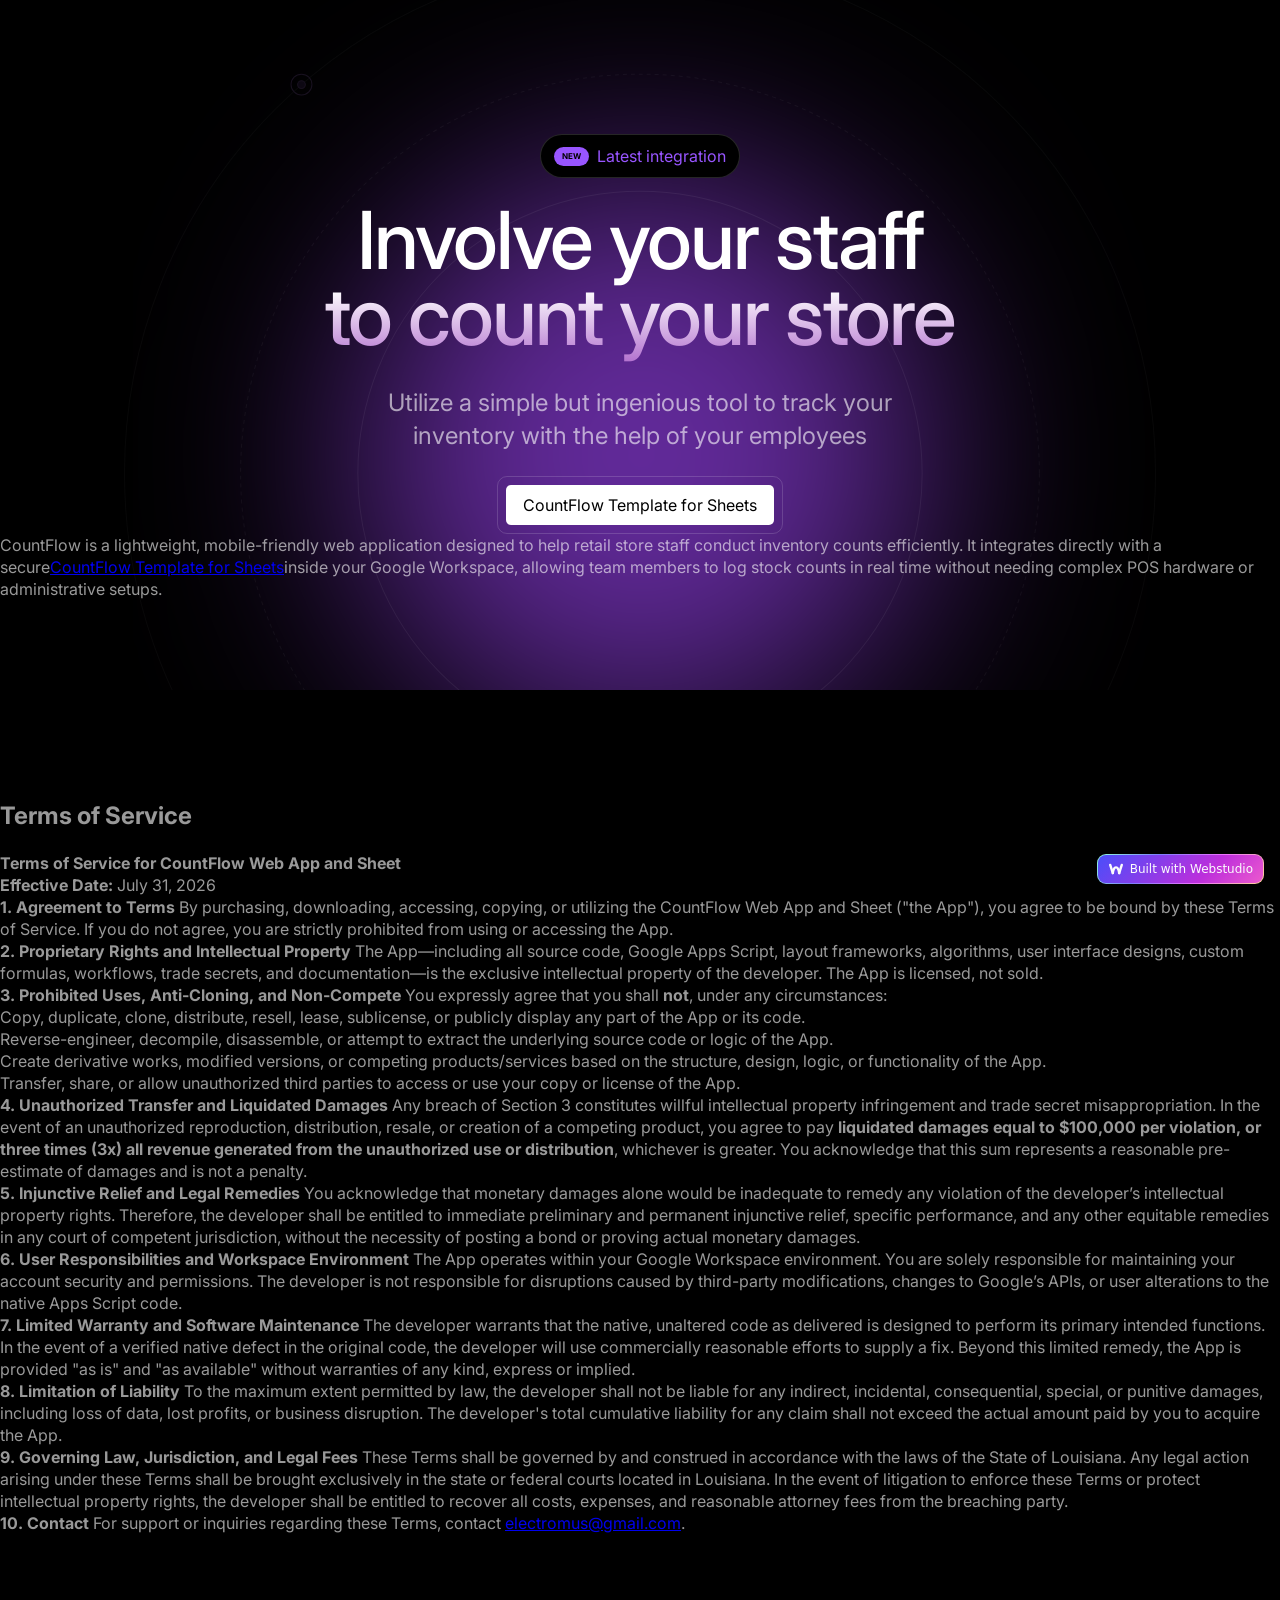
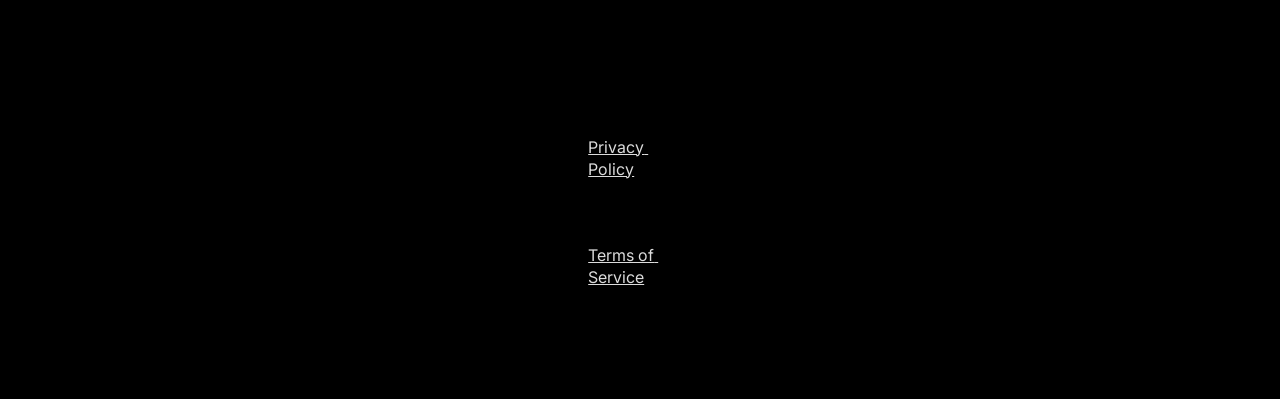
==== copy-1/index.html @ f2aaaed7 "Add files via upload" ====
<!DOCTYPE html>
<html lang="en" data-ws-project="5d672a60-8f89-48f3-bef6-e9e2d0ba86ee" data-ws-version="210" data-ws-last-published="2026-07-31T20:48:47.004Z"><head><link rel="stylesheet" type="text/css" href="/assets/static/app_generated_index-6937cd5a.Bva971PW.css"><meta charSet="UTF-8"/><meta name="viewport" content="width=device-width,initial-scale=1"/><link rel="icon" href="/assets/logo_r1qaJQiri6sK3rPyq-Sar.svg"/><link rel="preload" href="/assets/Inter-VariableFont_opsz_wght_5pWJ31-T_iPEwHdXmYt6P.ttf" as="font" crossorigin="anonymous"/><link rel="preload" href="/assets/Group_1_3Lze2enBpFNP3rVOtd0Yp.svg" as="image"/><link rel="preload" href="/assets/Pattern_79YdcihVRk2R5H0fuZxz7.svg" as="image"/><link rel="preload" href="/assets/App_Wide_2x_1_(1)_69MShZLi3pDA9oCPN794H.webp" as="image"/><link rel="preload" href="/assets/Group_1_(1)_WG8mUOjVoPgiB8j45YY9z.svg" as="image"/><meta property="og:url" content="https://url/copy-1/copy-1"/><meta property="og:title" content="Involve your team in counting your store"/><meta property="og:type" content="website"/><meta name="description" content="Assign your store to be counted by randomly generated uncounted bays, while the app seamlessly manages the status of all the bays in your store while creating a log of who counted what. Included is a leaderboard to track productive employees"/><meta property="og:description" content="Assign your store to be counted by randomly generated uncounted bays, while the app seamlessly manages the status of all the bays in your store while creating a log of who counted what. Included is a leaderboard to track productive employees"/><title>Involve your team in counting your store</title></head><body class="w-body"><div class="w-box"><div style="display:contents"><div style="display:contents"><div class="w-html-embed"><style>
  /* So we don't need to add a token to every paragraph to remove margin. */
  p {
    margin: 0;
  }

  /* * {
    /* Make links scroll to their sections smoothly. */
    scroll-behavior: smooth;
  } */
</style></div><div class="w-html-embed"><style>
:root {
  --ani-duration: var(--duration-default, .2s);
  --ani-delay: 0s;
  --ani-slide-offset: 20%;
  --ani-zoom-in-scale: 1;
  --ani-zoom-out-scale: .85;
  --ani-flip-rotate: 30deg;
  --ani-easing: var(--easing-default, ease);
  --ani-fill-mode: forwards;
}
[data-ani]:not([data-ani-children]),[data-ani-children]:not([data-ani-progress])>*{animation-duration:var(--ani-duration);animation-delay:var(--ani-delay);animation-timing-function:var(--ani-easing);animation-fill-mode:var(--ani-fill-mode);opacity:0}[data-ani-progress]:not([data-ani-children]),[data-ani-children]:not([data-ani])>*{transition-property:opacity,transform;transition-duration:var(--ani-duration);transition-timing-function:var(--ani-easing);opacity:0}
@keyframes fadeIn{from{opacity:0}
to{opacity:1}}
@keyframes fadeOut{from{opacity:1}
to{opacity:0}}[data-ani-children][data-ani='fade']>.in,[data-ani='fade']:where(.in:not([data-state]),[data-state$='open'],[data-state='active']){animation-name:fadeIn}[data-ani-children][data-ani='fade']>.out,[data-ani='fade']:where(.out:not([data-state]),[data-state='closed'],[data-state='inactive']){animation-name:fadeOut}
@keyframes slideIn{from{opacity:0;translate:var(--ani-slide-transform)}
to{opacity:1;translate:none}}
@keyframes slideOut{from{opacity:1;translate:none}
to{opacity:0;translate:var(--ani-slide-transform)}}[data-ani-children][data-ani|='slide']>.in,[data-ani|='slide']:where(.in:not([data-state]),[data-state$='open'],[data-state='active']){animation-name:slideIn}[data-ani-children][data-ani|='slide']>.out,[data-ani|='slide']:where(.out:not([data-state]),[data-state='closed'],[data-state='inactive']){animation-name:slideOut}[data-ani='slide-up']{--ani-slide-transform:0 var(--ani-slide-offset)}[data-ani='slide-down']{--ani-slide-transform:0 calc(-1*var(--ani-slide-offset))}[data-ani='slide-left']{--ani-slide-transform:var(--ani-slide-offset)}[data-ani='slide-right']{--ani-slide-transform:calc(-1*var(--ani-slide-offset))}
@keyframes zoomIn{from{opacity:0;scale:var(--ani-zoom-out-scale)}
to{opacity:1;scale:1}}
@keyframes zoomOut{from{opacity:1;scale:1}
to{opacity:0;scale:var(--ani-zoom-in-scale)}}[data-ani-children][data-ani='zoom']>.in,[data-ani|='zoom']:where(.in:not([data-state]),[data-state$='open'],[data-state='active']){animation-name:zoomIn}[data-ani-children][data-ani='zoom']>.out,[data-ani|='zoom']:where(.out:not([data-state]),[data-state='closed'],[data-state='inactive']){animation-name:zoomOut}[data-ani-children][data-ani-progress='zoom']>*,[data-ani-progress='zoom']:not([data-ani-children]){transform:scale(var(--ani-zoom-out-scale))}
@keyframes flipInY{from{rotate:y var(--ani-flip-rotate);perspective:2000px;opacity:0}
to{rotate:y 0;opacity:1}}
@keyframes flipOutY{from{rotate:y 0;opacity:1}
to{perspective:2000px;rotate:y var(--ani-flip-rotate);opacity:0}}
@keyframes flipInX{from{perspective:2000px;rotate:x var(--ani-flip-rotate);opacity:0}
to{rotate:x 0;opacity:1}}
@keyframes flipOutX{from{rotate:x 0;opacity:1}
to{perspective:2000px;rotate:x var(--ani-flip-rotate);opacity:0}}[data-ani-children][data-ani='flip-y']>.in,[data-ani='flip-y']:where(.in:not([data-state]),[data-state$='open'],[data-state='active']){animation-name:flipInY}[data-ani-children][data-ani='flip-x']>.in,[data-ani='flip-x']:where(.in:not([data-state]),[data-state$='open'],[data-state='active']){animation-name:flipInX}[data-ani-children][data-ani='flip-y']>.out,[data-ani='flip-y']:where(.out:not([data-state]),[data-state='closed'],[data-state='inactive']){animation-name:flipOutY}[data-ani-children][data-ani='flip-x']>.out,[data-ani='flip-x']:where(.out:not([data-state]),[data-state='closed'],[data-state='inactive']){animation-name:flipOutX}
@keyframes expandDown{from{height:0}
to{height:var(--newHeight)}}
@keyframes expandUp{from{height:var(--newHeight)}
to{height:0}}[data-ani='expand'],[data-ani='expand'][data-state='open'],[data-ani='expand'].in{--newHeight:var(--custom-height,var(--radix-accordion-content-height,var(--radix-collapsible-content-height,100%)));overflow:hidden;opacity:1}[data-ani-children][data-ani='expand']>.in,[data-ani='expand']:where(.in:not([data-state]),[data-state$='open'],[data-state='active']){animation:expandDown var(--ani-duration)var(--ani-easing)}[data-ani-children][data-ani='expand']>.out,[data-ani='expand']:where(.out:not([data-state]),[data-state='closed'],[data-state='inactive']){animation:expandUp var(--ani-duration)var(--ani-easing)}
@media(prefers-reduced-motion:reduce){[data-ani]:not([data-ani-children]),[data-ani-progress]:not([data-ani-children]),[data-ani-children]>*{opacity:1;transform:none;animation:none;rotate:none;scale:none;translate:none}}
</style></div></div></div><main class="w-box"><section class="w-box ch3bbj5 c1mzb2kd c1030opg c1cozyp5 crv1a4t cbrrmm8 cuo9dm5 c5egcmi cxz9xjl c1dz3al c1cl2zap c8qdjaz c1uc2zh c1l8rbde cq8dnu3 cth1c7d"><div class="w-box c1357293 c9jnjeu czr2pxy c155uc7w cry9bxc c1lfjoq7 c1778y6x c1wt8a7g ceu66s9 c12ae6v5 c1fd0kk1 c11gzs80"><div class="w-box cry9bxc c1lfjoq7 ct8c5y2 c10zkoym c1qyy4dh c1wt8a7g"><a class="w-link ceaxqcs csru8nn c1e9wxra c1c9nyn co9inq6 c18nx7en c13zjl4p c1md20bl c1e892th c1qyy4dh ct02u4h cxk6kow conc6us c108v1a0 c81fpui c1fce3gj c1nj04wn c1nitjp7 c195lvp6 c1hr6a6t c12sm2j2 c135vpv5 c1wayd1n cl60rel czukzo6 cho8smv" href="#"><div class="w-text cl7jefz c341xsy c11dowh9 c1nj04wn c1nitjp7 c195lvp6 c1hr6a6t c7vx2dq c1mgacbo cff1ay0 c14z73t1 c1hyd7qt c1clnlkm ckmcr2z">New</div><div class="w-text">Latest integration</div></a><h1 class="w-heading c11nr3ex cy1haag c32myit cwrra4i c4rpps8 c1d23h5a cnu4kgu c1yb3n9o cbrrmm8 cuo9dm5 c40zsbj c13cx24t c1my01bv c8itdy4 c74kosi c1qom380 c1357293 c9jnjeu c1dhz37v c1xzir7e">Involve your staff to count your store</h1><p class="w-paragraph c16xpvrq c1qom380 c3fmn7t c1357293 c9jnjeu czt9u4x c1dhz37v">Utilize a simple but ingenious tool to track your inventory with the help of your employees</p><div class="w-box c76ugon c1va7jp0 c18xibj9 ccn5ruk c5ehae6 cax3zcx c1le23sj c40yjke c1kzn7na c17q2jvf csugexd cciu1th co2lzyj cghs7z1 c18xchlu ckqzz7r"><a href="https://docs.google.com/spreadsheets/d/1K8tJkBP1QB2iLmN9M-AG_zc5sUXFjGqNvtH6yi6tLrI/template/preview#gid=1000" target="_blank" class="w-link c1clnlkm c13b531o c1my01bv c14z1eqr c1ktl1y1 cr8yqfm c1ufwdzl c5blvcv cml0h3f c135vpv5 csru8nn c1qyy4dh ct02u4h c1md20bl c1e892th c1qom380 c1xk5ui7 cdcs8wy c1m1praz c1mcu1jn c1d7r856 cd3iwfe c1yhcvvf cwc6hbl c11r52nx cblpe2z cy8zwmn cl60rel czukzo6 c1qvfg2v c1170qfo">CountFlow Template for Sheets</a></div></div></div><div class="w-element"></div><p class="w-element c13madgv">CountFlow is a lightweight, mobile-friendly web application designed to help retail store staff conduct inventory counts efficiently. It integrates directly with a secure<a class="w-element" href="#">CountFlow Template for Sheets</a>inside your Google Workspace, allowing team members to log stock counts in real time without needing complex POS hardware or administrative setups.</p></section><section class="w-box cna0hdz c1mzb2kd"><h1 class="w-element c13madgv">Terms of Service</h1><p class="w-element c13madgv"><b class="w-element">Terms of Service for CountFlow Web App and Sheet</b><br/><b class="w-element">Effective Date:</b> July 31, 2026<br/><b class="w-element">1. Agreement to Terms</b> By purchasing, downloading, accessing, copying, or utilizing the CountFlow Web App and Sheet (&quot;the App&quot;), you agree to be bound by these Terms of Service. If you do not agree, you are strictly prohibited from using or accessing the App.<br/><b class="w-element">2. Proprietary Rights and Intellectual Property</b> The App—including all source code, Google Apps Script, layout frameworks, algorithms, user interface designs, custom formulas, workflows, trade secrets, and documentation—is the exclusive intellectual property of the developer. The App is licensed, not sold.<br/><b class="w-element">3. Prohibited Uses, Anti-Cloning, and Non-Compete</b> You expressly agree that you shall <b class="w-element">not</b>, under any circumstances:<br/>Copy, duplicate, clone, distribute, resell, lease, sublicense, or publicly display any part of the App or its code.<br/>Reverse-engineer, decompile, disassemble, or attempt to extract the underlying source code or logic of the App.<br/>Create derivative works, modified versions, or competing products/services based on the structure, design, logic, or functionality of the App.<br/>Transfer, share, or allow unauthorized third parties to access or use your copy or license of the App.<br/><b class="w-element">4. Unauthorized Transfer and Liquidated Damages</b> Any breach of Section 3 constitutes willful intellectual property infringement and trade secret misappropriation. In the event of an unauthorized reproduction, distribution, resale, or creation of a competing product, you agree to pay <b class="w-element">liquidated damages equal to $100,000 per violation, or three times (3x) all revenue generated from the unauthorized use or distribution</b>, whichever is greater. You acknowledge that this sum represents a reasonable pre-estimate of damages and is not a penalty.<br/><b class="w-element">5. Injunctive Relief and Legal Remedies</b> You acknowledge that monetary damages alone would be inadequate to remedy any violation of the developer’s intellectual property rights. Therefore, the developer shall be entitled to immediate preliminary and permanent injunctive relief, specific performance, and any other equitable remedies in any court of competent jurisdiction, without the necessity of posting a bond or proving actual monetary damages.<br/><b class="w-element">6. User Responsibilities and Workspace Environment</b> The App operates within your Google Workspace environment. You are solely responsible for maintaining your account security and permissions. The developer is not responsible for disruptions caused by third-party modifications, changes to Google’s APIs, or user alterations to the native Apps Script code.<br/><b class="w-element">7. Limited Warranty and Software Maintenance</b> The developer warrants that the native, unaltered code as delivered is designed to perform its primary intended functions. In the event of a verified native defect in the original code, the developer will use commercially reasonable efforts to supply a fix. Beyond this limited remedy, the App is provided &quot;as is&quot; and &quot;as available&quot; without warranties of any kind, express or implied.<br/><b class="w-element">8. Limitation of Liability</b> To the maximum extent permitted by law, the developer shall not be liable for any indirect, incidental, consequential, special, or punitive damages, including loss of data, lost profits, or business disruption. The developer&#x27;s total cumulative liability for any claim shall not exceed the actual amount paid by you to acquire the App.<br/><b class="w-element">9. Governing Law, Jurisdiction, and Legal Fees</b> These Terms shall be governed by and construed in accordance with the laws of the State of Louisiana. Any legal action arising under these Terms shall be brought exclusively in the state or federal courts located in Louisiana. In the event of litigation to enforce these Terms or protect intellectual property rights, the developer shall be entitled to recover all costs, expenses, and reasonable attorney fees from the breaching party.<br/><b class="w-element">10. Contact</b> For support or inquiries regarding these Terms, contact <a class="w-element" href="#">electromus@gmail.com</a>.<br/><br/></p></section><section class="w-box c1357293 c9jnjeu czr2pxy c155uc7w cry9bxc c1lfjoq7 c1778y6x c1wt8a7g c1s46o9r cdczzub c1fd0kk1 c11gzs80 cc6wxoz cowwg1a ctgnupg c1i7z02k c5hqtns c4a9xim cqfle91"></section></main><div style="display:contents"><div style="display:contents"><footer class="w-box cna0hdz c1mzb2kd"><div class="w-box c1357293 c9jnjeu czr2pxy c155uc7w cry9bxc c1lfjoq7 c1qyy4dh ct02u4h c1s46o9r cdczzub c1fd0kk1 c11gzs80"><a target="_blank" class="w-element cauqto8 c41v4bx c13qqaub ccqaf6x cumxg3w" href="/copy-1">Privacy Policy</a><a target="_blank" aria-current="page" class="w-element cauqto8 c41v4bx c13qqaub ccqaf6x cumxg3w active" href="/copy-1/copy-1">Terms of Service<br/></a></div><a href="https://webstudio.is/?via=badge" target="_blank" class="w-element csru8nn c1mb8swa c1qqyhy5 c1qyy4dh ct02u4h cjqo3r0 co75lnx c7f1npl c10yh23j c1sjzfnm c1ngdwug csxsvt6 c393lej cmm8ti9 c17xbrdu cifio cy1haag c1nk3tgl c1tby39 c1wcb3xr cze564a c15plmkp c135vpv5 c119suh8 cujxabw c142603 c1o3pxpk c1qc49wt"><div class="w-html-embed cauqto8 cs09067 c10l6bx clv8gve"><svg xmlns="http://www.w3.org/2000/svg" fill="currentColor" viewBox="0 0 16 16" width="100%" height="100%" style="display: block;"><path fill-rule="evenodd" d="m12.32 12.416 2.62-8.085a1.205 1.205 0 1 0-2.292-.746l-2.62 8.084a1.205 1.205 0 1 0 2.292.747Z" clip-rule="evenodd"/><path fill-rule="evenodd" d="M8 7.624c.297 0 .517.175.704.394.207.243.373.545.514.866.634 1.44.753 3.241.753 3.241a1.206 1.206 0 0 0 1.285 1.122 1.207 1.207 0 0 0 1.12-1.287s-.16-2.25-.952-4.05C10.744 6.364 9.594 5.208 8 5.208c-1.594 0-2.744 1.156-3.424 2.7-.792 1.8-.951 4.05-.951 4.05a1.207 1.207 0 0 0 1.12 1.288 1.206 1.206 0 0 0 1.284-1.122s.119-1.8.753-3.24a3.52 3.52 0 0 1 .514-.867c.187-.22.406-.394.704-.394Z" clip-rule="evenodd"/><path fill-rule="evenodd" d="M5.973 11.669 3.352 3.585a1.205 1.205 0 1 0-2.293.746l2.622 8.084a1.205 1.205 0 1 0 2.292-.746Z" clip-rule="evenodd"/></svg></div><div class="w-element">Built with Webstudio</div></a></footer></div></div></div><script id="vike_pageContext" type="application/json">{"_urlRewrite":null,"pageId":"/pages/copy-1/copy-1","routeParams":{},"data":{"url":"https://url/copy-1/copy-1","system":{"params":{},"search":{},"origin":"https://url","pathname":"/copy-1/copy-1"},"resources":{},"pageMeta":{"title":"Involve your team in counting your store","description":"Assign your store to be counted by randomly generated uncounted bays, while the app seamlessly manages the status of all the bays in your store while creating a log of who counted what. Included is a leaderboard to track productive employees","excludePageFromSearch":false,"language":"!undefined","socialImageAssetName":"!undefined","socialImageUrl":"!undefined","status":"!undefined","redirect":"!undefined","content":"!undefined","custom":[]}}}</script><script id="vike_globalContext" type="application/json">{}</script><script src="/assets/entries/entry-server-routing.BSH9t_nD.js" type="module" async></script><link rel="modulepreload" href="/assets/entries/pages_copy-1_copy-1.BUzMC0vD.js" as="script" type="text/javascript"><link rel="modulepreload" href="/assets/chunks/chunk-D5DiX7_-.js" as="script" type="text/javascript"><link rel="modulepreload" href="/assets/chunks/chunk-tzmPzUyJ.js" as="script" type="text/javascript"></body></html>
---- assets/static/app_generated_index-6937cd5a.Bva971PW.css ----
@font-face{font-family:Inter;font-style:normal;font-weight:100 900;font-display:swap;src:url(/assets/Inter-VariableFont_opsz_wght_5pWJ31-T_iPEwHdXmYt6P.ttf) format("truetype")}@layer presets{:root{display:grid;min-height:100%;grid-template-rows:auto;grid-template-columns:1fr;font-family:Arial,Roboto,sans-serif;font-size:16px;line-height:1.2;white-space:pre-wrap;white-space-collapse:preserve}a.w-element{box-sizing:border-box}b.w-element{font-weight:700;box-sizing:border-box}div.w-element,h1.w-element,p.w-element{box-sizing:border-box}sub.w-element{font-size:75%;line-height:0;position:relative;vertical-align:baseline;box-sizing:border-box;bottom:-.25em}body.w-body{box-sizing:border-box;-webkit-font-smoothing:antialiased;-moz-osx-font-smoothing:grayscale;margin:0}div.w-box{box-sizing:border-box}footer.w-box{box-sizing:border-box}header.w-box{box-sizing:border-box}main.w-box{box-sizing:border-box}nav.w-box{box-sizing:border-box}section.w-box{box-sizing:border-box}div.w-html-embed{display:contents;white-space:normal;white-space-collapse:collapse}div.w-navigation-menu,div.w-menu-list,div.w-menu-item{box-sizing:border-box}button.w-button{font-family:inherit;font-size:100%;line-height:1.15;box-sizing:border-box;border-top-style:solid;border-right-style:solid;border-bottom-style:solid;border-left-style:solid;text-transform:none;margin:0}div.w-text{box-sizing:border-box;min-height:1em}div.w-menu-content,div.w-menu-viewport,div.w-dialog-overlay,div.w-dialog-content,h1.w-heading,h2.w-heading,h3.w-heading,p.w-paragraph{box-sizing:border-box}a.w-link{box-sizing:border-box;display:inline-block}button.w-close-button{background-color:transparent;background-image:none;font-family:inherit;font-size:100%;line-height:1.15;box-sizing:border-box;text-transform:none;border:0px solid rgb(226 232 240 / 1);margin:0;padding:0}img.w-image{box-sizing:border-box;max-width:100%;display:block;height:auto}ol.w-list{box-sizing:border-box;margin-top:0;margin-bottom:10px;padding-left:40px}li.w-list-item{box-sizing:border-box}a.w-rich-text-link{box-sizing:border-box;display:inline-block}code.w-code-text{font-family:ui-monospace,SFMono-Regular,Consolas,Liberation Mono,Menlo,monospace;font-size:1em;box-sizing:border-box;display:block;padding-left:.2em;padding-right:.2em;background-color:#eee;white-space:pre-wrap;white-space-collapse:preserve}span.w-text-1{box-sizing:border-box}blockquote.w-blockquote{margin:0 0 10px;padding:10px 20px;border-left:5px solid rgb(226 226 226 / 1)}hr.w-separator{height:1px;color:inherit;box-sizing:border-box;background-color:gray;border-top-style:none;border-right-style:none;border-left-style:none;border-bottom-style:none}div.w-accordion,div.w-item{box-sizing:border-box}h3.w-item-header{box-sizing:border-box;margin-top:0;margin-bottom:0}button.w-item-trigger{font-family:inherit;font-size:100%;line-height:1.15;box-sizing:border-box;text-transform:none;background-color:transparent;background-image:none;border:0px solid rgb(226 232 240 / 1);margin:0;padding:0}div.w-item-content,form.w-webhook-form,label.w-label{box-sizing:border-box}input.w-text-input{font-family:inherit;font-size:100%;line-height:1.15;box-sizing:border-box;border-top-style:solid;border-right-style:solid;border-bottom-style:solid;border-left-style:solid;display:block;margin:0}textarea.w-text-area{font-family:inherit;font-size:100%;line-height:1.15;box-sizing:border-box;border-top-style:solid;border-right-style:solid;border-bottom-style:solid;border-left-style:solid;resize:none;display:block;margin:0}}@media all{:root{--font-lineheight-00: .95;--font-lineheight-0: 1.1;--font-lineheight-1: 1.25;--font-lineheight-2: 1.375;--font-lineheight-3: 1.5;--font-lineheight-4: 1.75;--font-lineheight-5: 2;--font-letterspacing-0: -2px;--font-letterspacing-1: .025em;--font-letterspacing-2: .05em;--font-letterspacing-3: .075em;--font-letterspacing-4: .15em;--font-letterspacing-5: .5em;--font-letterspacing-6: .75em;--font-letterspacing-7: 1em;--font-size-00: .5rem;--font-size-0: .75rem;--font-size-1: 1rem;--font-size-2: 1.1rem;--font-size-3: 1.25rem;--font-size-4: 1.5rem;--font-size-5: 2rem;--font-size-6: 2.5rem;--font-size-7: 3rem;--font-size-8: 3.5rem;--font-size-fluid-0: clamp(.85rem,2vw,1.125rem);--font-size-fluid-1: clamp(1.25rem,4vw,1.5rem);--font-size-fluid-2: clamp(1.5rem,6vw,2.5rem);--font-size-fluid-3: clamp(2rem,9vw,5rem);--size-000: -.5rem;--size-00: -.25rem;--size-1: .25rem;--size-2: .5rem;--size-3: 1rem;--size-4: 1.25rem;--size-5: 1.5rem;--size-6: 1.75rem;--size-7: 2rem;--size-8: 3rem;--size-9: 4rem;--size-10: 5rem;--size-11: 7.5rem;--size-12: 10rem;--size-13: 15rem;--size-14: 20rem;--size-15: 30rem;--size-px-000: -8px;--size-px-00: -4px;--size-px-1: 4px;--size-px-2: 8px;--size-px-3: 16px;--size-px-4: 20px;--size-px-5: 24px;--size-px-6: 28px;--size-px-7: 32px;--size-px-8: 48px;--size-px-9: 64px;--size-px-10: 80px;--size-px-11: 120px;--size-px-12: 160px;--size-px-13: 240px;--size-px-14: 320px;--size-px-15: 480px;--size-fluid-1: clamp(.5rem,1vw,1rem);--size-fluid-2: clamp(1rem,2vw,1.5rem);--size-fluid-3: clamp(1.5rem,3vw,2rem);--size-fluid-4: clamp(2rem,4vw,3rem);--size-fluid-5: clamp(4rem,5vw,5rem);--size-fluid-6: clamp(5rem,7vw,7.5rem);--size-fluid-7: clamp(7.5rem,10vw,10rem);--size-fluid-8: clamp(10rem,20vw,15rem);--size-fluid-9: clamp(15rem,30vw,20rem);--size-fluid-10: clamp(20rem,40vw,30rem);--size-content-1: 20ch;--size-content-2: 45ch;--size-content-3: 60ch;--size-header-1: 20ch;--size-header-2: 25ch;--size-header-3: 35ch;--size-xxs: 240px;--size-xs: 360px;--size-sm: 480px;--size-md: 768px;--size-lg: 1100px;--size-xl: 1440px;--size-xxl: 1920px;--size-relative-000: -.5ch;--size-relative-00: -.25ch;--size-relative-1: .25ch;--size-relative-2: .5ch;--size-relative-3: 1ch;--size-relative-4: 1.25ch;--size-relative-5: 1.5ch;--size-relative-6: 1.75ch;--size-relative-7: 2ch;--size-relative-8: 3ch;--size-relative-9: 4ch;--size-relative-10: 5ch;--size-relative-11: 7.5ch;--size-relative-12: 10ch;--size-relative-13: 15ch;--size-relative-14: 20ch;--size-relative-15: 30ch;--ease-1: cubic-bezier(.25,0,.5,1);--ease-2: cubic-bezier(.25,0,.4,1);--ease-3: cubic-bezier(.25,0,.3,1);--ease-4: cubic-bezier(.25,0,.2,1);--ease-5: cubic-bezier(.25,0,.1,1);--ease-in-1: cubic-bezier(.25,0,1,1);--ease-in-2: cubic-bezier(.5,0,1,1);--ease-in-3: cubic-bezier(.7,0,1,1);--ease-in-4: cubic-bezier(.9,0,1,1);--ease-in-5: cubic-bezier(1,0,1,1);--ease-out-1: cubic-bezier(0,0,.75,1);--ease-out-2: cubic-bezier(0,0,.5,1);--ease-out-3: cubic-bezier(0,0,.3,1);--ease-out-4: cubic-bezier(0,0,.1,1);--ease-out-5: cubic-bezier(0,0,0,1);--ease-in-out-1: cubic-bezier(.1,0,.9,1);--ease-in-out-2: cubic-bezier(.3,0,.7,1);--ease-in-out-3: cubic-bezier(.5,0,.5,1);--ease-in-out-4: cubic-bezier(.7,0,.3,1);--ease-in-out-5: cubic-bezier(.9,0,.1,1);--ease-elastic-out-1: cubic-bezier(.5,.75,.75,1.25);--ease-elastic-out-2: cubic-bezier(.5,1,.75,1.25);--ease-elastic-out-3: cubic-bezier(.5,1.25,.75,1.25);--ease-elastic-out-4: cubic-bezier(.5,1.5,.75,1.25);--ease-elastic-out-5: cubic-bezier(.5,1.75,.75,1.25);--ease-elastic-in-1: cubic-bezier(.5,-.25,.75,1);--ease-elastic-in-2: cubic-bezier(.5,-.5,.75,1);--ease-elastic-in-3: cubic-bezier(.5,-.75,.75,1);--ease-elastic-in-4: cubic-bezier(.5,-1,.75,1);--ease-elastic-in-5: cubic-bezier(.5,-1.25,.75,1);--ease-elastic-in-out-1: cubic-bezier(.5,-.1,.1,1.5);--ease-elastic-in-out-2: cubic-bezier(.5,-.3,.1,1.5);--ease-elastic-in-out-3: cubic-bezier(.5,-.5,.1,1.5);--ease-elastic-in-out-4: cubic-bezier(.5,-.7,.1,1.5);--ease-elastic-in-out-5: cubic-bezier(.5,-.9,.1,1.5);--ease-step-1: steps(2);--ease-step-2: steps(3);--ease-step-3: steps(4);--ease-step-4: steps(7);--ease-step-5: steps(10);--ease-elastic-1: var(--ease-elastic-out-1);--ease-elastic-2: var(--ease-elastic-out-2);--ease-elastic-3: var(--ease-elastic-out-3);--ease-elastic-4: var(--ease-elastic-out-4);--ease-elastic-5: var(--ease-elastic-out-5);--ease-squish-1: var(--ease-elastic-in-out-1);--ease-squish-2: var(--ease-elastic-in-out-2);--ease-squish-3: var(--ease-elastic-in-out-3);--ease-squish-4: var(--ease-elastic-in-out-4);--ease-squish-5: var(--ease-elastic-in-out-5);--ease-spring-1: linear(0,.006,.025 2.8%,.101 6.1%,.539 18.9%,.721 25.3%,.849 31.5%,.937 38.1%,.968 41.8%,.991 45.7%,1.006 50.1%,1.015 55%,1.017 63.9%,1.001);--ease-spring-2: linear(0,.007,.029 2.2%,.118 4.7%,.625 14.4%,.826 19%,.902,.962,1.008 26.1%,1.041 28.7%,1.064 32.1%,1.07 36%,1.061 40.5%,1.015 53.4%,.999 61.6%,.995 71.2%,1);--ease-spring-3: linear(0,.009,.035 2.1%,.141 4.4%,.723 12.9%,.938 16.7%,1.017,1.077,1.121,1.149 24.3%,1.159,1.163,1.161,1.154 29.9%,1.129 32.8%,1.051 39.6%,1.017 43.1%,.991,.977 51%,.974 53.8%,.975 57.1%,.997 69.8%,1.003 76.9%,1);--ease-spring-4: linear(0,.009,.037 1.7%,.153 3.6%,.776 10.3%,1.001,1.142 16%,1.185,1.209 19%,1.215 19.9% 20.8%,1.199,1.165 25%,1.056 30.3%,1.008 33%,.973,.955 39.2%,.953 41.1%,.957 43.3%,.998 53.3%,1.009 59.1% 63.7%,.998 78.9%,1);--ease-spring-5: linear(0,.01,.04 1.6%,.161 3.3%,.816 9.4%,1.046,1.189 14.4%,1.231,1.254 17%,1.259,1.257 18.6%,1.236,1.194 22.3%,1.057 27%,.999 29.4%,.955 32.1%,.942,.935 34.9%,.933,.939 38.4%,1 47.3%,1.011,1.017 52.6%,1.016 56.4%,1 65.2%,.996 70.2%,1.001 87.2%,1);--ease-bounce-1: linear(0,.004,.016,.035,.063,.098,.141,.191,.25,.316,.391 36.8%,.563,.766,1 58.8%,.946,.908 69.1%,.895,.885,.879,.878,.879,.885,.895,.908 89.7%,.946,1);--ease-bounce-2: linear(0,.004,.016,.035,.063,.098,.141 15.1%,.25,.391,.562,.765,1,.892 45.2%,.849,.815,.788,.769,.757,.753,.757,.769,.788,.815,.85,.892 75.2%,1 80.2%,.973,.954,.943,.939,.943,.954,.973,1);--ease-bounce-3: linear(0,.004,.016,.035,.062,.098,.141 11.4%,.25,.39,.562,.764,1 30.3%,.847 34.8%,.787,.737,.699,.672,.655,.65,.656,.672,.699,.738,.787,.847 61.7%,1 66.2%,.946,.908,.885 74.2%,.879,.878,.879,.885 79.5%,.908,.946,1 87.4%,.981,.968,.96,.957,.96,.968,.981,1);--ease-bounce-4: linear(0,.004,.016 3%,.062,.141,.25,.391,.562 18.2%,1 24.3%,.81,.676 32.3%,.629,.595,.575,.568,.575,.595,.629,.676 48.2%,.811,1 56.2%,.918,.86,.825,.814,.825,.86,.918,1 77.2%,.94 80.6%,.925,.92,.925,.94 87.5%,1 90.9%,.974,.965,.974,1);--ease-bounce-5: linear(0,.004,.016 2.5%,.063,.141,.25 10.1%,.562,1 20.2%,.783,.627,.534 30.9%,.511,.503,.511,.534 38%,.627,.782,1 48.7%,.892,.815,.769 56.3%,.757,.753,.757,.769 61.3%,.815,.892,1 68.8%,.908 72.4%,.885,.878,.885,.908 79.4%,1 83%,.954 85.5%,.943,.939,.943,.954 90.5%,1 93%,.977,.97,.977,1);--layer-1: 1;--layer-2: 2;--layer-3: 3;--layer-4: 4;--layer-5: 5;--layer-important: 2147483647;--shadow-color: 220 3% 15%;--shadow-strength: 1%;--inner-shadow-highlight: inset 0-.5px 0 0#fff,inset 0 .5px 0 0 rgba(0,0,0,.067);--shadow-1: 0 1px 2px -1px hsl(var(--shadow-color)/calc(var(--shadow-strength) + 9%));--shadow-2: 0 3px 5px -2px hsl(var(--shadow-color)/calc(var(--shadow-strength) + 3%)),0 7px 14px -5px hsl(var(--shadow-color)/calc(var(--shadow-strength) + 5%));--shadow-3: 0 -1px 3px 0 hsl(var(--shadow-color)/calc(var(--shadow-strength) + 2%)),0 1px 2px -5px hsl(var(--shadow-color)/calc(var(--shadow-strength) + 2%)),0 2px 5px -5px hsl(var(--shadow-color)/calc(var(--shadow-strength) + 4%)),0 4px 12px -5px hsl(var(--shadow-color)/calc(var(--shadow-strength) + 5%)),0 12px 15px -5px hsl(var(--shadow-color)/calc(var(--shadow-strength) + 7%));--shadow-4: 0 -2px 5px 0 hsl(var(--shadow-color)/calc(var(--shadow-strength) + 2%)),0 1px 1px -2px hsl(var(--shadow-color)/calc(var(--shadow-strength) + 3%)),0 2px 2px -2px hsl(var(--shadow-color)/calc(var(--shadow-strength) + 3%)),0 5px 5px -2px hsl(var(--shadow-color)/calc(var(--shadow-strength) + 4%)),0 9px 9px -2px hsl(var(--shadow-color)/calc(var(--shadow-strength) + 5%)),0 16px 16px -2px hsl(var(--shadow-color)/calc(var(--shadow-strength) + 6%));--shadow-5: 0 -1px 2px 0 hsl(var(--shadow-color)/calc(var(--shadow-strength) + 2%)),0 2px 1px -2px hsl(var(--shadow-color)/calc(var(--shadow-strength) + 3%)),0 5px 5px -2px hsl(var(--shadow-color)/calc(var(--shadow-strength) + 3%)),0 10px 10px -2px hsl(var(--shadow-color)/calc(var(--shadow-strength) + 4%)),0 20px 20px -2px hsl(var(--shadow-color)/calc(var(--shadow-strength) + 5%)),0 40px 40px -2px hsl(var(--shadow-color)/calc(var(--shadow-strength) + 7%));--shadow-6: 0 -1px 2px 0 hsl(var(--shadow-color)/calc(var(--shadow-strength) + 2%)),0 3px 2px -2px hsl(var(--shadow-color)/calc(var(--shadow-strength) + 3%)),0 7px 5px -2px hsl(var(--shadow-color)/calc(var(--shadow-strength) + 3%)),0 12px 10px -2px hsl(var(--shadow-color)/calc(var(--shadow-strength) + 4%)),0 22px 18px -2px hsl(var(--shadow-color)/calc(var(--shadow-strength) + 5%)),0 41px 33px -2px hsl(var(--shadow-color)/calc(var(--shadow-strength) + 6%)),0 100px 80px -2px hsl(var(--shadow-color)/calc(var(--shadow-strength) + 7%));--inner-shadow-0: inset 0 0 0 1px hsl(var(--shadow-color)/calc(var(--shadow-strength) + 9%));--inner-shadow-1: inset 0 1px 2px 0 hsl(var(--shadow-color)/calc(var(--shadow-strength) + 9%)),var(--inner-shadow-highlight);--inner-shadow-2: inset 0 1px 4px 0 hsl(var(--shadow-color)/calc(var(--shadow-strength) + 9%)),var(--inner-shadow-highlight);--inner-shadow-3: inset 0 2px 8px 0 hsl(var(--shadow-color)/calc(var(--shadow-strength) + 9%)),var(--inner-shadow-highlight);--inner-shadow-4: inset 0 2px 14px 0 hsl(var(--shadow-color)/calc(var(--shadow-strength) + 9%)),var(--inner-shadow-highlight);--ratio-square: 1;--ratio-landscape: 4/3;--ratio-portrait: 3/4;--ratio-widescreen: 16/9;--ratio-ultrawide: 18/5;--ratio-golden: 1.618/1;--gray-0: rgb(255 255 255 / 1);--gray-1: unset;--gray-2: unset;--gray-3: rgb(217 217 217 / 1);--gray-4: unset;--gray-5: unset;--gray-6: unset;--gray-7: unset;--gray-8: unset;--gray-9: rgb(40 39 41 / 1);--gray-10: unset;--gray-11: unset;--gray-12: rgb(0 0 0 / 1);--stone-0: unset;--stone-1: unset;--stone-2: unset;--stone-3: unset;--stone-4: unset;--stone-5: unset;--stone-6: unset;--stone-7: unset;--stone-8: unset;--stone-9: unset;--stone-10: unset;--stone-11: unset;--stone-12: unset;--red-0: unset;--red-1: unset;--red-2: unset;--red-3: unset;--red-4: unset;--red-5: unset;--red-6: unset;--red-7: unset;--red-8: unset;--red-9: unset;--red-10: unset;--red-11: unset;--red-12: unset;--pink-0: unset;--pink-1: unset;--pink-2: unset;--pink-3: unset;--pink-4: unset;--pink-5: unset;--pink-6: unset;--pink-7: unset;--pink-8: unset;--pink-9: unset;--pink-10: unset;--pink-11: unset;--pink-12: unset;--purple-0: rgb(249 245 255 / 1);--purple-1: unset;--purple-2: unset;--purple-3: unset;--purple-4: unset;--purple-5: rgb(152 85 255 / 1);--purple-6: rgb(140 69 255 / 1);--purple-7: unset;--purple-8: rgb(101 59 148 / 1);--purple-9: unset;--purple-10: unset;--purple-11: rgb(42 25 60 / 1);--purple-12: rgb(2 1 3 / 1);--violet-0: unset;--violet-1: unset;--violet-2: unset;--violet-3: unset;--violet-4: unset;--violet-5: unset;--violet-6: unset;--violet-7: unset;--violet-8: unset;--violet-9: unset;--violet-10: unset;--violet-11: unset;--violet-12: unset;--indigo-0: unset;--indigo-1: unset;--indigo-2: unset;--indigo-3: unset;--indigo-4: unset;--indigo-5: unset;--indigo-6: unset;--indigo-7: unset;--indigo-8: unset;--indigo-9: unset;--indigo-10: unset;--indigo-11: unset;--indigo-12: unset;--blue-0: unset;--blue-1: unset;--blue-2: unset;--blue-3: unset;--blue-4: unset;--blue-5: unset;--blue-6: unset;--blue-7: unset;--blue-8: unset;--blue-9: unset;--blue-10: unset;--blue-11: unset;--blue-12: unset;--cyan-0: unset;--cyan-1: unset;--cyan-2: unset;--cyan-3: unset;--cyan-4: unset;--cyan-5: unset;--cyan-6: unset;--cyan-7: unset;--cyan-8: unset;--cyan-9: unset;--cyan-10: unset;--cyan-11: unset;--cyan-12: unset;--teal-0: unset;--teal-1: unset;--teal-2: unset;--teal-3: unset;--teal-4: unset;--teal-5: unset;--teal-6: unset;--teal-7: unset;--teal-8: unset;--teal-9: unset;--teal-10: unset;--teal-11: unset;--teal-12: unset;--green-0: unset;--green-1: unset;--green-2: unset;--green-3: unset;--green-4: unset;--green-5: unset;--green-6: unset;--green-7: unset;--green-8: unset;--green-9: unset;--green-10: unset;--green-11: unset;--green-12: unset;--lime-0: unset;--lime-1: unset;--lime-2: unset;--lime-3: unset;--lime-4: unset;--lime-5: unset;--lime-6: unset;--lime-7: unset;--lime-8: unset;--lime-9: unset;--lime-10: unset;--lime-11: unset;--lime-12: unset;--yellow-0: unset;--yellow-1: unset;--yellow-2: unset;--yellow-3: unset;--yellow-4: unset;--yellow-5: unset;--yellow-6: unset;--yellow-7: unset;--yellow-8: unset;--yellow-9: unset;--yellow-10: unset;--yellow-11: unset;--yellow-12: unset;--orange-0: unset;--orange-1: unset;--orange-2: unset;--orange-3: unset;--orange-4: unset;--orange-5: unset;--orange-6: unset;--orange-7: unset;--orange-8: unset;--orange-9: unset;--orange-10: unset;--orange-11: unset;--orange-12: unset;--choco-0: unset;--choco-1: unset;--choco-2: unset;--choco-3: unset;--choco-4: unset;--choco-5: unset;--choco-6: unset;--choco-7: unset;--choco-8: unset;--choco-9: unset;--choco-10: unset;--choco-11: unset;--choco-12: unset;--brown-0: unset;--brown-1: unset;--brown-2: unset;--brown-3: unset;--brown-4: unset;--brown-5: unset;--brown-6: unset;--brown-7: unset;--brown-8: unset;--brown-9: unset;--brown-10: unset;--brown-11: unset;--brown-12: unset;--sand-0: unset;--sand-1: unset;--sand-2: unset;--sand-3: unset;--sand-4: unset;--sand-5: unset;--sand-6: unset;--sand-7: unset;--sand-8: unset;--sand-9: unset;--sand-10: unset;--sand-11: unset;--sand-12: unset;--camo-0: unset;--camo-1: unset;--camo-2: unset;--camo-3: unset;--camo-4: unset;--camo-5: unset;--camo-6: unset;--camo-7: unset;--camo-8: unset;--camo-9: unset;--camo-10: unset;--camo-11: unset;--camo-12: unset;--jungle-0: unset;--jungle-1: unset;--jungle-2: unset;--jungle-3: unset;--jungle-4: unset;--jungle-5: unset;--jungle-6: unset;--jungle-7: unset;--jungle-8: unset;--jungle-9: unset;--jungle-10: unset;--jungle-11: unset;--jungle-12: unset;--gradient-1: linear-gradient(270deg,#0D0718 0%,rgba(15,8,27,0));--gradient-2: linear-gradient(180deg,#FFFFFF 54.17%,#B372CF 100%);--gradient-3: linear-gradient(180deg,rgba(0,0,0,0));--gradient-4: linear-gradient(180deg,transparent 0%,#371866 100%);--gradient-5: linear-gradient(179.77deg,rgba(3,1,6,0));--gradient-6: linear-gradient(107.08deg,#190D2E .54%,#020103 99.46%);--gradient-7: radial-gradient(circle,#56299D 0%,#020103 100%);--gradient-8: linear-gradient(180deg,#010002 0%,#361764 100%);--gradient-9: linear-gradient(180deg,#000000 29%,rgba(0,0,0,0));--gradient-10: linear-gradient(180.17deg,rgba(2,1,3,0));--gradient-11: linear-gradient(180deg,#000000 0%,#371866 100%);--gradient-12: unset;--gradient-13: unset;--gradient-14: unset;--gradient-15: unset;--gradient-16: unset;--gradient-17: unset;--gradient-18: unset;--gradient-19: unset;--gradient-20: unset;--gradient-21: unset;--gradient-22: unset;--gradient-23: unset;--gradient-24: unset;--gradient-25: unset;--gradient-26: unset;--gradient-27: unset;--gradient-28: unset;--gradient-29: unset;--gradient-30: unset;--noise-1: url("data:image/svg+xml;charset=utf-8,%3Csvg viewBox='0 0 200 200' xmlns='http://www.w3.org/2000/svg'%3E%3Cfilter id='a'%3E%3CfeTurbulence type='fractalNoise' baseFrequency='.005' numOctaves='2' stitchTiles='stitch'/%3E%3C/filter%3E%3Crect width='100%25' height='100%25' filter='url(%23a)'/%3E%3C/svg%3E");--noise-2: url("data:image/svg+xml;charset=utf-8,%3Csvg viewBox='0 0 300 300' xmlns='http://www.w3.org/2000/svg'%3E%3Cfilter id='a'%3E%3CfeTurbulence type='fractalNoise' baseFrequency='.05' stitchTiles='stitch'/%3E%3C/filter%3E%3Crect width='100%25' height='100%25' filter='url(%23a)'/%3E%3C/svg%3E");--noise-3: url("data:image/svg+xml;charset=utf-8,%3Csvg viewBox='0 0 1024 1024' xmlns='http://www.w3.org/2000/svg'%3E%3Cfilter id='a'%3E%3CfeTurbulence type='fractalNoise' baseFrequency='.25' stitchTiles='stitch'/%3E%3C/filter%3E%3Crect width='100%25' height='100%25' filter='url(%23a)'/%3E%3C/svg%3E");--noise-4: url("data:image/svg+xml;charset=utf-8,%3Csvg viewBox='0 0 2056 2056' xmlns='http://www.w3.org/2000/svg'%3E%3Cfilter id='a'%3E%3CfeTurbulence type='fractalNoise' baseFrequency='.5' stitchTiles='stitch'/%3E%3C/filter%3E%3Crect width='100%25' height='100%25' filter='url(%23a)'/%3E%3C/svg%3E");--noise-5: url("data:image/svg+xml;charset=utf-8,%3Csvg viewBox='0 0 2056 2056' xmlns='http://www.w3.org/2000/svg'%3E%3Cfilter id='a'%3E%3CfeTurbulence type='fractalNoise' baseFrequency='.75' stitchTiles='stitch'/%3E%3C/filter%3E%3Crect width='100%25' height='100%25' filter='url(%23a)'/%3E%3C/svg%3E");--noise-filter-1: contrast(300%) brightness(100%);--noise-filter-2: contrast(200%) brightness(150%);--noise-filter-3: contrast(200%) brightness(250%);--noise-filter-4: contrast(200%) brightness(500%);--noise-filter-5: contrast(200%) brightness(1000%);--border-size-1: 1px;--border-size-2: 2px;--border-size-3: 5px;--border-size-4: 10px;--border-size-5: 25px;--radius-1: 2px;--radius-2: 5px;--radius-3: 1rem;--radius-4: 2rem;--radius-5: 4rem;--radius-6: 8rem;--radius-round: 100000px;--radius-conditional-1: clamp(0px, calc(100vw - 100%) * 1e5,var(--radius-1));--radius-conditional-2: clamp(0px, calc(100vw - 100%) * 1e5,var(--radius-2));--radius-conditional-3: clamp(0px, calc(100vw - 100%) * 1e5,var(--radius-3));--radius-conditional-4: clamp(0px, calc(100vw - 100%) * 1e5,var(--radius-4));--radius-conditional-5: clamp(0px, calc(100vw - 100%) * 1e5,var(--radius-5));--radius-conditional-6: clamp(0px, calc(100vw - 100%) * 1e5,var(--radius-6));background-color:var(--background-primary, rgb(13 15 18 / 1));color:var(--foreground-muted, rgb(255 255 255 / .6));--focus-color: var(--foreground-accent, rgb(34 139 230 / 1));--focus-width: 1px;--focus-offset: 0;--duration-default: .2s;--easing-default: var(--ease-out-3);--gap-xs: var(--size-2);--gap-s: var(--size-fluid-2);--gap-m: var(--size-fluid-5);--gap-l: var(--size-fluid-7);--foreground-primary: var(--gray-0);--foreground-secondary: var(--gray-12);--foreground-accent: var(--purple-5);--foreground-muted: rgb(255 255 255 / .6);--foreground-border: rgb(255 255 255 / .15);--background-primary: var(--gray-12);--background-secondary: var(--gray-0);--background-accent: var(--purple-5);--background-card: var(--background-primary, rgb(0 0 0 / 1));font-family:Inter,sans-serif;--spacing-default: var(--size-fluid-3);font-size:16px;line-height:var(--font-lineheight-2, 1.375);--background-tertiary: var(--gray-9) }.c13b531o{padding-top:var(--size-2)}.c1my01bv{padding-bottom:var(--size-2)}.c1a8d7ts{padding-left:var(--size-4)}.c122t6uk{padding-right:var(--size-4)}.c1qom380{text-align:center}.c1dgwt71{background-color:var(--green-3)}.c10tv7lx{margin-top:var(--size-2)}.ceijzmy{margin-bottom:var(--size-2)}.cr8yqfm{border-top-left-radius:var(--radius-2)}.c1ufwdzl{border-top-right-radius:var(--radius-2)}.c5blvcv{border-bottom-left-radius:var(--radius-2)}.cml0h3f{border-bottom-right-radius:var(--radius-2)}.cry9bxc{display:flex}.c1qyy4dh{align-items:center}.ct02u4h{justify-content:center}.c1md20bl{column-gap:var(--gap-xs, .5rem)}.c1e892th{row-gap:var(--gap-xs, .5rem)}.c1357293{margin-right:auto}.c9jnjeu{margin-left:auto}.c1ea2p93{--demo-icon-opacity: 0 }.cvbguh1{--demo-icon-translate: 5px }.cxzbt5w{cursor:default}.c1cqu2xh{max-width:max-content}.c16o4em1{color:var(--green-12)}.c6wd8dp{border:var(--border-size-1) solid var(--green-7)}.cmkn8do:hover{--demo-icon-translate: 0px }.cohcyhg:hover{--demo-icon-opacity: 1 }.csru8nn{display:inline-flex}.cqmknsi{opacity:var(--demo-icon-opacity)}.c1187s2w{translate:0 var(--demo-icon-translate)}.cc50ri5{transition-property:translate,opacity}.cab2htk{transition-duration:.2s,.2s}.c1401ycp{transition-timing-function:cubic-bezier(.45,0,.55,1),ease}.cwc6hbl{transition-delay:0ms,0ms}.c11r52nx{transition-behavior:normal,normal}.cd3iwfe{transition-duration:var(--duration-default, .2s),var(--duration-default, .2s)}.c1yhcvvf{transition-timing-function:var(--easing-default, cubic-bezier(0,0,.3,1)),var(--easing-default, cubic-bezier(0,0,.3,1))}.c1e9wxra{transition-property:color}.c1ovbu2i{transition-duration:.2s}.c1hskipr{transition-timing-function:ease}.c18nx7en{transition-delay:0ms}.c13zjl4p{transition-behavior:normal}.cs65yuw:hover{color:var(--green-10)}.czr2pxy{width:100%}.c155uc7w{max-width:var(--size-lg, 1024px)}.c1lxiyww{flex-direction:row}.c1z0l37u{column-gap:var(--gap-s, clamp(1rem,2vw,1.5rem))}.c1ml0hr7{row-gap:var(--gap-s, clamp(1rem,2vw,1.5rem))}.c1fd0kk1{padding-right:var(--spacing-default, clamp(1.5rem,3vw,2rem))}.c11gzs80{padding-left:var(--spacing-default, clamp(1.5rem,3vw,2rem))}.c1sche0c{padding-top:var(--size-2, .5rem)}.c1l2989r{padding-bottom:var(--size-2, .5rem)}.cjqo3r0{position:fixed}.c1cvcmzo{top:0}.c3xzas1{left:0}.c1n6cdq4{right:0}.c1a5jpyh{z-index:var(--layer-3)}.c18j5d8w{background-color:#000000d4}.c1fysxfs{-webkit-backdrop-filter:blur(5px);backdrop-filter:blur(5px)}.cna0hdz{padding-top:var(--size-fluid-6)}.c1mzb2kd{padding-bottom:var(--size-fluid-6)}.c1lfjoq7{flex-direction:column}.c1s46o9r{column-gap:var(--gap-m)}.cdczzub{row-gap:var(--gap-m)}.c1778y6x{align-items:stretch}.c1wt8a7g{justify-content:start}.c11ykhog{column-gap:var(--size-fluid-6)}.c1kt5iwx{row-gap:var(--size-fluid-6)}.cbmc0x9{padding-top:var(--size-9)}.c11nr3ex{font-size:var(--font-size-fluid-3)}.cy1haag{font-weight:500}.c32myit{margin-top:0}.cwrra4i{margin-bottom:0}.c4rpps8{color:transparent}.c1d23h5a{background-image:var(--gradient-2)}.cnu4kgu{background-size:auto auto}.c1yb3n9o{background-repeat:repeat}.cbrrmm8{background-attachment:scroll}.cuo9dm5{background-origin:padding-box}.c40zsbj{-webkit-background-clip:text;background-clip:text}.c13cx24t{line-height:var(--font-lineheight-00)}.c8itdy4{letter-spacing:-2px}.c1dhz37v{text-wrap:balance}.c1xzir7e{background-position:0% 0%}.c1nkzcyu{font-size:var(--font-size-3)}.c91x88d{color:var(--foreground-muted, rgb(173 181 189 / 1))}.cz5g8eb{max-width:var(--size-content-3)}.ceaxqcs{color:var(--foreground-accent, rgb(152 85 255 / 1))}.cld4m44{display:inline}.c1c9nyn{transition-duration:var(--duration-default, .2s)}.co9inq6{transition-timing-function:var(--easing-default, cubic-bezier(0,0,.3,1))}.cl60rel:focus-visible{outline-offset:var(--focus-offset, 0)}.czukzo6:focus-visible{outline:var(--focus-width, 1px) solid var(--focus-color, rgb(51 154 240 / 1))}.cho8smv:hover{color:var(--foreground-muted, rgb(255 255 255 / .6))}.cdq89vd{column-gap:var(--size-fluid-3)}.c1tcoltv{row-gap:var(--size-fluid-3)}.c13hpgo3{background-color:#834df4}.cbvffy{padding-left:var(--size-1)}.can94pj{padding-right:var(--size-1)}.c1p3n7hw{color:var(--gray-0)}.c1pn4vw7{border-top-left-radius:3px}.cczo11{border-top-right-radius:3px}.c1tnvyeo{border-bottom-left-radius:3px}.c1pm51o8{border-bottom-right-radius:3px}.c18tatc1{width:fit-content}.c1dxq9cf{font-size:var(--font-size-fluid-2)}.c12y6bqh{color:var(--foreground-primary)}.c1mpwk4w{line-height:var(--font-lineheight-0)}.cuoke4w{font-size:var(--font-size-fluid-1)}.c11dowh9{font-weight:700}.c160atll{font-size:var(--font-size-fluid-0)}.c1kol985{font-size:var(--font-size-0)}.copqmak{display:grid}.c1f64byh{grid-template-columns:1fr 1fr}.c1w3ahi2{column-gap:var(--size-fluid-2)}.c3zdkj3{row-gap:var(--size-fluid-2)}.c2i0393{border-top-left-radius:var(--border-size-2, 2px)}.c19evryj{border-top-right-radius:var(--border-size-2, 2px)}.cntnubm{border-bottom-left-radius:var(--border-size-2, 2px)}.c16hrg7f{border-bottom-right-radius:var(--border-size-2, 2px)}.c12vy3a5{padding-left:var(--size-relative-2, .5ch)}.cuwcd3w{padding-right:var(--size-relative-2, .5ch)}.c182r5t9{background-color:var(--background-primary, rgb(13 15 18 / 1))}.c27bbqk{border:var(--border-size-1, 1px) solid var(--foreground-border, rgb(33 37 41 / 1))}.c1umvwl9{color:var(--foreground-primary, rgb(255 255 255 / 1))}.c1kne9qb{margin-left:0}.c1i27g6s{border-top:0px solid var(--foreground-accent, rgb(34 139 230 / 1))}.cmizqo3{border-right:0px solid var(--foreground-accent, rgb(34 139 230 / 1))}.c2dc58a{border-bottom:0px solid var(--foreground-accent, rgb(34 139 230 / 1))}.cn9j8i{border-left:var(--border-size-2, 2px) solid var(--foreground-accent, rgb(34 139 230 / 1))}.c15hexcm{padding:var(--spacing-default, clamp(1.5rem,3vw,2rem))}.cf3rdjf{background-color:var(--foreground-border, rgb(255 255 255 / .15))}.c12n5uks{border-top-left-radius:var(--radius-3)}.csb0ifw{border-top-right-radius:var(--radius-3)}.cg5j03k{border-bottom-left-radius:var(--radius-3)}.c8od1c4{border-bottom-right-radius:var(--radius-3)}.c2keyc8{padding-top:var(--size-fluid-4)}.cnkorcr{padding-bottom:var(--size-fluid-4)}.c1fhkm63{flex-grow:1}.clv8gve{flex-shrink:0}.c1qdn8k2{border:var(--border-size-1) dashed var(--foreground-border, rgb(33 37 41 / 1))}.c16xs6ny{align-items:start}.c133lpx4{column-gap:var(--size-3)}.c14u5o53{row-gap:var(--size-3)}.c1g7fxd7{padding:var(--size-fluid-4)}.c10zkoym{column-gap:var(--gap-s)}.ct8c5y2{row-gap:var(--gap-s)}.c15cml01{flex-wrap:wrap}.c14z1eqr{padding-left:var(--size-3)}.c1ktl1y1{padding-right:var(--size-3)}.c135vpv5{text-decoration-line:none}.cnf3mc6{background-color:#8c45ff66}.cbm6zv4{-webkit-backdrop-filter:blur(14px);backdrop-filter:blur(14px)}.ce8zlua{box-shadow:#ffffff40 0 0 6px 3px inset}.c1mcu1jn{align-self:stretch}.c1d7r856{transition-property:background-color,color}.cy8zwmn{border:var(--border-size-1) solid var(--foreground-border, rgb(40 39 41 / 1))}.c1muywj1:hover{background-color:var(--background-accent, rgb(152 85 255 / 1))}.c15dw1qs{color:var(--foreground-primary, rgb(241 243 245 / 1))}.c1ovihg3{background-color:#3d3d3d66}.ckz5c6u{border:var(--border-size-1) solid currentColor}.csvh39u:hover{background-color:var(--background-tertiary, rgb(40 39 41 / 1))}.c9sypx0{grid-template-columns:1fr}.c1vaudkt{padding-right:var(--size-fluid-4)}.cci8rp4{padding-left:var(--size-fluid-4)}.cll3pt2{column-gap:var(--size-fluid-2, clamp(1rem,2vw,1.5rem))}.c1gy5yet{row-gap:var(--size-fluid-2, clamp(1rem,2vw,1.5rem))}.c1rco612{max-width:var(--size-content-3, 60ch)}.c1vrexag{align-items:initial}.co2qwzx{justify-items:initial}.c7rvndl{grid-column-start:1}.c2w8hv4{grid-column-end:3}.c1umavhe{padding-top:var(--size-00)}.caipwxg{padding-bottom:var(--size-00)}.c1b1clqm{color:#fff}.cir85gx{display:inline-block}.c5m8ase{flex-grow:0}.c18v2pa2{justify-content:space-between}.co39b1z{min-width:max-content}.c1sl0nnp{z-index:var(--layer-2, 2)}.c47o47j{overflow-x:auto}.cw5izhw{overflow-y:auto}.c1oa4dlv{background-color:#e1f0ff}.cjid75y{color:#016ccc}.c16x0h2l{font-family:monospace,sans-serif}.cagnu3j{aspect-ratio:var(--ratio-square, 1)}.c1cx42qj{background-color:currentColor}.c1nj04wn{border-top-left-radius:var(--radius-round, 100000px)}.c1nitjp7{border-top-right-radius:var(--radius-round, 100000px)}.c195lvp6{border-bottom-left-radius:var(--radius-round, 100000px)}.c1hr6a6t{border-bottom-right-radius:var(--radius-round, 100000px)}.c1s9lq31{width:var(--size-12, 10rem)}.c6pvryr{border:var(--border-size-1) dashed currentColor}.c1bd9ep2{color:var(--foreground-secondary)}.cpp0nin{color:var(--foreground-accent)}.czt9u4x{color:var(--foreground-muted)}.cchda18{color:var(--foreground-border)}.cvgv9nf{color:var(--background-primary)}.c1llqm3g{color:var(--background-secondary)}.c1iv8y8b{color:var(--background-accent)}.cow0ixc{color:var(--background-card)}.c17o0p2u{color:var(--focus-color, )}.cf58xc1{padding:var(--size-relative-2, .5ch)}.cqeb86t{flex-shrink:1}.c1admj5d{flex-basis:0%}.cf64rkw{--accordion-trigger-icon-transform: 0deg }.cagnu3y{column-gap:var(--gap-m, clamp(4rem,5vw,5rem))}.cm8ogiu{row-gap:var(--gap-m, clamp(4rem,5vw,5rem))}.cizucda{color:var(--foreground-primary, rgb(222 226 230 / 1))}.cuj80l1{text-align:start}.c1mqkgmf{font-size:inherit}.c1gur2a0{line-height:inherit}.c1l0vha7{border-top-style:none}.csyy8v5{border-right-style:none}.c1bc2i7x{border-left-style:none}.c17r8x7j{border-bottom-style:none}.c1dkse89[data-state=open]{--accordion-trigger-icon-transform: 180deg }.cwdwelg{rotate:var(--accordion-trigger-icon-transform)}.cg4iiql{height:1em}.ch2prsz{width:1em}.c7cjz93{transition-property:rotate}.c15ucb9y{padding-top:var(--size-fluid-1, clamp(.5rem,1vw,1rem))}.c1b2tb9q{padding-top:var(--size-3)}.c1xm4ef6{padding-bottom:var(--size-3)}.ccfzz03{border-top-left-radius:var(--radius-2, 5px)}.cub2gss{border-top-right-radius:var(--radius-2, 5px)}.cgcvr98{border-bottom-left-radius:var(--radius-2, 5px)}.c1xjllne{border-bottom-right-radius:var(--radius-2, 5px)}.c1e7helk{background-color:transparent}.c17p6h4l{border:var(--border-size-1) solid var(--foreground-border, rgb(27 27 27 / 1))}.c1s09wur:focus-visible{outline:var(--focus-width, 5px) solid var(--focus-color, rgb(185 255 102 / 1))}.cxxkd1m::placeholder{color:var(--foreground-muted, rgb(173 181 189 / 1))}.cle73z7{padding-top:var(--size-3, 1rem)}.cv2gy63{border-top-left-radius:var(--radius-3, 1rem)}.cxn73lu{border-top-right-radius:var(--radius-3, 1rem)}.c5dy17i{border-bottom-left-radius:var(--radius-3, 1rem)}.c1hsfuam{border-bottom-right-radius:var(--radius-3, 1rem)}.c1af7urd{background-color:var(--background-card, rgb(52 58 64 / 1))}.cd8sgzj{border:var(--border-size-1, 1px) solid var(--foreground-border, rgb(73 80 87 / 1))}.cvblku1{padding-left:var(--size-8)}.c1xuq60h{padding-right:var(--size-8)}.c1p217py{border-top-left-radius:var(--radius-5)}.c193ydh7{border-top-right-radius:var(--radius-5)}.crglsme{border-bottom-left-radius:var(--radius-5)}.c14ip164{border-bottom-right-radius:var(--radius-5)}.c1bkqfhr{height:100%}.c13ldpkq{border:var(--border-size-1) solid var(--foreground-border)}.c34dwh1{list-style-type:none}.c3qzgd0{padding-right:0}.c1y6imu0{padding-left:0}.c1n13r54{margin:0}.c12j9tyh{color:var(--foreground-muted, rgb(255 255 255 / .6))}.ch11gwv{--navigation-menu-trigger-icon-transform: 0deg }.c1170qfo:hover{color:var(--foreground-primary, rgb(255 255 255 / 1))}.c12mjb61[data-state=open]{--navigation-menu-trigger-icon-transform: 180deg }.c7ewoh2{rotate:var(--navigation-menu-trigger-icon-transform)}.cdwd3jx{position:absolute}.c1117wcl{row-gap:var(--gap-xs)}.c1hne9jt{width:min-content}.c82q2z{padding:var(--size-3)}.c1lzcxwg{top:100%}.cdtylqg{overflow-x:hidden}.chmjof8{overflow-y:hidden}.cavd3zn{position:relative}.cpkqq5o{margin-top:var(--size-1, .25rem)}.cfugi66{height:var(--radix-navigation-menu-viewport-height)}.cbvt2h6{box-shadow:var(--shadow-3)}.c1fce3gj{background-color:var(--background-primary, rgb(0 0 0 / 1))}.cm26ajs{transition-property:width,height}.ceu30e1{width:var(--radix-navigation-menu-viewport-width)}.cwvpjlf{display:none}.c1xty5yn{width:var(--size-7, 2rem)}.c1g1x4wk{height:var(--size-7)}.c9x99qz{padding:var(--size-1, .25rem)}.corcrpm{grid-template-columns:repeat(5,1fr)}.cstj0zg{justify-items:center}.coejy3h{max-width:150px}.c1fhiulb{height:auto}.cn6056e{column-gap:var(--gap-xs)}.c1cn3fw9{margin-bottom:0}.c1622pe5{padding-left:var(--size-px-5)}.c7uk64{background-image:url(/assets/Icons_Zs8GOxaeJO22wgbZCoQDR.svg)}.cwlpv0j{background-size:1rem 1rem}.crv1a4t{background-repeat:no-repeat}.c5egcmi{-webkit-background-clip:border-box;background-clip:border-box}.c1vax25q{background-position:0% 50%}.ch3bbj5{padding-top:calc(var(--size-fluid-6) * 1.5)}.c1030opg{background-image:url(/assets/Group_1_3Lze2enBpFNP3rVOtd0Yp.svg)}.c1cozyp5{background-size:auto}.cxz9xjl{background-position:50% 50%}.ceu66s9{column-gap:0px}.c12ae6v5{row-gap:0px}.c74kosi{max-width:var(--size-header-3)}.c1clnlkm{color:var(--foreground-secondary, rgb(0 0 0 / 1))}.c1xk5ui7{background-color:var(--background-secondary, rgb(255 255 255 / 1))}.cdcs8wy{-webkit-backdrop-filter:;backdrop-filter:}.c1m1praz{box-shadow:none}.cblpe2z{width:auto}.c1qvfg2v:hover{background-color:var(--background-primary, rgb(0 0 0 / 1))}.c3pidkv{min-width:auto}.cxk6kow{padding-top:var(--size-relative-3, 1ch)}.conc6us{padding-bottom:var(--size-relative-3, 1ch)}.c108v1a0{padding-right:var(--size-relative-4, 1.25ch)}.c81fpui{padding-left:var(--size-relative-4, 1.25ch)}.c12sm2j2{align-self:center}.c1wayd1n{border:var(--border-size-1, 1px) solid var(--foreground-border, rgb(40 39 41 / 1))}.cl7jefz{text-transform:uppercase}.c341xsy{font-size:var(--font-size-00)}.c7vx2dq{padding-left:var(--size-2)}.c1mgacbo{padding-right:var(--size-2)}.cff1ay0{padding-top:var(--size-1, .25rem)}.c14z73t1{padding-bottom:var(--size-1, .25rem)}.c1hyd7qt{background-color:var(--background-accent, rgb(152 85 255 / 1))}.ckmcr2z{letter-spacing:var(--font-letterspacing-1)}.c16xpvrq{font-size:var(--font-size-fluid-1, clamp(1rem,4vw,1.5rem))}.c3fmn7t{max-width:var(--size-content-2)}.c76ugon{border-top-left-radius:var(--border-size-4, 10px)}.c1va7jp0{border-top-right-radius:var(--border-size-4, 10px)}.c18xibj9{border-bottom-left-radius:var(--border-size-4, 10px)}.ccn5ruk{border-bottom-right-radius:var(--border-size-4, 10px)}.c5ehae6{border:var(--border-size-1, 1px) solid var(--foreground-border, rgb(255 255 255 / .15))}.cax3zcx{padding:var(--size-2)}.cignq8x{grid-template-columns:1fr 5fr 1fr}.coe1sx2{max-width:44px}.ci3odkx{transition-property:color,border}.cp3rjlh{transition-duration:var(--duration-default, .2s),var(--duration-default)}.cay7lmp{transition-timing-function:var(--easing-default, cubic-bezier(0,0,.3,1)),var(--easing-default)}.c1hsxdv1{column-gap:var(--size-relative-4)}.cveinpz{row-gap:var(--size-relative-4)}.cz5x2lt{--link-icon-color: var(--foreground-primary) }.c11b1em2{--link-icon-border: var(--foreground-border) }.cgdd4q9{--link-icon-background: transparent }.ci33z0{width:max-content}.cqej0ws{min-width:250px}.codg43x{border:var(--border-size-1) solid transparent}.c7x5mt0:hover{-webkit-background-clip:border-box;background-clip:border-box}.c44vfqt:hover{border-top-color:var(--foreground-border)}.c1e8zdxj:hover{border-right-color:var(--foreground-border)}.c1xs0wst:hover{border-bottom-color:var(--foreground-border)}.c7s1hdt:hover{border-left-color:var(--foreground-border)}.cso8rzz:hover{background-image:var(--gradient-6)}.c10fha7n:hover{background-origin:border-box}.c1b7r3cd:hover{--link-icon-color: var(--foreground-accent) }.c1t3frhm{justify-content:end}.czx9unu{background-image:var(--gradient-4),url("/assets/App_Wide_2x_1_(1)_69MShZLi3pDA9oCPN794H.webp")}.cn1jd01{background-size:auto auto,cover}.c12hsjsj{background-repeat:repeat,no-repeat}.c1ru090q{background-attachment:scroll,scroll}.c1syziaj{background-origin:padding-box,padding-box}.c119suh8{-webkit-background-clip:padding-box,border-box;background-clip:padding-box,border-box}.cnqbj7z{background-blend-mode:normal,normal}.c1semaqr{transition-property:border}.c1kectvc{transition-timing-function:var(--easing-default)}.c422x95{transition-duration:var(--duration-default)}.c1h61a8n{max-width:var(--size-14)}.c1axwber{background-position:0% 0%,0% 0%}.c9p707e:hover{border-top-color:var(--foreground-accent)}.c4rln6h:hover{border-right-color:var(--foreground-accent)}.c11nocyb:hover{border-bottom-color:var(--foreground-accent)}.c58h60l:hover{border-left-color:var(--foreground-accent)}.ce4uoav:focus-visible{outline-offset:var(--focus-offset)}.c141dmt7:focus-visible{outline:var(--focus-width) solid var(--focus-color)}.c1u3r42f{width:var(--size-8)}.c1kzehto{height:var(--size-8)}.cf7kp5e{border-top-left-radius:var(--radius-1)}.c1kb883z{border-top-right-radius:var(--radius-1)}.cst7gfs{border-bottom-left-radius:var(--radius-1)}.c461xgp{border-bottom-right-radius:var(--radius-1)}.c3hwam5{background-color:var(--link-icon-background)}.c1642u22{color:var(--link-icon-color)}.c1lgfx2t{border:var(--border-size-1) solid var(--link-icon-border)}.c1mb8swa{row-gap:6px}.c1qqyhy5{column-gap:6px}.co75lnx{z-index:1000}.c7f1npl{padding-top:6px}.c10yh23j{padding-right:10px}.c1sjzfnm{padding-bottom:6px}.c1ngdwug{padding-left:10px}.csxsvt6{right:16px}.c393lej{bottom:16px}.cmm8ti9{color:#fbfcfd}.c17xbrdu{font-family:system-ui,sans-serif}.cifio{font-size:12px}.c1nk3tgl{line-height:1}.c1tby39{border-top-left-radius:9px}.c1wcb3xr{border-top-right-radius:9px}.cze564a{border-bottom-right-radius:9px}.c15plmkp{border-bottom-left-radius:9px}.cujxabw{background-origin:padding-box,border-box}.c142603{background-image:linear-gradient(135deg,#4a4efa,#bd2fdb 66%,#ec59ce),linear-gradient(135deg,#92fddc,#7d7ffb 31.94%,#ed72fe 64.24%,#fdd791)}.c1o3pxpk{border:1px solid transparent}.c1qc49wt{white-space:nowrap}.cauqto8{display:block}.cs09067{width:16px}.c10l6bx{height:16px}.c62q3t9{max-width:var(--size-header-3, 35ch)}.cori9ti{grid-template-columns:repeat(4,1fr)}.cc9xhl5{padding-left:var(--size-7)}.c1nvgabo{padding-right:var(--size-7)}.c1u0yu0y{padding-top:var(--size-5)}.c1i2rq6e{padding-bottom:var(--size-5)}.cejtdrx{grid-template-columns:repeat(3,1fr)}.cx97dnn{background-blend-mode:screen,normal}.c19wkfj2{grid-column-start:span 2}.colzpbp{grid-column-end:auto}.cyhujw8{background-position:0% 0%,50% 100%}.c28cf7m{background-image:var(--gradient-4),url("/assets/App_Wide_2x_1_(2)_yiI7phUrEJxtQAVSp0ZeL.png")}.c5zb6ju{background-size:auto auto,auto 100%}.cblbfaz{background-image:var(--gradient-6)}.c162t7yy{row-gap:var(--size-fluid-4, clamp(2rem,4vw,3rem))}.ceud8o{border:var(--border-size-1, 1px) none var(--foreground-border, rgb(73 80 87 / 1))}.c18knjwi{padding:0}.cevxs5e{grid-template-columns:repeat(2,1fr)}.c9scc{background-image:url(/assets/Property_1_Desktop_WC1IMy9iiJ9vL4er9JyJM.webp)}.c9grybw{background-size:cover}.c3hctjf{height:400px}.cpo5yh5{font-size:var(--font-size-4, 1.5rem)}.c6oj68y{max-width:var(--size-content-2, 45ch)}.c23h93x{margin-top:var(--size-000)}.ctm7uqk{column-gap:var(--size-1, .25rem)}.cdqkcyf{row-gap:var(--size-1, .25rem)}.c17vqhen{background-image:url(/assets/Pricing_NtpbcNgAxOEKqt33rNA--.svg)}.c17mmneu{background-position:50% 0%}.c16r2hhi{column-gap:var(--size-fluid-3, clamp(1.5rem,3vw,2rem))}.c1ozwq0i{row-gap:var(--size-fluid-3, clamp(1.5rem,3vw,2rem))}.c1lyhjp7{margin-top:auto}.c1yis186{background-image:var(--gradient-11),url(/assets/Pattern_79YdcihVRk2R5H0fuZxz7.svg)}.cdiyoxz{background-image:url("/assets/Group_1_(1)_WG8mUOjVoPgiB8j45YY9z.svg")}.cuan1vj{padding-right:var(--size-12, 10rem)}.c1gmh7up{right:var(--size-2, .5rem)}.cuf9c1i{top:50%}.cimc1rz{translate:0px -50% 0px}.cgbme5g{margin:0}.c41v4bx{color:#edededed}.c13qqaub{margin-left:0}.ccqaf6x{width:10%}}@media all and (max-width: 991px){.c1gw84sn{padding-left:0}.cjq768y{padding-right:0}.c1le23sj{border-top-style:none}.c40yjke{border-right-style:none}.c1kzn7na{border-left-style:none}.c17q2jvf{border-bottom-style:none}.csugexd{padding:0}.c1tbut6b{border-top-left-radius:var(--radius-3)}.c1tzxl2z{border-top-right-radius:var(--radius-3)}.c16n19h8{border-bottom-left-radius:var(--radius-3)}.cwqojdn{border-bottom-right-radius:var(--radius-3)}.c7klx50{display:flex}.c1qrxaqp{align-items:center}.cjkeggx{justify-content:space-between}.c8pi8fa{border:var(--border-size-1) solid var(--foreground-border)}.cow6lkx{padding:var(--size-2)}.cgtnddv{align-self:center}.ct49a6u{border-top-left-radius:0}.c102r6kr{border-top-right-radius:0}.c4sllhu{border-bottom-left-radius:0}.clmbo8f{border-bottom-right-radius:0}.c1565yj9{column-gap:var(--gap-xs)}.c1cpmdss{row-gap:var(--gap-xs)}.c155h8oe{grid-template-columns:repeat(3,1fr)}.c1w2ebm1{padding-right:var(--size-6)}.cscr3j6{padding-left:var(--size-6)}.c1380t7s{padding-top:var(--size-4)}.c1yvubyx{padding-bottom:var(--size-4)}.cumxg3w{width:fit-content}.c13madgv{text-align:center}.c1jiwe8b{border-top-width:0em}.c7ikyl9{border-right-width:0em}.c1euzrsc{border-left-width:0em}.cobrzbr{border-bottom-width:0em}}@media all and (max-width: 767px){.c1lcvbhc{grid-template-columns:1fr}.cx6c9kw{display:flex}.c174sw29{flex-direction:column}.c1482uel{width:100%}.c891fy0{align-self:center}.c1k6tqmo{background-color:transparent}.c1bxqinn{-webkit-backdrop-filter:;backdrop-filter:}.ckrlbpk{box-shadow:none}.c1oxjrsz{border-top-style:none}.csud216{border-right-style:none}.c1xiy5b1{border-left-style:none}.cq7d8me{border-bottom-style:none}.c149s0mc{display:inline-flex}.c1ycnvnd{padding:0}.c1n4ph0l{overflow-x:auto}.c12ysg9e{overflow-y:auto}.c12suyxz{position:fixed}.cfk9cie{top:0}.c1o373d6{right:0}.c1eb27oh{bottom:0}.c1dnch4g{left:0}.cnbxdw5{z-index:var(--layer-5, 5)}.c1d5jdd9{-webkit-backdrop-filter:blur(7px);backdrop-filter:blur(7px)}.ctopzly{background-color:var(--background-card)}.colc7hu{position:relative}.cmaksb1{column-gap:var(--gap-m)}.c1i9o1yp{row-gap:var(--gap-m)}.cktaign{background-image:url(/assets/Group_1_3Lze2enBpFNP3rVOtd0Yp.svg)}.chyzecn{background-size:auto auto}.ctgnupg{background-repeat:repeat}.c1i7z02k{background-attachment:scroll}.c5hqtns{background-origin:padding-box}.c4a9xim{-webkit-background-clip:border-box;background-clip:border-box}.coam49y{padding:var(--spacing-default)}.c15xw1g2{background-position:50% 50%}.c1av00hf{max-width:100px}.c1dz3al{background-image:none}.c1cl2zap{background-attachment:none}.c8qdjaz{-webkit-background-clip:none;background-clip:none}.c1uc2zh{background-origin:none}.c1l8rbde{background-repeat:none}.cq8dnu3{background-size:none}.cth1c7d{background-position:none}.cciu1th{border-top-style:solid}.co2lzyj{border-right-style:solid}.cghs7z1{border-left-style:solid}.c18xchlu{border-bottom-style:solid}.ckqzz7r{padding:var(--size-1)}.cc3dq2t{display:none}.c1nd8hlk{justify-content:space-between}.c4rd7b9{align-self:flex-end}.c3v2c40{font-size:var(--font-size-3)}.c1rstvfo{align-items:center}.c10x096o{justify-content:start}.cyicwm2{width:var(--size-px-8)}.coxb4hz{--foreground-muted: var(--foreground-primary) }.c1bulmrh{justify-content:center}.c12f3mdq{text-align:center}.c2ogfof{font-size:var(--font-size-4)}.c1l2ougi{min-height:400px}.cl5hb04{display:grid}.cas7ks9{grid-template-columns:repeat(2,1fr)}.cbxwzfl{padding-right:var(--size-3)}.ckdqtrq{padding-left:var(--size-3)}.c1qpskvc{padding-top:var(--size-4)}.c1qoie81{padding-bottom:var(--size-4)}.cowwg1a{background-size:cover}.c1noghwu{background-repeat:no-repeat}.cmoe9jo{column-gap:0px}.c1obig1w{row-gap:0px}.c17jj8qr{height:auto}.cf4s3xc{display:block}.cqtg27u{max-width:none}.cqe39x4{margin-top:0}.cc6wxoz{background-image:url("/assets/Group_1_(1)_WG8mUOjVoPgiB8j45YY9z.svg")}.cqfle91{background-position:50% 0%}}@media all and (max-width: 479px){.c1rqinhn{padding:var(--size-2)}.cji8cjn{max-width:80px}.cw7dtlx{row-gap:var(--gap-xs)}.czsotsp{column-gap:var(--gap-xs)}.c16euuik{display:flex}.c1e2b3ev{flex-direction:column}.c173sbc{position:static}.c1k8qtmf{translate:none}}
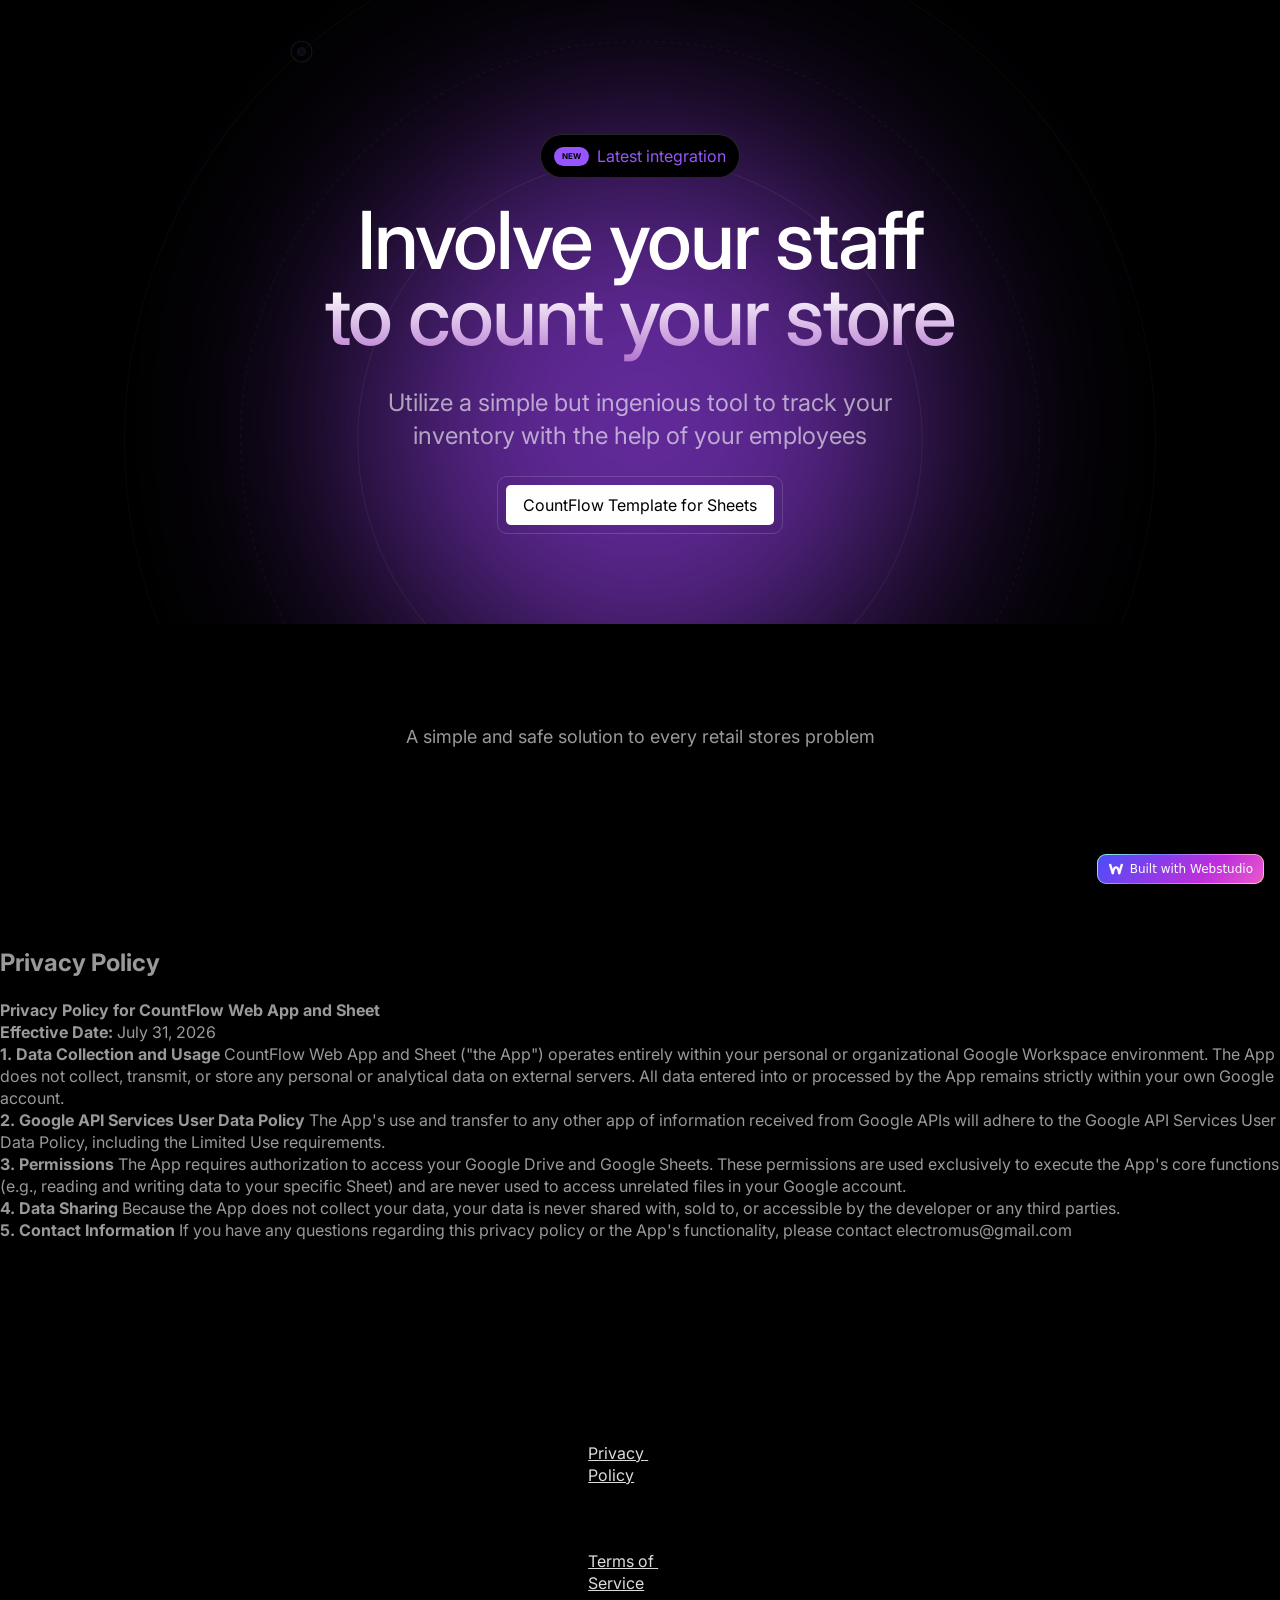
==== commit fefaec8d: "add site files" ====
--- a/copy-1/index.html
+++ b/copy-1/index.html
@@ -1,5 +1,5 @@
 <!DOCTYPE html>
-<html lang="en" data-ws-project="5d672a60-8f89-48f3-bef6-e9e2d0ba86ee" data-ws-version="210" data-ws-last-published="2026-07-31T20:48:47.004Z"><head><link rel="stylesheet" type="text/css" href="/assets/static/app_generated_index-6937cd5a.Bva971PW.css"><meta charSet="UTF-8"/><meta name="viewport" content="width=device-width,initial-scale=1"/><link rel="icon" href="/assets/logo_r1qaJQiri6sK3rPyq-Sar.svg"/><link rel="preload" href="/assets/Inter-VariableFont_opsz_wght_5pWJ31-T_iPEwHdXmYt6P.ttf" as="font" crossorigin="anonymous"/><link rel="preload" href="/assets/Group_1_3Lze2enBpFNP3rVOtd0Yp.svg" as="image"/><link rel="preload" href="/assets/Pattern_79YdcihVRk2R5H0fuZxz7.svg" as="image"/><link rel="preload" href="/assets/App_Wide_2x_1_(1)_69MShZLi3pDA9oCPN794H.webp" as="image"/><link rel="preload" href="/assets/Group_1_(1)_WG8mUOjVoPgiB8j45YY9z.svg" as="image"/><meta property="og:url" content="https://url/copy-1/copy-1"/><meta property="og:title" content="Involve your team in counting your store"/><meta property="og:type" content="website"/><meta name="description" content="Assign your store to be counted by randomly generated uncounted bays, while the app seamlessly manages the status of all the bays in your store while creating a log of who counted what. Included is a leaderboard to track productive employees"/><meta property="og:description" content="Assign your store to be counted by randomly generated uncounted bays, while the app seamlessly manages the status of all the bays in your store while creating a log of who counted what. Included is a leaderboard to track productive employees"/><title>Involve your team in counting your store</title></head><body class="w-body"><div class="w-box"><div style="display:contents"><div style="display:contents"><div class="w-html-embed"><style>
+<html lang="en" data-ws-project="5d672a60-8f89-48f3-bef6-e9e2d0ba86ee" data-ws-version="210" data-ws-last-published="2026-07-31T20:48:47.004Z"><head><link rel="stylesheet" type="text/css" href="/assets/static/app_generated_index-6937cd5a.Bva971PW.css"><meta charSet="UTF-8"/><meta name="viewport" content="width=device-width,initial-scale=1"/><link rel="icon" href="/assets/logo_r1qaJQiri6sK3rPyq-Sar.svg"/><link rel="preload" href="/assets/Inter-VariableFont_opsz_wght_5pWJ31-T_iPEwHdXmYt6P.ttf" as="font" crossorigin="anonymous"/><link rel="preload" href="/assets/Group_1_3Lze2enBpFNP3rVOtd0Yp.svg" as="image"/><link rel="preload" href="/assets/Pattern_79YdcihVRk2R5H0fuZxz7.svg" as="image"/><link rel="preload" href="/assets/App_Wide_2x_1_(1)_69MShZLi3pDA9oCPN794H.webp" as="image"/><meta property="og:url" content="https://url/copy-1"/><meta property="og:title" content="Involve your team in counting your store"/><meta property="og:type" content="website"/><meta name="description" content="Assign your store to be counted by randomly generated uncounted bays, while the app seamlessly manages the status of all the bays in your store while creating a log of who counted what. Included is a leaderboard to track productive employees"/><meta property="og:description" content="Assign your store to be counted by randomly generated uncounted bays, while the app seamlessly manages the status of all the bays in your store while creating a log of who counted what. Included is a leaderboard to track productive employees"/><meta property="og:image" content="/assets/1785475853497_-0AQm1ubM2TU1GLz2oxNb.png"/><meta property="twitter:card" content="summary_large_image"/><title>Involve your team in counting your store</title></head><body class="w-body"><div class="w-box"><div style="display:contents"><div style="display:contents"><div class="w-html-embed"><style>
   /* So we don't need to add a token to every paragraph to remove margin. */
   p {
     margin: 0;
@@ -46,4 +46,4 @@
 @keyframes expandUp{from{height:var(--newHeight)}
 to{height:0}}[data-ani='expand'],[data-ani='expand'][data-state='open'],[data-ani='expand'].in{--newHeight:var(--custom-height,var(--radix-accordion-content-height,var(--radix-collapsible-content-height,100%)));overflow:hidden;opacity:1}[data-ani-children][data-ani='expand']>.in,[data-ani='expand']:where(.in:not([data-state]),[data-state$='open'],[data-state='active']){animation:expandDown var(--ani-duration)var(--ani-easing)}[data-ani-children][data-ani='expand']>.out,[data-ani='expand']:where(.out:not([data-state]),[data-state='closed'],[data-state='inactive']){animation:expandUp var(--ani-duration)var(--ani-easing)}
 @media(prefers-reduced-motion:reduce){[data-ani]:not([data-ani-children]),[data-ani-progress]:not([data-ani-children]),[data-ani-children]>*{opacity:1;transform:none;animation:none;rotate:none;scale:none;translate:none}}
-</style></div></div></div><main class="w-box"><section class="w-box ch3bbj5 c1mzb2kd c1030opg c1cozyp5 crv1a4t cbrrmm8 cuo9dm5 c5egcmi cxz9xjl c1dz3al c1cl2zap c8qdjaz c1uc2zh c1l8rbde cq8dnu3 cth1c7d"><div class="w-box c1357293 c9jnjeu czr2pxy c155uc7w cry9bxc c1lfjoq7 c1778y6x c1wt8a7g ceu66s9 c12ae6v5 c1fd0kk1 c11gzs80"><div class="w-box cry9bxc c1lfjoq7 ct8c5y2 c10zkoym c1qyy4dh c1wt8a7g"><a class="w-link ceaxqcs csru8nn c1e9wxra c1c9nyn co9inq6 c18nx7en c13zjl4p c1md20bl c1e892th c1qyy4dh ct02u4h cxk6kow conc6us c108v1a0 c81fpui c1fce3gj c1nj04wn c1nitjp7 c195lvp6 c1hr6a6t c12sm2j2 c135vpv5 c1wayd1n cl60rel czukzo6 cho8smv" href="#"><div class="w-text cl7jefz c341xsy c11dowh9 c1nj04wn c1nitjp7 c195lvp6 c1hr6a6t c7vx2dq c1mgacbo cff1ay0 c14z73t1 c1hyd7qt c1clnlkm ckmcr2z">New</div><div class="w-text">Latest integration</div></a><h1 class="w-heading c11nr3ex cy1haag c32myit cwrra4i c4rpps8 c1d23h5a cnu4kgu c1yb3n9o cbrrmm8 cuo9dm5 c40zsbj c13cx24t c1my01bv c8itdy4 c74kosi c1qom380 c1357293 c9jnjeu c1dhz37v c1xzir7e">Involve your staff to count your store</h1><p class="w-paragraph c16xpvrq c1qom380 c3fmn7t c1357293 c9jnjeu czt9u4x c1dhz37v">Utilize a simple but ingenious tool to track your inventory with the help of your employees</p><div class="w-box c76ugon c1va7jp0 c18xibj9 ccn5ruk c5ehae6 cax3zcx c1le23sj c40yjke c1kzn7na c17q2jvf csugexd cciu1th co2lzyj cghs7z1 c18xchlu ckqzz7r"><a href="https://docs.google.com/spreadsheets/d/1K8tJkBP1QB2iLmN9M-AG_zc5sUXFjGqNvtH6yi6tLrI/template/preview#gid=1000" target="_blank" class="w-link c1clnlkm c13b531o c1my01bv c14z1eqr c1ktl1y1 cr8yqfm c1ufwdzl c5blvcv cml0h3f c135vpv5 csru8nn c1qyy4dh ct02u4h c1md20bl c1e892th c1qom380 c1xk5ui7 cdcs8wy c1m1praz c1mcu1jn c1d7r856 cd3iwfe c1yhcvvf cwc6hbl c11r52nx cblpe2z cy8zwmn cl60rel czukzo6 c1qvfg2v c1170qfo">CountFlow Template for Sheets</a></div></div></div><div class="w-element"></div><p class="w-element c13madgv">CountFlow is a lightweight, mobile-friendly web application designed to help retail store staff conduct inventory counts efficiently. It integrates directly with a secure<a class="w-element" href="#">CountFlow Template for Sheets</a>inside your Google Workspace, allowing team members to log stock counts in real time without needing complex POS hardware or administrative setups.</p></section><section class="w-box cna0hdz c1mzb2kd"><h1 class="w-element c13madgv">Terms of Service</h1><p class="w-element c13madgv"><b class="w-element">Terms of Service for CountFlow Web App and Sheet</b><br/><b class="w-element">Effective Date:</b> July 31, 2026<br/><b class="w-element">1. Agreement to Terms</b> By purchasing, downloading, accessing, copying, or utilizing the CountFlow Web App and Sheet (&quot;the App&quot;), you agree to be bound by these Terms of Service. If you do not agree, you are strictly prohibited from using or accessing the App.<br/><b class="w-element">2. Proprietary Rights and Intellectual Property</b> The App—including all source code, Google Apps Script, layout frameworks, algorithms, user interface designs, custom formulas, workflows, trade secrets, and documentation—is the exclusive intellectual property of the developer. The App is licensed, not sold.<br/><b class="w-element">3. Prohibited Uses, Anti-Cloning, and Non-Compete</b> You expressly agree that you shall <b class="w-element">not</b>, under any circumstances:<br/>Copy, duplicate, clone, distribute, resell, lease, sublicense, or publicly display any part of the App or its code.<br/>Reverse-engineer, decompile, disassemble, or attempt to extract the underlying source code or logic of the App.<br/>Create derivative works, modified versions, or competing products/services based on the structure, design, logic, or functionality of the App.<br/>Transfer, share, or allow unauthorized third parties to access or use your copy or license of the App.<br/><b class="w-element">4. Unauthorized Transfer and Liquidated Damages</b> Any breach of Section 3 constitutes willful intellectual property infringement and trade secret misappropriation. In the event of an unauthorized reproduction, distribution, resale, or creation of a competing product, you agree to pay <b class="w-element">liquidated damages equal to $100,000 per violation, or three times (3x) all revenue generated from the unauthorized use or distribution</b>, whichever is greater. You acknowledge that this sum represents a reasonable pre-estimate of damages and is not a penalty.<br/><b class="w-element">5. Injunctive Relief and Legal Remedies</b> You acknowledge that monetary damages alone would be inadequate to remedy any violation of the developer’s intellectual property rights. Therefore, the developer shall be entitled to immediate preliminary and permanent injunctive relief, specific performance, and any other equitable remedies in any court of competent jurisdiction, without the necessity of posting a bond or proving actual monetary damages.<br/><b class="w-element">6. User Responsibilities and Workspace Environment</b> The App operates within your Google Workspace environment. You are solely responsible for maintaining your account security and permissions. The developer is not responsible for disruptions caused by third-party modifications, changes to Google’s APIs, or user alterations to the native Apps Script code.<br/><b class="w-element">7. Limited Warranty and Software Maintenance</b> The developer warrants that the native, unaltered code as delivered is designed to perform its primary intended functions. In the event of a verified native defect in the original code, the developer will use commercially reasonable efforts to supply a fix. Beyond this limited remedy, the App is provided &quot;as is&quot; and &quot;as available&quot; without warranties of any kind, express or implied.<br/><b class="w-element">8. Limitation of Liability</b> To the maximum extent permitted by law, the developer shall not be liable for any indirect, incidental, consequential, special, or punitive damages, including loss of data, lost profits, or business disruption. The developer&#x27;s total cumulative liability for any claim shall not exceed the actual amount paid by you to acquire the App.<br/><b class="w-element">9. Governing Law, Jurisdiction, and Legal Fees</b> These Terms shall be governed by and construed in accordance with the laws of the State of Louisiana. Any legal action arising under these Terms shall be brought exclusively in the state or federal courts located in Louisiana. In the event of litigation to enforce these Terms or protect intellectual property rights, the developer shall be entitled to recover all costs, expenses, and reasonable attorney fees from the breaching party.<br/><b class="w-element">10. Contact</b> For support or inquiries regarding these Terms, contact <a class="w-element" href="#">electromus@gmail.com</a>.<br/><br/></p></section><section class="w-box c1357293 c9jnjeu czr2pxy c155uc7w cry9bxc c1lfjoq7 c1778y6x c1wt8a7g c1s46o9r cdczzub c1fd0kk1 c11gzs80 cc6wxoz cowwg1a ctgnupg c1i7z02k c5hqtns c4a9xim cqfle91"></section></main><div style="display:contents"><div style="display:contents"><footer class="w-box cna0hdz c1mzb2kd"><div class="w-box c1357293 c9jnjeu czr2pxy c155uc7w cry9bxc c1lfjoq7 c1qyy4dh ct02u4h c1s46o9r cdczzub c1fd0kk1 c11gzs80"><a target="_blank" class="w-element cauqto8 c41v4bx c13qqaub ccqaf6x cumxg3w" href="/copy-1">Privacy Policy</a><a target="_blank" aria-current="page" class="w-element cauqto8 c41v4bx c13qqaub ccqaf6x cumxg3w active" href="/copy-1/copy-1">Terms of Service<br/></a></div><a href="https://webstudio.is/?via=badge" target="_blank" class="w-element csru8nn c1mb8swa c1qqyhy5 c1qyy4dh ct02u4h cjqo3r0 co75lnx c7f1npl c10yh23j c1sjzfnm c1ngdwug csxsvt6 c393lej cmm8ti9 c17xbrdu cifio cy1haag c1nk3tgl c1tby39 c1wcb3xr cze564a c15plmkp c135vpv5 c119suh8 cujxabw c142603 c1o3pxpk c1qc49wt"><div class="w-html-embed cauqto8 cs09067 c10l6bx clv8gve"><svg xmlns="http://www.w3.org/2000/svg" fill="currentColor" viewBox="0 0 16 16" width="100%" height="100%" style="display: block;"><path fill-rule="evenodd" d="m12.32 12.416 2.62-8.085a1.205 1.205 0 1 0-2.292-.746l-2.62 8.084a1.205 1.205 0 1 0 2.292.747Z" clip-rule="evenodd"/><path fill-rule="evenodd" d="M8 7.624c.297 0 .517.175.704.394.207.243.373.545.514.866.634 1.44.753 3.241.753 3.241a1.206 1.206 0 0 0 1.285 1.122 1.207 1.207 0 0 0 1.12-1.287s-.16-2.25-.952-4.05C10.744 6.364 9.594 5.208 8 5.208c-1.594 0-2.744 1.156-3.424 2.7-.792 1.8-.951 4.05-.951 4.05a1.207 1.207 0 0 0 1.12 1.288 1.206 1.206 0 0 0 1.284-1.122s.119-1.8.753-3.24a3.52 3.52 0 0 1 .514-.867c.187-.22.406-.394.704-.394Z" clip-rule="evenodd"/><path fill-rule="evenodd" d="M5.973 11.669 3.352 3.585a1.205 1.205 0 1 0-2.293.746l2.622 8.084a1.205 1.205 0 1 0 2.292-.746Z" clip-rule="evenodd"/></svg></div><div class="w-element">Built with Webstudio</div></a></footer></div></div></div><script id="vike_pageContext" type="application/json">{"_urlRewrite":null,"pageId":"/pages/copy-1/copy-1","routeParams":{},"data":{"url":"https://url/copy-1/copy-1","system":{"params":{},"search":{},"origin":"https://url","pathname":"/copy-1/copy-1"},"resources":{},"pageMeta":{"title":"Involve your team in counting your store","description":"Assign your store to be counted by randomly generated uncounted bays, while the app seamlessly manages the status of all the bays in your store while creating a log of who counted what. Included is a leaderboard to track productive employees","excludePageFromSearch":false,"language":"!undefined","socialImageAssetName":"!undefined","socialImageUrl":"!undefined","status":"!undefined","redirect":"!undefined","content":"!undefined","custom":[]}}}</script><script id="vike_globalContext" type="application/json">{}</script><script src="/assets/entries/entry-server-routing.BSH9t_nD.js" type="module" async></script><link rel="modulepreload" href="/assets/entries/pages_copy-1_copy-1.BUzMC0vD.js" as="script" type="text/javascript"><link rel="modulepreload" href="/assets/chunks/chunk-D5DiX7_-.js" as="script" type="text/javascript"><link rel="modulepreload" href="/assets/chunks/chunk-tzmPzUyJ.js" as="script" type="text/javascript"></body></html>
+</style></div></div></div><main class="w-box"><section class="w-box ch3bbj5 c1mzb2kd c1030opg c1cozyp5 crv1a4t cbrrmm8 cuo9dm5 c5egcmi cxz9xjl c1dz3al c1cl2zap c8qdjaz c1uc2zh c1l8rbde cq8dnu3 cth1c7d"><div class="w-box c1357293 c9jnjeu czr2pxy c155uc7w cry9bxc c1lfjoq7 c1778y6x c1wt8a7g ceu66s9 c12ae6v5 c1fd0kk1 c11gzs80"><div class="w-box cry9bxc c1lfjoq7 ct8c5y2 c10zkoym c1qyy4dh c1wt8a7g"><a class="w-link ceaxqcs csru8nn c1e9wxra c1c9nyn co9inq6 c18nx7en c13zjl4p c1md20bl c1e892th c1qyy4dh ct02u4h cxk6kow conc6us c108v1a0 c81fpui c1fce3gj c1nj04wn c1nitjp7 c195lvp6 c1hr6a6t c12sm2j2 c135vpv5 c1wayd1n cl60rel czukzo6 cho8smv" href="#"><div class="w-text cl7jefz c341xsy c11dowh9 c1nj04wn c1nitjp7 c195lvp6 c1hr6a6t c7vx2dq c1mgacbo cff1ay0 c14z73t1 c1hyd7qt c1clnlkm ckmcr2z">New</div><div class="w-text">Latest integration</div></a><h1 class="w-heading c11nr3ex cy1haag c32myit cwrra4i c4rpps8 c1d23h5a cnu4kgu c1yb3n9o cbrrmm8 cuo9dm5 c40zsbj c13cx24t c1my01bv c8itdy4 c74kosi c1qom380 c1357293 c9jnjeu c1dhz37v c1xzir7e">Involve your staff to count your store</h1><p class="w-paragraph c16xpvrq c1qom380 c3fmn7t c1357293 c9jnjeu czt9u4x c1dhz37v">Utilize a simple but ingenious tool to track your inventory with the help of your employees</p><div class="w-box c76ugon c1va7jp0 c18xibj9 ccn5ruk c5ehae6 cax3zcx c1le23sj c40yjke c1kzn7na c17q2jvf csugexd cciu1th co2lzyj cghs7z1 c18xchlu ckqzz7r"><a href="https://docs.google.com/spreadsheets/d/1K8tJkBP1QB2iLmN9M-AG_zc5sUXFjGqNvtH6yi6tLrI/template/preview#gid=1000" target="_blank" class="w-link c1clnlkm c13b531o c1my01bv c14z1eqr c1ktl1y1 cr8yqfm c1ufwdzl c5blvcv cml0h3f c135vpv5 csru8nn c1qyy4dh ct02u4h c1md20bl c1e892th c1qom380 c1xk5ui7 cdcs8wy c1m1praz c1mcu1jn c1d7r856 cd3iwfe c1yhcvvf cwc6hbl c11r52nx cblpe2z cy8zwmn cl60rel czukzo6 c1qvfg2v c1170qfo">CountFlow Template for Sheets</a></div></div></div></section><section class="w-box cna0hdz c1mzb2kd"><div class="w-box c1357293 c9jnjeu czr2pxy c155uc7w cry9bxc c1lfjoq7 c1778y6x c1wt8a7g c1s46o9r cdczzub c1fd0kk1 c11gzs80"><p class="w-paragraph c16xpvrq c1qom380 c62q3t9 c1357293 c9jnjeu czt9u4x"><sub class="w-element">A simple and safe solution to every retail stores problem</sub></p></div></section><section class="w-box cna0hdz c1mzb2kd"><h1 class="w-element c13madgv">Privacy Policy</h1><p class="w-element c13madgv c1jiwe8b c7ikyl9 c1euzrsc cobrzbr cumxg3w"><b class="w-element">Privacy Policy for CountFlow Web App and Sheet</b><br/><b class="w-element">Effective Date:</b> July 31, 2026<br/><b class="w-element">1. Data Collection and Usage</b> CountFlow Web App and Sheet (&quot;the App&quot;) operates entirely within your personal or organizational Google Workspace environment. The App does not collect, transmit, or store any personal or analytical data on external servers. All data entered into or processed by the App remains strictly within your own Google account.<br/><b class="w-element">2. Google API Services User Data Policy</b> The App&#x27;s use and transfer to any other app of information received from Google APIs will adhere to the Google API Services User Data Policy, including the Limited Use requirements.<br/><b class="w-element">3. Permissions</b> The App requires authorization to access your Google Drive and Google Sheets. These permissions are used exclusively to execute the App&#x27;s core functions (e.g., reading and writing data to your specific Sheet) and are never used to access unrelated files in your Google account.<br/><b class="w-element">4. Data Sharing</b> Because the App does not collect your data, your data is never shared with, sold to, or accessible by the developer or any third parties.<br/><b class="w-element">5. Contact Information</b> If you have any questions regarding this privacy policy or the App&#x27;s functionality, please contact electromus@gmail.com<br/><br/></p></section></main><div style="display:contents"><div style="display:contents"><footer class="w-box cna0hdz c1mzb2kd"><div class="w-box c1357293 c9jnjeu czr2pxy c155uc7w cry9bxc c1lfjoq7 c1qyy4dh ct02u4h c1s46o9r cdczzub c1fd0kk1 c11gzs80"><a target="_blank" aria-current="page" class="w-element cauqto8 c41v4bx c13qqaub ccqaf6x cumxg3w active" href="/copy-1">Privacy Policy</a><a target="_blank" class="w-element cauqto8 c41v4bx c13qqaub ccqaf6x cumxg3w" href="/copy-1/copy-1">Terms of Service<br/></a></div><a href="https://webstudio.is/?via=badge" target="_blank" class="w-element csru8nn c1mb8swa c1qqyhy5 c1qyy4dh ct02u4h cjqo3r0 co75lnx c7f1npl c10yh23j c1sjzfnm c1ngdwug csxsvt6 c393lej cmm8ti9 c17xbrdu cifio cy1haag c1nk3tgl c1tby39 c1wcb3xr cze564a c15plmkp c135vpv5 c119suh8 cujxabw c142603 c1o3pxpk c1qc49wt"><div class="w-html-embed cauqto8 cs09067 c10l6bx clv8gve"><svg xmlns="http://www.w3.org/2000/svg" fill="currentColor" viewBox="0 0 16 16" width="100%" height="100%" style="display: block;"><path fill-rule="evenodd" d="m12.32 12.416 2.62-8.085a1.205 1.205 0 1 0-2.292-.746l-2.62 8.084a1.205 1.205 0 1 0 2.292.747Z" clip-rule="evenodd"/><path fill-rule="evenodd" d="M8 7.624c.297 0 .517.175.704.394.207.243.373.545.514.866.634 1.44.753 3.241.753 3.241a1.206 1.206 0 0 0 1.285 1.122 1.207 1.207 0 0 0 1.12-1.287s-.16-2.25-.952-4.05C10.744 6.364 9.594 5.208 8 5.208c-1.594 0-2.744 1.156-3.424 2.7-.792 1.8-.951 4.05-.951 4.05a1.207 1.207 0 0 0 1.12 1.288 1.206 1.206 0 0 0 1.284-1.122s.119-1.8.753-3.24a3.52 3.52 0 0 1 .514-.867c.187-.22.406-.394.704-.394Z" clip-rule="evenodd"/><path fill-rule="evenodd" d="M5.973 11.669 3.352 3.585a1.205 1.205 0 1 0-2.293.746l2.622 8.084a1.205 1.205 0 1 0 2.292-.746Z" clip-rule="evenodd"/></svg></div><div class="w-element">Built with Webstudio</div></a></footer></div></div></div><script id="vike_pageContext" type="application/json">{"_urlRewrite":null,"pageId":"/pages/copy-1","routeParams":{},"data":{"url":"https://url/copy-1","system":{"params":{},"search":{},"origin":"https://url","pathname":"/copy-1"},"resources":{},"pageMeta":{"title":"Involve your team in counting your store","description":"Assign your store to be counted by randomly generated uncounted bays, while the app seamlessly manages the status of all the bays in your store while creating a log of who counted what. Included is a leaderboard to track productive employees","excludePageFromSearch":false,"language":"!undefined","socialImageAssetName":"1785475853497_-0AQm1ubM2TU1GLz2oxNb.png","socialImageUrl":"!undefined","status":"!undefined","redirect":"!undefined","content":"!undefined","custom":[]}}}</script><script id="vike_globalContext" type="application/json">{}</script><script src="/assets/entries/entry-server-routing.BSH9t_nD.js" type="module" async></script><link rel="modulepreload" href="/assets/entries/pages_copy-1.KI8Km842.js" as="script" type="text/javascript"><link rel="modulepreload" href="/assets/chunks/chunk-D5DiX7_-.js" as="script" type="text/javascript"><link rel="modulepreload" href="/assets/chunks/chunk-tzmPzUyJ.js" as="script" type="text/javascript"></body></html>
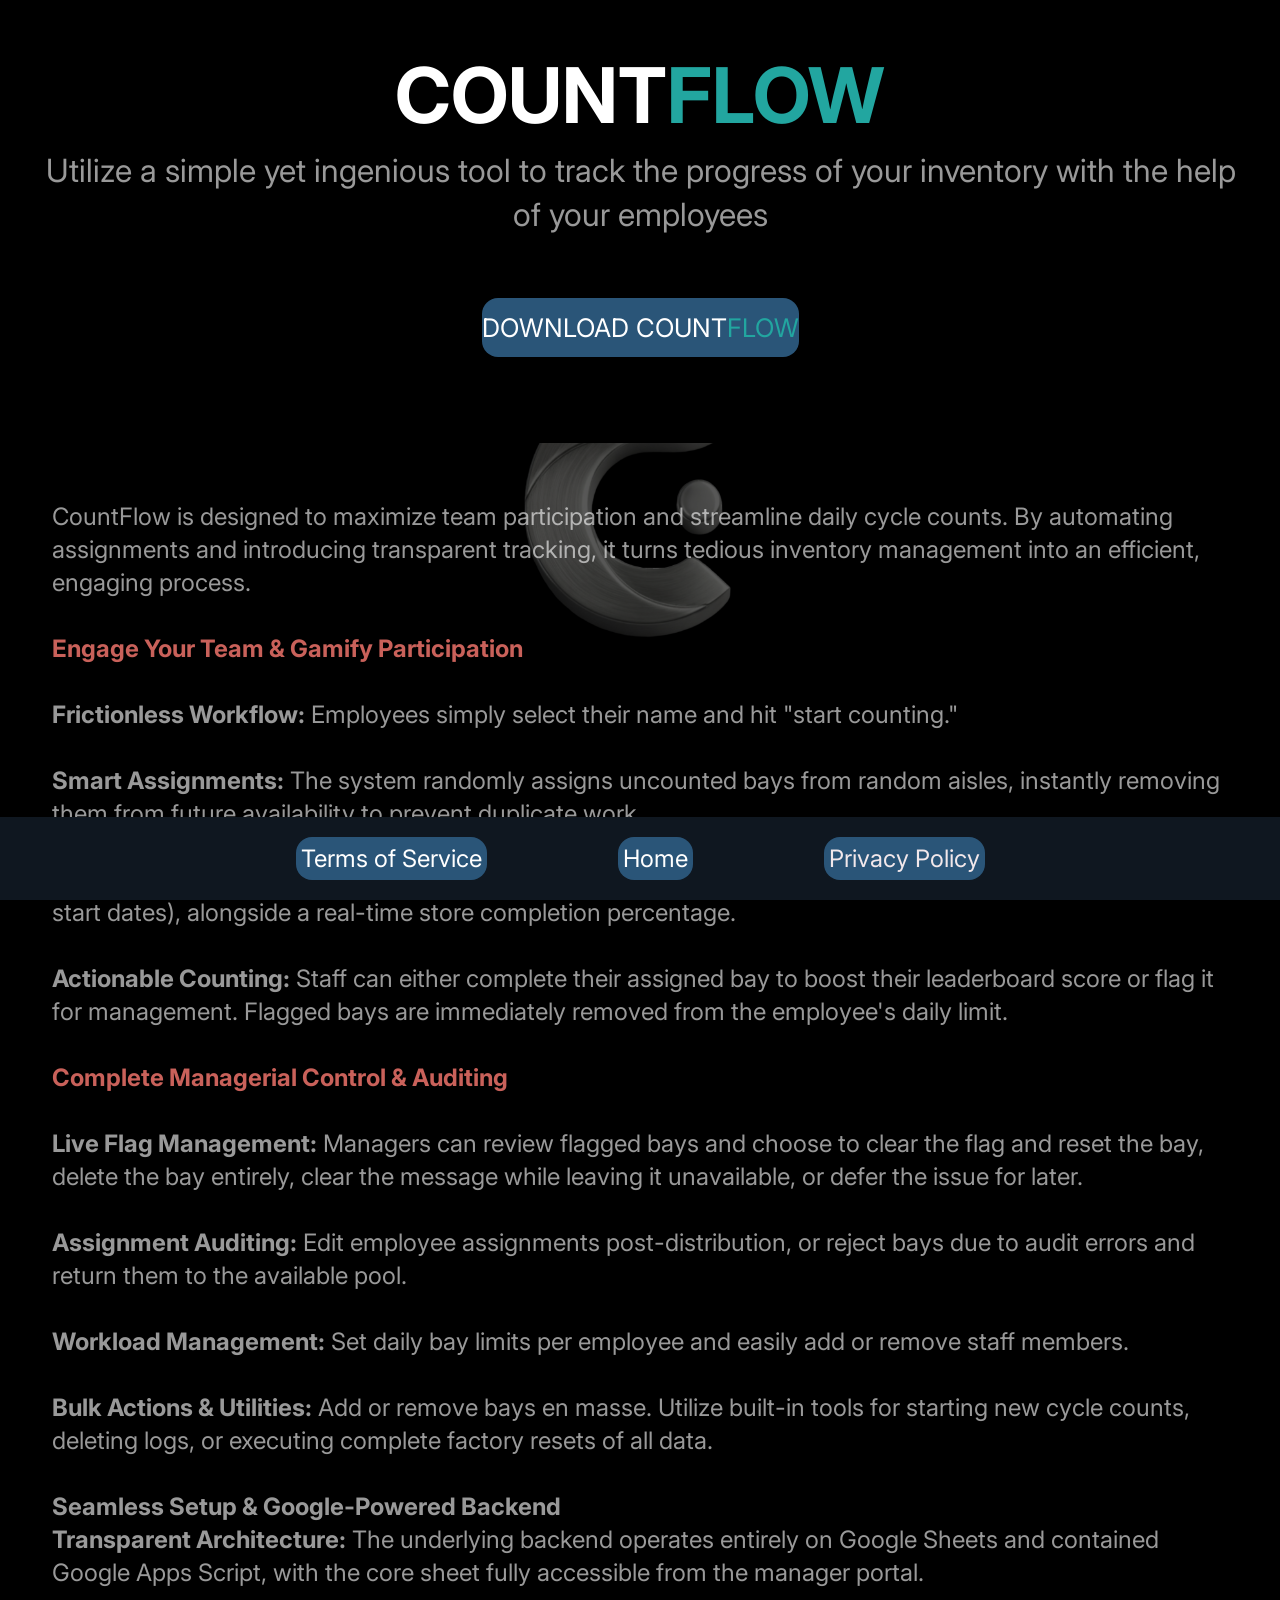
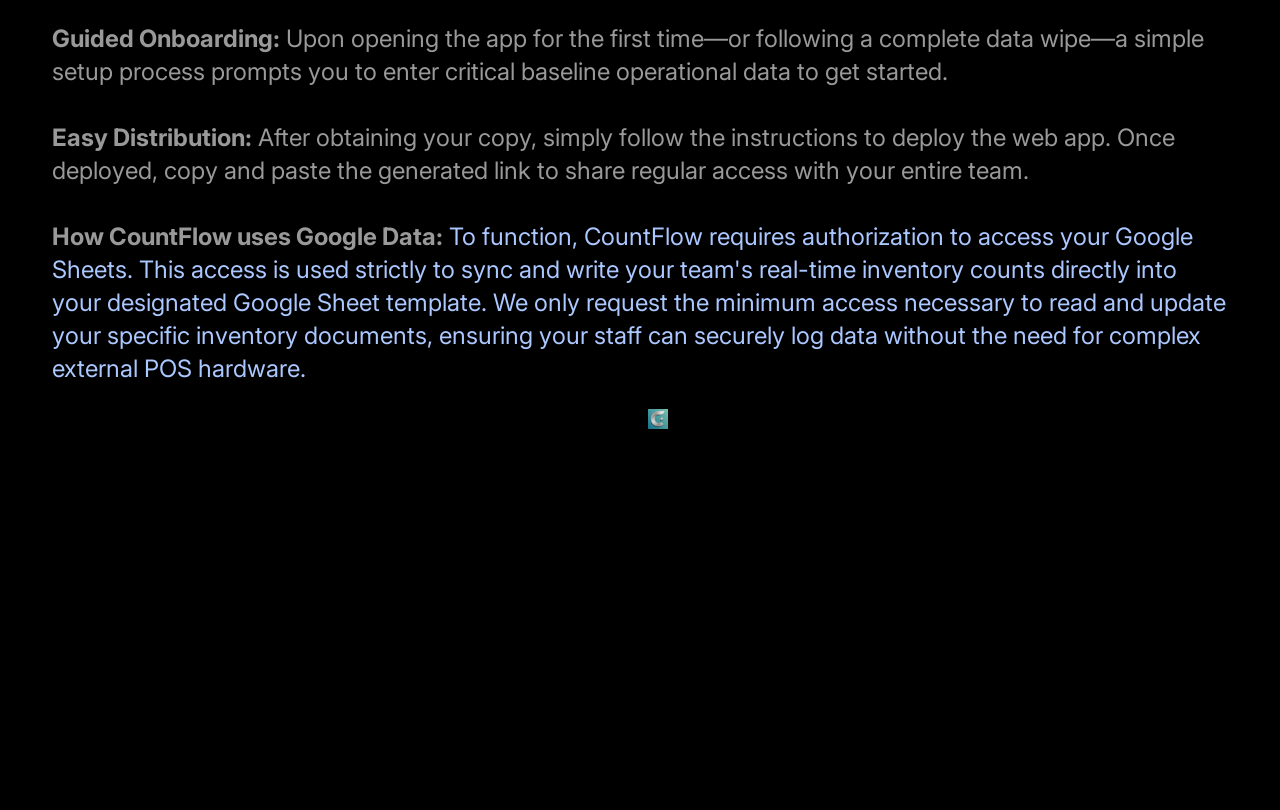
==== commit a804c4ab: "omg please work" ====
--- a/copy-1/index.html
+++ b/copy-1/index.html
@@ -1,49 +1,34 @@
-<!DOCTYPE html>
-<html lang="en" data-ws-project="5d672a60-8f89-48f3-bef6-e9e2d0ba86ee" data-ws-version="210" data-ws-last-published="2026-07-31T20:48:47.004Z"><head><link rel="stylesheet" type="text/css" href="/assets/static/app_generated_index-6937cd5a.Bva971PW.css"><meta charSet="UTF-8"/><meta name="viewport" content="width=device-width,initial-scale=1"/><link rel="icon" href="/assets/logo_r1qaJQiri6sK3rPyq-Sar.svg"/><link rel="preload" href="/assets/Inter-VariableFont_opsz_wght_5pWJ31-T_iPEwHdXmYt6P.ttf" as="font" crossorigin="anonymous"/><link rel="preload" href="/assets/Group_1_3Lze2enBpFNP3rVOtd0Yp.svg" as="image"/><link rel="preload" href="/assets/Pattern_79YdcihVRk2R5H0fuZxz7.svg" as="image"/><link rel="preload" href="/assets/App_Wide_2x_1_(1)_69MShZLi3pDA9oCPN794H.webp" as="image"/><meta property="og:url" content="https://url/copy-1"/><meta property="og:title" content="Involve your team in counting your store"/><meta property="og:type" content="website"/><meta name="description" content="Assign your store to be counted by randomly generated uncounted bays, while the app seamlessly manages the status of all the bays in your store while creating a log of who counted what. Included is a leaderboard to track productive employees"/><meta property="og:description" content="Assign your store to be counted by randomly generated uncounted bays, while the app seamlessly manages the status of all the bays in your store while creating a log of who counted what. Included is a leaderboard to track productive employees"/><meta property="og:image" content="/assets/1785475853497_-0AQm1ubM2TU1GLz2oxNb.png"/><meta property="twitter:card" content="summary_large_image"/><title>Involve your team in counting your store</title></head><body class="w-body"><div class="w-box"><div style="display:contents"><div style="display:contents"><div class="w-html-embed"><style>
-  /* So we don't need to add a token to every paragraph to remove margin. */
-  p {
-    margin: 0;
-  }
+<!DOCTYPE html><html lang="en" data-ws-project="5d672a60-8f89-48f3-bef6-e9e2d0ba86ee" data-ws-version="1286" data-ws-last-published="2026-08-06T21:41:07.242Z"><head><link rel="stylesheet" type="text/css" href="/assets/static/app_generated_index-6937cd5a.8vQQibd5.css"><meta charSet="UTF-8"/><meta name="viewport" content="width=device-width,initial-scale=1"/><link rel="icon" href="/assets/1785475853497_-0AQm1ubM2TU1GLz2oxNb.png"/><link rel="preload" href="/assets/Inter-VariableFont_opsz_wght_5pWJ31-T_iPEwHdXmYt6P.ttf" as="font" crossorigin="anonymous"/><link rel="manifest" href="/manifest.json"/><link rel="icon" type="image/png" sizes="192x192" href="https://p-5d672a60-8f89-48f3-bef6-e9e2d0ba86ee.apps.webstudio.is/cgi/image/icon-192.png_VJ63qLIj__D3CVLiKxcO4.png?format=raw"/><link rel="icon" type="image/png" sizes="512x512" href="https://p-5d672a60-8f89-48f3-bef6-e9e2d0ba86ee.apps.webstudio.is/cgi/image/icon-512.png_h0rJJuxB0zTOePPpW3JOp.png?format=raw"/><link rel="apple-touch-icon" href="https://p-5d672a60-8f89-48f3-bef6-e9e2d0ba86ee.apps.webstudio.is/cgi/image/apple-touch-icon.png_UUC1Fjp0uTHZXzWdrjru_.png?format=raw"/><meta property="og:url" content="https://url/copy-1"/><meta property="og:title" content="Count Your Store With Help"/><meta property="og:type" content="website"/><meta property="og:site_name" content="CountFlow"/><meta name="robots" content="noindex, nofollow"/><meta name="description" content="Elevate your team and inventory effortlessly with countflow, where overwhelming needs meet user-friendly assignment and managerment tools."/><meta property="og:description" content="Elevate your team and inventory effortlessly with countflow, where overwhelming needs meet user-friendly assignment and managerment tools."/><meta property="og:image" content="/assets/1785475853497_-0AQm1ubM2TU1GLz2oxNb.png"/><meta property="twitter:card" content="summary_large_image"/><title>Count Your Store With Help</title><script type="application/ld+json">{
+  "@context": "https://schema.org",
+  "@type": "WebSite",
+  "name": "CountFlow"
+}</script>
 
-  /* * {
-    /* Make links scroll to their sections smoothly. */
-    scroll-behavior: smooth;
-  } */
-</style></div><div class="w-html-embed"><style>
-:root {
-  --ani-duration: var(--duration-default, .2s);
-  --ani-delay: 0s;
-  --ani-slide-offset: 20%;
-  --ani-zoom-in-scale: 1;
-  --ani-zoom-out-scale: .85;
-  --ani-flip-rotate: 30deg;
-  --ani-easing: var(--easing-default, ease);
-  --ani-fill-mode: forwards;
-}
-[data-ani]:not([data-ani-children]),[data-ani-children]:not([data-ani-progress])>*{animation-duration:var(--ani-duration);animation-delay:var(--ani-delay);animation-timing-function:var(--ani-easing);animation-fill-mode:var(--ani-fill-mode);opacity:0}[data-ani-progress]:not([data-ani-children]),[data-ani-children]:not([data-ani])>*{transition-property:opacity,transform;transition-duration:var(--ani-duration);transition-timing-function:var(--ani-easing);opacity:0}
-@keyframes fadeIn{from{opacity:0}
-to{opacity:1}}
-@keyframes fadeOut{from{opacity:1}
-to{opacity:0}}[data-ani-children][data-ani='fade']>.in,[data-ani='fade']:where(.in:not([data-state]),[data-state$='open'],[data-state='active']){animation-name:fadeIn}[data-ani-children][data-ani='fade']>.out,[data-ani='fade']:where(.out:not([data-state]),[data-state='closed'],[data-state='inactive']){animation-name:fadeOut}
-@keyframes slideIn{from{opacity:0;translate:var(--ani-slide-transform)}
-to{opacity:1;translate:none}}
-@keyframes slideOut{from{opacity:1;translate:none}
-to{opacity:0;translate:var(--ani-slide-transform)}}[data-ani-children][data-ani|='slide']>.in,[data-ani|='slide']:where(.in:not([data-state]),[data-state$='open'],[data-state='active']){animation-name:slideIn}[data-ani-children][data-ani|='slide']>.out,[data-ani|='slide']:where(.out:not([data-state]),[data-state='closed'],[data-state='inactive']){animation-name:slideOut}[data-ani='slide-up']{--ani-slide-transform:0 var(--ani-slide-offset)}[data-ani='slide-down']{--ani-slide-transform:0 calc(-1*var(--ani-slide-offset))}[data-ani='slide-left']{--ani-slide-transform:var(--ani-slide-offset)}[data-ani='slide-right']{--ani-slide-transform:calc(-1*var(--ani-slide-offset))}
-@keyframes zoomIn{from{opacity:0;scale:var(--ani-zoom-out-scale)}
-to{opacity:1;scale:1}}
-@keyframes zoomOut{from{opacity:1;scale:1}
-to{opacity:0;scale:var(--ani-zoom-in-scale)}}[data-ani-children][data-ani='zoom']>.in,[data-ani|='zoom']:where(.in:not([data-state]),[data-state$='open'],[data-state='active']){animation-name:zoomIn}[data-ani-children][data-ani='zoom']>.out,[data-ani|='zoom']:where(.out:not([data-state]),[data-state='closed'],[data-state='inactive']){animation-name:zoomOut}[data-ani-children][data-ani-progress='zoom']>*,[data-ani-progress='zoom']:not([data-ani-children]){transform:scale(var(--ani-zoom-out-scale))}
-@keyframes flipInY{from{rotate:y var(--ani-flip-rotate);perspective:2000px;opacity:0}
-to{rotate:y 0;opacity:1}}
-@keyframes flipOutY{from{rotate:y 0;opacity:1}
-to{perspective:2000px;rotate:y var(--ani-flip-rotate);opacity:0}}
-@keyframes flipInX{from{perspective:2000px;rotate:x var(--ani-flip-rotate);opacity:0}
-to{rotate:x 0;opacity:1}}
-@keyframes flipOutX{from{rotate:x 0;opacity:1}
-to{perspective:2000px;rotate:x var(--ani-flip-rotate);opacity:0}}[data-ani-children][data-ani='flip-y']>.in,[data-ani='flip-y']:where(.in:not([data-state]),[data-state$='open'],[data-state='active']){animation-name:flipInY}[data-ani-children][data-ani='flip-x']>.in,[data-ani='flip-x']:where(.in:not([data-state]),[data-state$='open'],[data-state='active']){animation-name:flipInX}[data-ani-children][data-ani='flip-y']>.out,[data-ani='flip-y']:where(.out:not([data-state]),[data-state='closed'],[data-state='inactive']){animation-name:flipOutY}[data-ani-children][data-ani='flip-x']>.out,[data-ani='flip-x']:where(.out:not([data-state]),[data-state='closed'],[data-state='inactive']){animation-name:flipOutX}
-@keyframes expandDown{from{height:0}
-to{height:var(--newHeight)}}
-@keyframes expandUp{from{height:var(--newHeight)}
-to{height:0}}[data-ani='expand'],[data-ani='expand'][data-state='open'],[data-ani='expand'].in{--newHeight:var(--custom-height,var(--radix-accordion-content-height,var(--radix-collapsible-content-height,100%)));overflow:hidden;opacity:1}[data-ani-children][data-ani='expand']>.in,[data-ani='expand']:where(.in:not([data-state]),[data-state$='open'],[data-state='active']){animation:expandDown var(--ani-duration)var(--ani-easing)}[data-ani-children][data-ani='expand']>.out,[data-ani='expand']:where(.out:not([data-state]),[data-state='closed'],[data-state='inactive']){animation:expandUp var(--ani-duration)var(--ani-easing)}
-@media(prefers-reduced-motion:reduce){[data-ani]:not([data-ani-children]),[data-ani-progress]:not([data-ani-children]),[data-ani-children]>*{opacity:1;transform:none;animation:none;rotate:none;scale:none;translate:none}}
-</style></div></div></div><main class="w-box"><section class="w-box ch3bbj5 c1mzb2kd c1030opg c1cozyp5 crv1a4t cbrrmm8 cuo9dm5 c5egcmi cxz9xjl c1dz3al c1cl2zap c8qdjaz c1uc2zh c1l8rbde cq8dnu3 cth1c7d"><div class="w-box c1357293 c9jnjeu czr2pxy c155uc7w cry9bxc c1lfjoq7 c1778y6x c1wt8a7g ceu66s9 c12ae6v5 c1fd0kk1 c11gzs80"><div class="w-box cry9bxc c1lfjoq7 ct8c5y2 c10zkoym c1qyy4dh c1wt8a7g"><a class="w-link ceaxqcs csru8nn c1e9wxra c1c9nyn co9inq6 c18nx7en c13zjl4p c1md20bl c1e892th c1qyy4dh ct02u4h cxk6kow conc6us c108v1a0 c81fpui c1fce3gj c1nj04wn c1nitjp7 c195lvp6 c1hr6a6t c12sm2j2 c135vpv5 c1wayd1n cl60rel czukzo6 cho8smv" href="#"><div class="w-text cl7jefz c341xsy c11dowh9 c1nj04wn c1nitjp7 c195lvp6 c1hr6a6t c7vx2dq c1mgacbo cff1ay0 c14z73t1 c1hyd7qt c1clnlkm ckmcr2z">New</div><div class="w-text">Latest integration</div></a><h1 class="w-heading c11nr3ex cy1haag c32myit cwrra4i c4rpps8 c1d23h5a cnu4kgu c1yb3n9o cbrrmm8 cuo9dm5 c40zsbj c13cx24t c1my01bv c8itdy4 c74kosi c1qom380 c1357293 c9jnjeu c1dhz37v c1xzir7e">Involve your staff to count your store</h1><p class="w-paragraph c16xpvrq c1qom380 c3fmn7t c1357293 c9jnjeu czt9u4x c1dhz37v">Utilize a simple but ingenious tool to track your inventory with the help of your employees</p><div class="w-box c76ugon c1va7jp0 c18xibj9 ccn5ruk c5ehae6 cax3zcx c1le23sj c40yjke c1kzn7na c17q2jvf csugexd cciu1th co2lzyj cghs7z1 c18xchlu ckqzz7r"><a href="https://docs.google.com/spreadsheets/d/1K8tJkBP1QB2iLmN9M-AG_zc5sUXFjGqNvtH6yi6tLrI/template/preview#gid=1000" target="_blank" class="w-link c1clnlkm c13b531o c1my01bv c14z1eqr c1ktl1y1 cr8yqfm c1ufwdzl c5blvcv cml0h3f c135vpv5 csru8nn c1qyy4dh ct02u4h c1md20bl c1e892th c1qom380 c1xk5ui7 cdcs8wy c1m1praz c1mcu1jn c1d7r856 cd3iwfe c1yhcvvf cwc6hbl c11r52nx cblpe2z cy8zwmn cl60rel czukzo6 c1qvfg2v c1170qfo">CountFlow Template for Sheets</a></div></div></div></section><section class="w-box cna0hdz c1mzb2kd"><div class="w-box c1357293 c9jnjeu czr2pxy c155uc7w cry9bxc c1lfjoq7 c1778y6x c1wt8a7g c1s46o9r cdczzub c1fd0kk1 c11gzs80"><p class="w-paragraph c16xpvrq c1qom380 c62q3t9 c1357293 c9jnjeu czt9u4x"><sub class="w-element">A simple and safe solution to every retail stores problem</sub></p></div></section><section class="w-box cna0hdz c1mzb2kd"><h1 class="w-element c13madgv">Privacy Policy</h1><p class="w-element c13madgv c1jiwe8b c7ikyl9 c1euzrsc cobrzbr cumxg3w"><b class="w-element">Privacy Policy for CountFlow Web App and Sheet</b><br/><b class="w-element">Effective Date:</b> July 31, 2026<br/><b class="w-element">1. Data Collection and Usage</b> CountFlow Web App and Sheet (&quot;the App&quot;) operates entirely within your personal or organizational Google Workspace environment. The App does not collect, transmit, or store any personal or analytical data on external servers. All data entered into or processed by the App remains strictly within your own Google account.<br/><b class="w-element">2. Google API Services User Data Policy</b> The App&#x27;s use and transfer to any other app of information received from Google APIs will adhere to the Google API Services User Data Policy, including the Limited Use requirements.<br/><b class="w-element">3. Permissions</b> The App requires authorization to access your Google Drive and Google Sheets. These permissions are used exclusively to execute the App&#x27;s core functions (e.g., reading and writing data to your specific Sheet) and are never used to access unrelated files in your Google account.<br/><b class="w-element">4. Data Sharing</b> Because the App does not collect your data, your data is never shared with, sold to, or accessible by the developer or any third parties.<br/><b class="w-element">5. Contact Information</b> If you have any questions regarding this privacy policy or the App&#x27;s functionality, please contact electromus@gmail.com<br/><br/></p></section></main><div style="display:contents"><div style="display:contents"><footer class="w-box cna0hdz c1mzb2kd"><div class="w-box c1357293 c9jnjeu czr2pxy c155uc7w cry9bxc c1lfjoq7 c1qyy4dh ct02u4h c1s46o9r cdczzub c1fd0kk1 c11gzs80"><a target="_blank" aria-current="page" class="w-element cauqto8 c41v4bx c13qqaub ccqaf6x cumxg3w active" href="/copy-1">Privacy Policy</a><a target="_blank" class="w-element cauqto8 c41v4bx c13qqaub ccqaf6x cumxg3w" href="/copy-1/copy-1">Terms of Service<br/></a></div><a href="https://webstudio.is/?via=badge" target="_blank" class="w-element csru8nn c1mb8swa c1qqyhy5 c1qyy4dh ct02u4h cjqo3r0 co75lnx c7f1npl c10yh23j c1sjzfnm c1ngdwug csxsvt6 c393lej cmm8ti9 c17xbrdu cifio cy1haag c1nk3tgl c1tby39 c1wcb3xr cze564a c15plmkp c135vpv5 c119suh8 cujxabw c142603 c1o3pxpk c1qc49wt"><div class="w-html-embed cauqto8 cs09067 c10l6bx clv8gve"><svg xmlns="http://www.w3.org/2000/svg" fill="currentColor" viewBox="0 0 16 16" width="100%" height="100%" style="display: block;"><path fill-rule="evenodd" d="m12.32 12.416 2.62-8.085a1.205 1.205 0 1 0-2.292-.746l-2.62 8.084a1.205 1.205 0 1 0 2.292.747Z" clip-rule="evenodd"/><path fill-rule="evenodd" d="M8 7.624c.297 0 .517.175.704.394.207.243.373.545.514.866.634 1.44.753 3.241.753 3.241a1.206 1.206 0 0 0 1.285 1.122 1.207 1.207 0 0 0 1.12-1.287s-.16-2.25-.952-4.05C10.744 6.364 9.594 5.208 8 5.208c-1.594 0-2.744 1.156-3.424 2.7-.792 1.8-.951 4.05-.951 4.05a1.207 1.207 0 0 0 1.12 1.288 1.206 1.206 0 0 0 1.284-1.122s.119-1.8.753-3.24a3.52 3.52 0 0 1 .514-.867c.187-.22.406-.394.704-.394Z" clip-rule="evenodd"/><path fill-rule="evenodd" d="M5.973 11.669 3.352 3.585a1.205 1.205 0 1 0-2.293.746l2.622 8.084a1.205 1.205 0 1 0 2.292-.746Z" clip-rule="evenodd"/></svg></div><div class="w-element">Built with Webstudio</div></a></footer></div></div></div><script id="vike_pageContext" type="application/json">{"_urlRewrite":null,"pageId":"/pages/copy-1","routeParams":{},"data":{"url":"https://url/copy-1","system":{"params":{},"search":{},"origin":"https://url","pathname":"/copy-1"},"resources":{},"pageMeta":{"title":"Involve your team in counting your store","description":"Assign your store to be counted by randomly generated uncounted bays, while the app seamlessly manages the status of all the bays in your store while creating a log of who counted what. Included is a leaderboard to track productive employees","excludePageFromSearch":false,"language":"!undefined","socialImageAssetName":"1785475853497_-0AQm1ubM2TU1GLz2oxNb.png","socialImageUrl":"!undefined","status":"!undefined","redirect":"!undefined","content":"!undefined","custom":[]}}}</script><script id="vike_globalContext" type="application/json">{}</script><script src="/assets/entries/entry-server-routing.BSH9t_nD.js" type="module" async></script><link rel="modulepreload" href="/assets/entries/pages_copy-1.KI8Km842.js" as="script" type="text/javascript"><link rel="modulepreload" href="/assets/chunks/chunk-D5DiX7_-.js" as="script" type="text/javascript"><link rel="modulepreload" href="/assets/chunks/chunk-tzmPzUyJ.js" as="script" type="text/javascript"></body></html>
+<!-- -->
+
+</head><body class="w-element c32myit"><div style="display:contents"><div style="display:contents"><style>
+    
+
+    @keyframes ws-scroll-animation-_Rm_ {
+      from {
+        
+      }
+    }
+
+    @media (prefers-reduced-motion: no-preference) {
+      [data-ws-animate-id="_Rm_"] > :not(:is([data-ws-animate-id], [data-ws-no-initial-animation])), [data-ws-animate-id="_Rm_"] > [data-ws-animate-id] > :not(:is([data-ws-animate-id], [data-ws-no-initial-animation])), [data-ws-animate-id="_Rm_"] > [data-ws-animate-id] > [data-ws-animate-id] > :not(:is([data-ws-animate-id], [data-ws-no-initial-animation])), [data-ws-animate-id="_Rm_"] > [data-ws-animate-id] > [data-ws-animate-id] > [data-ws-animate-id] > :not(:is([data-ws-animate-id], [data-ws-no-initial-animation])), [data-ws-animate-id="_Rm_"] > [data-ws-animate-id] > [data-ws-animate-id] > [data-ws-animate-id] > [data-ws-animate-id] > :not(:is([data-ws-animate-id], [data-ws-no-initial-animation])) {
+        animation-name: ws-scroll-animation-_Rm_;
+        animation-fill-mode: backwards;
+        animation-play-state: paused;
+        animation-duration: 1ms;
+      }
+    }
+    </style><noscript><style>[data-ws-animate-id="_Rm_"] > :not(:is([data-ws-animate-id], [data-ws-no-initial-animation])), [data-ws-animate-id="_Rm_"] > [data-ws-animate-id] > :not(:is([data-ws-animate-id], [data-ws-no-initial-animation])), [data-ws-animate-id="_Rm_"] > [data-ws-animate-id] > [data-ws-animate-id] > :not(:is([data-ws-animate-id], [data-ws-no-initial-animation])), [data-ws-animate-id="_Rm_"] > [data-ws-animate-id] > [data-ws-animate-id] > [data-ws-animate-id] > :not(:is([data-ws-animate-id], [data-ws-no-initial-animation])), [data-ws-animate-id="_Rm_"] > [data-ws-animate-id] > [data-ws-animate-id] > [data-ws-animate-id] > [data-ws-animate-id] > :not(:is([data-ws-animate-id], [data-ws-no-initial-animation])) { animation: none; }</style></noscript><div data-ws-animate-id="_Rm_" style="display:contents"><div class="w-element c653p2c c1yajs6b ccz6azl c1cvcmzo c1yqyw6y cnrb9gd c1yvtbvz"><div class="w-element cry9bxc c1lfjoq7 ct02u4h c1qyy4dh ceu66s9 c12ae6v5 cnkxooo cblpe2z"><h1 class="w-element cpuutlo c1krrbdz c1tme1mb co8gpyk c1yu601v">COUNT<span class="w-element c1xav0q">FLOW</span></h1></div><div class="w-element cyllz0u"><p class="w-element c1h8j93l c1qom380 co8gpyk clqk72p c6ph2ub c1pvbo9l c1wxxfvv">Utilize a simple yet ingenious tool to track the progress of your inventory with the help of your employees</p></div><div class="w-element cry9bxc c1qyy4dh ct02u4h c1hlynyd"><a href="https://docs.google.com/spreadsheets/d/1K8tJkBP1QB2iLmN9M-AG_zc5sUXFjGqNvtH6yi6tLrI/template/preview#gid=1000" target="_blank" class="w-element co2dlcz coj9630 c1wc28z7 c155auzf cmw0roc c1b1clqm chhzvio cll7d9z c1h8nzll ceg3mc6 c135vpv5 c32myit c1yzp155 c14elrlg cu7dxy1 c1jbj29i c1qadm4i cacwiv1 c182nv5j c1eanikw">DOWNLOAD COUNT<span class="w-element c1xav0q">FLOW</span></a></div></div></div></div></div><div class="w-element cavd3zn cm4r943 cl4bapb c1cn3fw9 c1dfajq9 cckmzip c6ph2ub"><img alt="" src="/assets/wYR85-remove-bg-io_a29XoINtn2RuCWra576zn.png" class="w-image cjqo3r0 c1u3iqu9 c1405ror c1357293 cddrxfv c9jnjeu c1cvcmzo c1dj4rt4 c1n6cdq4 c3xzas1 c11exdyn c1o7df7i c1qpqiln cpms08m creozns" sizes="(min-width: 1280px) 50vw, 100vw" srcSet="/assets/wYR85-remove-bg-io_a29XoINtn2RuCWra576zn.png 384w, /assets/wYR85-remove-bg-io_a29XoINtn2RuCWra576zn.png 640w, /assets/wYR85-remove-bg-io_a29XoINtn2RuCWra576zn.png 750w, /assets/wYR85-remove-bg-io_a29XoINtn2RuCWra576zn.png 828w, /assets/wYR85-remove-bg-io_a29XoINtn2RuCWra576zn.png 1080w, /assets/wYR85-remove-bg-io_a29XoINtn2RuCWra576zn.png 1200w, /assets/wYR85-remove-bg-io_a29XoINtn2RuCWra576zn.png 1920w, /assets/wYR85-remove-bg-io_a29XoINtn2RuCWra576zn.png 2048w, /assets/wYR85-remove-bg-io_a29XoINtn2RuCWra576zn.png 3840w" decoding="async" loading="lazy"/><p class="w-element c1fsvple ch51qie c125plrs c11exdyn ck3af4j c1wxxfvv"><span class="w-element"><span class="w-element"><br/>CountFlow is designed to maximize team participation and streamline daily cycle counts. By automating assignments and introducing transparent tracking, it turns tedious inventory management into an efficient, engaging process.<br/><br/><span class="w-element c1e6e8f6"><span class="w-element"><b class="w-element c6tghhx ciajael cgi8teu c1bbrjni c1dntxvd">Engage Your Team &amp; Gamify Participation</b></span></span><br/><br/><b class="w-element">Frictionless Workflow:</b> Employees simply select their name and hit &quot;start counting.&quot;<br/><br/><b class="w-element">Smart Assignments:</b> The system randomly assigns uncounted bays from random aisles, instantly removing them from future availability to prevent duplicate work.<br/><br/><b class="w-element">Live Leaderboards:</b></span><span class="w-element"> A public leaderboard displays the top three counters for the current cycle (with editable start dates), alongside a real-time store completion percentage.<br/><br/><b class="w-element">Actionable Counting:</b> Staff can either complete their assigned bay to boost their leaderboard score or flag it for management. Flagged bays are immediately removed from the employee&#x27;s daily limit.<br/><br/><b class="w-element c1dntxvd">Complete Managerial Control &amp; Auditing</b><br/><br/><b class="w-element">Live Flag Management:</b> Managers can review flagged bays and choose to clear the flag and reset the bay, delete the bay entirely, clear the message while leaving it unavailable, or defer the issue for later.<br/><br/><b class="w-element">Assignment Auditing:</b> Edit employee assignments post-distribution, or reject bays due to audit errors and return them to the available pool.<br/><br/><b class="w-element">Workload Management:</b> Set daily bay limits per employee and easily add or remove staff members.<br/><br/><b class="w-element">Bulk Actions &amp; Utilities:</b> Add or remove bays en masse. Utilize built-in tools for starting new cycle counts, deleting logs, or executing complete factory resets of all data.<br/><br/><b class="w-element">Seamless Setup &amp; Google-Powered Backend</b><br/><b class="w-element">Transparent Architecture:</b> The underlying backend operates entirely on Google Sheets and contained Google Apps Script, with the core sheet fully accessible from the manager portal.<br/><br/><b class="w-element">Guided Onboarding:</b> Upon opening the app for the first time—or following a complete data wipe—a simple setup process prompts you to enter critical baseline operational data to get started.<br/><br/><b class="w-element">Easy Distribution:</b> After obtaining your copy, simply follow the instructions to deploy the web app. Once deployed, copy and paste the generated link to share regular access with your entire team.<br/><br/><span class="w-element"><b class="w-element">How CountFlow uses Google Data:</b></span><span class="w-element ch2uanm"> To function, CountFlow requires authorization to access your Google Sheets. This access is used strictly to sync and write your team&#x27;s real-time inventory counts directly into your designated Google Sheet template. We only request the minimum access necessary to read and update your specific inventory documents, ensuring your staff can securely log data without the need for complex external POS hardware.</span></span></span></p><img alt="" src="/assets/CountFlow_Logo_120x120_MmacXjF3qzFcMIl-ZIBAc.png" class="w-image cry9bxc c1qyy4dh ct02u4h c1lxiyww c9jnjeu c1357293 c1y4q9br" sizes="(min-width: 1280px) 50vw, 100vw" srcSet="/assets/CountFlow_Logo_120x120_MmacXjF3qzFcMIl-ZIBAc.png 384w, /assets/CountFlow_Logo_120x120_MmacXjF3qzFcMIl-ZIBAc.png 640w, /assets/CountFlow_Logo_120x120_MmacXjF3qzFcMIl-ZIBAc.png 750w, /assets/CountFlow_Logo_120x120_MmacXjF3qzFcMIl-ZIBAc.png 828w, /assets/CountFlow_Logo_120x120_MmacXjF3qzFcMIl-ZIBAc.png 1080w, /assets/CountFlow_Logo_120x120_MmacXjF3qzFcMIl-ZIBAc.png 1200w, /assets/CountFlow_Logo_120x120_MmacXjF3qzFcMIl-ZIBAc.png 1920w, /assets/CountFlow_Logo_120x120_MmacXjF3qzFcMIl-ZIBAc.png 2048w, /assets/CountFlow_Logo_120x120_MmacXjF3qzFcMIl-ZIBAc.png 3840w" decoding="async" loading="lazy"/></div><div style="display:contents"><div style="display:contents"><div class="w-element c7klx50 c1ur2mcm c1qrxaqp c2zcut6 c13xp6bn cdustl c1v6xmls ccwvyah c7lwdv2 c1fpvx8m c1obclj7 cry9bxc c1lxiyww c1qyy4dh ct02u4h c1cegu17 c44weh2 c1cn3fw9 cgplkea c1c15cox c133tqca c653p2c ccz6azl cm4r943 c3xzas1 c1dj4rt4 c1n6cdq4 cl4bapb c18fu4qo c11im8l6 c1di91x"><a class="w-element cu9bzh8 c1sulkph cu7dxy1 c1jbj29i c1qadm4i cacwiv1 c182nv5j c1fsvple cmw0roc chhzvio cll7d9z c1h8nzll ceg3mc6 c135vpv5 c1b1clqm c1frpvgv" href="/terms-of-service">Terms of Service</a><a class="w-element cu9bzh8 c1sulkph cu7dxy1 c1jbj29i c1qadm4i cacwiv1 c182nv5j c1fsvple cmw0roc chhzvio cll7d9z c1h8nzll ceg3mc6 c135vpv5 c1b1clqm c1frpvgv" href="/">Home</a><a class="w-element c1sulkph cu7dxy1 c1jbj29i c1qadm4i cacwiv1 c182nv5j c1fsvple chhzvio cll7d9z c1h8nzll ceg3mc6 c135vpv5 cmw0roc c1lr17kr c1frpvgv" href="/privacy-policy">Privacy Policy</a></div></div></div>
+      <script id="vike_pageContext" type="application/json">{"_urlRewrite":null,"pageId":"/pages/copy-1","routeParams":{},"data":{"url":"https://url/copy-1","system":{"params":{},"search":{},"origin":"https://url","pathname":"/copy-1"},"resources":{},"pageMeta":{"title":"Count Your Store With Help","description":"Elevate your team and inventory effortlessly with countflow, where overwhelming needs meet user-friendly assignment and managerment tools.","excludePageFromSearch":true,"language":"","socialImageAssetName":"1785475853497_-0AQm1ubM2TU1GLz2oxNb.png","socialImageUrl":"!undefined","status":"!undefined","redirect":"","content":"","custom":[]}}}</script>
+      <script id="vike_globalContext" type="application/json">{}</script>
+      <script src="/assets/entries/entry-server-routing.Cx6o1V1C.js" type="module" async></script>
+      <link rel="modulepreload" href="/assets/entries/pages_copy-1.IzDsmYgK.js" as="script" type="text/javascript">
+      <link rel="modulepreload" href="/assets/chunks/chunk-D0ttrLUr.js" as="script" type="text/javascript">
+      <link rel="modulepreload" href="/assets/chunks/chunk-ckwbz45p.js" as="script" type="text/javascript">
+      <link rel="modulepreload" href="/assets/chunks/chunk-DfP7IZ3A.js" as="script" type="text/javascript">
+    </body></html>
--- a/assets/static/app_generated_index-6937cd5a.8vQQibd5.css
+++ b/assets/static/app_generated_index-6937cd5a.8vQQibd5.css
@@ -0,0 +1 @@
+@font-face{font-family:Inter;font-style:normal;font-weight:100 900;font-display:swap;src:url(/assets/Inter-VariableFont_opsz_wght_5pWJ31-T_iPEwHdXmYt6P.ttf) format("truetype")}@layer presets{:root{display:grid;min-height:100%;grid-template-rows:auto;grid-template-columns:1fr;font-family:Arial,Roboto,sans-serif;font-size:16px;line-height:1.2;white-space:pre-wrap;white-space-collapse:preserve}a.w-element{box-sizing:border-box}b.w-element{font-weight:700;box-sizing:border-box}body.w-element{box-sizing:border-box;-webkit-font-smoothing:antialiased;-moz-osx-font-smoothing:grayscale;margin:0}div.w-element,h1.w-element,p.w-element,span.w-element{box-sizing:border-box}body.w-body{box-sizing:border-box;-webkit-font-smoothing:antialiased;-moz-osx-font-smoothing:grayscale;margin:0}div.w-box{box-sizing:border-box}header.w-box{box-sizing:border-box}main.w-box{box-sizing:border-box}nav.w-box{box-sizing:border-box}section.w-box{box-sizing:border-box}img.w-image{box-sizing:border-box;max-width:100%;display:block;height:auto}div.w-html-embed{display:contents;white-space:normal;white-space-collapse:collapse}div.w-navigation-menu,div.w-menu-list,div.w-menu-item{box-sizing:border-box}button.w-button{font-family:inherit;font-size:100%;line-height:1.15;box-sizing:border-box;border-top-style:solid;border-right-style:solid;border-bottom-style:solid;border-left-style:solid;text-transform:none;margin:0}div.w-text{box-sizing:border-box;min-height:1em}div.w-menu-content,div.w-menu-viewport,div.w-dialog-overlay,div.w-dialog-content{box-sizing:border-box}a.w-link{box-sizing:border-box;display:inline-block}button.w-close-button{background-color:transparent;background-image:none;font-family:inherit;font-size:100%;line-height:1.15;box-sizing:border-box;text-transform:none;border:0px solid rgb(226 232 240 / 1);margin:0;padding:0}ol.w-list{box-sizing:border-box;margin-top:0;margin-bottom:10px;padding-left:40px}li.w-list-item,p.w-paragraph{box-sizing:border-box}}@media all{:root{--font-lineheight-00: .95;--font-lineheight-0: 1.1;--font-lineheight-1: 1.25;--font-lineheight-2: 1.375;--font-lineheight-3: 1.5;--font-lineheight-4: 1.75;--font-lineheight-5: 2;--font-letterspacing-0: -2px;--font-letterspacing-1: .025em;--font-letterspacing-2: .05em;--font-letterspacing-3: .075em;--font-letterspacing-4: .15em;--font-letterspacing-5: .5em;--font-letterspacing-6: .75em;--font-letterspacing-7: 1em;--font-size-00: .5rem;--font-size-0: .75rem;--font-size-1: 1rem;--font-size-2: 1.1rem;--font-size-3: 1.25rem;--font-size-4: 1.5rem;--font-size-5: 2rem;--font-size-6: 2.5rem;--font-size-7: 3rem;--font-size-8: 3.5rem;--font-size-fluid-0: clamp(.85rem,2vw,1.125rem);--font-size-fluid-1: clamp(1.25rem,4vw,1.5rem);--font-size-fluid-2: clamp(1.5rem,6vw,2.5rem);--font-size-fluid-3: clamp(2rem,9vw,5rem);--size-000: -.5rem;--size-00: -.25rem;--size-1: .25rem;--size-2: .5rem;--size-3: 1rem;--size-4: 1.25rem;--size-5: 1.5rem;--size-6: 1.75rem;--size-7: 2rem;--size-8: 3rem;--size-9: 4rem;--size-10: 5rem;--size-11: 7.5rem;--size-12: 10rem;--size-13: 15rem;--size-14: 20rem;--size-15: 30rem;--size-px-000: -8px;--size-px-00: -4px;--size-px-1: 4px;--size-px-2: 8px;--size-px-3: 16px;--size-px-4: 20px;--size-px-5: 24px;--size-px-6: 28px;--size-px-7: 32px;--size-px-8: 48px;--size-px-9: 64px;--size-px-10: 80px;--size-px-11: 120px;--size-px-12: 160px;--size-px-13: 240px;--size-px-14: 320px;--size-px-15: 480px;--size-fluid-1: clamp(.5rem,1vw,1rem);--size-fluid-2: clamp(1rem,2vw,1.5rem);--size-fluid-3: clamp(1.5rem,3vw,2rem);--size-fluid-4: clamp(2rem,4vw,3rem);--size-fluid-5: clamp(4rem,5vw,5rem);--size-fluid-6: clamp(5rem,7vw,7.5rem);--size-fluid-7: clamp(7.5rem,10vw,10rem);--size-fluid-8: clamp(10rem,20vw,15rem);--size-fluid-9: clamp(15rem,30vw,20rem);--size-fluid-10: clamp(20rem,40vw,30rem);--size-content-1: 20ch;--size-content-2: 45ch;--size-content-3: 60ch;--size-header-1: 20ch;--size-header-2: 25ch;--size-header-3: 35ch;--size-xxs: 240px;--size-xs: 360px;--size-sm: 480px;--size-md: 768px;--size-lg: 1100px;--size-xl: 1440px;--size-xxl: 1920px;--size-relative-000: -.5ch;--size-relative-00: -.25ch;--size-relative-1: .25ch;--size-relative-2: .5ch;--size-relative-3: 1ch;--size-relative-4: 1.25ch;--size-relative-5: 1.5ch;--size-relative-6: 1.75ch;--size-relative-7: 2ch;--size-relative-8: 3ch;--size-relative-9: 4ch;--size-relative-10: 5ch;--size-relative-11: 7.5ch;--size-relative-12: 10ch;--size-relative-13: 15ch;--size-relative-14: 20ch;--size-relative-15: 30ch;--ease-1: cubic-bezier(.25,0,.5,1);--ease-2: cubic-bezier(.25,0,.4,1);--ease-3: cubic-bezier(.25,0,.3,1);--ease-4: cubic-bezier(.25,0,.2,1);--ease-5: cubic-bezier(.25,0,.1,1);--ease-in-1: cubic-bezier(.25,0,1,1);--ease-in-2: cubic-bezier(.5,0,1,1);--ease-in-3: cubic-bezier(.7,0,1,1);--ease-in-4: cubic-bezier(.9,0,1,1);--ease-in-5: cubic-bezier(1,0,1,1);--ease-out-1: cubic-bezier(0,0,.75,1);--ease-out-2: cubic-bezier(0,0,.5,1);--ease-out-3: cubic-bezier(0,0,.3,1);--ease-out-4: cubic-bezier(0,0,.1,1);--ease-out-5: cubic-bezier(0,0,0,1);--ease-in-out-1: cubic-bezier(.1,0,.9,1);--ease-in-out-2: cubic-bezier(.3,0,.7,1);--ease-in-out-3: cubic-bezier(.5,0,.5,1);--ease-in-out-4: cubic-bezier(.7,0,.3,1);--ease-in-out-5: cubic-bezier(.9,0,.1,1);--ease-elastic-out-1: cubic-bezier(.5,.75,.75,1.25);--ease-elastic-out-2: cubic-bezier(.5,1,.75,1.25);--ease-elastic-out-3: cubic-bezier(.5,1.25,.75,1.25);--ease-elastic-out-4: cubic-bezier(.5,1.5,.75,1.25);--ease-elastic-out-5: cubic-bezier(.5,1.75,.75,1.25);--ease-elastic-in-1: cubic-bezier(.5,-.25,.75,1);--ease-elastic-in-2: cubic-bezier(.5,-.5,.75,1);--ease-elastic-in-3: cubic-bezier(.5,-.75,.75,1);--ease-elastic-in-4: cubic-bezier(.5,-1,.75,1);--ease-elastic-in-5: cubic-bezier(.5,-1.25,.75,1);--ease-elastic-in-out-1: cubic-bezier(.5,-.1,.1,1.5);--ease-elastic-in-out-2: cubic-bezier(.5,-.3,.1,1.5);--ease-elastic-in-out-3: cubic-bezier(.5,-.5,.1,1.5);--ease-elastic-in-out-4: cubic-bezier(.5,-.7,.1,1.5);--ease-elastic-in-out-5: cubic-bezier(.5,-.9,.1,1.5);--ease-step-1: steps(2);--ease-step-2: steps(3);--ease-step-3: steps(4);--ease-step-4: steps(7);--ease-step-5: steps(10);--ease-elastic-1: var(--ease-elastic-out-1);--ease-elastic-2: var(--ease-elastic-out-2);--ease-elastic-3: var(--ease-elastic-out-3);--ease-elastic-4: var(--ease-elastic-out-4);--ease-elastic-5: var(--ease-elastic-out-5);--ease-squish-1: var(--ease-elastic-in-out-1);--ease-squish-2: var(--ease-elastic-in-out-2);--ease-squish-3: var(--ease-elastic-in-out-3);--ease-squish-4: var(--ease-elastic-in-out-4);--ease-squish-5: var(--ease-elastic-in-out-5);--ease-spring-1: linear(0,.006,.025 2.8%,.101 6.1%,.539 18.9%,.721 25.3%,.849 31.5%,.937 38.1%,.968 41.8%,.991 45.7%,1.006 50.1%,1.015 55%,1.017 63.9%,1.001);--ease-spring-2: linear(0,.007,.029 2.2%,.118 4.7%,.625 14.4%,.826 19%,.902,.962,1.008 26.1%,1.041 28.7%,1.064 32.1%,1.07 36%,1.061 40.5%,1.015 53.4%,.999 61.6%,.995 71.2%,1);--ease-spring-3: linear(0,.009,.035 2.1%,.141 4.4%,.723 12.9%,.938 16.7%,1.017,1.077,1.121,1.149 24.3%,1.159,1.163,1.161,1.154 29.9%,1.129 32.8%,1.051 39.6%,1.017 43.1%,.991,.977 51%,.974 53.8%,.975 57.1%,.997 69.8%,1.003 76.9%,1);--ease-spring-4: linear(0,.009,.037 1.7%,.153 3.6%,.776 10.3%,1.001,1.142 16%,1.185,1.209 19%,1.215 19.9% 20.8%,1.199,1.165 25%,1.056 30.3%,1.008 33%,.973,.955 39.2%,.953 41.1%,.957 43.3%,.998 53.3%,1.009 59.1% 63.7%,.998 78.9%,1);--ease-spring-5: linear(0,.01,.04 1.6%,.161 3.3%,.816 9.4%,1.046,1.189 14.4%,1.231,1.254 17%,1.259,1.257 18.6%,1.236,1.194 22.3%,1.057 27%,.999 29.4%,.955 32.1%,.942,.935 34.9%,.933,.939 38.4%,1 47.3%,1.011,1.017 52.6%,1.016 56.4%,1 65.2%,.996 70.2%,1.001 87.2%,1);--ease-bounce-1: linear(0,.004,.016,.035,.063,.098,.141,.191,.25,.316,.391 36.8%,.563,.766,1 58.8%,.946,.908 69.1%,.895,.885,.879,.878,.879,.885,.895,.908 89.7%,.946,1);--ease-bounce-2: linear(0,.004,.016,.035,.063,.098,.141 15.1%,.25,.391,.562,.765,1,.892 45.2%,.849,.815,.788,.769,.757,.753,.757,.769,.788,.815,.85,.892 75.2%,1 80.2%,.973,.954,.943,.939,.943,.954,.973,1);--ease-bounce-3: linear(0,.004,.016,.035,.062,.098,.141 11.4%,.25,.39,.562,.764,1 30.3%,.847 34.8%,.787,.737,.699,.672,.655,.65,.656,.672,.699,.738,.787,.847 61.7%,1 66.2%,.946,.908,.885 74.2%,.879,.878,.879,.885 79.5%,.908,.946,1 87.4%,.981,.968,.96,.957,.96,.968,.981,1);--ease-bounce-4: linear(0,.004,.016 3%,.062,.141,.25,.391,.562 18.2%,1 24.3%,.81,.676 32.3%,.629,.595,.575,.568,.575,.595,.629,.676 48.2%,.811,1 56.2%,.918,.86,.825,.814,.825,.86,.918,1 77.2%,.94 80.6%,.925,.92,.925,.94 87.5%,1 90.9%,.974,.965,.974,1);--ease-bounce-5: linear(0,.004,.016 2.5%,.063,.141,.25 10.1%,.562,1 20.2%,.783,.627,.534 30.9%,.511,.503,.511,.534 38%,.627,.782,1 48.7%,.892,.815,.769 56.3%,.757,.753,.757,.769 61.3%,.815,.892,1 68.8%,.908 72.4%,.885,.878,.885,.908 79.4%,1 83%,.954 85.5%,.943,.939,.943,.954 90.5%,1 93%,.977,.97,.977,1);--layer-1: 1;--layer-2: 2;--layer-3: 3;--layer-4: 4;--layer-5: 5;--layer-important: 2147483647;--shadow-color: 220 3% 15%;--shadow-strength: 1%;--inner-shadow-highlight: inset 0-.5px 0 0#fff,inset 0 .5px 0 0 rgba(0,0,0,.067);--shadow-1: 0 1px 2px -1px hsl(var(--shadow-color)/calc(var(--shadow-strength) + 9%));--shadow-2: 0 3px 5px -2px hsl(var(--shadow-color)/calc(var(--shadow-strength) + 3%)),0 7px 14px -5px hsl(var(--shadow-color)/calc(var(--shadow-strength) + 5%));--shadow-3: 0 -1px 3px 0 hsl(var(--shadow-color)/calc(var(--shadow-strength) + 2%)),0 1px 2px -5px hsl(var(--shadow-color)/calc(var(--shadow-strength) + 2%)),0 2px 5px -5px hsl(var(--shadow-color)/calc(var(--shadow-strength) + 4%)),0 4px 12px -5px hsl(var(--shadow-color)/calc(var(--shadow-strength) + 5%)),0 12px 15px -5px hsl(var(--shadow-color)/calc(var(--shadow-strength) + 7%));--shadow-4: 0 -2px 5px 0 hsl(var(--shadow-color)/calc(var(--shadow-strength) + 2%)),0 1px 1px -2px hsl(var(--shadow-color)/calc(var(--shadow-strength) + 3%)),0 2px 2px -2px hsl(var(--shadow-color)/calc(var(--shadow-strength) + 3%)),0 5px 5px -2px hsl(var(--shadow-color)/calc(var(--shadow-strength) + 4%)),0 9px 9px -2px hsl(var(--shadow-color)/calc(var(--shadow-strength) + 5%)),0 16px 16px -2px hsl(var(--shadow-color)/calc(var(--shadow-strength) + 6%));--shadow-5: 0 -1px 2px 0 hsl(var(--shadow-color)/calc(var(--shadow-strength) + 2%)),0 2px 1px -2px hsl(var(--shadow-color)/calc(var(--shadow-strength) + 3%)),0 5px 5px -2px hsl(var(--shadow-color)/calc(var(--shadow-strength) + 3%)),0 10px 10px -2px hsl(var(--shadow-color)/calc(var(--shadow-strength) + 4%)),0 20px 20px -2px hsl(var(--shadow-color)/calc(var(--shadow-strength) + 5%)),0 40px 40px -2px hsl(var(--shadow-color)/calc(var(--shadow-strength) + 7%));--shadow-6: 0 -1px 2px 0 hsl(var(--shadow-color)/calc(var(--shadow-strength) + 2%)),0 3px 2px -2px hsl(var(--shadow-color)/calc(var(--shadow-strength) + 3%)),0 7px 5px -2px hsl(var(--shadow-color)/calc(var(--shadow-strength) + 3%)),0 12px 10px -2px hsl(var(--shadow-color)/calc(var(--shadow-strength) + 4%)),0 22px 18px -2px hsl(var(--shadow-color)/calc(var(--shadow-strength) + 5%)),0 41px 33px -2px hsl(var(--shadow-color)/calc(var(--shadow-strength) + 6%)),0 100px 80px -2px hsl(var(--shadow-color)/calc(var(--shadow-strength) + 7%));--inner-shadow-0: inset 0 0 0 1px hsl(var(--shadow-color)/calc(var(--shadow-strength) + 9%));--inner-shadow-1: inset 0 1px 2px 0 hsl(var(--shadow-color)/calc(var(--shadow-strength) + 9%)),var(--inner-shadow-highlight);--inner-shadow-2: inset 0 1px 4px 0 hsl(var(--shadow-color)/calc(var(--shadow-strength) + 9%)),var(--inner-shadow-highlight);--inner-shadow-3: inset 0 2px 8px 0 hsl(var(--shadow-color)/calc(var(--shadow-strength) + 9%)),var(--inner-shadow-highlight);--inner-shadow-4: inset 0 2px 14px 0 hsl(var(--shadow-color)/calc(var(--shadow-strength) + 9%)),var(--inner-shadow-highlight);--ratio-square: 1;--ratio-landscape: 4/3;--ratio-portrait: 3/4;--ratio-widescreen: 16/9;--ratio-ultrawide: 18/5;--ratio-golden: 1.618/1;--gray-0: rgb(255 255 255 / 1);--gray-1: unset;--gray-2: unset;--gray-3: rgb(217 217 217 / 1);--gray-4: unset;--gray-5: unset;--gray-6: unset;--gray-7: unset;--gray-8: unset;--gray-9: rgb(40 39 41 / 1);--gray-10: unset;--gray-11: unset;--gray-12: rgb(0 0 0 / 1);--stone-0: unset;--stone-1: unset;--stone-2: unset;--stone-3: unset;--stone-4: unset;--stone-5: unset;--stone-6: unset;--stone-7: unset;--stone-8: unset;--stone-9: unset;--stone-10: unset;--stone-11: unset;--stone-12: unset;--red-0: unset;--red-1: unset;--red-2: unset;--red-3: unset;--red-4: unset;--red-5: unset;--red-6: unset;--red-7: unset;--red-8: unset;--red-9: unset;--red-10: unset;--red-11: unset;--red-12: unset;--pink-0: unset;--pink-1: unset;--pink-2: unset;--pink-3: unset;--pink-4: unset;--pink-5: unset;--pink-6: unset;--pink-7: unset;--pink-8: unset;--pink-9: unset;--pink-10: unset;--pink-11: unset;--pink-12: unset;--purple-0: rgb(249 245 255 / 1);--purple-1: unset;--purple-2: unset;--purple-3: unset;--purple-4: unset;--purple-5: rgb(152 85 255 / 1);--purple-6: rgb(140 69 255 / 1);--purple-7: unset;--purple-8: rgb(101 59 148 / 1);--purple-9: unset;--purple-10: unset;--purple-11: rgb(42 25 60 / 1);--purple-12: rgb(2 1 3 / 1);--violet-0: unset;--violet-1: unset;--violet-2: unset;--violet-3: unset;--violet-4: unset;--violet-5: unset;--violet-6: unset;--violet-7: unset;--violet-8: unset;--violet-9: unset;--violet-10: unset;--violet-11: unset;--violet-12: unset;--indigo-0: unset;--indigo-1: unset;--indigo-2: unset;--indigo-3: unset;--indigo-4: unset;--indigo-5: unset;--indigo-6: unset;--indigo-7: unset;--indigo-8: unset;--indigo-9: unset;--indigo-10: unset;--indigo-11: unset;--indigo-12: unset;--blue-0: unset;--blue-1: unset;--blue-2: unset;--blue-3: unset;--blue-4: unset;--blue-5: unset;--blue-6: unset;--blue-7: unset;--blue-8: unset;--blue-9: unset;--blue-10: unset;--blue-11: unset;--blue-12: unset;--cyan-0: unset;--cyan-1: unset;--cyan-2: unset;--cyan-3: unset;--cyan-4: unset;--cyan-5: unset;--cyan-6: unset;--cyan-7: unset;--cyan-8: unset;--cyan-9: unset;--cyan-10: unset;--cyan-11: unset;--cyan-12: unset;--teal-0: unset;--teal-1: unset;--teal-2: unset;--teal-3: unset;--teal-4: unset;--teal-5: unset;--teal-6: unset;--teal-7: unset;--teal-8: unset;--teal-9: unset;--teal-10: unset;--teal-11: unset;--teal-12: unset;--green-0: unset;--green-1: unset;--green-2: unset;--green-3: unset;--green-4: unset;--green-5: unset;--green-6: unset;--green-7: unset;--green-8: unset;--green-9: unset;--green-10: unset;--green-11: unset;--green-12: unset;--lime-0: unset;--lime-1: unset;--lime-2: unset;--lime-3: unset;--lime-4: unset;--lime-5: unset;--lime-6: unset;--lime-7: unset;--lime-8: unset;--lime-9: unset;--lime-10: unset;--lime-11: unset;--lime-12: unset;--yellow-0: unset;--yellow-1: unset;--yellow-2: unset;--yellow-3: unset;--yellow-4: unset;--yellow-5: unset;--yellow-6: unset;--yellow-7: unset;--yellow-8: unset;--yellow-9: unset;--yellow-10: unset;--yellow-11: unset;--yellow-12: unset;--orange-0: unset;--orange-1: unset;--orange-2: unset;--orange-3: unset;--orange-4: unset;--orange-5: unset;--orange-6: unset;--orange-7: unset;--orange-8: unset;--orange-9: unset;--orange-10: unset;--orange-11: unset;--orange-12: unset;--choco-0: unset;--choco-1: unset;--choco-2: unset;--choco-3: unset;--choco-4: unset;--choco-5: unset;--choco-6: unset;--choco-7: unset;--choco-8: unset;--choco-9: unset;--choco-10: unset;--choco-11: unset;--choco-12: unset;--brown-0: unset;--brown-1: unset;--brown-2: unset;--brown-3: unset;--brown-4: unset;--brown-5: unset;--brown-6: unset;--brown-7: unset;--brown-8: unset;--brown-9: unset;--brown-10: unset;--brown-11: unset;--brown-12: unset;--sand-0: unset;--sand-1: unset;--sand-2: unset;--sand-3: unset;--sand-4: unset;--sand-5: unset;--sand-6: unset;--sand-7: unset;--sand-8: unset;--sand-9: unset;--sand-10: unset;--sand-11: unset;--sand-12: unset;--camo-0: unset;--camo-1: unset;--camo-2: unset;--camo-3: unset;--camo-4: unset;--camo-5: unset;--camo-6: unset;--camo-7: unset;--camo-8: unset;--camo-9: unset;--camo-10: unset;--camo-11: unset;--camo-12: unset;--jungle-0: unset;--jungle-1: unset;--jungle-2: unset;--jungle-3: unset;--jungle-4: unset;--jungle-5: unset;--jungle-6: unset;--jungle-7: unset;--jungle-8: unset;--jungle-9: unset;--jungle-10: unset;--jungle-11: unset;--jungle-12: unset;--gradient-1: linear-gradient(270deg,#0D0718 0%,rgba(15,8,27,0));--gradient-2: linear-gradient(180deg,#FFFFFF 54.17%,#B372CF 100%);--gradient-3: linear-gradient(180deg,rgba(0,0,0,0));--gradient-4: linear-gradient(180deg,transparent 0%,#371866 100%);--gradient-5: linear-gradient(179.77deg,rgba(3,1,6,0));--gradient-6: linear-gradient(107.08deg,#190D2E .54%,#020103 99.46%);--gradient-7: radial-gradient(circle,#56299D 0%,#020103 100%);--gradient-8: linear-gradient(180deg,#010002 0%,#361764 100%);--gradient-9: linear-gradient(180deg,#000000 29%,rgba(0,0,0,0));--gradient-10: linear-gradient(180.17deg,rgba(2,1,3,0));--gradient-11: linear-gradient(180deg,#000000 0%,#371866 100%);--gradient-12: unset;--gradient-13: unset;--gradient-14: unset;--gradient-15: unset;--gradient-16: unset;--gradient-17: unset;--gradient-18: unset;--gradient-19: unset;--gradient-20: unset;--gradient-21: unset;--gradient-22: unset;--gradient-23: unset;--gradient-24: unset;--gradient-25: unset;--gradient-26: unset;--gradient-27: unset;--gradient-28: unset;--gradient-29: unset;--gradient-30: unset;--noise-1: url("data:image/svg+xml;charset=utf-8,%3Csvg viewBox='0 0 200 200' xmlns='http://www.w3.org/2000/svg'%3E%3Cfilter id='a'%3E%3CfeTurbulence type='fractalNoise' baseFrequency='.005' numOctaves='2' stitchTiles='stitch'/%3E%3C/filter%3E%3Crect width='100%25' height='100%25' filter='url(%23a)'/%3E%3C/svg%3E");--noise-2: url("data:image/svg+xml;charset=utf-8,%3Csvg viewBox='0 0 300 300' xmlns='http://www.w3.org/2000/svg'%3E%3Cfilter id='a'%3E%3CfeTurbulence type='fractalNoise' baseFrequency='.05' stitchTiles='stitch'/%3E%3C/filter%3E%3Crect width='100%25' height='100%25' filter='url(%23a)'/%3E%3C/svg%3E");--noise-3: url("data:image/svg+xml;charset=utf-8,%3Csvg viewBox='0 0 1024 1024' xmlns='http://www.w3.org/2000/svg'%3E%3Cfilter id='a'%3E%3CfeTurbulence type='fractalNoise' baseFrequency='.25' stitchTiles='stitch'/%3E%3C/filter%3E%3Crect width='100%25' height='100%25' filter='url(%23a)'/%3E%3C/svg%3E");--noise-4: url("data:image/svg+xml;charset=utf-8,%3Csvg viewBox='0 0 2056 2056' xmlns='http://www.w3.org/2000/svg'%3E%3Cfilter id='a'%3E%3CfeTurbulence type='fractalNoise' baseFrequency='.5' stitchTiles='stitch'/%3E%3C/filter%3E%3Crect width='100%25' height='100%25' filter='url(%23a)'/%3E%3C/svg%3E");--noise-5: url("data:image/svg+xml;charset=utf-8,%3Csvg viewBox='0 0 2056 2056' xmlns='http://www.w3.org/2000/svg'%3E%3Cfilter id='a'%3E%3CfeTurbulence type='fractalNoise' baseFrequency='.75' stitchTiles='stitch'/%3E%3C/filter%3E%3Crect width='100%25' height='100%25' filter='url(%23a)'/%3E%3C/svg%3E");--noise-filter-1: contrast(300%) brightness(100%);--noise-filter-2: contrast(200%) brightness(150%);--noise-filter-3: contrast(200%) brightness(250%);--noise-filter-4: contrast(200%) brightness(500%);--noise-filter-5: contrast(200%) brightness(1000%);--border-size-1: 1px;--border-size-2: 2px;--border-size-3: 5px;--border-size-4: 10px;--border-size-5: 25px;--radius-1: 2px;--radius-2: 5px;--radius-3: 1rem;--radius-4: 2rem;--radius-5: 4rem;--radius-6: 8rem;--radius-round: 100000px;--radius-conditional-1: clamp(0px, calc(100vw - 100%) * 1e5,var(--radius-1));--radius-conditional-2: clamp(0px, calc(100vw - 100%) * 1e5,var(--radius-2));--radius-conditional-3: clamp(0px, calc(100vw - 100%) * 1e5,var(--radius-3));--radius-conditional-4: clamp(0px, calc(100vw - 100%) * 1e5,var(--radius-4));--radius-conditional-5: clamp(0px, calc(100vw - 100%) * 1e5,var(--radius-5));--radius-conditional-6: clamp(0px, calc(100vw - 100%) * 1e5,var(--radius-6));background-color:var(--background-primary, rgb(13 15 18 / 1));color:var(--foreground-muted, rgb(255 255 255 / .6));--focus-color: var(--foreground-accent, rgb(34 139 230 / 1));--focus-width: 1px;--focus-offset: 0;--duration-default: .2s;--easing-default: var(--ease-out-3);--gap-xs: var(--size-2);--gap-s: var(--size-fluid-2);--gap-m: var(--size-fluid-5);--gap-l: var(--size-fluid-7);--foreground-primary: var(--gray-0);--foreground-secondary: var(--gray-12);--foreground-accent: var(--purple-5);--foreground-muted: rgb(255 255 255 / .6);--foreground-border: rgb(255 255 255 / .15);--background-primary: var(--gray-12);--background-secondary: var(--gray-0);--background-accent: var(--purple-5);font-family:Inter,sans-serif;--spacing-default: var(--size-fluid-3);font-size:16px;line-height:var(--font-lineheight-2, 1.375);--background-tertiary: var(--gray-9);--background-card: var(--background-primary, rgb(0 0 0 / 1));--0-f1720: ;--bg: #0f1720;--card: #16212b;--border: #223140;--color-primary: #2a5578;--color-teal: #22a6a0;--color-amber: #e5b27a;--color-red: #c9615a;--color-green: #6fa96a;--text: #f2ece3;--: }.c13b531o{padding-top:var(--size-2)}.c1my01bv{padding-bottom:var(--size-2)}.c1a8d7ts{padding-left:var(--size-4)}.c122t6uk{padding-right:var(--size-4)}.c1qom380{text-align:center}.c1dgwt71{background-color:var(--green-3)}.c10tv7lx{margin-top:var(--size-2)}.ceijzmy{margin-bottom:var(--size-2)}.cr8yqfm{border-top-left-radius:var(--radius-2)}.c1ufwdzl{border-top-right-radius:var(--radius-2)}.c5blvcv{border-bottom-left-radius:var(--radius-2)}.cml0h3f{border-bottom-right-radius:var(--radius-2)}.cry9bxc{display:flex}.c1qyy4dh{align-items:center}.ct02u4h{justify-content:center}.c1md20bl{column-gap:var(--gap-xs, .5rem)}.c1e892th{row-gap:var(--gap-xs, .5rem)}.c1357293{margin-right:auto}.c9jnjeu{margin-left:auto}.c1ea2p93{--demo-icon-opacity: 0 }.cvbguh1{--demo-icon-translate: 5px }.cxzbt5w{cursor:default}.c1cqu2xh{max-width:max-content}.c16o4em1{color:var(--green-12)}.c6wd8dp{border:var(--border-size-1) solid var(--green-7)}.cmkn8do:hover{--demo-icon-translate: 0px }.cohcyhg:hover{--demo-icon-opacity: 1 }.csru8nn{display:inline-flex}.cqmknsi{opacity:var(--demo-icon-opacity)}.c1187s2w{translate:0 var(--demo-icon-translate)}.cc50ri5{transition-property:translate,opacity}.cab2htk{transition-duration:.2s,.2s}.c1401ycp{transition-timing-function:cubic-bezier(.45,0,.55,1),ease}.cwc6hbl{transition-delay:0ms,0ms}.c11r52nx{transition-behavior:normal,normal}.cd3iwfe{transition-duration:var(--duration-default, .2s),var(--duration-default, .2s)}.c1yhcvvf{transition-timing-function:var(--easing-default, cubic-bezier(0,0,.3,1)),var(--easing-default, cubic-bezier(0,0,.3,1))}.c1e9wxra{transition-property:color}.c1ovbu2i{transition-duration:.2s}.c1hskipr{transition-timing-function:ease}.c18nx7en{transition-delay:0ms}.c13zjl4p{transition-behavior:normal}.cs65yuw:hover{color:var(--green-10)}.czr2pxy{width:100%}.c155uc7w{max-width:var(--size-lg, 1024px)}.c1lxiyww{flex-direction:row}.c1z0l37u{column-gap:var(--gap-s, clamp(1rem,2vw,1.5rem))}.c1ml0hr7{row-gap:var(--gap-s, clamp(1rem,2vw,1.5rem))}.c1fd0kk1{padding-right:var(--spacing-default, clamp(1.5rem,3vw,2rem))}.c11gzs80{padding-left:var(--spacing-default, clamp(1.5rem,3vw,2rem))}.c1sche0c{padding-top:var(--size-2, .5rem)}.c1l2989r{padding-bottom:var(--size-2, .5rem)}.cjqo3r0{position:fixed}.c1cvcmzo{top:0}.c3xzas1{left:0}.c1n6cdq4{right:0}.c1a5jpyh{z-index:var(--layer-3)}.c18j5d8w{background-color:#000000d4}.c1fysxfs{-webkit-backdrop-filter:blur(5px);backdrop-filter:blur(5px)}.cvblku1{padding-left:var(--size-8)}.c1xuq60h{padding-right:var(--size-8)}.c1p217py{border-top-left-radius:var(--radius-5)}.c193ydh7{border-top-right-radius:var(--radius-5)}.crglsme{border-bottom-left-radius:var(--radius-5)}.c14ip164{border-bottom-right-radius:var(--radius-5)}.c1bkqfhr{height:100%}.c13ldpkq{border:var(--border-size-1) solid var(--foreground-border)}.c1fhkm63{flex-grow:1}.cqeb86t{flex-shrink:1}.c1admj5d{flex-basis:0%}.c34dwh1{list-style-type:none}.cdq89vd{column-gap:var(--size-fluid-3)}.c1tcoltv{row-gap:var(--size-fluid-3)}.c3qzgd0{padding-right:0}.c1y6imu0{padding-left:0}.c1n13r54{margin:0}.c12j9tyh{color:var(--foreground-muted, rgb(255 255 255 / .6))}.c1c9nyn{transition-duration:var(--duration-default, .2s)}.co9inq6{transition-timing-function:var(--easing-default, cubic-bezier(0,0,.3,1))}.ch11gwv{--navigation-menu-trigger-icon-transform: 0deg }.c1e7helk{background-color:transparent}.c1l0vha7{border-top-style:none}.csyy8v5{border-right-style:none}.c1bc2i7x{border-left-style:none}.c17r8x7j{border-bottom-style:none}.c135vpv5{text-decoration-line:none}.cl60rel:focus-visible{outline-offset:var(--focus-offset, 0)}.czukzo6:focus-visible{outline:var(--focus-width, 1px) solid var(--focus-color, rgb(51 154 240 / 1))}.c1170qfo:hover{color:var(--foreground-primary, rgb(255 255 255 / 1))}.c12mjb61[data-state=open]{--navigation-menu-trigger-icon-transform: 180deg }.c7ewoh2{rotate:var(--navigation-menu-trigger-icon-transform)}.c5m8ase{flex-grow:0}.clv8gve{flex-shrink:0}.ch2prsz{width:1em}.cg4iiql{height:1em}.c7cjz93{transition-property:rotate}.cdwd3jx{position:absolute}.copqmak{display:grid}.c1117wcl{row-gap:var(--gap-xs)}.c10zkoym{column-gap:var(--gap-s)}.c1f64byh{grid-template-columns:1fr 1fr}.c1hne9jt{width:min-content}.c82q2z{padding:var(--size-3)}.c1lzcxwg{top:100%}.cdtylqg{overflow-x:hidden}.chmjof8{overflow-y:hidden}.cavd3zn{position:relative}.cpkqq5o{margin-top:var(--size-1, .25rem)}.cfugi66{height:var(--radix-navigation-menu-viewport-height)}.cv2gy63{border-top-left-radius:var(--radius-3, 1rem)}.cxn73lu{border-top-right-radius:var(--radius-3, 1rem)}.c5dy17i{border-bottom-left-radius:var(--radius-3, 1rem)}.c1hsfuam{border-bottom-right-radius:var(--radius-3, 1rem)}.cbvt2h6{box-shadow:var(--shadow-3)}.c1fce3gj{background-color:var(--background-primary, rgb(0 0 0 / 1))}.cm26ajs{transition-property:width,height}.ceu30e1{width:var(--radix-navigation-menu-viewport-width)}.cd8sgzj{border:var(--border-size-1, 1px) solid var(--foreground-border, rgb(73 80 87 / 1))}.c1umvwl9{color:var(--foreground-primary, rgb(255 255 255 / 1))}.ccfzz03{border-top-left-radius:var(--radius-2, 5px)}.cub2gss{border-top-right-radius:var(--radius-2, 5px)}.cgcvr98{border-bottom-left-radius:var(--radius-2, 5px)}.c1xjllne{border-bottom-right-radius:var(--radius-2, 5px)}.cwvpjlf{display:none}.cnf3mc6{background-color:#8c45ff66}.cbm6zv4{-webkit-backdrop-filter:blur(14px);backdrop-filter:blur(14px)}.ce8zlua{box-shadow:#ffffff40 0 0 6px 3px inset}.c1mcu1jn{align-self:stretch}.c1d7r856{transition-property:background-color,color}.c1xty5yn{width:var(--size-7, 2rem)}.c1g1x4wk{height:var(--size-7)}.cy8zwmn{border:var(--border-size-1) solid var(--foreground-border, rgb(40 39 41 / 1))}.c9x99qz{padding:var(--size-1, .25rem)}.c1muywj1:hover{background-color:var(--background-accent, rgb(152 85 255 / 1))}.c1lfjoq7{flex-direction:column}.ceu66s9{column-gap:0px}.ct8c5y2{row-gap:var(--gap-s)}.cignq8x{grid-template-columns:1fr 5fr 1fr}.c76ugon{border-top-left-radius:var(--border-size-4, 10px)}.c1va7jp0{border-top-right-radius:var(--border-size-4, 10px)}.c18xibj9{border-bottom-left-radius:var(--border-size-4, 10px)}.ccn5ruk{border-bottom-right-radius:var(--border-size-4, 10px)}.c5ehae6{border:var(--border-size-1, 1px) solid var(--foreground-border, rgb(255 255 255 / .15))}.cax3zcx{padding:var(--size-2)}.c14z1eqr{padding-left:var(--size-3)}.c1ktl1y1{padding-right:var(--size-3)}.c3pidkv{min-width:auto}.c1kol985{font-size:var(--font-size-0)}.cn6056e{column-gap:var(--gap-xs)}.c1cn3fw9{margin-bottom:0}.c12sm2j2{align-self:center}.coe1sx2{max-width:44px}.ci3odkx{transition-property:color,border}.cp3rjlh{transition-duration:var(--duration-default, .2s),var(--duration-default)}.cay7lmp{transition-timing-function:var(--easing-default, cubic-bezier(0,0,.3,1)),var(--easing-default)}.c1hsxdv1{column-gap:var(--size-relative-4)}.cveinpz{row-gap:var(--size-relative-4)}.c1wt8a7g{justify-content:start}.cz5x2lt{--link-icon-color: var(--foreground-primary) }.c11b1em2{--link-icon-border: var(--foreground-border) }.cgdd4q9{--link-icon-background: transparent }.ci33z0{width:max-content}.cqej0ws{min-width:250px}.codg43x{border:var(--border-size-1) solid transparent}.cho8smv:hover{color:var(--foreground-muted, rgb(255 255 255 / .6))}.c7x5mt0:hover{-webkit-background-clip:border-box;background-clip:border-box}.c44vfqt:hover{border-top-color:var(--foreground-border)}.c1e8zdxj:hover{border-right-color:var(--foreground-border)}.c1xs0wst:hover{border-bottom-color:var(--foreground-border)}.c7s1hdt:hover{border-left-color:var(--foreground-border)}.cso8rzz:hover{background-image:var(--gradient-6)}.c10fha7n:hover{background-origin:border-box}.c1b7r3cd:hover{--link-icon-color: var(--foreground-accent) }.c1t3frhm{justify-content:end}.c1af7urd{background-color:var(--background-card, rgb(52 58 64 / 1))}.czx9unu{background-image:var(--gradient-4),url("/assets/App_Wide_2x_1_(1)_69MShZLi3pDA9oCPN794H.webp")}.cn1jd01{background-size:auto auto,cover}.c12hsjsj{background-repeat:repeat,no-repeat}.c1ru090q{background-attachment:scroll,scroll}.c1syziaj{background-origin:padding-box,padding-box}.c119suh8{-webkit-background-clip:padding-box,border-box;background-clip:padding-box,border-box}.cnqbj7z{background-blend-mode:normal,normal}.c1semaqr{transition-property:border}.c1kectvc{transition-timing-function:var(--easing-default)}.c422x95{transition-duration:var(--duration-default)}.c1h61a8n{max-width:var(--size-14)}.c15hexcm{padding:var(--spacing-default, clamp(1.5rem,3vw,2rem))}.c1axwber{background-position:0% 0%,0% 0%}.c9p707e:hover{border-top-color:var(--foreground-accent)}.c4rln6h:hover{border-right-color:var(--foreground-accent)}.c11nocyb:hover{border-bottom-color:var(--foreground-accent)}.c58h60l:hover{border-left-color:var(--foreground-accent)}.ce4uoav:focus-visible{outline-offset:var(--focus-offset)}.c141dmt7:focus-visible{outline:var(--focus-width) solid var(--focus-color)}.c160atll{font-size:var(--font-size-fluid-0)}.c11dowh9{font-weight:700}.c32myit{margin-top:0}.cwrra4i{margin-bottom:0}.c12y6bqh{color:var(--foreground-primary)}.cy1haag{font-weight:500}.c1u3r42f{width:var(--size-8)}.c1kzehto{height:var(--size-8)}.cf7kp5e{border-top-left-radius:var(--radius-1)}.c1kb883z{border-top-right-radius:var(--radius-1)}.cst7gfs{border-bottom-left-radius:var(--radius-1)}.c461xgp{border-bottom-right-radius:var(--radius-1)}.c3hwam5{background-color:var(--link-icon-background)}.c1642u22{color:var(--link-icon-color)}.c1lgfx2t{border:var(--border-size-1) solid var(--link-icon-border)}.ceaxqcs{color:var(--foreground-accent, rgb(152 85 255 / 1))}.cld4m44{display:inline}.cna0hdz{padding-top:var(--size-fluid-6)}.c1mzb2kd{padding-bottom:var(--size-fluid-6)}.cpuutlo{color:#fff}.c1krrbdz{font-size:6vw}.c1tme1mb{margin-bottom:0}.co8gpyk{margin-top:0}.c1xav0q{color:var(--color-teal)}.c12ae6v5{row-gap:0px}.cnkxooo{padding-top:43px}.cblpe2z{width:auto}.c1h8j93l{font-size:2rem}.clqk72p{padding-left:33px}.c6ph2ub{padding-right:32px}.c1pvbo9l{padding-bottom:29px}.c1hlynyd{font-size:2vw}.co2dlcz{border-top-color:#6366f1}.coj9630{border-right-color:#6366f1}.c1wc28z7{border-bottom-color:#6366f1}.c155auzf{border-left-color:#6366f1}.cmw0roc{background-color:var(--color-primary)}.c1b1clqm{color:#fff}.chhzvio{border-top-left-radius:16px}.cll7d9z{border-top-right-radius:16px}.c1h8nzll{border-bottom-left-radius:16px}.ceg3mc6{border-bottom-right-radius:16px}.c1yzp155{padding-top:12px}.c14elrlg{padding-bottom:12px}.c1cegu17{padding-top:20px}.c44weh2{padding-bottom:20px}.cgplkea{column-gap:131px}.c1c15cox{row-gap:131px}.c133tqca{font-size:4vw}.c653p2c{position:sticky}.ccz6azl{z-index:99}.cm4r943{top:auto}.c1dj4rt4{bottom:0}.cl4bapb{margin-top:0}.c18fu4qo{background-color:var(--bg)}.c1fsvple{font-size:1.5rem}.c1frpvgv{padding:5px}.c1lr17kr{color:#f2e8eb}.c1dfajq9{padding-bottom:0}.c1u3iqu9{z-index:-1}.c1405ror{width:25%}.cddrxfv{margin-bottom:auto}.c11exdyn{color:#fff9}.c1o7df7i{opacity:35%}.c1qpqiln{margin-top:339px}.cyllz0u{font-size:3vw}.c1yajs6b{background-color:#000}.c1yqyw6y{padding-bottom:86px}.cgn90jy{flex-wrap:nowrap}.c1tq85t1{width:15%}.c1y4q9br{padding-left:35px}.cckmzip{padding-left:32px}.ch51qie{padding-left:20px}.c125plrs{padding-right:20px}.ck3af4j{position:static}.c1e6e8f6{color:#10b981}.c1dntxvd{color:var(--color-red)}.ch2uanm{color:#abc7ff}.c6tghhx{border-top-color:var(--color-red)}.ciajael{border-right-color:var(--color-red)}.cgi8teu{border-bottom-color:var(--color-red)}.c1bbrjni{border-left-color:var(--color-red)}}@media all and (max-width: 991px){.c1gw84sn{padding-left:0}.cjq768y{padding-right:0}.c1le23sj{border-top-style:none}.c40yjke{border-right-style:none}.c1kzn7na{border-left-style:none}.c17q2jvf{border-bottom-style:none}.c1tbut6b{border-top-left-radius:var(--radius-3)}.c1tzxl2z{border-top-right-radius:var(--radius-3)}.c16n19h8{border-bottom-left-radius:var(--radius-3)}.cwqojdn{border-bottom-right-radius:var(--radius-3)}.c7klx50{display:flex}.c1qrxaqp{align-items:center}.cjkeggx{justify-content:space-between}.c8pi8fa{border:var(--border-size-1) solid var(--foreground-border)}.cow6lkx{padding:var(--size-2)}.cgtnddv{align-self:center}.ct49a6u{border-top-left-radius:0}.c102r6kr{border-top-right-radius:0}.c4sllhu{border-bottom-left-radius:0}.clmbo8f{border-bottom-right-radius:0}.csugexd{padding:0}.c1565yj9{column-gap:var(--gap-xs)}.c1cpmdss{row-gap:var(--gap-xs)}.c13madgv{text-align:center}.c1jiwe8b{border-top-width:0em}.c7ikyl9{border-right-width:0em}.c1euzrsc{border-left-width:0em}.cobrzbr{border-bottom-width:0em}.cumxg3w{width:fit-content}.c1yu601v{font-size:8vw}.c1wxxfvv{font-size:3vw}.cu7dxy1{border-top-left-radius:16px}.c1jbj29i{border-top-right-radius:16px}.c1qadm4i{border-bottom-left-radius:16px}.cacwiv1{border-bottom-right-radius:16px}.c182nv5j{color:#fff}.c1eanikw{border:4px none #10b981}.c1ur2mcm{flex-direction:row}.c2zcut6{justify-content:center}.c13xp6bn{row-gap:131px}.cdustl{column-gap:131px}.c1v6xmls{padding-top:20px}.ccwvyah{margin-bottom:20px}.c7lwdv2{background-color:transparent}.c1fpvx8m{padding-bottom:20px}.c1obclj7{font-size:1vw}.cu9bzh8{background-color:var(--color-primary)}.c1sulkph{font-size:2vw}.cnrb9gd{top:0}}@media all and (max-width: 767px){.c891fy0{align-self:center}.c1k6tqmo{background-color:transparent}.c1bxqinn{-webkit-backdrop-filter:;backdrop-filter:}.ckrlbpk{box-shadow:none}.c1oxjrsz{border-top-style:none}.csud216{border-right-style:none}.c1xiy5b1{border-left-style:none}.cq7d8me{border-bottom-style:none}.c149s0mc{display:inline-flex}.c1ycnvnd{padding:0}.c1n4ph0l{overflow-x:auto}.c12ysg9e{overflow-y:auto}.c12suyxz{position:fixed}.cfk9cie{top:0}.c1o373d6{right:0}.c1eb27oh{bottom:0}.c1dnch4g{left:0}.cnbxdw5{z-index:var(--layer-5, 5)}.cx6c9kw{display:flex}.c174sw29{flex-direction:column}.c1d5jdd9{-webkit-backdrop-filter:blur(7px);backdrop-filter:blur(7px)}.ctopzly{background-color:var(--background-card)}.colc7hu{position:relative}.cmaksb1{column-gap:var(--gap-m)}.c1i9o1yp{row-gap:var(--gap-m)}.cktaign{background-image:url(/assets/Group_1_3Lze2enBpFNP3rVOtd0Yp.svg)}.chyzecn{background-size:auto auto}.ctgnupg{background-repeat:repeat}.c1i7z02k{background-attachment:scroll}.c5hqtns{background-origin:padding-box}.c4a9xim{-webkit-background-clip:border-box;background-clip:border-box}.coam49y{padding:var(--spacing-default)}.c15xw1g2{background-position:50% 50%}.cc3dq2t{display:none}.cciu1th{border-top-style:solid}.co2lzyj{border-right-style:solid}.cghs7z1{border-left-style:solid}.c18xchlu{border-bottom-style:solid}.ckqzz7r{padding:var(--size-1)}.c1nd8hlk{justify-content:space-between}.c4rd7b9{align-self:flex-end}.c3v2c40{font-size:var(--font-size-3)}.c1rstvfo{align-items:center}.c10x096o{justify-content:start}.cyicwm2{width:var(--size-px-8)}.coxb4hz{--foreground-muted: var(--foreground-primary) }.c1bulmrh{justify-content:center}.c12f3mdq{text-align:center}.c2ogfof{font-size:var(--font-size-4)}.c1l2ougi{min-height:400px}.c11im8l6{column-gap:44px}.c1di91x{row-gap:44px}}@media all and (max-width: 479px){.cl99im{padding-left:0}.ct2q7n0,.c11qs19r{padding-top:0}.cpms08m{width:75%}.creozns{margin-top:224px}.c1yvtbvz{padding-bottom:25px}.c1m7rfg6{padding-left:7px}}
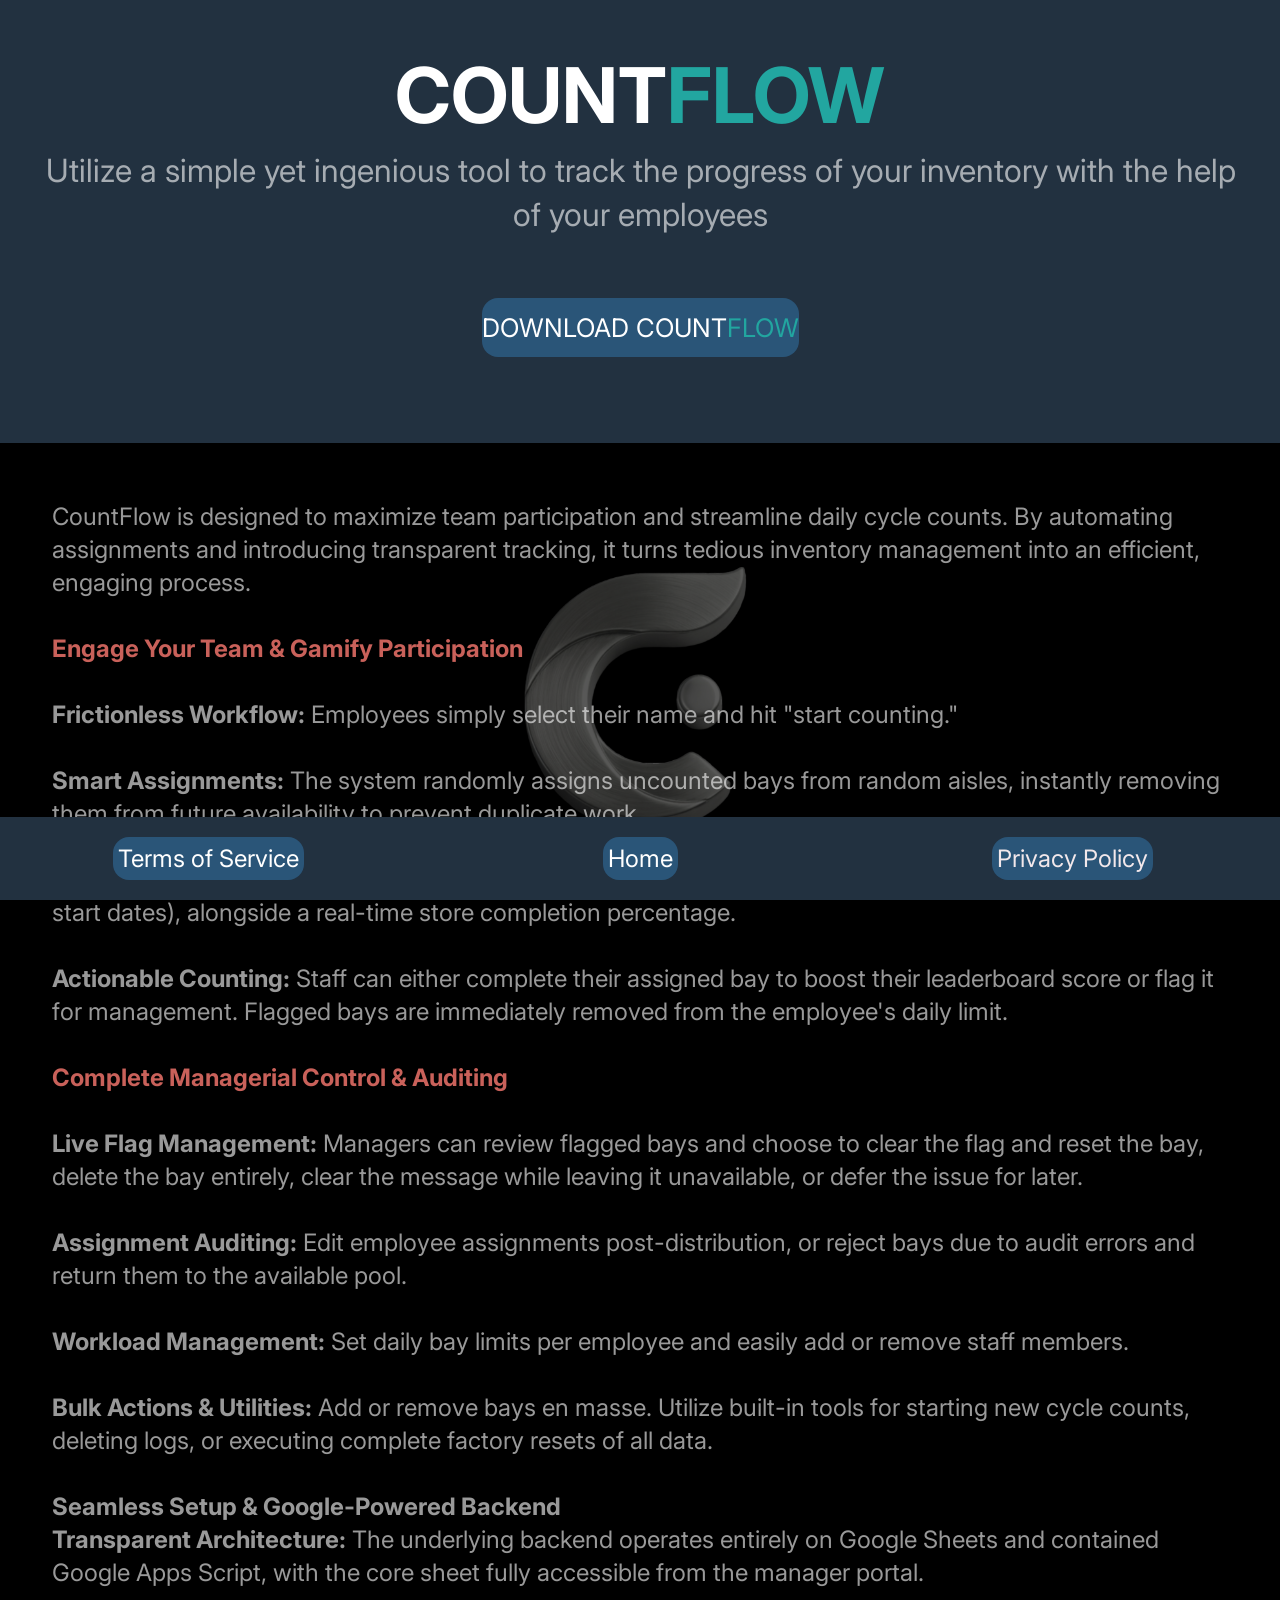
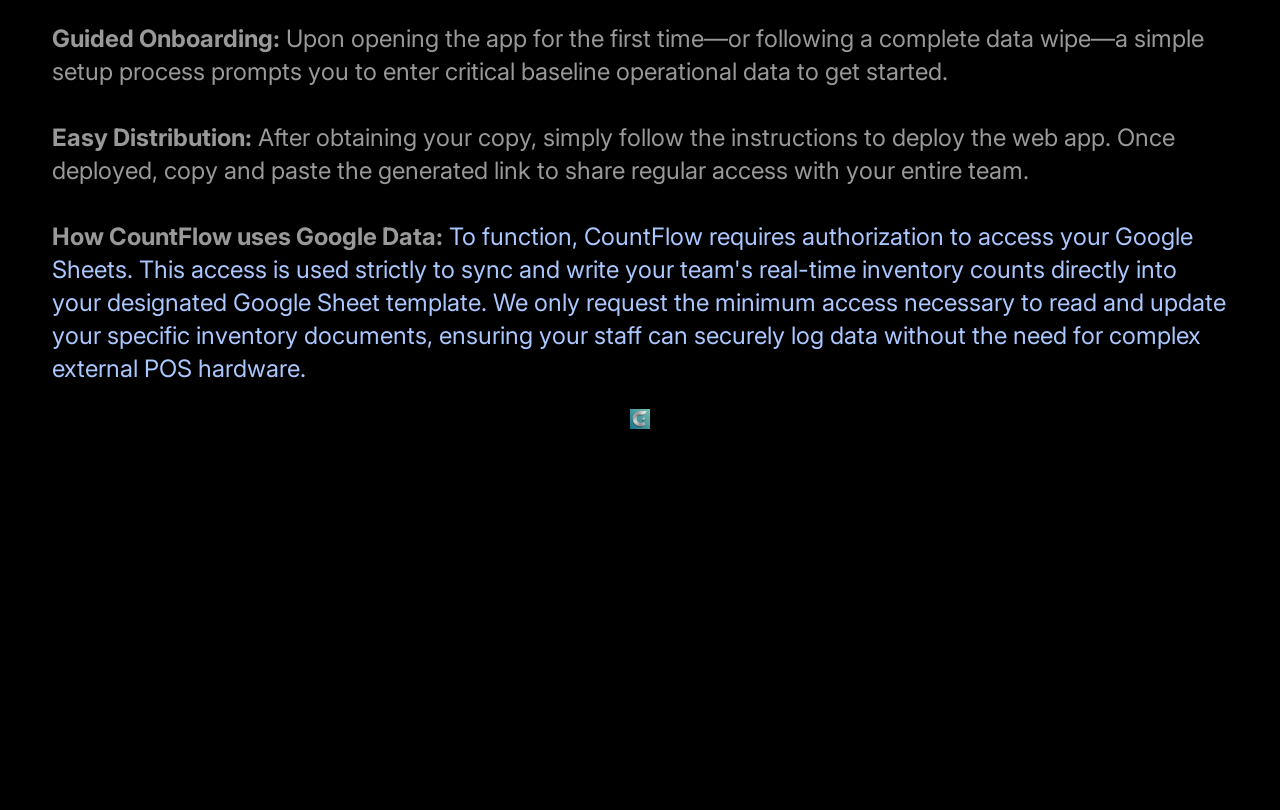
==== commit 72b2dfb9: "repush" ====
--- a/copy-1/index.html
+++ b/copy-1/index.html
@@ -1,4 +1,4 @@
-<!DOCTYPE html><html lang="en" data-ws-project="5d672a60-8f89-48f3-bef6-e9e2d0ba86ee" data-ws-version="1286" data-ws-last-published="2026-08-06T21:41:07.242Z"><head><link rel="stylesheet" type="text/css" href="/assets/static/app_generated_index-6937cd5a.8vQQibd5.css"><meta charSet="UTF-8"/><meta name="viewport" content="width=device-width,initial-scale=1"/><link rel="icon" href="/assets/1785475853497_-0AQm1ubM2TU1GLz2oxNb.png"/><link rel="preload" href="/assets/Inter-VariableFont_opsz_wght_5pWJ31-T_iPEwHdXmYt6P.ttf" as="font" crossorigin="anonymous"/><link rel="manifest" href="/manifest.json"/><link rel="icon" type="image/png" sizes="192x192" href="https://p-5d672a60-8f89-48f3-bef6-e9e2d0ba86ee.apps.webstudio.is/cgi/image/icon-192.png_VJ63qLIj__D3CVLiKxcO4.png?format=raw"/><link rel="icon" type="image/png" sizes="512x512" href="https://p-5d672a60-8f89-48f3-bef6-e9e2d0ba86ee.apps.webstudio.is/cgi/image/icon-512.png_h0rJJuxB0zTOePPpW3JOp.png?format=raw"/><link rel="apple-touch-icon" href="https://p-5d672a60-8f89-48f3-bef6-e9e2d0ba86ee.apps.webstudio.is/cgi/image/apple-touch-icon.png_UUC1Fjp0uTHZXzWdrjru_.png?format=raw"/><meta property="og:url" content="https://url/copy-1"/><meta property="og:title" content="Count Your Store With Help"/><meta property="og:type" content="website"/><meta property="og:site_name" content="CountFlow"/><meta name="robots" content="noindex, nofollow"/><meta name="description" content="Elevate your team and inventory effortlessly with countflow, where overwhelming needs meet user-friendly assignment and managerment tools."/><meta property="og:description" content="Elevate your team and inventory effortlessly with countflow, where overwhelming needs meet user-friendly assignment and managerment tools."/><meta property="og:image" content="/assets/1785475853497_-0AQm1ubM2TU1GLz2oxNb.png"/><meta property="twitter:card" content="summary_large_image"/><title>Count Your Store With Help</title><script type="application/ld+json">{
+<!DOCTYPE html><html lang="en" data-ws-project="5d672a60-8f89-48f3-bef6-e9e2d0ba86ee" data-ws-version="1312" data-ws-last-published="2026-08-07T00:26:38.784Z"><head><link rel="stylesheet" type="text/css" href="/assets/static/app_generated_index-6937cd5a.BZ_Z6TKs.css"><meta charSet="UTF-8"/><meta name="viewport" content="width=device-width,initial-scale=1"/><link rel="icon" href="/assets/1785475853497_-0AQm1ubM2TU1GLz2oxNb.png"/><link rel="preload" href="/assets/Inter-VariableFont_opsz_wght_5pWJ31-T_iPEwHdXmYt6P.ttf" as="font" crossorigin="anonymous"/><link rel="manifest" href="/manifest.json"/><link rel="icon" type="image/png" sizes="192x192" href="https://p-5d672a60-8f89-48f3-bef6-e9e2d0ba86ee.apps.webstudio.is/cgi/image/icon-192.png_VJ63qLIj__D3CVLiKxcO4.png?format=raw"/><link rel="icon" type="image/png" sizes="512x512" href="https://p-5d672a60-8f89-48f3-bef6-e9e2d0ba86ee.apps.webstudio.is/cgi/image/icon-512.png_h0rJJuxB0zTOePPpW3JOp.png?format=raw"/><link rel="apple-touch-icon" href="https://p-5d672a60-8f89-48f3-bef6-e9e2d0ba86ee.apps.webstudio.is/cgi/image/apple-touch-icon.png_UUC1Fjp0uTHZXzWdrjru_.png?format=raw"/><meta property="og:url" content="https://url/copy-1"/><meta property="og:title" content="Count Your Store With Help"/><meta property="og:type" content="website"/><meta property="og:site_name" content="CountFlow"/><meta name="robots" content="noindex, nofollow"/><meta name="description" content="Elevate your team and inventory effortlessly with countflow, where overwhelming needs meet user-friendly assignment and managerment tools."/><meta property="og:description" content="Elevate your team and inventory effortlessly with countflow, where overwhelming needs meet user-friendly assignment and managerment tools."/><meta property="og:image" content="/assets/1785475853497_-0AQm1ubM2TU1GLz2oxNb.png"/><meta property="twitter:card" content="summary_large_image"/><title>Count Your Store With Help</title><script type="application/ld+json">{
   "@context": "https://schema.org",
   "@type": "WebSite",
   "name": "CountFlow"
@@ -23,11 +23,11 @@
         animation-duration: 1ms;
       }
     }
-    </style><noscript><style>[data-ws-animate-id="_Rm_"] > :not(:is([data-ws-animate-id], [data-ws-no-initial-animation])), [data-ws-animate-id="_Rm_"] > [data-ws-animate-id] > :not(:is([data-ws-animate-id], [data-ws-no-initial-animation])), [data-ws-animate-id="_Rm_"] > [data-ws-animate-id] > [data-ws-animate-id] > :not(:is([data-ws-animate-id], [data-ws-no-initial-animation])), [data-ws-animate-id="_Rm_"] > [data-ws-animate-id] > [data-ws-animate-id] > [data-ws-animate-id] > :not(:is([data-ws-animate-id], [data-ws-no-initial-animation])), [data-ws-animate-id="_Rm_"] > [data-ws-animate-id] > [data-ws-animate-id] > [data-ws-animate-id] > [data-ws-animate-id] > :not(:is([data-ws-animate-id], [data-ws-no-initial-animation])) { animation: none; }</style></noscript><div data-ws-animate-id="_Rm_" style="display:contents"><div class="w-element c653p2c c1yajs6b ccz6azl c1cvcmzo c1yqyw6y cnrb9gd c1yvtbvz"><div class="w-element cry9bxc c1lfjoq7 ct02u4h c1qyy4dh ceu66s9 c12ae6v5 cnkxooo cblpe2z"><h1 class="w-element cpuutlo c1krrbdz c1tme1mb co8gpyk c1yu601v">COUNT<span class="w-element c1xav0q">FLOW</span></h1></div><div class="w-element cyllz0u"><p class="w-element c1h8j93l c1qom380 co8gpyk clqk72p c6ph2ub c1pvbo9l c1wxxfvv">Utilize a simple yet ingenious tool to track the progress of your inventory with the help of your employees</p></div><div class="w-element cry9bxc c1qyy4dh ct02u4h c1hlynyd"><a href="https://docs.google.com/spreadsheets/d/1K8tJkBP1QB2iLmN9M-AG_zc5sUXFjGqNvtH6yi6tLrI/template/preview#gid=1000" target="_blank" class="w-element co2dlcz coj9630 c1wc28z7 c155auzf cmw0roc c1b1clqm chhzvio cll7d9z c1h8nzll ceg3mc6 c135vpv5 c32myit c1yzp155 c14elrlg cu7dxy1 c1jbj29i c1qadm4i cacwiv1 c182nv5j c1eanikw">DOWNLOAD COUNT<span class="w-element c1xav0q">FLOW</span></a></div></div></div></div></div><div class="w-element cavd3zn cm4r943 cl4bapb c1cn3fw9 c1dfajq9 cckmzip c6ph2ub"><img alt="" src="/assets/wYR85-remove-bg-io_a29XoINtn2RuCWra576zn.png" class="w-image cjqo3r0 c1u3iqu9 c1405ror c1357293 cddrxfv c9jnjeu c1cvcmzo c1dj4rt4 c1n6cdq4 c3xzas1 c11exdyn c1o7df7i c1qpqiln cpms08m creozns" sizes="(min-width: 1280px) 50vw, 100vw" srcSet="/assets/wYR85-remove-bg-io_a29XoINtn2RuCWra576zn.png 384w, /assets/wYR85-remove-bg-io_a29XoINtn2RuCWra576zn.png 640w, /assets/wYR85-remove-bg-io_a29XoINtn2RuCWra576zn.png 750w, /assets/wYR85-remove-bg-io_a29XoINtn2RuCWra576zn.png 828w, /assets/wYR85-remove-bg-io_a29XoINtn2RuCWra576zn.png 1080w, /assets/wYR85-remove-bg-io_a29XoINtn2RuCWra576zn.png 1200w, /assets/wYR85-remove-bg-io_a29XoINtn2RuCWra576zn.png 1920w, /assets/wYR85-remove-bg-io_a29XoINtn2RuCWra576zn.png 2048w, /assets/wYR85-remove-bg-io_a29XoINtn2RuCWra576zn.png 3840w" decoding="async" loading="lazy"/><p class="w-element c1fsvple ch51qie c125plrs c11exdyn ck3af4j c1wxxfvv"><span class="w-element"><span class="w-element"><br/>CountFlow is designed to maximize team participation and streamline daily cycle counts. By automating assignments and introducing transparent tracking, it turns tedious inventory management into an efficient, engaging process.<br/><br/><span class="w-element c1e6e8f6"><span class="w-element"><b class="w-element c6tghhx ciajael cgi8teu c1bbrjni c1dntxvd">Engage Your Team &amp; Gamify Participation</b></span></span><br/><br/><b class="w-element">Frictionless Workflow:</b> Employees simply select their name and hit &quot;start counting.&quot;<br/><br/><b class="w-element">Smart Assignments:</b> The system randomly assigns uncounted bays from random aisles, instantly removing them from future availability to prevent duplicate work.<br/><br/><b class="w-element">Live Leaderboards:</b></span><span class="w-element"> A public leaderboard displays the top three counters for the current cycle (with editable start dates), alongside a real-time store completion percentage.<br/><br/><b class="w-element">Actionable Counting:</b> Staff can either complete their assigned bay to boost their leaderboard score or flag it for management. Flagged bays are immediately removed from the employee&#x27;s daily limit.<br/><br/><b class="w-element c1dntxvd">Complete Managerial Control &amp; Auditing</b><br/><br/><b class="w-element">Live Flag Management:</b> Managers can review flagged bays and choose to clear the flag and reset the bay, delete the bay entirely, clear the message while leaving it unavailable, or defer the issue for later.<br/><br/><b class="w-element">Assignment Auditing:</b> Edit employee assignments post-distribution, or reject bays due to audit errors and return them to the available pool.<br/><br/><b class="w-element">Workload Management:</b> Set daily bay limits per employee and easily add or remove staff members.<br/><br/><b class="w-element">Bulk Actions &amp; Utilities:</b> Add or remove bays en masse. Utilize built-in tools for starting new cycle counts, deleting logs, or executing complete factory resets of all data.<br/><br/><b class="w-element">Seamless Setup &amp; Google-Powered Backend</b><br/><b class="w-element">Transparent Architecture:</b> The underlying backend operates entirely on Google Sheets and contained Google Apps Script, with the core sheet fully accessible from the manager portal.<br/><br/><b class="w-element">Guided Onboarding:</b> Upon opening the app for the first time—or following a complete data wipe—a simple setup process prompts you to enter critical baseline operational data to get started.<br/><br/><b class="w-element">Easy Distribution:</b> After obtaining your copy, simply follow the instructions to deploy the web app. Once deployed, copy and paste the generated link to share regular access with your entire team.<br/><br/><span class="w-element"><b class="w-element">How CountFlow uses Google Data:</b></span><span class="w-element ch2uanm"> To function, CountFlow requires authorization to access your Google Sheets. This access is used strictly to sync and write your team&#x27;s real-time inventory counts directly into your designated Google Sheet template. We only request the minimum access necessary to read and update your specific inventory documents, ensuring your staff can securely log data without the need for complex external POS hardware.</span></span></span></p><img alt="" src="/assets/CountFlow_Logo_120x120_MmacXjF3qzFcMIl-ZIBAc.png" class="w-image cry9bxc c1qyy4dh ct02u4h c1lxiyww c9jnjeu c1357293 c1y4q9br" sizes="(min-width: 1280px) 50vw, 100vw" srcSet="/assets/CountFlow_Logo_120x120_MmacXjF3qzFcMIl-ZIBAc.png 384w, /assets/CountFlow_Logo_120x120_MmacXjF3qzFcMIl-ZIBAc.png 640w, /assets/CountFlow_Logo_120x120_MmacXjF3qzFcMIl-ZIBAc.png 750w, /assets/CountFlow_Logo_120x120_MmacXjF3qzFcMIl-ZIBAc.png 828w, /assets/CountFlow_Logo_120x120_MmacXjF3qzFcMIl-ZIBAc.png 1080w, /assets/CountFlow_Logo_120x120_MmacXjF3qzFcMIl-ZIBAc.png 1200w, /assets/CountFlow_Logo_120x120_MmacXjF3qzFcMIl-ZIBAc.png 1920w, /assets/CountFlow_Logo_120x120_MmacXjF3qzFcMIl-ZIBAc.png 2048w, /assets/CountFlow_Logo_120x120_MmacXjF3qzFcMIl-ZIBAc.png 3840w" decoding="async" loading="lazy"/></div><div style="display:contents"><div style="display:contents"><div class="w-element c7klx50 c1ur2mcm c1qrxaqp c2zcut6 c13xp6bn cdustl c1v6xmls ccwvyah c7lwdv2 c1fpvx8m c1obclj7 cry9bxc c1lxiyww c1qyy4dh ct02u4h c1cegu17 c44weh2 c1cn3fw9 cgplkea c1c15cox c133tqca c653p2c ccz6azl cm4r943 c3xzas1 c1dj4rt4 c1n6cdq4 cl4bapb c18fu4qo c11im8l6 c1di91x"><a class="w-element cu9bzh8 c1sulkph cu7dxy1 c1jbj29i c1qadm4i cacwiv1 c182nv5j c1fsvple cmw0roc chhzvio cll7d9z c1h8nzll ceg3mc6 c135vpv5 c1b1clqm c1frpvgv" href="/terms-of-service">Terms of Service</a><a class="w-element cu9bzh8 c1sulkph cu7dxy1 c1jbj29i c1qadm4i cacwiv1 c182nv5j c1fsvple cmw0roc chhzvio cll7d9z c1h8nzll ceg3mc6 c135vpv5 c1b1clqm c1frpvgv" href="/">Home</a><a class="w-element c1sulkph cu7dxy1 c1jbj29i c1qadm4i cacwiv1 c182nv5j c1fsvple chhzvio cll7d9z c1h8nzll ceg3mc6 c135vpv5 cmw0roc c1lr17kr c1frpvgv" href="/privacy-policy">Privacy Policy</a></div></div></div>
+    </style><noscript><style>[data-ws-animate-id="_Rm_"] > :not(:is([data-ws-animate-id], [data-ws-no-initial-animation])), [data-ws-animate-id="_Rm_"] > [data-ws-animate-id] > :not(:is([data-ws-animate-id], [data-ws-no-initial-animation])), [data-ws-animate-id="_Rm_"] > [data-ws-animate-id] > [data-ws-animate-id] > :not(:is([data-ws-animate-id], [data-ws-no-initial-animation])), [data-ws-animate-id="_Rm_"] > [data-ws-animate-id] > [data-ws-animate-id] > [data-ws-animate-id] > :not(:is([data-ws-animate-id], [data-ws-no-initial-animation])), [data-ws-animate-id="_Rm_"] > [data-ws-animate-id] > [data-ws-animate-id] > [data-ws-animate-id] > [data-ws-animate-id] > :not(:is([data-ws-animate-id], [data-ws-no-initial-animation])) { animation: none; }</style></noscript><div data-ws-animate-id="_Rm_" style="display:contents"><div class="w-element c653p2c c1ll9scn ccz6azl c1cvcmzo c1yqyw6y cnrb9gd c1yvtbvz"><div class="w-element cry9bxc c1lfjoq7 ct02u4h c1qyy4dh ceu66s9 c12ae6v5 cnkxooo cblpe2z"><h1 class="w-element cpuutlo c1krrbdz c1tme1mb co8gpyk c1yu601v">COUNT<span class="w-element c1xav0q">FLOW</span></h1></div><div class="w-element cyllz0u"><p class="w-element c1h8j93l c1qom380 co8gpyk clqk72p c6ph2ub c1pvbo9l c1wxxfvv">Utilize a simple yet ingenious tool to track the progress of your inventory with the help of your employees</p></div><div class="w-element cry9bxc c1qyy4dh ct02u4h c1hlynyd"><a href="https://docs.google.com/spreadsheets/d/1K8tJkBP1QB2iLmN9M-AG_zc5sUXFjGqNvtH6yi6tLrI/template/preview#gid=1000" target="_blank" class="w-element co2dlcz coj9630 c1wc28z7 c155auzf cmw0roc c1b1clqm chhzvio cll7d9z c1h8nzll ceg3mc6 c135vpv5 c32myit c1yzp155 c14elrlg cu7dxy1 c1jbj29i c1qadm4i cacwiv1 c182nv5j c1eanikw">DOWNLOAD COUNT<span class="w-element c1xav0q">FLOW</span></a></div></div></div></div></div><div class="w-element cavd3zn cm4r943 cl4bapb c1cn3fw9 c1dfajq9 cckmzip c6ph2ub"><img alt="" src="/assets/wYR85-remove-bg-io_a29XoINtn2RuCWra576zn.png" class="w-image cjqo3r0 c1u3iqu9 c1405ror c1357293 cddrxfv c9jnjeu c1cvcmzo c1dj4rt4 c1n6cdq4 c3xzas1 c11exdyn c1o7df7i c7v2pt7 c1fo9lv5 cpms08m creozns" sizes="(min-width: 1280px) 50vw, 100vw" srcSet="/assets/wYR85-remove-bg-io_a29XoINtn2RuCWra576zn.png 384w, /assets/wYR85-remove-bg-io_a29XoINtn2RuCWra576zn.png 640w, /assets/wYR85-remove-bg-io_a29XoINtn2RuCWra576zn.png 750w, /assets/wYR85-remove-bg-io_a29XoINtn2RuCWra576zn.png 828w, /assets/wYR85-remove-bg-io_a29XoINtn2RuCWra576zn.png 1080w, /assets/wYR85-remove-bg-io_a29XoINtn2RuCWra576zn.png 1200w, /assets/wYR85-remove-bg-io_a29XoINtn2RuCWra576zn.png 1920w, /assets/wYR85-remove-bg-io_a29XoINtn2RuCWra576zn.png 2048w, /assets/wYR85-remove-bg-io_a29XoINtn2RuCWra576zn.png 3840w" decoding="async" loading="lazy"/><p class="w-element c1fsvple ch51qie c125plrs c11exdyn ck3af4j c1wxxfvv"><span class="w-element"><span class="w-element"><br/>CountFlow is designed to maximize team participation and streamline daily cycle counts. By automating assignments and introducing transparent tracking, it turns tedious inventory management into an efficient, engaging process.<br/><br/><span class="w-element c1e6e8f6"><span class="w-element"><b class="w-element c6tghhx ciajael cgi8teu c1bbrjni c1dntxvd">Engage Your Team &amp; Gamify Participation</b></span></span><br/><br/><b class="w-element">Frictionless Workflow:</b> Employees simply select their name and hit &quot;start counting.&quot;<br/><br/><b class="w-element">Smart Assignments:</b> The system randomly assigns uncounted bays from random aisles, instantly removing them from future availability to prevent duplicate work.<br/><br/><b class="w-element">Live Leaderboards:</b></span><span class="w-element"> A public leaderboard displays the top three counters for the current cycle (with editable start dates), alongside a real-time store completion percentage.<br/><br/><b class="w-element">Actionable Counting:</b> Staff can either complete their assigned bay to boost their leaderboard score or flag it for management. Flagged bays are immediately removed from the employee&#x27;s daily limit.<br/><br/><b class="w-element c1dntxvd">Complete Managerial Control &amp; Auditing</b><br/><br/><b class="w-element">Live Flag Management:</b> Managers can review flagged bays and choose to clear the flag and reset the bay, delete the bay entirely, clear the message while leaving it unavailable, or defer the issue for later.<br/><br/><b class="w-element">Assignment Auditing:</b> Edit employee assignments post-distribution, or reject bays due to audit errors and return them to the available pool.<br/><br/><b class="w-element">Workload Management:</b> Set daily bay limits per employee and easily add or remove staff members.<br/><br/><b class="w-element">Bulk Actions &amp; Utilities:</b> Add or remove bays en masse. Utilize built-in tools for starting new cycle counts, deleting logs, or executing complete factory resets of all data.<br/><br/><b class="w-element">Seamless Setup &amp; Google-Powered Backend</b><br/><b class="w-element">Transparent Architecture:</b> The underlying backend operates entirely on Google Sheets and contained Google Apps Script, with the core sheet fully accessible from the manager portal.<br/><br/><b class="w-element">Guided Onboarding:</b> Upon opening the app for the first time—or following a complete data wipe—a simple setup process prompts you to enter critical baseline operational data to get started.<br/><br/><b class="w-element">Easy Distribution:</b> After obtaining your copy, simply follow the instructions to deploy the web app. Once deployed, copy and paste the generated link to share regular access with your entire team.<br/><br/><span class="w-element"><b class="w-element">How CountFlow uses Google Data:</b></span><span class="w-element ch2uanm"> To function, CountFlow requires authorization to access your Google Sheets. This access is used strictly to sync and write your team&#x27;s real-time inventory counts directly into your designated Google Sheet template. We only request the minimum access necessary to read and update your specific inventory documents, ensuring your staff can securely log data without the need for complex external POS hardware.</span></span></span></p><img alt="" src="/assets/CountFlow_Logo_120x120_MmacXjF3qzFcMIl-ZIBAc.png" class="w-image cry9bxc c1qyy4dh ct02u4h c1lxiyww c9jnjeu c1357293 c1y6imu0" sizes="(min-width: 1280px) 50vw, 100vw" srcSet="/assets/CountFlow_Logo_120x120_MmacXjF3qzFcMIl-ZIBAc.png 384w, /assets/CountFlow_Logo_120x120_MmacXjF3qzFcMIl-ZIBAc.png 640w, /assets/CountFlow_Logo_120x120_MmacXjF3qzFcMIl-ZIBAc.png 750w, /assets/CountFlow_Logo_120x120_MmacXjF3qzFcMIl-ZIBAc.png 828w, /assets/CountFlow_Logo_120x120_MmacXjF3qzFcMIl-ZIBAc.png 1080w, /assets/CountFlow_Logo_120x120_MmacXjF3qzFcMIl-ZIBAc.png 1200w, /assets/CountFlow_Logo_120x120_MmacXjF3qzFcMIl-ZIBAc.png 1920w, /assets/CountFlow_Logo_120x120_MmacXjF3qzFcMIl-ZIBAc.png 2048w, /assets/CountFlow_Logo_120x120_MmacXjF3qzFcMIl-ZIBAc.png 3840w" decoding="async" loading="lazy"/></div><div style="display:contents"><div style="display:contents"><div class="w-element c7klx50 c1ur2mcm c1qrxaqp c2zcut6 c13xp6bn cdustl c1v6xmls ccwvyah c7lwdv2 c1fpvx8m c1obclj7 copqmak c1lxiyww c1qyy4dh ct02u4h c1cegu17 c44weh2 c1cn3fw9 c8x4o7e c1b60xtq c133tqca c653p2c ccz6azl cm4r943 c3xzas1 c1dj4rt4 c1n6cdq4 cl4bapb c1ll9scn cqlaijg c14zrzu7 ch7qzpx cstj0zg c11im8l6 c1di91x"><a class="w-element cu9bzh8 c1sulkph cu7dxy1 c1jbj29i c1qadm4i cacwiv1 c182nv5j c1fsvple cmw0roc chhzvio cll7d9z c1h8nzll ceg3mc6 c135vpv5 c1b1clqm c1frpvgv" href="/terms-of-service">Terms of Service</a><a class="w-element cu9bzh8 c1sulkph cu7dxy1 c1jbj29i c1qadm4i cacwiv1 c182nv5j c1fsvple cmw0roc chhzvio cll7d9z c1h8nzll ceg3mc6 c135vpv5 c1b1clqm c1frpvgv" href="/">Home</a><a class="w-element c1sulkph cu7dxy1 c1jbj29i c1qadm4i cacwiv1 c182nv5j c1fsvple chhzvio cll7d9z c1h8nzll ceg3mc6 c135vpv5 cmw0roc c1lr17kr c1frpvgv" href="/privacy-policy">Privacy Policy</a></div></div></div>
       <script id="vike_pageContext" type="application/json">{"_urlRewrite":null,"pageId":"/pages/copy-1","routeParams":{},"data":{"url":"https://url/copy-1","system":{"params":{},"search":{},"origin":"https://url","pathname":"/copy-1"},"resources":{},"pageMeta":{"title":"Count Your Store With Help","description":"Elevate your team and inventory effortlessly with countflow, where overwhelming needs meet user-friendly assignment and managerment tools.","excludePageFromSearch":true,"language":"","socialImageAssetName":"1785475853497_-0AQm1ubM2TU1GLz2oxNb.png","socialImageUrl":"!undefined","status":"!undefined","redirect":"","content":"","custom":[]}}}</script>
       <script id="vike_globalContext" type="application/json">{}</script>
-      <script src="/assets/entries/entry-server-routing.Cx6o1V1C.js" type="module" async></script>
-      <link rel="modulepreload" href="/assets/entries/pages_copy-1.IzDsmYgK.js" as="script" type="text/javascript">
+      <script src="/assets/entries/entry-server-routing.CgQpr0II.js" type="module" async></script>
+      <link rel="modulepreload" href="/assets/entries/pages_copy-1.C-OCn-Ra.js" as="script" type="text/javascript">
       <link rel="modulepreload" href="/assets/chunks/chunk-D0ttrLUr.js" as="script" type="text/javascript">
       <link rel="modulepreload" href="/assets/chunks/chunk-ckwbz45p.js" as="script" type="text/javascript">
       <link rel="modulepreload" href="/assets/chunks/chunk-DfP7IZ3A.js" as="script" type="text/javascript">
--- a/assets/static/app_generated_index-6937cd5a.BZ_Z6TKs.css
+++ b/assets/static/app_generated_index-6937cd5a.BZ_Z6TKs.css
@@ -0,0 +1 @@
+@font-face{font-family:Inter;font-style:normal;font-weight:100 900;font-display:swap;src:url(/assets/Inter-VariableFont_opsz_wght_5pWJ31-T_iPEwHdXmYt6P.ttf) format("truetype")}@layer presets{:root{display:grid;min-height:100%;grid-template-rows:auto;grid-template-columns:1fr;font-family:Arial,Roboto,sans-serif;font-size:16px;line-height:1.2;white-space:pre-wrap;white-space-collapse:preserve}a.w-element{box-sizing:border-box}b.w-element{font-weight:700;box-sizing:border-box}body.w-element{box-sizing:border-box;-webkit-font-smoothing:antialiased;-moz-osx-font-smoothing:grayscale;margin:0}div.w-element,h1.w-element,p.w-element,span.w-element{box-sizing:border-box}body.w-body{box-sizing:border-box;-webkit-font-smoothing:antialiased;-moz-osx-font-smoothing:grayscale;margin:0}div.w-box{box-sizing:border-box}header.w-box{box-sizing:border-box}main.w-box{box-sizing:border-box}nav.w-box{box-sizing:border-box}section.w-box{box-sizing:border-box}img.w-image{box-sizing:border-box;max-width:100%;display:block;height:auto}div.w-html-embed{display:contents;white-space:normal;white-space-collapse:collapse}div.w-navigation-menu,div.w-menu-list,div.w-menu-item{box-sizing:border-box}button.w-button{font-family:inherit;font-size:100%;line-height:1.15;box-sizing:border-box;border-top-style:solid;border-right-style:solid;border-bottom-style:solid;border-left-style:solid;text-transform:none;margin:0}div.w-text{box-sizing:border-box;min-height:1em}div.w-menu-content,div.w-menu-viewport,div.w-dialog-overlay,div.w-dialog-content{box-sizing:border-box}a.w-link{box-sizing:border-box;display:inline-block}button.w-close-button{background-color:transparent;background-image:none;font-family:inherit;font-size:100%;line-height:1.15;box-sizing:border-box;text-transform:none;border:0px solid rgb(226 232 240 / 1);margin:0;padding:0}ol.w-list{box-sizing:border-box;margin-top:0;margin-bottom:10px;padding-left:40px}li.w-list-item,p.w-paragraph{box-sizing:border-box}}@media all{:root{--font-lineheight-00: .95;--font-lineheight-0: 1.1;--font-lineheight-1: 1.25;--font-lineheight-2: 1.375;--font-lineheight-3: 1.5;--font-lineheight-4: 1.75;--font-lineheight-5: 2;--font-letterspacing-0: -2px;--font-letterspacing-1: .025em;--font-letterspacing-2: .05em;--font-letterspacing-3: .075em;--font-letterspacing-4: .15em;--font-letterspacing-5: .5em;--font-letterspacing-6: .75em;--font-letterspacing-7: 1em;--font-size-00: .5rem;--font-size-0: .75rem;--font-size-1: 1rem;--font-size-2: 1.1rem;--font-size-3: 1.25rem;--font-size-4: 1.5rem;--font-size-5: 2rem;--font-size-6: 2.5rem;--font-size-7: 3rem;--font-size-8: 3.5rem;--font-size-fluid-0: clamp(.85rem,2vw,1.125rem);--font-size-fluid-1: clamp(1.25rem,4vw,1.5rem);--font-size-fluid-2: clamp(1.5rem,6vw,2.5rem);--font-size-fluid-3: clamp(2rem,9vw,5rem);--size-000: -.5rem;--size-00: -.25rem;--size-1: .25rem;--size-2: .5rem;--size-3: 1rem;--size-4: 1.25rem;--size-5: 1.5rem;--size-6: 1.75rem;--size-7: 2rem;--size-8: 3rem;--size-9: 4rem;--size-10: 5rem;--size-11: 7.5rem;--size-12: 10rem;--size-13: 15rem;--size-14: 20rem;--size-15: 30rem;--size-px-000: -8px;--size-px-00: -4px;--size-px-1: 4px;--size-px-2: 8px;--size-px-3: 16px;--size-px-4: 20px;--size-px-5: 24px;--size-px-6: 28px;--size-px-7: 32px;--size-px-8: 48px;--size-px-9: 64px;--size-px-10: 80px;--size-px-11: 120px;--size-px-12: 160px;--size-px-13: 240px;--size-px-14: 320px;--size-px-15: 480px;--size-fluid-1: clamp(.5rem,1vw,1rem);--size-fluid-2: clamp(1rem,2vw,1.5rem);--size-fluid-3: clamp(1.5rem,3vw,2rem);--size-fluid-4: clamp(2rem,4vw,3rem);--size-fluid-5: clamp(4rem,5vw,5rem);--size-fluid-6: clamp(5rem,7vw,7.5rem);--size-fluid-7: clamp(7.5rem,10vw,10rem);--size-fluid-8: clamp(10rem,20vw,15rem);--size-fluid-9: clamp(15rem,30vw,20rem);--size-fluid-10: clamp(20rem,40vw,30rem);--size-content-1: 20ch;--size-content-2: 45ch;--size-content-3: 60ch;--size-header-1: 20ch;--size-header-2: 25ch;--size-header-3: 35ch;--size-xxs: 240px;--size-xs: 360px;--size-sm: 480px;--size-md: 768px;--size-lg: 1100px;--size-xl: 1440px;--size-xxl: 1920px;--size-relative-000: -.5ch;--size-relative-00: -.25ch;--size-relative-1: .25ch;--size-relative-2: .5ch;--size-relative-3: 1ch;--size-relative-4: 1.25ch;--size-relative-5: 1.5ch;--size-relative-6: 1.75ch;--size-relative-7: 2ch;--size-relative-8: 3ch;--size-relative-9: 4ch;--size-relative-10: 5ch;--size-relative-11: 7.5ch;--size-relative-12: 10ch;--size-relative-13: 15ch;--size-relative-14: 20ch;--size-relative-15: 30ch;--ease-1: cubic-bezier(.25,0,.5,1);--ease-2: cubic-bezier(.25,0,.4,1);--ease-3: cubic-bezier(.25,0,.3,1);--ease-4: cubic-bezier(.25,0,.2,1);--ease-5: cubic-bezier(.25,0,.1,1);--ease-in-1: cubic-bezier(.25,0,1,1);--ease-in-2: cubic-bezier(.5,0,1,1);--ease-in-3: cubic-bezier(.7,0,1,1);--ease-in-4: cubic-bezier(.9,0,1,1);--ease-in-5: cubic-bezier(1,0,1,1);--ease-out-1: cubic-bezier(0,0,.75,1);--ease-out-2: cubic-bezier(0,0,.5,1);--ease-out-3: cubic-bezier(0,0,.3,1);--ease-out-4: cubic-bezier(0,0,.1,1);--ease-out-5: cubic-bezier(0,0,0,1);--ease-in-out-1: cubic-bezier(.1,0,.9,1);--ease-in-out-2: cubic-bezier(.3,0,.7,1);--ease-in-out-3: cubic-bezier(.5,0,.5,1);--ease-in-out-4: cubic-bezier(.7,0,.3,1);--ease-in-out-5: cubic-bezier(.9,0,.1,1);--ease-elastic-out-1: cubic-bezier(.5,.75,.75,1.25);--ease-elastic-out-2: cubic-bezier(.5,1,.75,1.25);--ease-elastic-out-3: cubic-bezier(.5,1.25,.75,1.25);--ease-elastic-out-4: cubic-bezier(.5,1.5,.75,1.25);--ease-elastic-out-5: cubic-bezier(.5,1.75,.75,1.25);--ease-elastic-in-1: cubic-bezier(.5,-.25,.75,1);--ease-elastic-in-2: cubic-bezier(.5,-.5,.75,1);--ease-elastic-in-3: cubic-bezier(.5,-.75,.75,1);--ease-elastic-in-4: cubic-bezier(.5,-1,.75,1);--ease-elastic-in-5: cubic-bezier(.5,-1.25,.75,1);--ease-elastic-in-out-1: cubic-bezier(.5,-.1,.1,1.5);--ease-elastic-in-out-2: cubic-bezier(.5,-.3,.1,1.5);--ease-elastic-in-out-3: cubic-bezier(.5,-.5,.1,1.5);--ease-elastic-in-out-4: cubic-bezier(.5,-.7,.1,1.5);--ease-elastic-in-out-5: cubic-bezier(.5,-.9,.1,1.5);--ease-step-1: steps(2);--ease-step-2: steps(3);--ease-step-3: steps(4);--ease-step-4: steps(7);--ease-step-5: steps(10);--ease-elastic-1: var(--ease-elastic-out-1);--ease-elastic-2: var(--ease-elastic-out-2);--ease-elastic-3: var(--ease-elastic-out-3);--ease-elastic-4: var(--ease-elastic-out-4);--ease-elastic-5: var(--ease-elastic-out-5);--ease-squish-1: var(--ease-elastic-in-out-1);--ease-squish-2: var(--ease-elastic-in-out-2);--ease-squish-3: var(--ease-elastic-in-out-3);--ease-squish-4: var(--ease-elastic-in-out-4);--ease-squish-5: var(--ease-elastic-in-out-5);--ease-spring-1: linear(0,.006,.025 2.8%,.101 6.1%,.539 18.9%,.721 25.3%,.849 31.5%,.937 38.1%,.968 41.8%,.991 45.7%,1.006 50.1%,1.015 55%,1.017 63.9%,1.001);--ease-spring-2: linear(0,.007,.029 2.2%,.118 4.7%,.625 14.4%,.826 19%,.902,.962,1.008 26.1%,1.041 28.7%,1.064 32.1%,1.07 36%,1.061 40.5%,1.015 53.4%,.999 61.6%,.995 71.2%,1);--ease-spring-3: linear(0,.009,.035 2.1%,.141 4.4%,.723 12.9%,.938 16.7%,1.017,1.077,1.121,1.149 24.3%,1.159,1.163,1.161,1.154 29.9%,1.129 32.8%,1.051 39.6%,1.017 43.1%,.991,.977 51%,.974 53.8%,.975 57.1%,.997 69.8%,1.003 76.9%,1);--ease-spring-4: linear(0,.009,.037 1.7%,.153 3.6%,.776 10.3%,1.001,1.142 16%,1.185,1.209 19%,1.215 19.9% 20.8%,1.199,1.165 25%,1.056 30.3%,1.008 33%,.973,.955 39.2%,.953 41.1%,.957 43.3%,.998 53.3%,1.009 59.1% 63.7%,.998 78.9%,1);--ease-spring-5: linear(0,.01,.04 1.6%,.161 3.3%,.816 9.4%,1.046,1.189 14.4%,1.231,1.254 17%,1.259,1.257 18.6%,1.236,1.194 22.3%,1.057 27%,.999 29.4%,.955 32.1%,.942,.935 34.9%,.933,.939 38.4%,1 47.3%,1.011,1.017 52.6%,1.016 56.4%,1 65.2%,.996 70.2%,1.001 87.2%,1);--ease-bounce-1: linear(0,.004,.016,.035,.063,.098,.141,.191,.25,.316,.391 36.8%,.563,.766,1 58.8%,.946,.908 69.1%,.895,.885,.879,.878,.879,.885,.895,.908 89.7%,.946,1);--ease-bounce-2: linear(0,.004,.016,.035,.063,.098,.141 15.1%,.25,.391,.562,.765,1,.892 45.2%,.849,.815,.788,.769,.757,.753,.757,.769,.788,.815,.85,.892 75.2%,1 80.2%,.973,.954,.943,.939,.943,.954,.973,1);--ease-bounce-3: linear(0,.004,.016,.035,.062,.098,.141 11.4%,.25,.39,.562,.764,1 30.3%,.847 34.8%,.787,.737,.699,.672,.655,.65,.656,.672,.699,.738,.787,.847 61.7%,1 66.2%,.946,.908,.885 74.2%,.879,.878,.879,.885 79.5%,.908,.946,1 87.4%,.981,.968,.96,.957,.96,.968,.981,1);--ease-bounce-4: linear(0,.004,.016 3%,.062,.141,.25,.391,.562 18.2%,1 24.3%,.81,.676 32.3%,.629,.595,.575,.568,.575,.595,.629,.676 48.2%,.811,1 56.2%,.918,.86,.825,.814,.825,.86,.918,1 77.2%,.94 80.6%,.925,.92,.925,.94 87.5%,1 90.9%,.974,.965,.974,1);--ease-bounce-5: linear(0,.004,.016 2.5%,.063,.141,.25 10.1%,.562,1 20.2%,.783,.627,.534 30.9%,.511,.503,.511,.534 38%,.627,.782,1 48.7%,.892,.815,.769 56.3%,.757,.753,.757,.769 61.3%,.815,.892,1 68.8%,.908 72.4%,.885,.878,.885,.908 79.4%,1 83%,.954 85.5%,.943,.939,.943,.954 90.5%,1 93%,.977,.97,.977,1);--layer-1: 1;--layer-2: 2;--layer-3: 3;--layer-4: 4;--layer-5: 5;--layer-important: 2147483647;--shadow-color: 220 3% 15%;--shadow-strength: 1%;--inner-shadow-highlight: inset 0-.5px 0 0#fff,inset 0 .5px 0 0 rgba(0,0,0,.067);--shadow-1: 0 1px 2px -1px hsl(var(--shadow-color)/calc(var(--shadow-strength) + 9%));--shadow-2: 0 3px 5px -2px hsl(var(--shadow-color)/calc(var(--shadow-strength) + 3%)),0 7px 14px -5px hsl(var(--shadow-color)/calc(var(--shadow-strength) + 5%));--shadow-3: 0 -1px 3px 0 hsl(var(--shadow-color)/calc(var(--shadow-strength) + 2%)),0 1px 2px -5px hsl(var(--shadow-color)/calc(var(--shadow-strength) + 2%)),0 2px 5px -5px hsl(var(--shadow-color)/calc(var(--shadow-strength) + 4%)),0 4px 12px -5px hsl(var(--shadow-color)/calc(var(--shadow-strength) + 5%)),0 12px 15px -5px hsl(var(--shadow-color)/calc(var(--shadow-strength) + 7%));--shadow-4: 0 -2px 5px 0 hsl(var(--shadow-color)/calc(var(--shadow-strength) + 2%)),0 1px 1px -2px hsl(var(--shadow-color)/calc(var(--shadow-strength) + 3%)),0 2px 2px -2px hsl(var(--shadow-color)/calc(var(--shadow-strength) + 3%)),0 5px 5px -2px hsl(var(--shadow-color)/calc(var(--shadow-strength) + 4%)),0 9px 9px -2px hsl(var(--shadow-color)/calc(var(--shadow-strength) + 5%)),0 16px 16px -2px hsl(var(--shadow-color)/calc(var(--shadow-strength) + 6%));--shadow-5: 0 -1px 2px 0 hsl(var(--shadow-color)/calc(var(--shadow-strength) + 2%)),0 2px 1px -2px hsl(var(--shadow-color)/calc(var(--shadow-strength) + 3%)),0 5px 5px -2px hsl(var(--shadow-color)/calc(var(--shadow-strength) + 3%)),0 10px 10px -2px hsl(var(--shadow-color)/calc(var(--shadow-strength) + 4%)),0 20px 20px -2px hsl(var(--shadow-color)/calc(var(--shadow-strength) + 5%)),0 40px 40px -2px hsl(var(--shadow-color)/calc(var(--shadow-strength) + 7%));--shadow-6: 0 -1px 2px 0 hsl(var(--shadow-color)/calc(var(--shadow-strength) + 2%)),0 3px 2px -2px hsl(var(--shadow-color)/calc(var(--shadow-strength) + 3%)),0 7px 5px -2px hsl(var(--shadow-color)/calc(var(--shadow-strength) + 3%)),0 12px 10px -2px hsl(var(--shadow-color)/calc(var(--shadow-strength) + 4%)),0 22px 18px -2px hsl(var(--shadow-color)/calc(var(--shadow-strength) + 5%)),0 41px 33px -2px hsl(var(--shadow-color)/calc(var(--shadow-strength) + 6%)),0 100px 80px -2px hsl(var(--shadow-color)/calc(var(--shadow-strength) + 7%));--inner-shadow-0: inset 0 0 0 1px hsl(var(--shadow-color)/calc(var(--shadow-strength) + 9%));--inner-shadow-1: inset 0 1px 2px 0 hsl(var(--shadow-color)/calc(var(--shadow-strength) + 9%)),var(--inner-shadow-highlight);--inner-shadow-2: inset 0 1px 4px 0 hsl(var(--shadow-color)/calc(var(--shadow-strength) + 9%)),var(--inner-shadow-highlight);--inner-shadow-3: inset 0 2px 8px 0 hsl(var(--shadow-color)/calc(var(--shadow-strength) + 9%)),var(--inner-shadow-highlight);--inner-shadow-4: inset 0 2px 14px 0 hsl(var(--shadow-color)/calc(var(--shadow-strength) + 9%)),var(--inner-shadow-highlight);--ratio-square: 1;--ratio-landscape: 4/3;--ratio-portrait: 3/4;--ratio-widescreen: 16/9;--ratio-ultrawide: 18/5;--ratio-golden: 1.618/1;--gray-0: rgb(255 255 255 / 1);--gray-1: unset;--gray-2: unset;--gray-3: rgb(217 217 217 / 1);--gray-4: unset;--gray-5: unset;--gray-6: unset;--gray-7: unset;--gray-8: unset;--gray-9: rgb(40 39 41 / 1);--gray-10: unset;--gray-11: unset;--gray-12: rgb(0 0 0 / 1);--stone-0: unset;--stone-1: unset;--stone-2: unset;--stone-3: unset;--stone-4: unset;--stone-5: unset;--stone-6: unset;--stone-7: unset;--stone-8: unset;--stone-9: unset;--stone-10: unset;--stone-11: unset;--stone-12: unset;--red-0: unset;--red-1: unset;--red-2: unset;--red-3: unset;--red-4: unset;--red-5: unset;--red-6: unset;--red-7: unset;--red-8: unset;--red-9: unset;--red-10: unset;--red-11: unset;--red-12: unset;--pink-0: unset;--pink-1: unset;--pink-2: unset;--pink-3: unset;--pink-4: unset;--pink-5: unset;--pink-6: unset;--pink-7: unset;--pink-8: unset;--pink-9: unset;--pink-10: unset;--pink-11: unset;--pink-12: unset;--purple-0: rgb(249 245 255 / 1);--purple-1: unset;--purple-2: unset;--purple-3: unset;--purple-4: unset;--purple-5: rgb(152 85 255 / 1);--purple-6: rgb(140 69 255 / 1);--purple-7: unset;--purple-8: rgb(101 59 148 / 1);--purple-9: unset;--purple-10: unset;--purple-11: rgb(42 25 60 / 1);--purple-12: rgb(2 1 3 / 1);--violet-0: unset;--violet-1: unset;--violet-2: unset;--violet-3: unset;--violet-4: unset;--violet-5: unset;--violet-6: unset;--violet-7: unset;--violet-8: unset;--violet-9: unset;--violet-10: unset;--violet-11: unset;--violet-12: unset;--indigo-0: unset;--indigo-1: unset;--indigo-2: unset;--indigo-3: unset;--indigo-4: unset;--indigo-5: unset;--indigo-6: unset;--indigo-7: unset;--indigo-8: unset;--indigo-9: unset;--indigo-10: unset;--indigo-11: unset;--indigo-12: unset;--blue-0: unset;--blue-1: unset;--blue-2: unset;--blue-3: unset;--blue-4: unset;--blue-5: unset;--blue-6: unset;--blue-7: unset;--blue-8: unset;--blue-9: unset;--blue-10: unset;--blue-11: unset;--blue-12: unset;--cyan-0: unset;--cyan-1: unset;--cyan-2: unset;--cyan-3: unset;--cyan-4: unset;--cyan-5: unset;--cyan-6: unset;--cyan-7: unset;--cyan-8: unset;--cyan-9: unset;--cyan-10: unset;--cyan-11: unset;--cyan-12: unset;--teal-0: unset;--teal-1: unset;--teal-2: unset;--teal-3: unset;--teal-4: unset;--teal-5: unset;--teal-6: unset;--teal-7: unset;--teal-8: unset;--teal-9: unset;--teal-10: unset;--teal-11: unset;--teal-12: unset;--green-0: unset;--green-1: unset;--green-2: unset;--green-3: unset;--green-4: unset;--green-5: unset;--green-6: unset;--green-7: unset;--green-8: unset;--green-9: unset;--green-10: unset;--green-11: unset;--green-12: unset;--lime-0: unset;--lime-1: unset;--lime-2: unset;--lime-3: unset;--lime-4: unset;--lime-5: unset;--lime-6: unset;--lime-7: unset;--lime-8: unset;--lime-9: unset;--lime-10: unset;--lime-11: unset;--lime-12: unset;--yellow-0: unset;--yellow-1: unset;--yellow-2: unset;--yellow-3: unset;--yellow-4: unset;--yellow-5: unset;--yellow-6: unset;--yellow-7: unset;--yellow-8: unset;--yellow-9: unset;--yellow-10: unset;--yellow-11: unset;--yellow-12: unset;--orange-0: unset;--orange-1: unset;--orange-2: unset;--orange-3: unset;--orange-4: unset;--orange-5: unset;--orange-6: unset;--orange-7: unset;--orange-8: unset;--orange-9: unset;--orange-10: unset;--orange-11: unset;--orange-12: unset;--choco-0: unset;--choco-1: unset;--choco-2: unset;--choco-3: unset;--choco-4: unset;--choco-5: unset;--choco-6: unset;--choco-7: unset;--choco-8: unset;--choco-9: unset;--choco-10: unset;--choco-11: unset;--choco-12: unset;--brown-0: unset;--brown-1: unset;--brown-2: unset;--brown-3: unset;--brown-4: unset;--brown-5: unset;--brown-6: unset;--brown-7: unset;--brown-8: unset;--brown-9: unset;--brown-10: unset;--brown-11: unset;--brown-12: unset;--sand-0: unset;--sand-1: unset;--sand-2: unset;--sand-3: unset;--sand-4: unset;--sand-5: unset;--sand-6: unset;--sand-7: unset;--sand-8: unset;--sand-9: unset;--sand-10: unset;--sand-11: unset;--sand-12: unset;--camo-0: unset;--camo-1: unset;--camo-2: unset;--camo-3: unset;--camo-4: unset;--camo-5: unset;--camo-6: unset;--camo-7: unset;--camo-8: unset;--camo-9: unset;--camo-10: unset;--camo-11: unset;--camo-12: unset;--jungle-0: unset;--jungle-1: unset;--jungle-2: unset;--jungle-3: unset;--jungle-4: unset;--jungle-5: unset;--jungle-6: unset;--jungle-7: unset;--jungle-8: unset;--jungle-9: unset;--jungle-10: unset;--jungle-11: unset;--jungle-12: unset;--gradient-1: linear-gradient(270deg,#0D0718 0%,rgba(15,8,27,0));--gradient-2: linear-gradient(180deg,#FFFFFF 54.17%,#B372CF 100%);--gradient-3: linear-gradient(180deg,rgba(0,0,0,0));--gradient-4: linear-gradient(180deg,transparent 0%,#371866 100%);--gradient-5: linear-gradient(179.77deg,rgba(3,1,6,0));--gradient-6: linear-gradient(107.08deg,#190D2E .54%,#020103 99.46%);--gradient-7: radial-gradient(circle,#56299D 0%,#020103 100%);--gradient-8: linear-gradient(180deg,#010002 0%,#361764 100%);--gradient-9: linear-gradient(180deg,#000000 29%,rgba(0,0,0,0));--gradient-10: linear-gradient(180.17deg,rgba(2,1,3,0));--gradient-11: linear-gradient(180deg,#000000 0%,#371866 100%);--gradient-12: unset;--gradient-13: unset;--gradient-14: unset;--gradient-15: unset;--gradient-16: unset;--gradient-17: unset;--gradient-18: unset;--gradient-19: unset;--gradient-20: unset;--gradient-21: unset;--gradient-22: unset;--gradient-23: unset;--gradient-24: unset;--gradient-25: unset;--gradient-26: unset;--gradient-27: unset;--gradient-28: unset;--gradient-29: unset;--gradient-30: unset;--noise-1: url("data:image/svg+xml;charset=utf-8,%3Csvg viewBox='0 0 200 200' xmlns='http://www.w3.org/2000/svg'%3E%3Cfilter id='a'%3E%3CfeTurbulence type='fractalNoise' baseFrequency='.005' numOctaves='2' stitchTiles='stitch'/%3E%3C/filter%3E%3Crect width='100%25' height='100%25' filter='url(%23a)'/%3E%3C/svg%3E");--noise-2: url("data:image/svg+xml;charset=utf-8,%3Csvg viewBox='0 0 300 300' xmlns='http://www.w3.org/2000/svg'%3E%3Cfilter id='a'%3E%3CfeTurbulence type='fractalNoise' baseFrequency='.05' stitchTiles='stitch'/%3E%3C/filter%3E%3Crect width='100%25' height='100%25' filter='url(%23a)'/%3E%3C/svg%3E");--noise-3: url("data:image/svg+xml;charset=utf-8,%3Csvg viewBox='0 0 1024 1024' xmlns='http://www.w3.org/2000/svg'%3E%3Cfilter id='a'%3E%3CfeTurbulence type='fractalNoise' baseFrequency='.25' stitchTiles='stitch'/%3E%3C/filter%3E%3Crect width='100%25' height='100%25' filter='url(%23a)'/%3E%3C/svg%3E");--noise-4: url("data:image/svg+xml;charset=utf-8,%3Csvg viewBox='0 0 2056 2056' xmlns='http://www.w3.org/2000/svg'%3E%3Cfilter id='a'%3E%3CfeTurbulence type='fractalNoise' baseFrequency='.5' stitchTiles='stitch'/%3E%3C/filter%3E%3Crect width='100%25' height='100%25' filter='url(%23a)'/%3E%3C/svg%3E");--noise-5: url("data:image/svg+xml;charset=utf-8,%3Csvg viewBox='0 0 2056 2056' xmlns='http://www.w3.org/2000/svg'%3E%3Cfilter id='a'%3E%3CfeTurbulence type='fractalNoise' baseFrequency='.75' stitchTiles='stitch'/%3E%3C/filter%3E%3Crect width='100%25' height='100%25' filter='url(%23a)'/%3E%3C/svg%3E");--noise-filter-1: contrast(300%) brightness(100%);--noise-filter-2: contrast(200%) brightness(150%);--noise-filter-3: contrast(200%) brightness(250%);--noise-filter-4: contrast(200%) brightness(500%);--noise-filter-5: contrast(200%) brightness(1000%);--border-size-1: 1px;--border-size-2: 2px;--border-size-3: 5px;--border-size-4: 10px;--border-size-5: 25px;--radius-1: 2px;--radius-2: 5px;--radius-3: 1rem;--radius-4: 2rem;--radius-5: 4rem;--radius-6: 8rem;--radius-round: 100000px;--radius-conditional-1: clamp(0px, calc(100vw - 100%) * 1e5,var(--radius-1));--radius-conditional-2: clamp(0px, calc(100vw - 100%) * 1e5,var(--radius-2));--radius-conditional-3: clamp(0px, calc(100vw - 100%) * 1e5,var(--radius-3));--radius-conditional-4: clamp(0px, calc(100vw - 100%) * 1e5,var(--radius-4));--radius-conditional-5: clamp(0px, calc(100vw - 100%) * 1e5,var(--radius-5));--radius-conditional-6: clamp(0px, calc(100vw - 100%) * 1e5,var(--radius-6));background-color:var(--background-primary, rgb(13 15 18 / 1));color:var(--foreground-muted, rgb(255 255 255 / .6));--focus-color: var(--foreground-accent, rgb(34 139 230 / 1));--focus-width: 1px;--focus-offset: 0;--duration-default: .2s;--easing-default: var(--ease-out-3);--gap-xs: var(--size-2);--gap-s: var(--size-fluid-2);--gap-m: var(--size-fluid-5);--gap-l: var(--size-fluid-7);--foreground-primary: var(--gray-0);--foreground-secondary: var(--gray-12);--foreground-accent: var(--purple-5);--foreground-muted: rgb(255 255 255 / .6);--foreground-border: rgb(255 255 255 / .15);--background-primary: var(--gray-12);--background-secondary: var(--gray-0);--background-accent: var(--purple-5);font-family:Inter,sans-serif;--spacing-default: var(--size-fluid-3);font-size:16px;line-height:var(--font-lineheight-2, 1.375);--background-tertiary: var(--gray-9);--background-card: var(--background-primary, rgb(0 0 0 / 1));--0-f1720: ;--bg: #0f1720;--card: #16212b;--border: #223140;--color-primary: #2a5578;--color-teal: #22a6a0;--color-amber: #e5b27a;--color-red: #c9615a;--color-green: #6fa96a;--text: #f2ece3;--: }.c13b531o{padding-top:var(--size-2)}.c1my01bv{padding-bottom:var(--size-2)}.c1a8d7ts{padding-left:var(--size-4)}.c122t6uk{padding-right:var(--size-4)}.c1qom380{text-align:center}.c1dgwt71{background-color:var(--green-3)}.c10tv7lx{margin-top:var(--size-2)}.ceijzmy{margin-bottom:var(--size-2)}.cr8yqfm{border-top-left-radius:var(--radius-2)}.c1ufwdzl{border-top-right-radius:var(--radius-2)}.c5blvcv{border-bottom-left-radius:var(--radius-2)}.cml0h3f{border-bottom-right-radius:var(--radius-2)}.cry9bxc{display:flex}.c1qyy4dh{align-items:center}.ct02u4h{justify-content:center}.c1md20bl{column-gap:var(--gap-xs, .5rem)}.c1e892th{row-gap:var(--gap-xs, .5rem)}.c1357293{margin-right:auto}.c9jnjeu{margin-left:auto}.c1ea2p93{--demo-icon-opacity: 0 }.cvbguh1{--demo-icon-translate: 5px }.cxzbt5w{cursor:default}.c1cqu2xh{max-width:max-content}.c16o4em1{color:var(--green-12)}.c6wd8dp{border:var(--border-size-1) solid var(--green-7)}.cmkn8do:hover{--demo-icon-translate: 0px }.cohcyhg:hover{--demo-icon-opacity: 1 }.csru8nn{display:inline-flex}.cqmknsi{opacity:var(--demo-icon-opacity)}.c1187s2w{translate:0 var(--demo-icon-translate)}.cc50ri5{transition-property:translate,opacity}.cab2htk{transition-duration:.2s,.2s}.c1401ycp{transition-timing-function:cubic-bezier(.45,0,.55,1),ease}.cwc6hbl{transition-delay:0ms,0ms}.c11r52nx{transition-behavior:normal,normal}.cd3iwfe{transition-duration:var(--duration-default, .2s),var(--duration-default, .2s)}.c1yhcvvf{transition-timing-function:var(--easing-default, cubic-bezier(0,0,.3,1)),var(--easing-default, cubic-bezier(0,0,.3,1))}.c1e9wxra{transition-property:color}.c1ovbu2i{transition-duration:.2s}.c1hskipr{transition-timing-function:ease}.c18nx7en{transition-delay:0ms}.c13zjl4p{transition-behavior:normal}.cs65yuw:hover{color:var(--green-10)}.czr2pxy{width:100%}.c155uc7w{max-width:var(--size-lg, 1024px)}.c1lxiyww{flex-direction:row}.c1z0l37u{column-gap:var(--gap-s, clamp(1rem,2vw,1.5rem))}.c1ml0hr7{row-gap:var(--gap-s, clamp(1rem,2vw,1.5rem))}.c1fd0kk1{padding-right:var(--spacing-default, clamp(1.5rem,3vw,2rem))}.c11gzs80{padding-left:var(--spacing-default, clamp(1.5rem,3vw,2rem))}.c1sche0c{padding-top:var(--size-2, .5rem)}.c1l2989r{padding-bottom:var(--size-2, .5rem)}.cjqo3r0{position:fixed}.c1cvcmzo{top:0}.c3xzas1{left:0}.c1n6cdq4{right:0}.c1a5jpyh{z-index:var(--layer-3)}.c18j5d8w{background-color:#000000d4}.c1fysxfs{-webkit-backdrop-filter:blur(5px);backdrop-filter:blur(5px)}.cvblku1{padding-left:var(--size-8)}.c1xuq60h{padding-right:var(--size-8)}.c1p217py{border-top-left-radius:var(--radius-5)}.c193ydh7{border-top-right-radius:var(--radius-5)}.crglsme{border-bottom-left-radius:var(--radius-5)}.c14ip164{border-bottom-right-radius:var(--radius-5)}.c1bkqfhr{height:100%}.c13ldpkq{border:var(--border-size-1) solid var(--foreground-border)}.c1fhkm63{flex-grow:1}.cqeb86t{flex-shrink:1}.c1admj5d{flex-basis:0%}.c34dwh1{list-style-type:none}.cdq89vd{column-gap:var(--size-fluid-3)}.c1tcoltv{row-gap:var(--size-fluid-3)}.c3qzgd0{padding-right:0}.c1y6imu0{padding-left:0}.c1n13r54{margin:0}.c12j9tyh{color:var(--foreground-muted, rgb(255 255 255 / .6))}.c1c9nyn{transition-duration:var(--duration-default, .2s)}.co9inq6{transition-timing-function:var(--easing-default, cubic-bezier(0,0,.3,1))}.ch11gwv{--navigation-menu-trigger-icon-transform: 0deg }.c1e7helk{background-color:transparent}.c1l0vha7{border-top-style:none}.csyy8v5{border-right-style:none}.c1bc2i7x{border-left-style:none}.c17r8x7j{border-bottom-style:none}.c135vpv5{text-decoration-line:none}.cl60rel:focus-visible{outline-offset:var(--focus-offset, 0)}.czukzo6:focus-visible{outline:var(--focus-width, 1px) solid var(--focus-color, rgb(51 154 240 / 1))}.c1170qfo:hover{color:var(--foreground-primary, rgb(255 255 255 / 1))}.c12mjb61[data-state=open]{--navigation-menu-trigger-icon-transform: 180deg }.c7ewoh2{rotate:var(--navigation-menu-trigger-icon-transform)}.c5m8ase{flex-grow:0}.clv8gve{flex-shrink:0}.ch2prsz{width:1em}.cg4iiql{height:1em}.c7cjz93{transition-property:rotate}.cdwd3jx{position:absolute}.copqmak{display:grid}.c1117wcl{row-gap:var(--gap-xs)}.c10zkoym{column-gap:var(--gap-s)}.c1f64byh{grid-template-columns:1fr 1fr}.c1hne9jt{width:min-content}.c82q2z{padding:var(--size-3)}.c1lzcxwg{top:100%}.cdtylqg{overflow-x:hidden}.chmjof8{overflow-y:hidden}.cavd3zn{position:relative}.cpkqq5o{margin-top:var(--size-1, .25rem)}.cfugi66{height:var(--radix-navigation-menu-viewport-height)}.cv2gy63{border-top-left-radius:var(--radius-3, 1rem)}.cxn73lu{border-top-right-radius:var(--radius-3, 1rem)}.c5dy17i{border-bottom-left-radius:var(--radius-3, 1rem)}.c1hsfuam{border-bottom-right-radius:var(--radius-3, 1rem)}.cbvt2h6{box-shadow:var(--shadow-3)}.c1fce3gj{background-color:var(--background-primary, rgb(0 0 0 / 1))}.cm26ajs{transition-property:width,height}.ceu30e1{width:var(--radix-navigation-menu-viewport-width)}.cd8sgzj{border:var(--border-size-1, 1px) solid var(--foreground-border, rgb(73 80 87 / 1))}.c1umvwl9{color:var(--foreground-primary, rgb(255 255 255 / 1))}.ccfzz03{border-top-left-radius:var(--radius-2, 5px)}.cub2gss{border-top-right-radius:var(--radius-2, 5px)}.cgcvr98{border-bottom-left-radius:var(--radius-2, 5px)}.c1xjllne{border-bottom-right-radius:var(--radius-2, 5px)}.cwvpjlf{display:none}.cnf3mc6{background-color:#8c45ff66}.cbm6zv4{-webkit-backdrop-filter:blur(14px);backdrop-filter:blur(14px)}.ce8zlua{box-shadow:#ffffff40 0 0 6px 3px inset}.c1mcu1jn{align-self:stretch}.c1d7r856{transition-property:background-color,color}.c1xty5yn{width:var(--size-7, 2rem)}.c1g1x4wk{height:var(--size-7)}.cy8zwmn{border:var(--border-size-1) solid var(--foreground-border, rgb(40 39 41 / 1))}.c9x99qz{padding:var(--size-1, .25rem)}.c1muywj1:hover{background-color:var(--background-accent, rgb(152 85 255 / 1))}.c1lfjoq7{flex-direction:column}.ceu66s9{column-gap:0px}.ct8c5y2{row-gap:var(--gap-s)}.cignq8x{grid-template-columns:1fr 5fr 1fr}.c76ugon{border-top-left-radius:var(--border-size-4, 10px)}.c1va7jp0{border-top-right-radius:var(--border-size-4, 10px)}.c18xibj9{border-bottom-left-radius:var(--border-size-4, 10px)}.ccn5ruk{border-bottom-right-radius:var(--border-size-4, 10px)}.c5ehae6{border:var(--border-size-1, 1px) solid var(--foreground-border, rgb(255 255 255 / .15))}.cax3zcx{padding:var(--size-2)}.c14z1eqr{padding-left:var(--size-3)}.c1ktl1y1{padding-right:var(--size-3)}.c3pidkv{min-width:auto}.c1kol985{font-size:var(--font-size-0)}.cn6056e{column-gap:var(--gap-xs)}.c1cn3fw9{margin-bottom:0}.c12sm2j2{align-self:center}.coe1sx2{max-width:44px}.ci3odkx{transition-property:color,border}.cp3rjlh{transition-duration:var(--duration-default, .2s),var(--duration-default)}.cay7lmp{transition-timing-function:var(--easing-default, cubic-bezier(0,0,.3,1)),var(--easing-default)}.c1hsxdv1{column-gap:var(--size-relative-4)}.cveinpz{row-gap:var(--size-relative-4)}.c1wt8a7g{justify-content:start}.cz5x2lt{--link-icon-color: var(--foreground-primary) }.c11b1em2{--link-icon-border: var(--foreground-border) }.cgdd4q9{--link-icon-background: transparent }.ci33z0{width:max-content}.cqej0ws{min-width:250px}.codg43x{border:var(--border-size-1) solid transparent}.cho8smv:hover{color:var(--foreground-muted, rgb(255 255 255 / .6))}.c7x5mt0:hover{-webkit-background-clip:border-box;background-clip:border-box}.c44vfqt:hover{border-top-color:var(--foreground-border)}.c1e8zdxj:hover{border-right-color:var(--foreground-border)}.c1xs0wst:hover{border-bottom-color:var(--foreground-border)}.c7s1hdt:hover{border-left-color:var(--foreground-border)}.cso8rzz:hover{background-image:var(--gradient-6)}.c10fha7n:hover{background-origin:border-box}.c1b7r3cd:hover{--link-icon-color: var(--foreground-accent) }.c1t3frhm{justify-content:end}.c1af7urd{background-color:var(--background-card, rgb(52 58 64 / 1))}.czx9unu{background-image:var(--gradient-4),url("/assets/App_Wide_2x_1_(1)_69MShZLi3pDA9oCPN794H.webp")}.cn1jd01{background-size:auto auto,cover}.c12hsjsj{background-repeat:repeat,no-repeat}.c1ru090q{background-attachment:scroll,scroll}.c1syziaj{background-origin:padding-box,padding-box}.c119suh8{-webkit-background-clip:padding-box,border-box;background-clip:padding-box,border-box}.cnqbj7z{background-blend-mode:normal,normal}.c1semaqr{transition-property:border}.c1kectvc{transition-timing-function:var(--easing-default)}.c422x95{transition-duration:var(--duration-default)}.c1h61a8n{max-width:var(--size-14)}.c15hexcm{padding:var(--spacing-default, clamp(1.5rem,3vw,2rem))}.c1axwber{background-position:0% 0%,0% 0%}.c9p707e:hover{border-top-color:var(--foreground-accent)}.c4rln6h:hover{border-right-color:var(--foreground-accent)}.c11nocyb:hover{border-bottom-color:var(--foreground-accent)}.c58h60l:hover{border-left-color:var(--foreground-accent)}.ce4uoav:focus-visible{outline-offset:var(--focus-offset)}.c141dmt7:focus-visible{outline:var(--focus-width) solid var(--focus-color)}.c160atll{font-size:var(--font-size-fluid-0)}.c11dowh9{font-weight:700}.c32myit{margin-top:0}.cwrra4i{margin-bottom:0}.c12y6bqh{color:var(--foreground-primary)}.cy1haag{font-weight:500}.c1u3r42f{width:var(--size-8)}.c1kzehto{height:var(--size-8)}.cf7kp5e{border-top-left-radius:var(--radius-1)}.c1kb883z{border-top-right-radius:var(--radius-1)}.cst7gfs{border-bottom-left-radius:var(--radius-1)}.c461xgp{border-bottom-right-radius:var(--radius-1)}.c3hwam5{background-color:var(--link-icon-background)}.c1642u22{color:var(--link-icon-color)}.c1lgfx2t{border:var(--border-size-1) solid var(--link-icon-border)}.ceaxqcs{color:var(--foreground-accent, rgb(152 85 255 / 1))}.cld4m44{display:inline}.cna0hdz{padding-top:var(--size-fluid-6)}.c1mzb2kd{padding-bottom:var(--size-fluid-6)}.cpuutlo{color:#fff}.c1krrbdz{font-size:6vw}.c1tme1mb{margin-bottom:0}.co8gpyk{margin-top:0}.c1xav0q{color:var(--color-teal)}.c12ae6v5{row-gap:0px}.cnkxooo{padding-top:43px}.cblpe2z{width:auto}.c1h8j93l{font-size:2rem}.clqk72p{padding-left:33px}.c6ph2ub{padding-right:32px}.c1pvbo9l{padding-bottom:29px}.c1hlynyd{font-size:2vw}.co2dlcz{border-top-color:#6366f1}.coj9630{border-right-color:#6366f1}.c1wc28z7{border-bottom-color:#6366f1}.c155auzf{border-left-color:#6366f1}.cmw0roc{background-color:var(--color-primary)}.c1b1clqm{color:#fff}.chhzvio{border-top-left-radius:16px}.cll7d9z{border-top-right-radius:16px}.c1h8nzll{border-bottom-left-radius:16px}.ceg3mc6{border-bottom-right-radius:16px}.c1yzp155{padding-top:12px}.c14elrlg{padding-bottom:12px}.c1cegu17{padding-top:20px}.c44weh2{padding-bottom:20px}.c8x4o7e{column-gap:16px}.c1b60xtq{row-gap:16px}.c133tqca{font-size:4vw}.c653p2c{position:sticky}.ccz6azl{z-index:99}.cm4r943{top:auto}.c1dj4rt4{bottom:0}.cl4bapb{margin-top:0}.c1ll9scn{background-color:var(--border)}.cqlaijg{grid-template-columns:1fr 1fr 1fr}.c14zrzu7{grid-template-rows:1fr}.ch7qzpx{grid-auto-columns:1fr}.cstj0zg{justify-items:center}.c1fsvple{font-size:1.5rem}.c1frpvgv{padding:5px}.c1lr17kr{color:#f2e8eb}.c1vj93jr{padding-bottom:38px}.c1u3iqu9{z-index:-1}.c1405ror{width:25%}.cddrxfv{margin-bottom:auto}.c11exdyn{color:#fff9}.c1o7df7i{opacity:35%}.c1m4hp6u{margin-top:552px}.cyllz0u{font-size:3vw}.c1yqyw6y{padding-bottom:86px}.cgn90jy{flex-wrap:nowrap}.c1tq85t1{width:15%}.c1dfajq9{padding-bottom:0}.cckmzip{padding-left:32px}.c7v2pt7{margin-top:534px}.c1fo9lv5{padding-top:0}.ch51qie{padding-left:20px}.c125plrs{padding-right:20px}.ck3af4j{position:static}.c1e6e8f6{color:#10b981}.c1dntxvd{color:var(--color-red)}.ch2uanm{color:#abc7ff}.c6tghhx{border-top-color:var(--color-red)}.ciajael{border-right-color:var(--color-red)}.cgi8teu{border-bottom-color:var(--color-red)}.c1bbrjni{border-left-color:var(--color-red)}}@media all and (max-width: 991px){.c1gw84sn{padding-left:0}.cjq768y{padding-right:0}.c1le23sj{border-top-style:none}.c40yjke{border-right-style:none}.c1kzn7na{border-left-style:none}.c17q2jvf{border-bottom-style:none}.c1tbut6b{border-top-left-radius:var(--radius-3)}.c1tzxl2z{border-top-right-radius:var(--radius-3)}.c16n19h8{border-bottom-left-radius:var(--radius-3)}.cwqojdn{border-bottom-right-radius:var(--radius-3)}.c7klx50{display:flex}.c1qrxaqp{align-items:center}.cjkeggx{justify-content:space-between}.c8pi8fa{border:var(--border-size-1) solid var(--foreground-border)}.cow6lkx{padding:var(--size-2)}.cgtnddv{align-self:center}.ct49a6u{border-top-left-radius:0}.c102r6kr{border-top-right-radius:0}.c4sllhu{border-bottom-left-radius:0}.clmbo8f{border-bottom-right-radius:0}.csugexd{padding:0}.c1565yj9{column-gap:var(--gap-xs)}.c1cpmdss{row-gap:var(--gap-xs)}.c13madgv{text-align:center}.c1jiwe8b{border-top-width:0em}.c7ikyl9{border-right-width:0em}.c1euzrsc{border-left-width:0em}.cobrzbr{border-bottom-width:0em}.cumxg3w{width:fit-content}.c1yu601v{font-size:8vw}.c1wxxfvv{font-size:3vw}.cu7dxy1{border-top-left-radius:16px}.c1jbj29i{border-top-right-radius:16px}.c1qadm4i{border-bottom-left-radius:16px}.cacwiv1{border-bottom-right-radius:16px}.c182nv5j{color:#fff}.c1eanikw{border:4px none #10b981}.c1ur2mcm{flex-direction:row}.c2zcut6{justify-content:center}.c13xp6bn{row-gap:131px}.cdustl{column-gap:131px}.c1v6xmls{padding-top:20px}.ccwvyah{margin-bottom:20px}.c7lwdv2{background-color:transparent}.c1fpvx8m{padding-bottom:20px}.c1obclj7{font-size:1vw}.cu9bzh8{background-color:var(--color-primary)}.c1sulkph{font-size:2vw}.cnrb9gd{top:0}}@media all and (max-width: 767px){.c891fy0{align-self:center}.c1k6tqmo{background-color:transparent}.c1bxqinn{-webkit-backdrop-filter:;backdrop-filter:}.ckrlbpk{box-shadow:none}.c1oxjrsz{border-top-style:none}.csud216{border-right-style:none}.c1xiy5b1{border-left-style:none}.cq7d8me{border-bottom-style:none}.c149s0mc{display:inline-flex}.c1ycnvnd{padding:0}.c1n4ph0l{overflow-x:auto}.c12ysg9e{overflow-y:auto}.c12suyxz{position:fixed}.cfk9cie{top:0}.c1o373d6{right:0}.c1eb27oh{bottom:0}.c1dnch4g{left:0}.cnbxdw5{z-index:var(--layer-5, 5)}.cx6c9kw{display:flex}.c174sw29{flex-direction:column}.c1d5jdd9{-webkit-backdrop-filter:blur(7px);backdrop-filter:blur(7px)}.ctopzly{background-color:var(--background-card)}.colc7hu{position:relative}.cmaksb1{column-gap:var(--gap-m)}.c1i9o1yp{row-gap:var(--gap-m)}.cktaign{background-image:url(/assets/Group_1_3Lze2enBpFNP3rVOtd0Yp.svg)}.chyzecn{background-size:auto auto}.ctgnupg{background-repeat:repeat}.c1i7z02k{background-attachment:scroll}.c5hqtns{background-origin:padding-box}.c4a9xim{-webkit-background-clip:border-box;background-clip:border-box}.coam49y{padding:var(--spacing-default)}.c15xw1g2{background-position:50% 50%}.cc3dq2t{display:none}.cciu1th{border-top-style:solid}.co2lzyj{border-right-style:solid}.cghs7z1{border-left-style:solid}.c18xchlu{border-bottom-style:solid}.ckqzz7r{padding:var(--size-1)}.c1nd8hlk{justify-content:space-between}.c4rd7b9{align-self:flex-end}.c3v2c40{font-size:var(--font-size-3)}.c1rstvfo{align-items:center}.c10x096o{justify-content:start}.cyicwm2{width:var(--size-px-8)}.coxb4hz{--foreground-muted: var(--foreground-primary) }.c1bulmrh{justify-content:center}.c12f3mdq{text-align:center}.c2ogfof{font-size:var(--font-size-4)}.c1l2ougi{min-height:400px}.c11im8l6{column-gap:44px}.c1di91x{row-gap:44px}}@media all and (max-width: 479px){.cl99im{padding-left:0}.c1b95j1f{padding-left:20px}.c13kpqk0{padding-right:20px}.ct2q7n0,.c11qs19r{padding-top:0}.cpms08m{width:75%}.creozns{margin-top:224px}.c1yvtbvz{padding-bottom:25px}.c1s5r7yb{padding-left:0}}
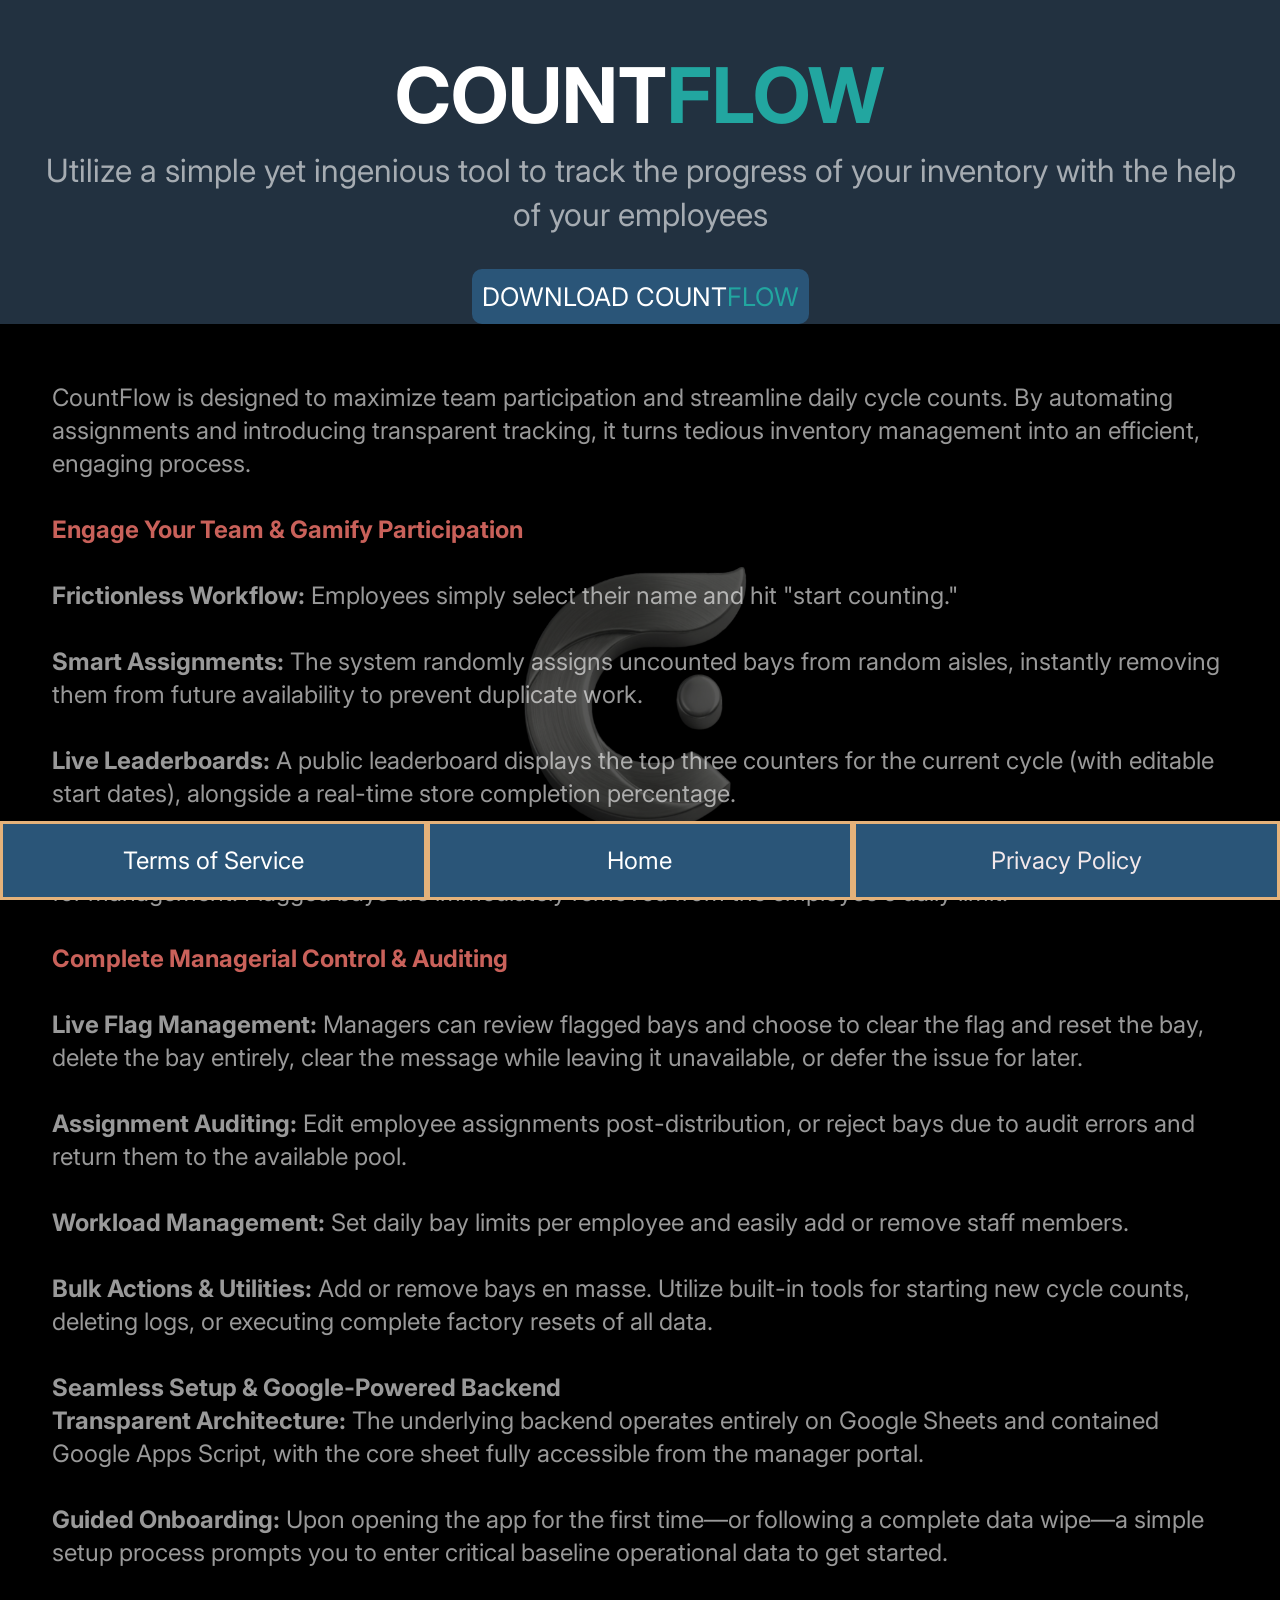
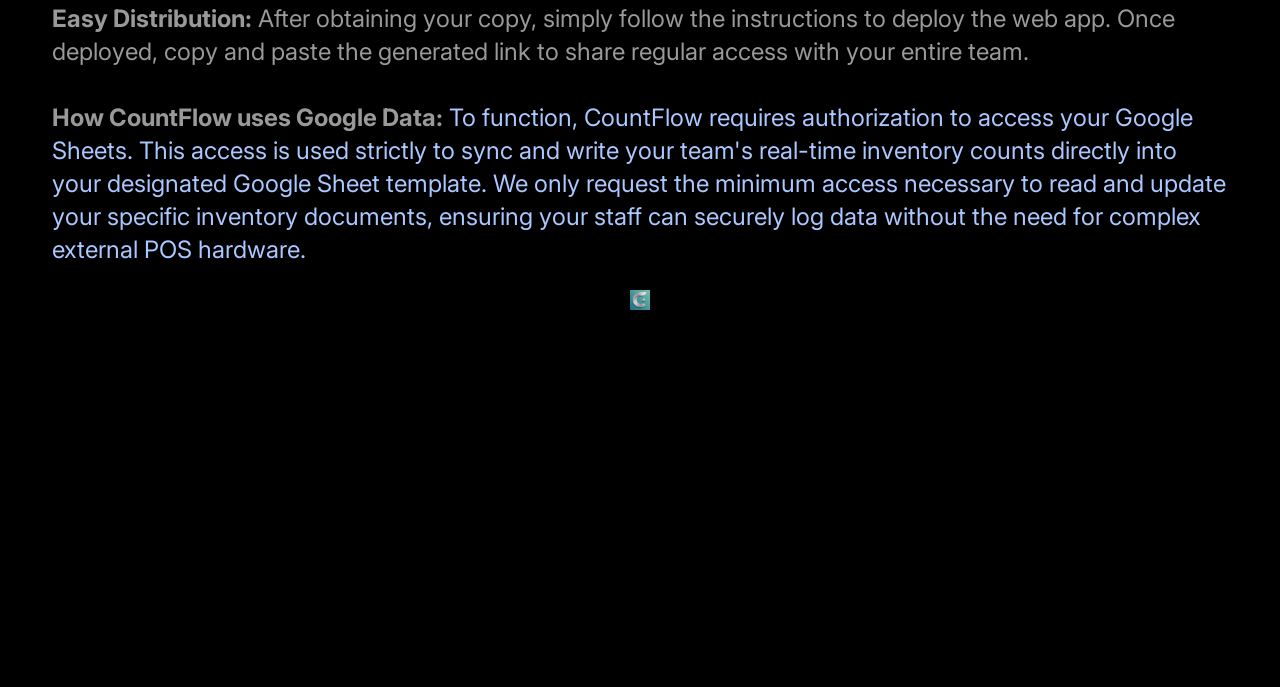
==== commit 648103ce: "update" ====
--- a/copy-1/index.html
+++ b/copy-1/index.html
@@ -1,4 +1,4 @@
-<!DOCTYPE html><html lang="en" data-ws-project="5d672a60-8f89-48f3-bef6-e9e2d0ba86ee" data-ws-version="1312" data-ws-last-published="2026-08-07T00:26:38.784Z"><head><link rel="stylesheet" type="text/css" href="/assets/static/app_generated_index-6937cd5a.BZ_Z6TKs.css"><meta charSet="UTF-8"/><meta name="viewport" content="width=device-width,initial-scale=1"/><link rel="icon" href="/assets/1785475853497_-0AQm1ubM2TU1GLz2oxNb.png"/><link rel="preload" href="/assets/Inter-VariableFont_opsz_wght_5pWJ31-T_iPEwHdXmYt6P.ttf" as="font" crossorigin="anonymous"/><link rel="manifest" href="/manifest.json"/><link rel="icon" type="image/png" sizes="192x192" href="https://p-5d672a60-8f89-48f3-bef6-e9e2d0ba86ee.apps.webstudio.is/cgi/image/icon-192.png_VJ63qLIj__D3CVLiKxcO4.png?format=raw"/><link rel="icon" type="image/png" sizes="512x512" href="https://p-5d672a60-8f89-48f3-bef6-e9e2d0ba86ee.apps.webstudio.is/cgi/image/icon-512.png_h0rJJuxB0zTOePPpW3JOp.png?format=raw"/><link rel="apple-touch-icon" href="https://p-5d672a60-8f89-48f3-bef6-e9e2d0ba86ee.apps.webstudio.is/cgi/image/apple-touch-icon.png_UUC1Fjp0uTHZXzWdrjru_.png?format=raw"/><meta property="og:url" content="https://url/copy-1"/><meta property="og:title" content="Count Your Store With Help"/><meta property="og:type" content="website"/><meta property="og:site_name" content="CountFlow"/><meta name="robots" content="noindex, nofollow"/><meta name="description" content="Elevate your team and inventory effortlessly with countflow, where overwhelming needs meet user-friendly assignment and managerment tools."/><meta property="og:description" content="Elevate your team and inventory effortlessly with countflow, where overwhelming needs meet user-friendly assignment and managerment tools."/><meta property="og:image" content="/assets/1785475853497_-0AQm1ubM2TU1GLz2oxNb.png"/><meta property="twitter:card" content="summary_large_image"/><title>Count Your Store With Help</title><script type="application/ld+json">{
+<!DOCTYPE html><html lang="en" data-ws-project="5d672a60-8f89-48f3-bef6-e9e2d0ba86ee" data-ws-version="1522" data-ws-last-published="2026-08-07T21:24:31.173Z"><head><link rel="stylesheet" type="text/css" href="/assets/static/app_generated_index-6937cd5a.wXxKqbyS.css"><meta charSet="UTF-8"/><meta name="viewport" content="width=device-width,initial-scale=1"/><link rel="icon" href="/assets/1785475853497_-0AQm1ubM2TU1GLz2oxNb.png"/><link rel="preload" href="/assets/Inter-VariableFont_opsz_wght_5pWJ31-T_iPEwHdXmYt6P.ttf" as="font" crossorigin="anonymous"/><link rel="manifest" href="/manifest.json"/><link rel="icon" type="image/png" sizes="192x192" href="https://p-5d672a60-8f89-48f3-bef6-e9e2d0ba86ee.apps.webstudio.is/cgi/image/icon-192.png_VJ63qLIj__D3CVLiKxcO4.png?format=raw"/><link rel="icon" type="image/png" sizes="512x512" href="https://p-5d672a60-8f89-48f3-bef6-e9e2d0ba86ee.apps.webstudio.is/cgi/image/icon-512.png_h0rJJuxB0zTOePPpW3JOp.png?format=raw"/><link rel="apple-touch-icon" href="https://p-5d672a60-8f89-48f3-bef6-e9e2d0ba86ee.apps.webstudio.is/cgi/image/apple-touch-icon.png_UUC1Fjp0uTHZXzWdrjru_.png?format=raw"/><meta property="og:url" content="https://url/copy-1"/><meta property="og:title" content="Count Your Store With Help"/><meta property="og:type" content="website"/><meta property="og:site_name" content="CountFlow"/><meta name="robots" content="noindex, nofollow"/><meta name="description" content="Elevate your team and inventory effortlessly with countflow, where overwhelming needs meet user-friendly assignment and managerment tools."/><meta property="og:description" content="Elevate your team and inventory effortlessly with countflow, where overwhelming needs meet user-friendly assignment and managerment tools."/><meta property="og:image" content="/assets/1785475853497_-0AQm1ubM2TU1GLz2oxNb.png"/><meta property="twitter:card" content="summary_large_image"/><title>Count Your Store With Help</title><script type="application/ld+json">{
   "@context": "https://schema.org",
   "@type": "WebSite",
   "name": "CountFlow"
@@ -23,11 +23,11 @@
         animation-duration: 1ms;
       }
     }
-    </style><noscript><style>[data-ws-animate-id="_Rm_"] > :not(:is([data-ws-animate-id], [data-ws-no-initial-animation])), [data-ws-animate-id="_Rm_"] > [data-ws-animate-id] > :not(:is([data-ws-animate-id], [data-ws-no-initial-animation])), [data-ws-animate-id="_Rm_"] > [data-ws-animate-id] > [data-ws-animate-id] > :not(:is([data-ws-animate-id], [data-ws-no-initial-animation])), [data-ws-animate-id="_Rm_"] > [data-ws-animate-id] > [data-ws-animate-id] > [data-ws-animate-id] > :not(:is([data-ws-animate-id], [data-ws-no-initial-animation])), [data-ws-animate-id="_Rm_"] > [data-ws-animate-id] > [data-ws-animate-id] > [data-ws-animate-id] > [data-ws-animate-id] > :not(:is([data-ws-animate-id], [data-ws-no-initial-animation])) { animation: none; }</style></noscript><div data-ws-animate-id="_Rm_" style="display:contents"><div class="w-element c653p2c c1ll9scn ccz6azl c1cvcmzo c1yqyw6y cnrb9gd c1yvtbvz"><div class="w-element cry9bxc c1lfjoq7 ct02u4h c1qyy4dh ceu66s9 c12ae6v5 cnkxooo cblpe2z"><h1 class="w-element cpuutlo c1krrbdz c1tme1mb co8gpyk c1yu601v">COUNT<span class="w-element c1xav0q">FLOW</span></h1></div><div class="w-element cyllz0u"><p class="w-element c1h8j93l c1qom380 co8gpyk clqk72p c6ph2ub c1pvbo9l c1wxxfvv">Utilize a simple yet ingenious tool to track the progress of your inventory with the help of your employees</p></div><div class="w-element cry9bxc c1qyy4dh ct02u4h c1hlynyd"><a href="https://docs.google.com/spreadsheets/d/1K8tJkBP1QB2iLmN9M-AG_zc5sUXFjGqNvtH6yi6tLrI/template/preview#gid=1000" target="_blank" class="w-element co2dlcz coj9630 c1wc28z7 c155auzf cmw0roc c1b1clqm chhzvio cll7d9z c1h8nzll ceg3mc6 c135vpv5 c32myit c1yzp155 c14elrlg cu7dxy1 c1jbj29i c1qadm4i cacwiv1 c182nv5j c1eanikw">DOWNLOAD COUNT<span class="w-element c1xav0q">FLOW</span></a></div></div></div></div></div><div class="w-element cavd3zn cm4r943 cl4bapb c1cn3fw9 c1dfajq9 cckmzip c6ph2ub"><img alt="" src="/assets/wYR85-remove-bg-io_a29XoINtn2RuCWra576zn.png" class="w-image cjqo3r0 c1u3iqu9 c1405ror c1357293 cddrxfv c9jnjeu c1cvcmzo c1dj4rt4 c1n6cdq4 c3xzas1 c11exdyn c1o7df7i c7v2pt7 c1fo9lv5 cpms08m creozns" sizes="(min-width: 1280px) 50vw, 100vw" srcSet="/assets/wYR85-remove-bg-io_a29XoINtn2RuCWra576zn.png 384w, /assets/wYR85-remove-bg-io_a29XoINtn2RuCWra576zn.png 640w, /assets/wYR85-remove-bg-io_a29XoINtn2RuCWra576zn.png 750w, /assets/wYR85-remove-bg-io_a29XoINtn2RuCWra576zn.png 828w, /assets/wYR85-remove-bg-io_a29XoINtn2RuCWra576zn.png 1080w, /assets/wYR85-remove-bg-io_a29XoINtn2RuCWra576zn.png 1200w, /assets/wYR85-remove-bg-io_a29XoINtn2RuCWra576zn.png 1920w, /assets/wYR85-remove-bg-io_a29XoINtn2RuCWra576zn.png 2048w, /assets/wYR85-remove-bg-io_a29XoINtn2RuCWra576zn.png 3840w" decoding="async" loading="lazy"/><p class="w-element c1fsvple ch51qie c125plrs c11exdyn ck3af4j c1wxxfvv"><span class="w-element"><span class="w-element"><br/>CountFlow is designed to maximize team participation and streamline daily cycle counts. By automating assignments and introducing transparent tracking, it turns tedious inventory management into an efficient, engaging process.<br/><br/><span class="w-element c1e6e8f6"><span class="w-element"><b class="w-element c6tghhx ciajael cgi8teu c1bbrjni c1dntxvd">Engage Your Team &amp; Gamify Participation</b></span></span><br/><br/><b class="w-element">Frictionless Workflow:</b> Employees simply select their name and hit &quot;start counting.&quot;<br/><br/><b class="w-element">Smart Assignments:</b> The system randomly assigns uncounted bays from random aisles, instantly removing them from future availability to prevent duplicate work.<br/><br/><b class="w-element">Live Leaderboards:</b></span><span class="w-element"> A public leaderboard displays the top three counters for the current cycle (with editable start dates), alongside a real-time store completion percentage.<br/><br/><b class="w-element">Actionable Counting:</b> Staff can either complete their assigned bay to boost their leaderboard score or flag it for management. Flagged bays are immediately removed from the employee&#x27;s daily limit.<br/><br/><b class="w-element c1dntxvd">Complete Managerial Control &amp; Auditing</b><br/><br/><b class="w-element">Live Flag Management:</b> Managers can review flagged bays and choose to clear the flag and reset the bay, delete the bay entirely, clear the message while leaving it unavailable, or defer the issue for later.<br/><br/><b class="w-element">Assignment Auditing:</b> Edit employee assignments post-distribution, or reject bays due to audit errors and return them to the available pool.<br/><br/><b class="w-element">Workload Management:</b> Set daily bay limits per employee and easily add or remove staff members.<br/><br/><b class="w-element">Bulk Actions &amp; Utilities:</b> Add or remove bays en masse. Utilize built-in tools for starting new cycle counts, deleting logs, or executing complete factory resets of all data.<br/><br/><b class="w-element">Seamless Setup &amp; Google-Powered Backend</b><br/><b class="w-element">Transparent Architecture:</b> The underlying backend operates entirely on Google Sheets and contained Google Apps Script, with the core sheet fully accessible from the manager portal.<br/><br/><b class="w-element">Guided Onboarding:</b> Upon opening the app for the first time—or following a complete data wipe—a simple setup process prompts you to enter critical baseline operational data to get started.<br/><br/><b class="w-element">Easy Distribution:</b> After obtaining your copy, simply follow the instructions to deploy the web app. Once deployed, copy and paste the generated link to share regular access with your entire team.<br/><br/><span class="w-element"><b class="w-element">How CountFlow uses Google Data:</b></span><span class="w-element ch2uanm"> To function, CountFlow requires authorization to access your Google Sheets. This access is used strictly to sync and write your team&#x27;s real-time inventory counts directly into your designated Google Sheet template. We only request the minimum access necessary to read and update your specific inventory documents, ensuring your staff can securely log data without the need for complex external POS hardware.</span></span></span></p><img alt="" src="/assets/CountFlow_Logo_120x120_MmacXjF3qzFcMIl-ZIBAc.png" class="w-image cry9bxc c1qyy4dh ct02u4h c1lxiyww c9jnjeu c1357293 c1y6imu0" sizes="(min-width: 1280px) 50vw, 100vw" srcSet="/assets/CountFlow_Logo_120x120_MmacXjF3qzFcMIl-ZIBAc.png 384w, /assets/CountFlow_Logo_120x120_MmacXjF3qzFcMIl-ZIBAc.png 640w, /assets/CountFlow_Logo_120x120_MmacXjF3qzFcMIl-ZIBAc.png 750w, /assets/CountFlow_Logo_120x120_MmacXjF3qzFcMIl-ZIBAc.png 828w, /assets/CountFlow_Logo_120x120_MmacXjF3qzFcMIl-ZIBAc.png 1080w, /assets/CountFlow_Logo_120x120_MmacXjF3qzFcMIl-ZIBAc.png 1200w, /assets/CountFlow_Logo_120x120_MmacXjF3qzFcMIl-ZIBAc.png 1920w, /assets/CountFlow_Logo_120x120_MmacXjF3qzFcMIl-ZIBAc.png 2048w, /assets/CountFlow_Logo_120x120_MmacXjF3qzFcMIl-ZIBAc.png 3840w" decoding="async" loading="lazy"/></div><div style="display:contents"><div style="display:contents"><div class="w-element c7klx50 c1ur2mcm c1qrxaqp c2zcut6 c13xp6bn cdustl c1v6xmls ccwvyah c7lwdv2 c1fpvx8m c1obclj7 copqmak c1lxiyww c1qyy4dh ct02u4h c1cegu17 c44weh2 c1cn3fw9 c8x4o7e c1b60xtq c133tqca c653p2c ccz6azl cm4r943 c3xzas1 c1dj4rt4 c1n6cdq4 cl4bapb c1ll9scn cqlaijg c14zrzu7 ch7qzpx cstj0zg c11im8l6 c1di91x"><a class="w-element cu9bzh8 c1sulkph cu7dxy1 c1jbj29i c1qadm4i cacwiv1 c182nv5j c1fsvple cmw0roc chhzvio cll7d9z c1h8nzll ceg3mc6 c135vpv5 c1b1clqm c1frpvgv" href="/terms-of-service">Terms of Service</a><a class="w-element cu9bzh8 c1sulkph cu7dxy1 c1jbj29i c1qadm4i cacwiv1 c182nv5j c1fsvple cmw0roc chhzvio cll7d9z c1h8nzll ceg3mc6 c135vpv5 c1b1clqm c1frpvgv" href="/">Home</a><a class="w-element c1sulkph cu7dxy1 c1jbj29i c1qadm4i cacwiv1 c182nv5j c1fsvple chhzvio cll7d9z c1h8nzll ceg3mc6 c135vpv5 cmw0roc c1lr17kr c1frpvgv" href="/privacy-policy">Privacy Policy</a></div></div></div>
+    </style><noscript><style>[data-ws-animate-id="_Rm_"] > :not(:is([data-ws-animate-id], [data-ws-no-initial-animation])), [data-ws-animate-id="_Rm_"] > [data-ws-animate-id] > :not(:is([data-ws-animate-id], [data-ws-no-initial-animation])), [data-ws-animate-id="_Rm_"] > [data-ws-animate-id] > [data-ws-animate-id] > :not(:is([data-ws-animate-id], [data-ws-no-initial-animation])), [data-ws-animate-id="_Rm_"] > [data-ws-animate-id] > [data-ws-animate-id] > [data-ws-animate-id] > :not(:is([data-ws-animate-id], [data-ws-no-initial-animation])), [data-ws-animate-id="_Rm_"] > [data-ws-animate-id] > [data-ws-animate-id] > [data-ws-animate-id] > [data-ws-animate-id] > :not(:is([data-ws-animate-id], [data-ws-no-initial-animation])) { animation: none; }</style></noscript><div data-ws-animate-id="_Rm_" style="display:contents"><div class="w-element c653p2c c1ll9scn ccz6azl c1cvcmzo c1dfajq9 cnrb9gd c1yvtbvz"><div class="w-element cry9bxc c1lfjoq7 ct02u4h c1qyy4dh ceu66s9 c12ae6v5 cnkxooo cblpe2z crx2j5q"><h1 class="w-element cpuutlo c1krrbdz c1tme1mb co8gpyk c1yu601v c1xkavjo">COUNT<span class="w-element c1xav0q">FLOW</span></h1></div><div class="w-element cyllz0u"><p class="w-element c1h8j93l c1qom380 co8gpyk clqk72p c6ph2ub c1dfajq9 c1wxxfvv c1oo3gam">Utilize a simple yet ingenious tool to track the progress of your inventory with the help of your employees</p></div><div class="w-element cry9bxc c1qyy4dh ct02u4h c1hlynyd"><a href="https://docs.google.com/spreadsheets/d/1K8tJkBP1QB2iLmN9M-AG_zc5sUXFjGqNvtH6yi6tLrI/template/preview#gid=1000" target="_blank" class="w-element co2dlcz coj9630 c1wc28z7 c155auzf cmw0roc c1b1clqm c1oj4qw c183qt6d c1twgu0n c5r7m82 c135vpv5 c32myit c6aqank cu7dxy1 c1jbj29i c1qadm4i cacwiv1 c182nv5j c1eanikw">DOWNLOAD COUNT<span class="w-element c1xav0q">FLOW</span></a></div></div></div></div></div><div class="w-element cavd3zn cm4r943 cl4bapb c1cn3fw9 c1dfajq9 cckmzip c6ph2ub"><img alt="" src="/assets/wYR85-remove-bg-io_a29XoINtn2RuCWra576zn.png" class="w-image cjqo3r0 c1u3iqu9 c1405ror c1357293 cddrxfv c9jnjeu c1cvcmzo c1dj4rt4 c1n6cdq4 c3xzas1 c11exdyn c1o7df7i c7v2pt7 c1fo9lv5 cpms08m creozns" sizes="(min-width: 1280px) 50vw, 100vw" srcSet="/assets/wYR85-remove-bg-io_a29XoINtn2RuCWra576zn.png 384w, /assets/wYR85-remove-bg-io_a29XoINtn2RuCWra576zn.png 640w, /assets/wYR85-remove-bg-io_a29XoINtn2RuCWra576zn.png 750w, /assets/wYR85-remove-bg-io_a29XoINtn2RuCWra576zn.png 828w, /assets/wYR85-remove-bg-io_a29XoINtn2RuCWra576zn.png 1080w, /assets/wYR85-remove-bg-io_a29XoINtn2RuCWra576zn.png 1200w, /assets/wYR85-remove-bg-io_a29XoINtn2RuCWra576zn.png 1920w, /assets/wYR85-remove-bg-io_a29XoINtn2RuCWra576zn.png 2048w, /assets/wYR85-remove-bg-io_a29XoINtn2RuCWra576zn.png 3840w" decoding="async" loading="lazy"/><p class="w-element c1fsvple ch51qie c125plrs c11exdyn ck3af4j c1wxxfvv"><span class="w-element"><span class="w-element"><br/>CountFlow is designed to maximize team participation and streamline daily cycle counts. By automating assignments and introducing transparent tracking, it turns tedious inventory management into an efficient, engaging process.<br/><br/><span class="w-element c1e6e8f6"><span class="w-element"><b class="w-element c6tghhx ciajael cgi8teu c1bbrjni c1dntxvd">Engage Your Team &amp; Gamify Participation</b></span></span><br/><br/><b class="w-element">Frictionless Workflow:</b> Employees simply select their name and hit &quot;start counting.&quot;<br/><br/><b class="w-element">Smart Assignments:</b> The system randomly assigns uncounted bays from random aisles, instantly removing them from future availability to prevent duplicate work.<br/><br/><b class="w-element">Live Leaderboards:</b></span><span class="w-element"> A public leaderboard displays the top three counters for the current cycle (with editable start dates), alongside a real-time store completion percentage.<br/><br/><b class="w-element">Actionable Counting:</b> Staff can either complete their assigned bay to boost their leaderboard score or flag it for management. Flagged bays are immediately removed from the employee&#x27;s daily limit.<br/><br/><b class="w-element c1dntxvd">Complete Managerial Control &amp; Auditing</b><br/><br/><b class="w-element">Live Flag Management:</b> Managers can review flagged bays and choose to clear the flag and reset the bay, delete the bay entirely, clear the message while leaving it unavailable, or defer the issue for later.<br/><br/><b class="w-element">Assignment Auditing:</b> Edit employee assignments post-distribution, or reject bays due to audit errors and return them to the available pool.<br/><br/><b class="w-element">Workload Management:</b> Set daily bay limits per employee and easily add or remove staff members.<br/><br/><b class="w-element">Bulk Actions &amp; Utilities:</b> Add or remove bays en masse. Utilize built-in tools for starting new cycle counts, deleting logs, or executing complete factory resets of all data.<br/><br/><b class="w-element">Seamless Setup &amp; Google-Powered Backend</b><br/><b class="w-element">Transparent Architecture:</b> The underlying backend operates entirely on Google Sheets and contained Google Apps Script, with the core sheet fully accessible from the manager portal.<br/><br/><b class="w-element">Guided Onboarding:</b> Upon opening the app for the first time—or following a complete data wipe—a simple setup process prompts you to enter critical baseline operational data to get started.<br/><br/><b class="w-element">Easy Distribution:</b> After obtaining your copy, simply follow the instructions to deploy the web app. Once deployed, copy and paste the generated link to share regular access with your entire team.<br/><br/><span class="w-element"><b class="w-element">How CountFlow uses Google Data:</b></span><span class="w-element ch2uanm"> To function, CountFlow requires authorization to access your Google Sheets. This access is used strictly to sync and write your team&#x27;s real-time inventory counts directly into your designated Google Sheet template. We only request the minimum access necessary to read and update your specific inventory documents, ensuring your staff can securely log data without the need for complex external POS hardware.</span></span></span></p><img alt="" src="/assets/CountFlow_Logo_120x120_MmacXjF3qzFcMIl-ZIBAc.png" class="w-image cry9bxc c1qyy4dh ct02u4h c1lxiyww c9jnjeu c1357293 c1y6imu0" sizes="(min-width: 1280px) 50vw, 100vw" srcSet="/assets/CountFlow_Logo_120x120_MmacXjF3qzFcMIl-ZIBAc.png 384w, /assets/CountFlow_Logo_120x120_MmacXjF3qzFcMIl-ZIBAc.png 640w, /assets/CountFlow_Logo_120x120_MmacXjF3qzFcMIl-ZIBAc.png 750w, /assets/CountFlow_Logo_120x120_MmacXjF3qzFcMIl-ZIBAc.png 828w, /assets/CountFlow_Logo_120x120_MmacXjF3qzFcMIl-ZIBAc.png 1080w, /assets/CountFlow_Logo_120x120_MmacXjF3qzFcMIl-ZIBAc.png 1200w, /assets/CountFlow_Logo_120x120_MmacXjF3qzFcMIl-ZIBAc.png 1920w, /assets/CountFlow_Logo_120x120_MmacXjF3qzFcMIl-ZIBAc.png 2048w, /assets/CountFlow_Logo_120x120_MmacXjF3qzFcMIl-ZIBAc.png 3840w" decoding="async" loading="lazy"/></div><div style="display:contents"><div style="display:contents"><div class="w-element c7klx50 c1ur2mcm c1qrxaqp c2zcut6 c13xp6bn cdustl c1v6xmls cs1aog0 c7lwdv2 c1fpvx8m c1obclj7 copqmak c1lxiyww c1qyy4dh ct02u4h c1fo9lv5 cl8xzcs c1cn3fw9 ceu66s9 c12ae6v5 c133tqca c653p2c ccz6azl cm4r943 c3xzas1 c1dj4rt4 c1n6cdq4 cl4bapb c1ll9scn cqlaijg c14zrzu7 ch7qzpx cstj0zg crx2j5q c11im8l6 c1di91x c9ubnvy ctkkqsf"><a class="w-element cu9bzh8 c1sulkph cu7dxy1 c1jbj29i c1qadm4i cacwiv1 c182nv5j c1fsvple cmw0roc c1gut7ra cvyaqlm c1wn9gbn ckhl5v6 c44weh2 c1y6imu0 c3qzgd0 c1cegu17 c135vpv5 c1b1clqm czr2pxy cry9bxc ct02u4h c4eikiy c17i0z2l c1bu4q31 c1b8mmo0 c1kz4bsi cy8j7mm c1hwbdwo c10mz0pn" href="/terms-of-service">Terms of Service</a><a class="w-element cu9bzh8 c1sulkph cu7dxy1 c1jbj29i c1qadm4i cacwiv1 c182nv5j c1fsvple cmw0roc c1gut7ra cvyaqlm c1wn9gbn ckhl5v6 c44weh2 c1y6imu0 c3qzgd0 c1cegu17 c135vpv5 c1b1clqm czr2pxy cry9bxc ct02u4h c4eikiy c17i0z2l c1bu4q31 c1b8mmo0 c1kz4bsi cy8j7mm c1hwbdwo c10mz0pn" href="/">Home</a><a class="w-element c1sulkph cu7dxy1 c1jbj29i c1qadm4i cacwiv1 c182nv5j c1fsvple c1gut7ra cvyaqlm c1wn9gbn ckhl5v6 c1y6imu0 c1cegu17 c3qzgd0 c44weh2 c135vpv5 cmw0roc c1lr17kr czr2pxy cry9bxc ct02u4h c1fhiulb c4eikiy c17i0z2l c1bu4q31 c1b8mmo0 c1kz4bsi cy8j7mm c1hwbdwo c10mz0pn" href="/privacy-policy">Privacy Policy</a></div></div></div>
       <script id="vike_pageContext" type="application/json">{"_urlRewrite":null,"pageId":"/pages/copy-1","routeParams":{},"data":{"url":"https://url/copy-1","system":{"params":{},"search":{},"origin":"https://url","pathname":"/copy-1"},"resources":{},"pageMeta":{"title":"Count Your Store With Help","description":"Elevate your team and inventory effortlessly with countflow, where overwhelming needs meet user-friendly assignment and managerment tools.","excludePageFromSearch":true,"language":"","socialImageAssetName":"1785475853497_-0AQm1ubM2TU1GLz2oxNb.png","socialImageUrl":"!undefined","status":"!undefined","redirect":"","content":"","custom":[]}}}</script>
       <script id="vike_globalContext" type="application/json">{}</script>
-      <script src="/assets/entries/entry-server-routing.CgQpr0II.js" type="module" async></script>
-      <link rel="modulepreload" href="/assets/entries/pages_copy-1.C-OCn-Ra.js" as="script" type="text/javascript">
+      <script src="/assets/entries/entry-server-routing.BHpNyaBE.js" type="module" async></script>
+      <link rel="modulepreload" href="/assets/entries/pages_copy-1.D-JfMEkL.js" as="script" type="text/javascript">
       <link rel="modulepreload" href="/assets/chunks/chunk-D0ttrLUr.js" as="script" type="text/javascript">
       <link rel="modulepreload" href="/assets/chunks/chunk-ckwbz45p.js" as="script" type="text/javascript">
       <link rel="modulepreload" href="/assets/chunks/chunk-DfP7IZ3A.js" as="script" type="text/javascript">
--- a/assets/static/app_generated_index-6937cd5a.wXxKqbyS.css
+++ b/assets/static/app_generated_index-6937cd5a.wXxKqbyS.css
@@ -0,0 +1 @@
+@font-face{font-family:Inter;font-style:normal;font-weight:100 900;font-display:swap;src:url(/assets/Inter-VariableFont_opsz_wght_5pWJ31-T_iPEwHdXmYt6P.ttf) format("truetype")}@layer presets{:root{display:grid;min-height:100%;grid-template-rows:auto;grid-template-columns:1fr;font-family:Arial,Roboto,sans-serif;font-size:16px;line-height:1.2;white-space:pre-wrap;white-space-collapse:preserve}a.w-element{box-sizing:border-box}b.w-element{font-weight:700;box-sizing:border-box}body.w-element{box-sizing:border-box;-webkit-font-smoothing:antialiased;-moz-osx-font-smoothing:grayscale;margin:0}div.w-element,h1.w-element,p.w-element,span.w-element{box-sizing:border-box}body.w-body{box-sizing:border-box;-webkit-font-smoothing:antialiased;-moz-osx-font-smoothing:grayscale;margin:0}div.w-box{box-sizing:border-box}header.w-box{box-sizing:border-box}main.w-box{box-sizing:border-box}nav.w-box{box-sizing:border-box}section.w-box{box-sizing:border-box}img.w-image{box-sizing:border-box;max-width:100%;display:block;height:auto}div.w-html-embed{display:contents;white-space:normal;white-space-collapse:collapse}div.w-navigation-menu,div.w-menu-list,div.w-menu-item{box-sizing:border-box}button.w-button{font-family:inherit;font-size:100%;line-height:1.15;box-sizing:border-box;border-top-style:solid;border-right-style:solid;border-bottom-style:solid;border-left-style:solid;text-transform:none;margin:0}div.w-text{box-sizing:border-box;min-height:1em}div.w-menu-content,div.w-menu-viewport,div.w-dialog-overlay,div.w-dialog-content{box-sizing:border-box}a.w-link{box-sizing:border-box;display:inline-block}button.w-close-button{background-color:transparent;background-image:none;font-family:inherit;font-size:100%;line-height:1.15;box-sizing:border-box;text-transform:none;border:0px solid rgb(226 232 240 / 1);margin:0;padding:0}ol.w-list{box-sizing:border-box;margin-top:0;margin-bottom:10px;padding-left:40px}li.w-list-item,p.w-paragraph{box-sizing:border-box}}@media all{:root{--font-lineheight-00: .95;--font-lineheight-0: 1.1;--font-lineheight-1: 1.25;--font-lineheight-2: 1.375;--font-lineheight-3: 1.5;--font-lineheight-4: 1.75;--font-lineheight-5: 2;--font-letterspacing-0: -2px;--font-letterspacing-1: .025em;--font-letterspacing-2: .05em;--font-letterspacing-3: .075em;--font-letterspacing-4: .15em;--font-letterspacing-5: .5em;--font-letterspacing-6: .75em;--font-letterspacing-7: 1em;--font-size-00: .5rem;--font-size-0: .75rem;--font-size-1: 1rem;--font-size-2: 1.1rem;--font-size-3: 1.25rem;--font-size-4: 1.5rem;--font-size-5: 2rem;--font-size-6: 2.5rem;--font-size-7: 3rem;--font-size-8: 3.5rem;--font-size-fluid-0: clamp(.85rem,2vw,1.125rem);--font-size-fluid-1: clamp(1.25rem,4vw,1.5rem);--font-size-fluid-2: clamp(1.5rem,6vw,2.5rem);--font-size-fluid-3: clamp(2rem,9vw,5rem);--size-000: -.5rem;--size-00: -.25rem;--size-1: .25rem;--size-2: .5rem;--size-3: 1rem;--size-4: 1.25rem;--size-5: 1.5rem;--size-6: 1.75rem;--size-7: 2rem;--size-8: 3rem;--size-9: 4rem;--size-10: 5rem;--size-11: 7.5rem;--size-12: 10rem;--size-13: 15rem;--size-14: 20rem;--size-15: 30rem;--size-px-000: -8px;--size-px-00: -4px;--size-px-1: 4px;--size-px-2: 8px;--size-px-3: 16px;--size-px-4: 20px;--size-px-5: 24px;--size-px-6: 28px;--size-px-7: 32px;--size-px-8: 48px;--size-px-9: 64px;--size-px-10: 80px;--size-px-11: 120px;--size-px-12: 160px;--size-px-13: 240px;--size-px-14: 320px;--size-px-15: 480px;--size-fluid-1: clamp(.5rem,1vw,1rem);--size-fluid-2: clamp(1rem,2vw,1.5rem);--size-fluid-3: clamp(1.5rem,3vw,2rem);--size-fluid-4: clamp(2rem,4vw,3rem);--size-fluid-5: clamp(4rem,5vw,5rem);--size-fluid-6: clamp(5rem,7vw,7.5rem);--size-fluid-7: clamp(7.5rem,10vw,10rem);--size-fluid-8: clamp(10rem,20vw,15rem);--size-fluid-9: clamp(15rem,30vw,20rem);--size-fluid-10: clamp(20rem,40vw,30rem);--size-content-1: 20ch;--size-content-2: 45ch;--size-content-3: 60ch;--size-header-1: 20ch;--size-header-2: 25ch;--size-header-3: 35ch;--size-xxs: 240px;--size-xs: 360px;--size-sm: 480px;--size-md: 768px;--size-lg: 1100px;--size-xl: 1440px;--size-xxl: 1920px;--size-relative-000: -.5ch;--size-relative-00: -.25ch;--size-relative-1: .25ch;--size-relative-2: .5ch;--size-relative-3: 1ch;--size-relative-4: 1.25ch;--size-relative-5: 1.5ch;--size-relative-6: 1.75ch;--size-relative-7: 2ch;--size-relative-8: 3ch;--size-relative-9: 4ch;--size-relative-10: 5ch;--size-relative-11: 7.5ch;--size-relative-12: 10ch;--size-relative-13: 15ch;--size-relative-14: 20ch;--size-relative-15: 30ch;--ease-1: cubic-bezier(.25,0,.5,1);--ease-2: cubic-bezier(.25,0,.4,1);--ease-3: cubic-bezier(.25,0,.3,1);--ease-4: cubic-bezier(.25,0,.2,1);--ease-5: cubic-bezier(.25,0,.1,1);--ease-in-1: cubic-bezier(.25,0,1,1);--ease-in-2: cubic-bezier(.5,0,1,1);--ease-in-3: cubic-bezier(.7,0,1,1);--ease-in-4: cubic-bezier(.9,0,1,1);--ease-in-5: cubic-bezier(1,0,1,1);--ease-out-1: cubic-bezier(0,0,.75,1);--ease-out-2: cubic-bezier(0,0,.5,1);--ease-out-3: cubic-bezier(0,0,.3,1);--ease-out-4: cubic-bezier(0,0,.1,1);--ease-out-5: cubic-bezier(0,0,0,1);--ease-in-out-1: cubic-bezier(.1,0,.9,1);--ease-in-out-2: cubic-bezier(.3,0,.7,1);--ease-in-out-3: cubic-bezier(.5,0,.5,1);--ease-in-out-4: cubic-bezier(.7,0,.3,1);--ease-in-out-5: cubic-bezier(.9,0,.1,1);--ease-elastic-out-1: cubic-bezier(.5,.75,.75,1.25);--ease-elastic-out-2: cubic-bezier(.5,1,.75,1.25);--ease-elastic-out-3: cubic-bezier(.5,1.25,.75,1.25);--ease-elastic-out-4: cubic-bezier(.5,1.5,.75,1.25);--ease-elastic-out-5: cubic-bezier(.5,1.75,.75,1.25);--ease-elastic-in-1: cubic-bezier(.5,-.25,.75,1);--ease-elastic-in-2: cubic-bezier(.5,-.5,.75,1);--ease-elastic-in-3: cubic-bezier(.5,-.75,.75,1);--ease-elastic-in-4: cubic-bezier(.5,-1,.75,1);--ease-elastic-in-5: cubic-bezier(.5,-1.25,.75,1);--ease-elastic-in-out-1: cubic-bezier(.5,-.1,.1,1.5);--ease-elastic-in-out-2: cubic-bezier(.5,-.3,.1,1.5);--ease-elastic-in-out-3: cubic-bezier(.5,-.5,.1,1.5);--ease-elastic-in-out-4: cubic-bezier(.5,-.7,.1,1.5);--ease-elastic-in-out-5: cubic-bezier(.5,-.9,.1,1.5);--ease-step-1: steps(2);--ease-step-2: steps(3);--ease-step-3: steps(4);--ease-step-4: steps(7);--ease-step-5: steps(10);--ease-elastic-1: var(--ease-elastic-out-1);--ease-elastic-2: var(--ease-elastic-out-2);--ease-elastic-3: var(--ease-elastic-out-3);--ease-elastic-4: var(--ease-elastic-out-4);--ease-elastic-5: var(--ease-elastic-out-5);--ease-squish-1: var(--ease-elastic-in-out-1);--ease-squish-2: var(--ease-elastic-in-out-2);--ease-squish-3: var(--ease-elastic-in-out-3);--ease-squish-4: var(--ease-elastic-in-out-4);--ease-squish-5: var(--ease-elastic-in-out-5);--ease-spring-1: linear(0,.006,.025 2.8%,.101 6.1%,.539 18.9%,.721 25.3%,.849 31.5%,.937 38.1%,.968 41.8%,.991 45.7%,1.006 50.1%,1.015 55%,1.017 63.9%,1.001);--ease-spring-2: linear(0,.007,.029 2.2%,.118 4.7%,.625 14.4%,.826 19%,.902,.962,1.008 26.1%,1.041 28.7%,1.064 32.1%,1.07 36%,1.061 40.5%,1.015 53.4%,.999 61.6%,.995 71.2%,1);--ease-spring-3: linear(0,.009,.035 2.1%,.141 4.4%,.723 12.9%,.938 16.7%,1.017,1.077,1.121,1.149 24.3%,1.159,1.163,1.161,1.154 29.9%,1.129 32.8%,1.051 39.6%,1.017 43.1%,.991,.977 51%,.974 53.8%,.975 57.1%,.997 69.8%,1.003 76.9%,1);--ease-spring-4: linear(0,.009,.037 1.7%,.153 3.6%,.776 10.3%,1.001,1.142 16%,1.185,1.209 19%,1.215 19.9% 20.8%,1.199,1.165 25%,1.056 30.3%,1.008 33%,.973,.955 39.2%,.953 41.1%,.957 43.3%,.998 53.3%,1.009 59.1% 63.7%,.998 78.9%,1);--ease-spring-5: linear(0,.01,.04 1.6%,.161 3.3%,.816 9.4%,1.046,1.189 14.4%,1.231,1.254 17%,1.259,1.257 18.6%,1.236,1.194 22.3%,1.057 27%,.999 29.4%,.955 32.1%,.942,.935 34.9%,.933,.939 38.4%,1 47.3%,1.011,1.017 52.6%,1.016 56.4%,1 65.2%,.996 70.2%,1.001 87.2%,1);--ease-bounce-1: linear(0,.004,.016,.035,.063,.098,.141,.191,.25,.316,.391 36.8%,.563,.766,1 58.8%,.946,.908 69.1%,.895,.885,.879,.878,.879,.885,.895,.908 89.7%,.946,1);--ease-bounce-2: linear(0,.004,.016,.035,.063,.098,.141 15.1%,.25,.391,.562,.765,1,.892 45.2%,.849,.815,.788,.769,.757,.753,.757,.769,.788,.815,.85,.892 75.2%,1 80.2%,.973,.954,.943,.939,.943,.954,.973,1);--ease-bounce-3: linear(0,.004,.016,.035,.062,.098,.141 11.4%,.25,.39,.562,.764,1 30.3%,.847 34.8%,.787,.737,.699,.672,.655,.65,.656,.672,.699,.738,.787,.847 61.7%,1 66.2%,.946,.908,.885 74.2%,.879,.878,.879,.885 79.5%,.908,.946,1 87.4%,.981,.968,.96,.957,.96,.968,.981,1);--ease-bounce-4: linear(0,.004,.016 3%,.062,.141,.25,.391,.562 18.2%,1 24.3%,.81,.676 32.3%,.629,.595,.575,.568,.575,.595,.629,.676 48.2%,.811,1 56.2%,.918,.86,.825,.814,.825,.86,.918,1 77.2%,.94 80.6%,.925,.92,.925,.94 87.5%,1 90.9%,.974,.965,.974,1);--ease-bounce-5: linear(0,.004,.016 2.5%,.063,.141,.25 10.1%,.562,1 20.2%,.783,.627,.534 30.9%,.511,.503,.511,.534 38%,.627,.782,1 48.7%,.892,.815,.769 56.3%,.757,.753,.757,.769 61.3%,.815,.892,1 68.8%,.908 72.4%,.885,.878,.885,.908 79.4%,1 83%,.954 85.5%,.943,.939,.943,.954 90.5%,1 93%,.977,.97,.977,1);--layer-1: 1;--layer-2: 2;--layer-3: 3;--layer-4: 4;--layer-5: 5;--layer-important: 2147483647;--shadow-color: 220 3% 15%;--shadow-strength: 1%;--inner-shadow-highlight: inset 0-.5px 0 0#fff,inset 0 .5px 0 0 rgba(0,0,0,.067);--shadow-1: 0 1px 2px -1px hsl(var(--shadow-color)/calc(var(--shadow-strength) + 9%));--shadow-2: 0 3px 5px -2px hsl(var(--shadow-color)/calc(var(--shadow-strength) + 3%)),0 7px 14px -5px hsl(var(--shadow-color)/calc(var(--shadow-strength) + 5%));--shadow-3: 0 -1px 3px 0 hsl(var(--shadow-color)/calc(var(--shadow-strength) + 2%)),0 1px 2px -5px hsl(var(--shadow-color)/calc(var(--shadow-strength) + 2%)),0 2px 5px -5px hsl(var(--shadow-color)/calc(var(--shadow-strength) + 4%)),0 4px 12px -5px hsl(var(--shadow-color)/calc(var(--shadow-strength) + 5%)),0 12px 15px -5px hsl(var(--shadow-color)/calc(var(--shadow-strength) + 7%));--shadow-4: 0 -2px 5px 0 hsl(var(--shadow-color)/calc(var(--shadow-strength) + 2%)),0 1px 1px -2px hsl(var(--shadow-color)/calc(var(--shadow-strength) + 3%)),0 2px 2px -2px hsl(var(--shadow-color)/calc(var(--shadow-strength) + 3%)),0 5px 5px -2px hsl(var(--shadow-color)/calc(var(--shadow-strength) + 4%)),0 9px 9px -2px hsl(var(--shadow-color)/calc(var(--shadow-strength) + 5%)),0 16px 16px -2px hsl(var(--shadow-color)/calc(var(--shadow-strength) + 6%));--shadow-5: 0 -1px 2px 0 hsl(var(--shadow-color)/calc(var(--shadow-strength) + 2%)),0 2px 1px -2px hsl(var(--shadow-color)/calc(var(--shadow-strength) + 3%)),0 5px 5px -2px hsl(var(--shadow-color)/calc(var(--shadow-strength) + 3%)),0 10px 10px -2px hsl(var(--shadow-color)/calc(var(--shadow-strength) + 4%)),0 20px 20px -2px hsl(var(--shadow-color)/calc(var(--shadow-strength) + 5%)),0 40px 40px -2px hsl(var(--shadow-color)/calc(var(--shadow-strength) + 7%));--shadow-6: 0 -1px 2px 0 hsl(var(--shadow-color)/calc(var(--shadow-strength) + 2%)),0 3px 2px -2px hsl(var(--shadow-color)/calc(var(--shadow-strength) + 3%)),0 7px 5px -2px hsl(var(--shadow-color)/calc(var(--shadow-strength) + 3%)),0 12px 10px -2px hsl(var(--shadow-color)/calc(var(--shadow-strength) + 4%)),0 22px 18px -2px hsl(var(--shadow-color)/calc(var(--shadow-strength) + 5%)),0 41px 33px -2px hsl(var(--shadow-color)/calc(var(--shadow-strength) + 6%)),0 100px 80px -2px hsl(var(--shadow-color)/calc(var(--shadow-strength) + 7%));--inner-shadow-0: inset 0 0 0 1px hsl(var(--shadow-color)/calc(var(--shadow-strength) + 9%));--inner-shadow-1: inset 0 1px 2px 0 hsl(var(--shadow-color)/calc(var(--shadow-strength) + 9%)),var(--inner-shadow-highlight);--inner-shadow-2: inset 0 1px 4px 0 hsl(var(--shadow-color)/calc(var(--shadow-strength) + 9%)),var(--inner-shadow-highlight);--inner-shadow-3: inset 0 2px 8px 0 hsl(var(--shadow-color)/calc(var(--shadow-strength) + 9%)),var(--inner-shadow-highlight);--inner-shadow-4: inset 0 2px 14px 0 hsl(var(--shadow-color)/calc(var(--shadow-strength) + 9%)),var(--inner-shadow-highlight);--ratio-square: 1;--ratio-landscape: 4/3;--ratio-portrait: 3/4;--ratio-widescreen: 16/9;--ratio-ultrawide: 18/5;--ratio-golden: 1.618/1;--gray-0: rgb(255 255 255 / 1);--gray-1: unset;--gray-2: unset;--gray-3: rgb(217 217 217 / 1);--gray-4: unset;--gray-5: unset;--gray-6: unset;--gray-7: unset;--gray-8: unset;--gray-9: rgb(40 39 41 / 1);--gray-10: unset;--gray-11: unset;--gray-12: rgb(0 0 0 / 1);--stone-0: unset;--stone-1: unset;--stone-2: unset;--stone-3: unset;--stone-4: unset;--stone-5: unset;--stone-6: unset;--stone-7: unset;--stone-8: unset;--stone-9: unset;--stone-10: unset;--stone-11: unset;--stone-12: unset;--red-0: unset;--red-1: unset;--red-2: unset;--red-3: unset;--red-4: unset;--red-5: unset;--red-6: unset;--red-7: unset;--red-8: unset;--red-9: unset;--red-10: unset;--red-11: unset;--red-12: unset;--pink-0: unset;--pink-1: unset;--pink-2: unset;--pink-3: unset;--pink-4: unset;--pink-5: unset;--pink-6: unset;--pink-7: unset;--pink-8: unset;--pink-9: unset;--pink-10: unset;--pink-11: unset;--pink-12: unset;--purple-0: rgb(249 245 255 / 1);--purple-1: unset;--purple-2: unset;--purple-3: unset;--purple-4: unset;--purple-5: rgb(152 85 255 / 1);--purple-6: rgb(140 69 255 / 1);--purple-7: unset;--purple-8: rgb(101 59 148 / 1);--purple-9: unset;--purple-10: unset;--purple-11: rgb(42 25 60 / 1);--purple-12: rgb(2 1 3 / 1);--violet-0: unset;--violet-1: unset;--violet-2: unset;--violet-3: unset;--violet-4: unset;--violet-5: unset;--violet-6: unset;--violet-7: unset;--violet-8: unset;--violet-9: unset;--violet-10: unset;--violet-11: unset;--violet-12: unset;--indigo-0: unset;--indigo-1: unset;--indigo-2: unset;--indigo-3: unset;--indigo-4: unset;--indigo-5: unset;--indigo-6: unset;--indigo-7: unset;--indigo-8: unset;--indigo-9: unset;--indigo-10: unset;--indigo-11: unset;--indigo-12: unset;--blue-0: unset;--blue-1: unset;--blue-2: unset;--blue-3: unset;--blue-4: unset;--blue-5: unset;--blue-6: unset;--blue-7: unset;--blue-8: unset;--blue-9: unset;--blue-10: unset;--blue-11: unset;--blue-12: unset;--cyan-0: unset;--cyan-1: unset;--cyan-2: unset;--cyan-3: unset;--cyan-4: unset;--cyan-5: unset;--cyan-6: unset;--cyan-7: unset;--cyan-8: unset;--cyan-9: unset;--cyan-10: unset;--cyan-11: unset;--cyan-12: unset;--teal-0: unset;--teal-1: unset;--teal-2: unset;--teal-3: unset;--teal-4: unset;--teal-5: unset;--teal-6: unset;--teal-7: unset;--teal-8: unset;--teal-9: unset;--teal-10: unset;--teal-11: unset;--teal-12: unset;--green-0: unset;--green-1: unset;--green-2: unset;--green-3: unset;--green-4: unset;--green-5: unset;--green-6: unset;--green-7: unset;--green-8: unset;--green-9: unset;--green-10: unset;--green-11: unset;--green-12: unset;--lime-0: unset;--lime-1: unset;--lime-2: unset;--lime-3: unset;--lime-4: unset;--lime-5: unset;--lime-6: unset;--lime-7: unset;--lime-8: unset;--lime-9: unset;--lime-10: unset;--lime-11: unset;--lime-12: unset;--yellow-0: unset;--yellow-1: unset;--yellow-2: unset;--yellow-3: unset;--yellow-4: unset;--yellow-5: unset;--yellow-6: unset;--yellow-7: unset;--yellow-8: unset;--yellow-9: unset;--yellow-10: unset;--yellow-11: unset;--yellow-12: unset;--orange-0: unset;--orange-1: unset;--orange-2: unset;--orange-3: unset;--orange-4: unset;--orange-5: unset;--orange-6: unset;--orange-7: unset;--orange-8: unset;--orange-9: unset;--orange-10: unset;--orange-11: unset;--orange-12: unset;--choco-0: unset;--choco-1: unset;--choco-2: unset;--choco-3: unset;--choco-4: unset;--choco-5: unset;--choco-6: unset;--choco-7: unset;--choco-8: unset;--choco-9: unset;--choco-10: unset;--choco-11: unset;--choco-12: unset;--brown-0: unset;--brown-1: unset;--brown-2: unset;--brown-3: unset;--brown-4: unset;--brown-5: unset;--brown-6: unset;--brown-7: unset;--brown-8: unset;--brown-9: unset;--brown-10: unset;--brown-11: unset;--brown-12: unset;--sand-0: unset;--sand-1: unset;--sand-2: unset;--sand-3: unset;--sand-4: unset;--sand-5: unset;--sand-6: unset;--sand-7: unset;--sand-8: unset;--sand-9: unset;--sand-10: unset;--sand-11: unset;--sand-12: unset;--camo-0: unset;--camo-1: unset;--camo-2: unset;--camo-3: unset;--camo-4: unset;--camo-5: unset;--camo-6: unset;--camo-7: unset;--camo-8: unset;--camo-9: unset;--camo-10: unset;--camo-11: unset;--camo-12: unset;--jungle-0: unset;--jungle-1: unset;--jungle-2: unset;--jungle-3: unset;--jungle-4: unset;--jungle-5: unset;--jungle-6: unset;--jungle-7: unset;--jungle-8: unset;--jungle-9: unset;--jungle-10: unset;--jungle-11: unset;--jungle-12: unset;--gradient-1: linear-gradient(270deg,#0D0718 0%,rgba(15,8,27,0));--gradient-2: linear-gradient(180deg,#FFFFFF 54.17%,#B372CF 100%);--gradient-3: linear-gradient(180deg,rgba(0,0,0,0));--gradient-4: linear-gradient(180deg,transparent 0%,#371866 100%);--gradient-5: linear-gradient(179.77deg,rgba(3,1,6,0));--gradient-6: linear-gradient(107.08deg,#190D2E .54%,#020103 99.46%);--gradient-7: radial-gradient(circle,#56299D 0%,#020103 100%);--gradient-8: linear-gradient(180deg,#010002 0%,#361764 100%);--gradient-9: linear-gradient(180deg,#000000 29%,rgba(0,0,0,0));--gradient-10: linear-gradient(180.17deg,rgba(2,1,3,0));--gradient-11: linear-gradient(180deg,#000000 0%,#371866 100%);--gradient-12: unset;--gradient-13: unset;--gradient-14: unset;--gradient-15: unset;--gradient-16: unset;--gradient-17: unset;--gradient-18: unset;--gradient-19: unset;--gradient-20: unset;--gradient-21: unset;--gradient-22: unset;--gradient-23: unset;--gradient-24: unset;--gradient-25: unset;--gradient-26: unset;--gradient-27: unset;--gradient-28: unset;--gradient-29: unset;--gradient-30: unset;--noise-1: url("data:image/svg+xml;charset=utf-8,%3Csvg viewBox='0 0 200 200' xmlns='http://www.w3.org/2000/svg'%3E%3Cfilter id='a'%3E%3CfeTurbulence type='fractalNoise' baseFrequency='.005' numOctaves='2' stitchTiles='stitch'/%3E%3C/filter%3E%3Crect width='100%25' height='100%25' filter='url(%23a)'/%3E%3C/svg%3E");--noise-2: url("data:image/svg+xml;charset=utf-8,%3Csvg viewBox='0 0 300 300' xmlns='http://www.w3.org/2000/svg'%3E%3Cfilter id='a'%3E%3CfeTurbulence type='fractalNoise' baseFrequency='.05' stitchTiles='stitch'/%3E%3C/filter%3E%3Crect width='100%25' height='100%25' filter='url(%23a)'/%3E%3C/svg%3E");--noise-3: url("data:image/svg+xml;charset=utf-8,%3Csvg viewBox='0 0 1024 1024' xmlns='http://www.w3.org/2000/svg'%3E%3Cfilter id='a'%3E%3CfeTurbulence type='fractalNoise' baseFrequency='.25' stitchTiles='stitch'/%3E%3C/filter%3E%3Crect width='100%25' height='100%25' filter='url(%23a)'/%3E%3C/svg%3E");--noise-4: url("data:image/svg+xml;charset=utf-8,%3Csvg viewBox='0 0 2056 2056' xmlns='http://www.w3.org/2000/svg'%3E%3Cfilter id='a'%3E%3CfeTurbulence type='fractalNoise' baseFrequency='.5' stitchTiles='stitch'/%3E%3C/filter%3E%3Crect width='100%25' height='100%25' filter='url(%23a)'/%3E%3C/svg%3E");--noise-5: url("data:image/svg+xml;charset=utf-8,%3Csvg viewBox='0 0 2056 2056' xmlns='http://www.w3.org/2000/svg'%3E%3Cfilter id='a'%3E%3CfeTurbulence type='fractalNoise' baseFrequency='.75' stitchTiles='stitch'/%3E%3C/filter%3E%3Crect width='100%25' height='100%25' filter='url(%23a)'/%3E%3C/svg%3E");--noise-filter-1: contrast(300%) brightness(100%);--noise-filter-2: contrast(200%) brightness(150%);--noise-filter-3: contrast(200%) brightness(250%);--noise-filter-4: contrast(200%) brightness(500%);--noise-filter-5: contrast(200%) brightness(1000%);--border-size-1: 1px;--border-size-2: 2px;--border-size-3: 5px;--border-size-4: 10px;--border-size-5: 25px;--radius-1: 2px;--radius-2: 5px;--radius-3: 1rem;--radius-4: 2rem;--radius-5: 4rem;--radius-6: 8rem;--radius-round: 100000px;--radius-conditional-1: clamp(0px, calc(100vw - 100%) * 1e5,var(--radius-1));--radius-conditional-2: clamp(0px, calc(100vw - 100%) * 1e5,var(--radius-2));--radius-conditional-3: clamp(0px, calc(100vw - 100%) * 1e5,var(--radius-3));--radius-conditional-4: clamp(0px, calc(100vw - 100%) * 1e5,var(--radius-4));--radius-conditional-5: clamp(0px, calc(100vw - 100%) * 1e5,var(--radius-5));--radius-conditional-6: clamp(0px, calc(100vw - 100%) * 1e5,var(--radius-6));background-color:var(--background-primary, rgb(13 15 18 / 1));color:var(--foreground-muted, rgb(255 255 255 / .6));--focus-color: var(--foreground-accent, rgb(34 139 230 / 1));--focus-width: 1px;--focus-offset: 0;--duration-default: .2s;--easing-default: var(--ease-out-3);--gap-xs: var(--size-2);--gap-s: var(--size-fluid-2);--gap-m: var(--size-fluid-5);--gap-l: var(--size-fluid-7);--foreground-primary: var(--gray-0);--foreground-secondary: var(--gray-12);--foreground-accent: var(--purple-5);--foreground-muted: rgb(255 255 255 / .6);--foreground-border: rgb(255 255 255 / .15);--background-primary: var(--gray-12);--background-secondary: var(--gray-0);--background-accent: var(--purple-5);font-family:Inter,sans-serif;--spacing-default: var(--size-fluid-3);font-size:16px;line-height:var(--font-lineheight-2, 1.375);--background-tertiary: var(--gray-9);--background-card: var(--background-primary, rgb(0 0 0 / 1));--0-f1720: ;--bg: #0f1720;--card: #16212b;--border: #223140;--color-primary: #2a5578;--color-teal: #22a6a0;--color-amber: #e5b27a;--color-red: #c9615a;--color-green: #6fa96a;--text: #f2ece3;--: }.c13b531o{padding-top:var(--size-2)}.c1my01bv{padding-bottom:var(--size-2)}.c1a8d7ts{padding-left:var(--size-4)}.c122t6uk{padding-right:var(--size-4)}.c1qom380{text-align:center}.c1dgwt71{background-color:var(--green-3)}.c10tv7lx{margin-top:var(--size-2)}.ceijzmy{margin-bottom:var(--size-2)}.cr8yqfm{border-top-left-radius:var(--radius-2)}.c1ufwdzl{border-top-right-radius:var(--radius-2)}.c5blvcv{border-bottom-left-radius:var(--radius-2)}.cml0h3f{border-bottom-right-radius:var(--radius-2)}.cry9bxc{display:flex}.c1qyy4dh{align-items:center}.ct02u4h{justify-content:center}.c1md20bl{column-gap:var(--gap-xs, .5rem)}.c1e892th{row-gap:var(--gap-xs, .5rem)}.c1357293{margin-right:auto}.c9jnjeu{margin-left:auto}.c1ea2p93{--demo-icon-opacity: 0 }.cvbguh1{--demo-icon-translate: 5px }.cxzbt5w{cursor:default}.c1cqu2xh{max-width:max-content}.c16o4em1{color:var(--green-12)}.c6wd8dp{border:var(--border-size-1) solid var(--green-7)}.cmkn8do:hover{--demo-icon-translate: 0px }.cohcyhg:hover{--demo-icon-opacity: 1 }.csru8nn{display:inline-flex}.cqmknsi{opacity:var(--demo-icon-opacity)}.c1187s2w{translate:0 var(--demo-icon-translate)}.cc50ri5{transition-property:translate,opacity}.cab2htk{transition-duration:.2s,.2s}.c1401ycp{transition-timing-function:cubic-bezier(.45,0,.55,1),ease}.cwc6hbl{transition-delay:0ms,0ms}.c11r52nx{transition-behavior:normal,normal}.cd3iwfe{transition-duration:var(--duration-default, .2s),var(--duration-default, .2s)}.c1yhcvvf{transition-timing-function:var(--easing-default, cubic-bezier(0,0,.3,1)),var(--easing-default, cubic-bezier(0,0,.3,1))}.c1e9wxra{transition-property:color}.c1ovbu2i{transition-duration:.2s}.c1hskipr{transition-timing-function:ease}.c18nx7en{transition-delay:0ms}.c13zjl4p{transition-behavior:normal}.cs65yuw:hover{color:var(--green-10)}.czr2pxy{width:100%}.c155uc7w{max-width:var(--size-lg, 1024px)}.c1lxiyww{flex-direction:row}.c1z0l37u{column-gap:var(--gap-s, clamp(1rem,2vw,1.5rem))}.c1ml0hr7{row-gap:var(--gap-s, clamp(1rem,2vw,1.5rem))}.c1fd0kk1{padding-right:var(--spacing-default, clamp(1.5rem,3vw,2rem))}.c11gzs80{padding-left:var(--spacing-default, clamp(1.5rem,3vw,2rem))}.c1sche0c{padding-top:var(--size-2, .5rem)}.c1l2989r{padding-bottom:var(--size-2, .5rem)}.cjqo3r0{position:fixed}.c1cvcmzo{top:0}.c3xzas1{left:0}.c1n6cdq4{right:0}.c1a5jpyh{z-index:var(--layer-3)}.c18j5d8w{background-color:#000000d4}.c1fysxfs{-webkit-backdrop-filter:blur(5px);backdrop-filter:blur(5px)}.cvblku1{padding-left:var(--size-8)}.c1xuq60h{padding-right:var(--size-8)}.c1p217py{border-top-left-radius:var(--radius-5)}.c193ydh7{border-top-right-radius:var(--radius-5)}.crglsme{border-bottom-left-radius:var(--radius-5)}.c14ip164{border-bottom-right-radius:var(--radius-5)}.c1bkqfhr{height:100%}.c13ldpkq{border:var(--border-size-1) solid var(--foreground-border)}.c1fhkm63{flex-grow:1}.cqeb86t{flex-shrink:1}.c1admj5d{flex-basis:0%}.c34dwh1{list-style-type:none}.cdq89vd{column-gap:var(--size-fluid-3)}.c1tcoltv{row-gap:var(--size-fluid-3)}.c3qzgd0{padding-right:0}.c1y6imu0{padding-left:0}.c1n13r54{margin:0}.c12j9tyh{color:var(--foreground-muted, rgb(255 255 255 / .6))}.c1c9nyn{transition-duration:var(--duration-default, .2s)}.co9inq6{transition-timing-function:var(--easing-default, cubic-bezier(0,0,.3,1))}.ch11gwv{--navigation-menu-trigger-icon-transform: 0deg }.c1e7helk{background-color:transparent}.c1l0vha7{border-top-style:none}.csyy8v5{border-right-style:none}.c1bc2i7x{border-left-style:none}.c17r8x7j{border-bottom-style:none}.c135vpv5{text-decoration-line:none}.cl60rel:focus-visible{outline-offset:var(--focus-offset, 0)}.czukzo6:focus-visible{outline:var(--focus-width, 1px) solid var(--focus-color, rgb(51 154 240 / 1))}.c1170qfo:hover{color:var(--foreground-primary, rgb(255 255 255 / 1))}.c12mjb61[data-state=open]{--navigation-menu-trigger-icon-transform: 180deg }.c7ewoh2{rotate:var(--navigation-menu-trigger-icon-transform)}.c5m8ase{flex-grow:0}.clv8gve{flex-shrink:0}.ch2prsz{width:1em}.cg4iiql{height:1em}.c7cjz93{transition-property:rotate}.cdwd3jx{position:absolute}.copqmak{display:grid}.c1117wcl{row-gap:var(--gap-xs)}.c10zkoym{column-gap:var(--gap-s)}.c1f64byh{grid-template-columns:1fr 1fr}.c1hne9jt{width:min-content}.c82q2z{padding:var(--size-3)}.c1lzcxwg{top:100%}.cdtylqg{overflow-x:hidden}.chmjof8{overflow-y:hidden}.cavd3zn{position:relative}.cpkqq5o{margin-top:var(--size-1, .25rem)}.cfugi66{height:var(--radix-navigation-menu-viewport-height)}.cv2gy63{border-top-left-radius:var(--radius-3, 1rem)}.cxn73lu{border-top-right-radius:var(--radius-3, 1rem)}.c5dy17i{border-bottom-left-radius:var(--radius-3, 1rem)}.c1hsfuam{border-bottom-right-radius:var(--radius-3, 1rem)}.cbvt2h6{box-shadow:var(--shadow-3)}.c1fce3gj{background-color:var(--background-primary, rgb(0 0 0 / 1))}.cm26ajs{transition-property:width,height}.ceu30e1{width:var(--radix-navigation-menu-viewport-width)}.cd8sgzj{border:var(--border-size-1, 1px) solid var(--foreground-border, rgb(73 80 87 / 1))}.c1umvwl9{color:var(--foreground-primary, rgb(255 255 255 / 1))}.ccfzz03{border-top-left-radius:var(--radius-2, 5px)}.cub2gss{border-top-right-radius:var(--radius-2, 5px)}.cgcvr98{border-bottom-left-radius:var(--radius-2, 5px)}.c1xjllne{border-bottom-right-radius:var(--radius-2, 5px)}.cwvpjlf{display:none}.cnf3mc6{background-color:#8c45ff66}.cbm6zv4{-webkit-backdrop-filter:blur(14px);backdrop-filter:blur(14px)}.ce8zlua{box-shadow:#ffffff40 0 0 6px 3px inset}.c1mcu1jn{align-self:stretch}.c1d7r856{transition-property:background-color,color}.c1xty5yn{width:var(--size-7, 2rem)}.c1g1x4wk{height:var(--size-7)}.cy8zwmn{border:var(--border-size-1) solid var(--foreground-border, rgb(40 39 41 / 1))}.c9x99qz{padding:var(--size-1, .25rem)}.c1muywj1:hover{background-color:var(--background-accent, rgb(152 85 255 / 1))}.c1lfjoq7{flex-direction:column}.ceu66s9{column-gap:0px}.ct8c5y2{row-gap:var(--gap-s)}.cignq8x{grid-template-columns:1fr 5fr 1fr}.c76ugon{border-top-left-radius:var(--border-size-4, 10px)}.c1va7jp0{border-top-right-radius:var(--border-size-4, 10px)}.c18xibj9{border-bottom-left-radius:var(--border-size-4, 10px)}.ccn5ruk{border-bottom-right-radius:var(--border-size-4, 10px)}.c5ehae6{border:var(--border-size-1, 1px) solid var(--foreground-border, rgb(255 255 255 / .15))}.cax3zcx{padding:var(--size-2)}.c14z1eqr{padding-left:var(--size-3)}.c1ktl1y1{padding-right:var(--size-3)}.c3pidkv{min-width:auto}.c1kol985{font-size:var(--font-size-0)}.cn6056e{column-gap:var(--gap-xs)}.c1cn3fw9{margin-bottom:0}.c12sm2j2{align-self:center}.coe1sx2{max-width:44px}.ci3odkx{transition-property:color,border}.cp3rjlh{transition-duration:var(--duration-default, .2s),var(--duration-default)}.cay7lmp{transition-timing-function:var(--easing-default, cubic-bezier(0,0,.3,1)),var(--easing-default)}.c1hsxdv1{column-gap:var(--size-relative-4)}.cveinpz{row-gap:var(--size-relative-4)}.c1wt8a7g{justify-content:start}.cz5x2lt{--link-icon-color: var(--foreground-primary) }.c11b1em2{--link-icon-border: var(--foreground-border) }.cgdd4q9{--link-icon-background: transparent }.ci33z0{width:max-content}.cqej0ws{min-width:250px}.codg43x{border:var(--border-size-1) solid transparent}.cho8smv:hover{color:var(--foreground-muted, rgb(255 255 255 / .6))}.c7x5mt0:hover{-webkit-background-clip:border-box;background-clip:border-box}.c44vfqt:hover{border-top-color:var(--foreground-border)}.c1e8zdxj:hover{border-right-color:var(--foreground-border)}.c1xs0wst:hover{border-bottom-color:var(--foreground-border)}.c7s1hdt:hover{border-left-color:var(--foreground-border)}.cso8rzz:hover{background-image:var(--gradient-6)}.c10fha7n:hover{background-origin:border-box}.c1b7r3cd:hover{--link-icon-color: var(--foreground-accent) }.c1t3frhm{justify-content:end}.c1af7urd{background-color:var(--background-card, rgb(52 58 64 / 1))}.czx9unu{background-image:var(--gradient-4),url("/assets/App_Wide_2x_1_(1)_69MShZLi3pDA9oCPN794H.webp")}.cn1jd01{background-size:auto auto,cover}.c12hsjsj{background-repeat:repeat,no-repeat}.c1ru090q{background-attachment:scroll,scroll}.c1syziaj{background-origin:padding-box,padding-box}.c119suh8{-webkit-background-clip:padding-box,border-box;background-clip:padding-box,border-box}.cnqbj7z{background-blend-mode:normal,normal}.c1semaqr{transition-property:border}.c1kectvc{transition-timing-function:var(--easing-default)}.c422x95{transition-duration:var(--duration-default)}.c1h61a8n{max-width:var(--size-14)}.c15hexcm{padding:var(--spacing-default, clamp(1.5rem,3vw,2rem))}.c1axwber{background-position:0% 0%,0% 0%}.c9p707e:hover{border-top-color:var(--foreground-accent)}.c4rln6h:hover{border-right-color:var(--foreground-accent)}.c11nocyb:hover{border-bottom-color:var(--foreground-accent)}.c58h60l:hover{border-left-color:var(--foreground-accent)}.ce4uoav:focus-visible{outline-offset:var(--focus-offset)}.c141dmt7:focus-visible{outline:var(--focus-width) solid var(--focus-color)}.c160atll{font-size:var(--font-size-fluid-0)}.c11dowh9{font-weight:700}.c32myit{margin-top:0}.cwrra4i{margin-bottom:0}.c12y6bqh{color:var(--foreground-primary)}.cy1haag{font-weight:500}.c1u3r42f{width:var(--size-8)}.c1kzehto{height:var(--size-8)}.cf7kp5e{border-top-left-radius:var(--radius-1)}.c1kb883z{border-top-right-radius:var(--radius-1)}.cst7gfs{border-bottom-left-radius:var(--radius-1)}.c461xgp{border-bottom-right-radius:var(--radius-1)}.c3hwam5{background-color:var(--link-icon-background)}.c1642u22{color:var(--link-icon-color)}.c1lgfx2t{border:var(--border-size-1) solid var(--link-icon-border)}.ceaxqcs{color:var(--foreground-accent, rgb(152 85 255 / 1))}.cld4m44{display:inline}.c1fhiulb{height:auto}.cna0hdz{padding-top:var(--size-fluid-6)}.c1mzb2kd{padding-bottom:var(--size-fluid-6)}.cpuutlo{color:#fff}.c1krrbdz{font-size:6vw}.c1tme1mb{margin-bottom:0}.co8gpyk{margin-top:0}.c1xav0q{color:var(--color-teal)}.c12ae6v5{row-gap:0px}.cnkxooo{padding-top:43px}.cblpe2z{width:auto}.crx2j5q{opacity:1}.c1h8j93l{font-size:2rem}.clqk72p{padding-left:33px}.c6ph2ub{padding-right:32px}.c1dfajq9{padding-bottom:0}.c1hlynyd{font-size:2vw}.co2dlcz{border-top-color:#6366f1}.coj9630{border-right-color:#6366f1}.c1wc28z7{border-bottom-color:#6366f1}.c155auzf{border-left-color:#6366f1}.cmw0roc{background-color:var(--color-primary)}.c1b1clqm{color:#fff}.c1oj4qw{border-top-left-radius:10px}.c183qt6d{border-top-right-radius:10px}.c1twgu0n{border-bottom-left-radius:10px}.c5r7m82{border-bottom-right-radius:10px}.c6aqank{padding:10px}.c1fo9lv5{padding-top:0}.cl8xzcs{padding-bottom:0}.c133tqca{font-size:4vw}.c653p2c{position:sticky}.ccz6azl{z-index:99}.cm4r943{top:auto}.c1dj4rt4{bottom:0}.cl4bapb{margin-top:0}.c1ll9scn{background-color:var(--border)}.cqlaijg{grid-template-columns:1fr 1fr 1fr}.c14zrzu7{grid-template-rows:1fr}.ch7qzpx{grid-auto-columns:1fr}.cstj0zg{justify-items:center}.c1fsvple{font-size:1.5rem}.c1gut7ra{border-top-left-radius:0}.cvyaqlm{border-top-right-radius:0}.c1wn9gbn{border-bottom-left-radius:0}.ckhl5v6{border-bottom-right-radius:0}.c44weh2{padding-bottom:20px}.c1cegu17{padding-top:20px}.c4eikiy{border-top-color:var(--color-amber)}.c17i0z2l{border-right-color:var(--color-amber)}.c1bu4q31{border-bottom-color:var(--color-amber)}.c1b8mmo0{border-left-color:var(--color-amber)}.c1kz4bsi{border-top-style:solid}.cy8j7mm{border-right-style:solid}.c1hwbdwo{border-left-style:solid}.c10mz0pn{border-bottom-style:solid}.c1lr17kr{color:#f2e8eb}.c1pzicie{padding-top:0}.c1u3iqu9{z-index:-1}.c1405ror{width:25%}.cddrxfv{margin-bottom:auto}.c11exdyn{color:#fff9}.c524qw0{opacity:45%}.c1m4hp6u{margin-top:552px}.cyllz0u{font-size:3vw}.cgn90jy{flex-wrap:nowrap}.c1tq85t1{width:15%}.cckmzip{padding-left:32px}.c1o7df7i{opacity:35%}.c7v2pt7{margin-top:534px}.ch51qie{padding-left:20px}.c125plrs{padding-right:20px}.ck3af4j{position:static}.c1e6e8f6{color:#10b981}.c1dntxvd{color:var(--color-red)}.ch2uanm{color:#abc7ff}.c6tghhx{border-top-color:var(--color-red)}.ciajael{border-right-color:var(--color-red)}.cgi8teu{border-bottom-color:var(--color-red)}.c1bbrjni{border-left-color:var(--color-red)}.c1qs6v36{color:var(--color-amber)}}@media all and (max-width: 991px){.c1gw84sn{padding-left:0}.cjq768y{padding-right:0}.c1le23sj{border-top-style:none}.c40yjke{border-right-style:none}.c1kzn7na{border-left-style:none}.c17q2jvf{border-bottom-style:none}.c1tbut6b{border-top-left-radius:var(--radius-3)}.c1tzxl2z{border-top-right-radius:var(--radius-3)}.c16n19h8{border-bottom-left-radius:var(--radius-3)}.cwqojdn{border-bottom-right-radius:var(--radius-3)}.c7klx50{display:flex}.c1qrxaqp{align-items:center}.cjkeggx{justify-content:space-between}.c8pi8fa{border:var(--border-size-1) solid var(--foreground-border)}.cow6lkx{padding:var(--size-2)}.cgtnddv{align-self:center}.ct49a6u{border-top-left-radius:0}.c102r6kr{border-top-right-radius:0}.c4sllhu{border-bottom-left-radius:0}.clmbo8f{border-bottom-right-radius:0}.csugexd{padding:0}.c1565yj9{column-gap:var(--gap-xs)}.c1cpmdss{row-gap:var(--gap-xs)}.c13madgv{text-align:center}.c1jiwe8b{border-top-width:0em}.c7ikyl9{border-right-width:0em}.c1euzrsc{border-left-width:0em}.cobrzbr{border-bottom-width:0em}.cumxg3w{width:fit-content}.c1yu601v{font-size:8vw}.c1wxxfvv{font-size:3vw}.cu7dxy1{border-top-left-radius:16px}.c1jbj29i{border-top-right-radius:16px}.c1qadm4i{border-bottom-left-radius:16px}.cacwiv1{border-bottom-right-radius:16px}.c182nv5j{color:#fff}.c1eanikw{border:4px none #10b981}.c1ur2mcm{flex-direction:row}.c2zcut6{justify-content:center}.c13xp6bn{row-gap:131px}.cdustl{column-gap:131px}.c1v6xmls{padding-top:20px}.cs1aog0{margin-bottom:0}.c7lwdv2{background-color:transparent}.c1fpvx8m{padding-bottom:20px}.c1obclj7{font-size:1vw}.cu9bzh8{background-color:var(--color-primary)}.c1sulkph{font-size:2vw}.cnrb9gd{top:0}}@media all and (max-width: 767px){.c891fy0{align-self:center}.c1k6tqmo{background-color:transparent}.c1bxqinn{-webkit-backdrop-filter:;backdrop-filter:}.ckrlbpk{box-shadow:none}.c1oxjrsz{border-top-style:none}.csud216{border-right-style:none}.c1xiy5b1{border-left-style:none}.cq7d8me{border-bottom-style:none}.c149s0mc{display:inline-flex}.c1ycnvnd{padding:0}.c1n4ph0l{overflow-x:auto}.c12ysg9e{overflow-y:auto}.c12suyxz{position:fixed}.cfk9cie{top:0}.c1o373d6{right:0}.c1eb27oh{bottom:0}.c1dnch4g{left:0}.cnbxdw5{z-index:var(--layer-5, 5)}.cx6c9kw{display:flex}.c174sw29{flex-direction:column}.c1d5jdd9{-webkit-backdrop-filter:blur(7px);backdrop-filter:blur(7px)}.ctopzly{background-color:var(--background-card)}.colc7hu{position:relative}.cmaksb1{column-gap:var(--gap-m)}.c1i9o1yp{row-gap:var(--gap-m)}.cktaign{background-image:url(/assets/Group_1_3Lze2enBpFNP3rVOtd0Yp.svg)}.chyzecn{background-size:auto auto}.ctgnupg{background-repeat:repeat}.c1i7z02k{background-attachment:scroll}.c5hqtns{background-origin:padding-box}.c4a9xim{-webkit-background-clip:border-box;background-clip:border-box}.coam49y{padding:var(--spacing-default)}.c15xw1g2{background-position:50% 50%}.cc3dq2t{display:none}.cciu1th{border-top-style:solid}.co2lzyj{border-right-style:solid}.cghs7z1{border-left-style:solid}.c18xchlu{border-bottom-style:solid}.ckqzz7r{padding:var(--size-1)}.c1nd8hlk{justify-content:space-between}.c4rd7b9{align-self:flex-end}.c3v2c40{font-size:var(--font-size-3)}.c1rstvfo{align-items:center}.c10x096o{justify-content:start}.cyicwm2{width:var(--size-px-8)}.coxb4hz{--foreground-muted: var(--foreground-primary) }.c1bulmrh{justify-content:center}.c12f3mdq{text-align:center}.c2ogfof{font-size:var(--font-size-4)}.c1l2ougi{min-height:400px}.c11im8l6{column-gap:44px}.c1di91x{row-gap:44px}.c9ubnvy{margin-bottom:0}}@media all and (max-width: 479px){.cl99im{padding-left:0}.c1b95j1f{padding-left:20px}.c13kpqk0{padding-right:20px}.ct2q7n0{padding-top:0}.c1xkavjo{padding-bottom:4px}.c1oo3gam{padding-bottom:0}.ctkkqsf{margin-bottom:0}.c11qs19r{padding-top:0}.cpms08m{width:75%}.creozns{margin-top:224px}.c1yvtbvz{padding-bottom:25px}.c1s5r7yb{padding-left:0}}
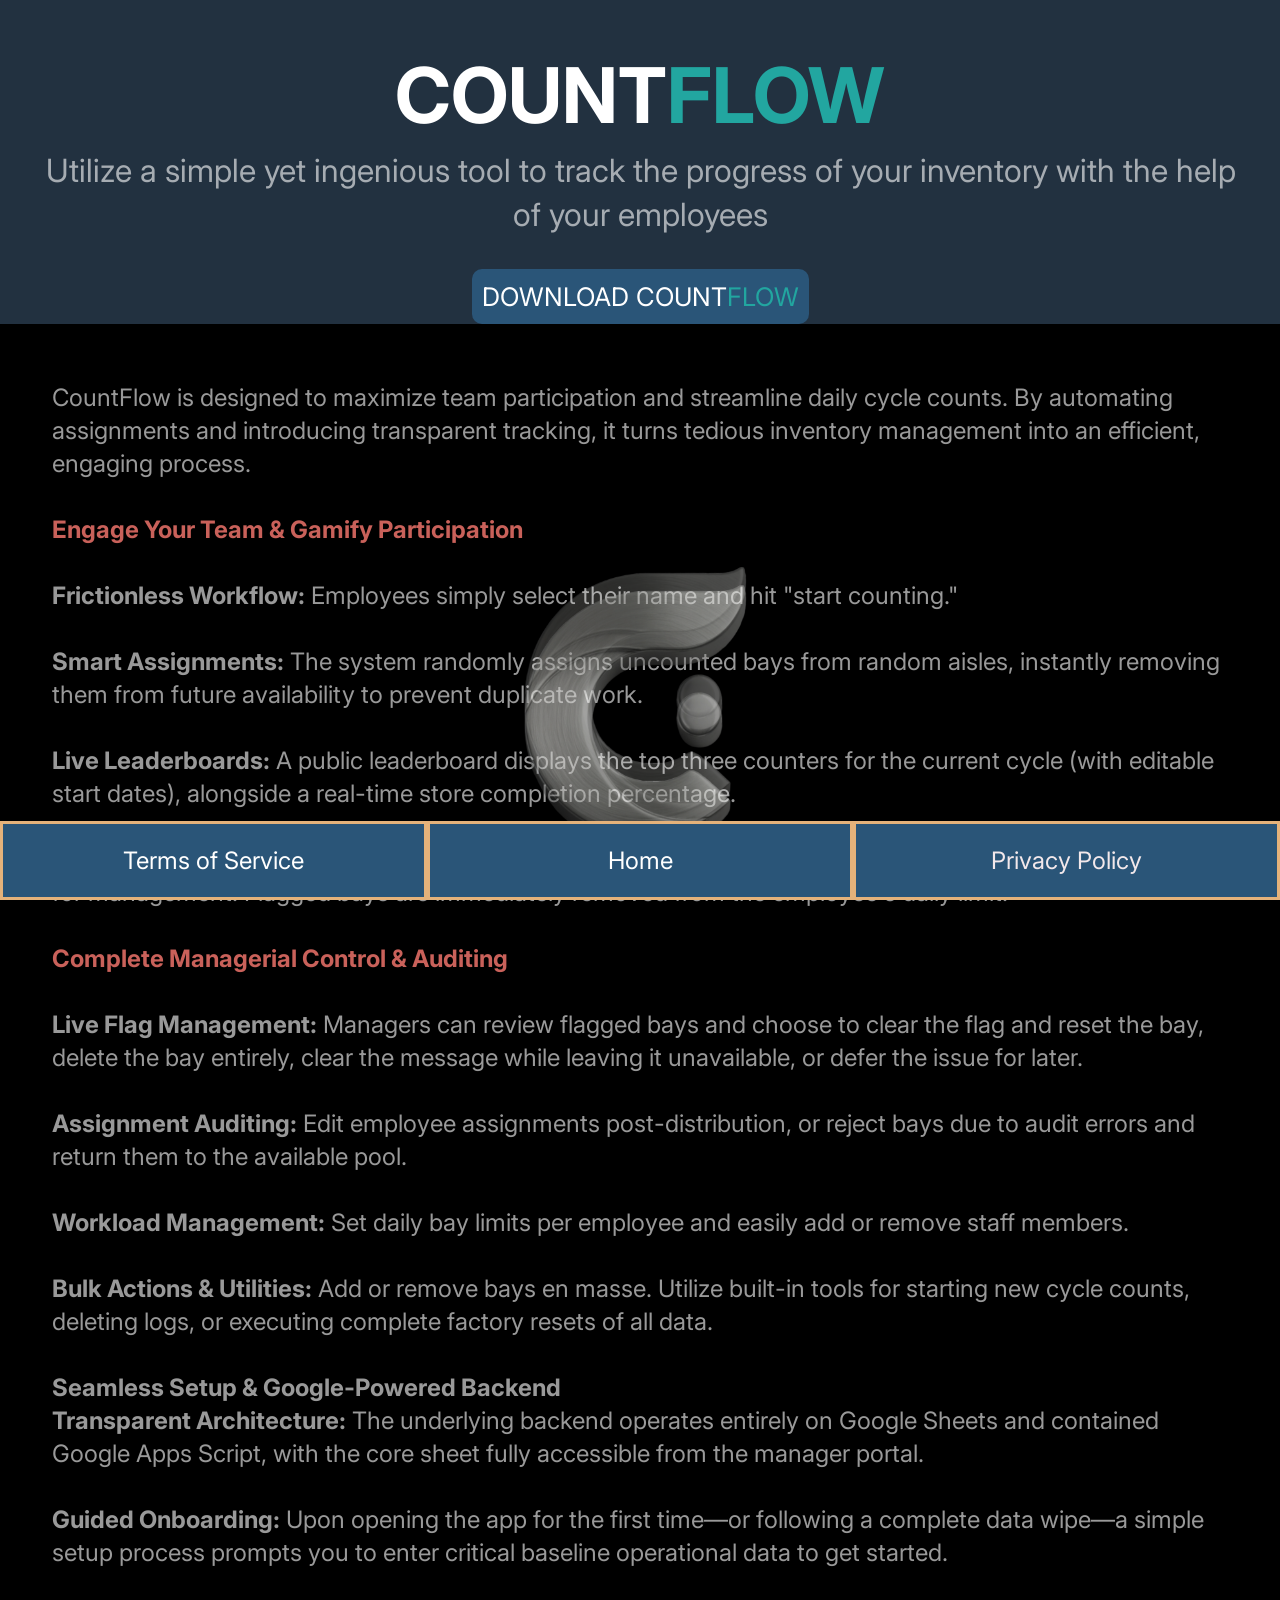
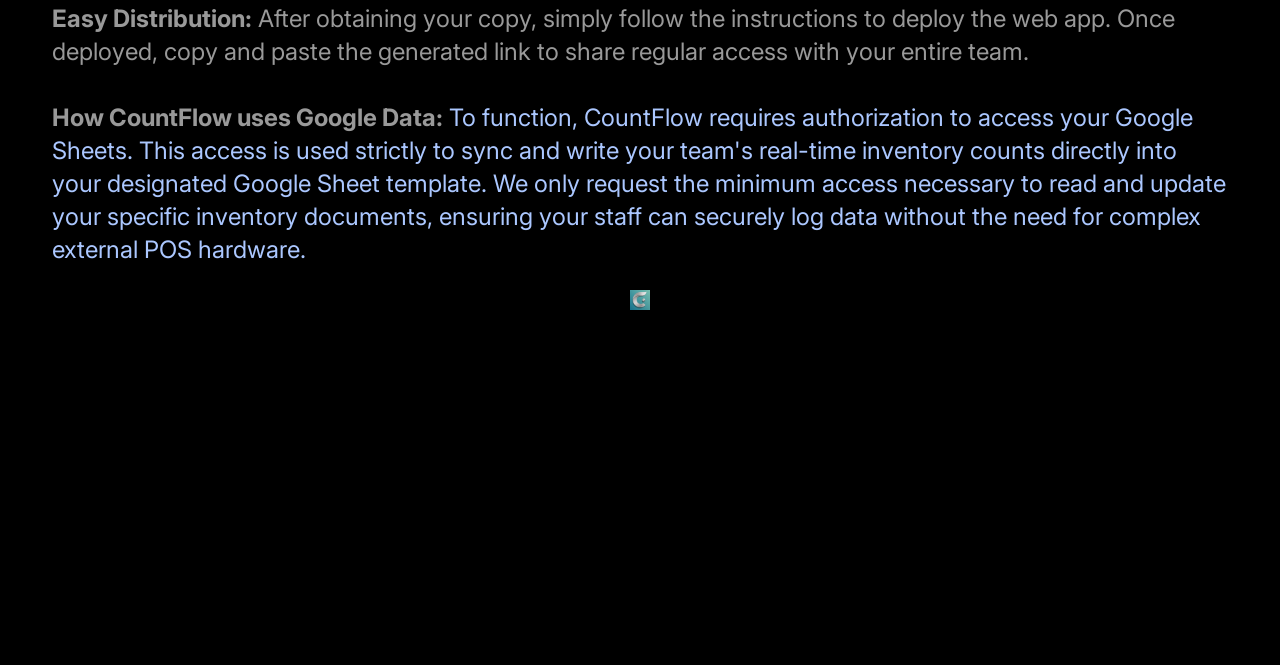
==== commit 93917d29: "updated animations" ====
--- a/copy-1/index.html
+++ b/copy-1/index.html
@@ -1,4 +1,4 @@
-<!DOCTYPE html><html lang="en" data-ws-project="5d672a60-8f89-48f3-bef6-e9e2d0ba86ee" data-ws-version="1522" data-ws-last-published="2026-08-07T21:24:31.173Z"><head><link rel="stylesheet" type="text/css" href="/assets/static/app_generated_index-6937cd5a.wXxKqbyS.css"><meta charSet="UTF-8"/><meta name="viewport" content="width=device-width,initial-scale=1"/><link rel="icon" href="/assets/1785475853497_-0AQm1ubM2TU1GLz2oxNb.png"/><link rel="preload" href="/assets/Inter-VariableFont_opsz_wght_5pWJ31-T_iPEwHdXmYt6P.ttf" as="font" crossorigin="anonymous"/><link rel="manifest" href="/manifest.json"/><link rel="icon" type="image/png" sizes="192x192" href="https://p-5d672a60-8f89-48f3-bef6-e9e2d0ba86ee.apps.webstudio.is/cgi/image/icon-192.png_VJ63qLIj__D3CVLiKxcO4.png?format=raw"/><link rel="icon" type="image/png" sizes="512x512" href="https://p-5d672a60-8f89-48f3-bef6-e9e2d0ba86ee.apps.webstudio.is/cgi/image/icon-512.png_h0rJJuxB0zTOePPpW3JOp.png?format=raw"/><link rel="apple-touch-icon" href="https://p-5d672a60-8f89-48f3-bef6-e9e2d0ba86ee.apps.webstudio.is/cgi/image/apple-touch-icon.png_UUC1Fjp0uTHZXzWdrjru_.png?format=raw"/><meta property="og:url" content="https://url/copy-1"/><meta property="og:title" content="Count Your Store With Help"/><meta property="og:type" content="website"/><meta property="og:site_name" content="CountFlow"/><meta name="robots" content="noindex, nofollow"/><meta name="description" content="Elevate your team and inventory effortlessly with countflow, where overwhelming needs meet user-friendly assignment and managerment tools."/><meta property="og:description" content="Elevate your team and inventory effortlessly with countflow, where overwhelming needs meet user-friendly assignment and managerment tools."/><meta property="og:image" content="/assets/1785475853497_-0AQm1ubM2TU1GLz2oxNb.png"/><meta property="twitter:card" content="summary_large_image"/><title>Count Your Store With Help</title><script type="application/ld+json">{
+<!DOCTYPE html><html lang="en" data-ws-project="5d672a60-8f89-48f3-bef6-e9e2d0ba86ee" data-ws-version="1787" data-ws-last-published="2026-08-08T18:20:39.353Z"><head><link rel="stylesheet" type="text/css" href="/assets/static/app_generated_index-6937cd5a.WttdC2zc.css"><meta charSet="UTF-8"/><meta name="viewport" content="width=device-width,initial-scale=1"/><link rel="icon" href="/assets/1785475853497_-0AQm1ubM2TU1GLz2oxNb.png"/><link rel="preload" href="/assets/Inter-VariableFont_opsz_wght_5pWJ31-T_iPEwHdXmYt6P.ttf" as="font" crossorigin="anonymous"/><link rel="manifest" href="/manifest.json"/><link rel="icon" type="image/png" sizes="192x192" href="https://p-5d672a60-8f89-48f3-bef6-e9e2d0ba86ee.apps.webstudio.is/cgi/image/icon-192.png_VJ63qLIj__D3CVLiKxcO4.png?format=raw"/><link rel="icon" type="image/png" sizes="512x512" href="https://p-5d672a60-8f89-48f3-bef6-e9e2d0ba86ee.apps.webstudio.is/cgi/image/icon-512.png_h0rJJuxB0zTOePPpW3JOp.png?format=raw"/><link rel="apple-touch-icon" href="https://p-5d672a60-8f89-48f3-bef6-e9e2d0ba86ee.apps.webstudio.is/cgi/image/apple-touch-icon.png_UUC1Fjp0uTHZXzWdrjru_.png?format=raw"/><meta property="og:url" content="https://url/copy-1"/><meta property="og:title" content="Count Your Store With Help"/><meta property="og:type" content="website"/><meta property="og:site_name" content="CountFlow"/><meta name="robots" content="noindex, nofollow"/><meta name="description" content="Elevate your team and inventory effortlessly with countflow, where overwhelming needs meet user-friendly assignment and managerment tools."/><meta property="og:description" content="Elevate your team and inventory effortlessly with countflow, where overwhelming needs meet user-friendly assignment and managerment tools."/><meta property="og:image" content="/assets/1785475853497_-0AQm1ubM2TU1GLz2oxNb.png"/><meta property="twitter:card" content="summary_large_image"/><title>Count Your Store With Help</title><script type="application/ld+json">{
   "@context": "https://schema.org",
   "@type": "WebSite",
   "name": "CountFlow"
@@ -23,12 +23,29 @@
         animation-duration: 1ms;
       }
     }
-    </style><noscript><style>[data-ws-animate-id="_Rm_"] > :not(:is([data-ws-animate-id], [data-ws-no-initial-animation])), [data-ws-animate-id="_Rm_"] > [data-ws-animate-id] > :not(:is([data-ws-animate-id], [data-ws-no-initial-animation])), [data-ws-animate-id="_Rm_"] > [data-ws-animate-id] > [data-ws-animate-id] > :not(:is([data-ws-animate-id], [data-ws-no-initial-animation])), [data-ws-animate-id="_Rm_"] > [data-ws-animate-id] > [data-ws-animate-id] > [data-ws-animate-id] > :not(:is([data-ws-animate-id], [data-ws-no-initial-animation])), [data-ws-animate-id="_Rm_"] > [data-ws-animate-id] > [data-ws-animate-id] > [data-ws-animate-id] > [data-ws-animate-id] > :not(:is([data-ws-animate-id], [data-ws-no-initial-animation])) { animation: none; }</style></noscript><div data-ws-animate-id="_Rm_" style="display:contents"><div class="w-element c653p2c c1ll9scn ccz6azl c1cvcmzo c1dfajq9 cnrb9gd c1yvtbvz"><div class="w-element cry9bxc c1lfjoq7 ct02u4h c1qyy4dh ceu66s9 c12ae6v5 cnkxooo cblpe2z crx2j5q"><h1 class="w-element cpuutlo c1krrbdz c1tme1mb co8gpyk c1yu601v c1xkavjo">COUNT<span class="w-element c1xav0q">FLOW</span></h1></div><div class="w-element cyllz0u"><p class="w-element c1h8j93l c1qom380 co8gpyk clqk72p c6ph2ub c1dfajq9 c1wxxfvv c1oo3gam">Utilize a simple yet ingenious tool to track the progress of your inventory with the help of your employees</p></div><div class="w-element cry9bxc c1qyy4dh ct02u4h c1hlynyd"><a href="https://docs.google.com/spreadsheets/d/1K8tJkBP1QB2iLmN9M-AG_zc5sUXFjGqNvtH6yi6tLrI/template/preview#gid=1000" target="_blank" class="w-element co2dlcz coj9630 c1wc28z7 c155auzf cmw0roc c1b1clqm c1oj4qw c183qt6d c1twgu0n c5r7m82 c135vpv5 c32myit c6aqank cu7dxy1 c1jbj29i c1qadm4i cacwiv1 c182nv5j c1eanikw">DOWNLOAD COUNT<span class="w-element c1xav0q">FLOW</span></a></div></div></div></div></div><div class="w-element cavd3zn cm4r943 cl4bapb c1cn3fw9 c1dfajq9 cckmzip c6ph2ub"><img alt="" src="/assets/wYR85-remove-bg-io_a29XoINtn2RuCWra576zn.png" class="w-image cjqo3r0 c1u3iqu9 c1405ror c1357293 cddrxfv c9jnjeu c1cvcmzo c1dj4rt4 c1n6cdq4 c3xzas1 c11exdyn c1o7df7i c7v2pt7 c1fo9lv5 cpms08m creozns" sizes="(min-width: 1280px) 50vw, 100vw" srcSet="/assets/wYR85-remove-bg-io_a29XoINtn2RuCWra576zn.png 384w, /assets/wYR85-remove-bg-io_a29XoINtn2RuCWra576zn.png 640w, /assets/wYR85-remove-bg-io_a29XoINtn2RuCWra576zn.png 750w, /assets/wYR85-remove-bg-io_a29XoINtn2RuCWra576zn.png 828w, /assets/wYR85-remove-bg-io_a29XoINtn2RuCWra576zn.png 1080w, /assets/wYR85-remove-bg-io_a29XoINtn2RuCWra576zn.png 1200w, /assets/wYR85-remove-bg-io_a29XoINtn2RuCWra576zn.png 1920w, /assets/wYR85-remove-bg-io_a29XoINtn2RuCWra576zn.png 2048w, /assets/wYR85-remove-bg-io_a29XoINtn2RuCWra576zn.png 3840w" decoding="async" loading="lazy"/><p class="w-element c1fsvple ch51qie c125plrs c11exdyn ck3af4j c1wxxfvv"><span class="w-element"><span class="w-element"><br/>CountFlow is designed to maximize team participation and streamline daily cycle counts. By automating assignments and introducing transparent tracking, it turns tedious inventory management into an efficient, engaging process.<br/><br/><span class="w-element c1e6e8f6"><span class="w-element"><b class="w-element c6tghhx ciajael cgi8teu c1bbrjni c1dntxvd">Engage Your Team &amp; Gamify Participation</b></span></span><br/><br/><b class="w-element">Frictionless Workflow:</b> Employees simply select their name and hit &quot;start counting.&quot;<br/><br/><b class="w-element">Smart Assignments:</b> The system randomly assigns uncounted bays from random aisles, instantly removing them from future availability to prevent duplicate work.<br/><br/><b class="w-element">Live Leaderboards:</b></span><span class="w-element"> A public leaderboard displays the top three counters for the current cycle (with editable start dates), alongside a real-time store completion percentage.<br/><br/><b class="w-element">Actionable Counting:</b> Staff can either complete their assigned bay to boost their leaderboard score or flag it for management. Flagged bays are immediately removed from the employee&#x27;s daily limit.<br/><br/><b class="w-element c1dntxvd">Complete Managerial Control &amp; Auditing</b><br/><br/><b class="w-element">Live Flag Management:</b> Managers can review flagged bays and choose to clear the flag and reset the bay, delete the bay entirely, clear the message while leaving it unavailable, or defer the issue for later.<br/><br/><b class="w-element">Assignment Auditing:</b> Edit employee assignments post-distribution, or reject bays due to audit errors and return them to the available pool.<br/><br/><b class="w-element">Workload Management:</b> Set daily bay limits per employee and easily add or remove staff members.<br/><br/><b class="w-element">Bulk Actions &amp; Utilities:</b> Add or remove bays en masse. Utilize built-in tools for starting new cycle counts, deleting logs, or executing complete factory resets of all data.<br/><br/><b class="w-element">Seamless Setup &amp; Google-Powered Backend</b><br/><b class="w-element">Transparent Architecture:</b> The underlying backend operates entirely on Google Sheets and contained Google Apps Script, with the core sheet fully accessible from the manager portal.<br/><br/><b class="w-element">Guided Onboarding:</b> Upon opening the app for the first time—or following a complete data wipe—a simple setup process prompts you to enter critical baseline operational data to get started.<br/><br/><b class="w-element">Easy Distribution:</b> After obtaining your copy, simply follow the instructions to deploy the web app. Once deployed, copy and paste the generated link to share regular access with your entire team.<br/><br/><span class="w-element"><b class="w-element">How CountFlow uses Google Data:</b></span><span class="w-element ch2uanm"> To function, CountFlow requires authorization to access your Google Sheets. This access is used strictly to sync and write your team&#x27;s real-time inventory counts directly into your designated Google Sheet template. We only request the minimum access necessary to read and update your specific inventory documents, ensuring your staff can securely log data without the need for complex external POS hardware.</span></span></span></p><img alt="" src="/assets/CountFlow_Logo_120x120_MmacXjF3qzFcMIl-ZIBAc.png" class="w-image cry9bxc c1qyy4dh ct02u4h c1lxiyww c9jnjeu c1357293 c1y6imu0" sizes="(min-width: 1280px) 50vw, 100vw" srcSet="/assets/CountFlow_Logo_120x120_MmacXjF3qzFcMIl-ZIBAc.png 384w, /assets/CountFlow_Logo_120x120_MmacXjF3qzFcMIl-ZIBAc.png 640w, /assets/CountFlow_Logo_120x120_MmacXjF3qzFcMIl-ZIBAc.png 750w, /assets/CountFlow_Logo_120x120_MmacXjF3qzFcMIl-ZIBAc.png 828w, /assets/CountFlow_Logo_120x120_MmacXjF3qzFcMIl-ZIBAc.png 1080w, /assets/CountFlow_Logo_120x120_MmacXjF3qzFcMIl-ZIBAc.png 1200w, /assets/CountFlow_Logo_120x120_MmacXjF3qzFcMIl-ZIBAc.png 1920w, /assets/CountFlow_Logo_120x120_MmacXjF3qzFcMIl-ZIBAc.png 2048w, /assets/CountFlow_Logo_120x120_MmacXjF3qzFcMIl-ZIBAc.png 3840w" decoding="async" loading="lazy"/></div><div style="display:contents"><div style="display:contents"><div class="w-element c7klx50 c1ur2mcm c1qrxaqp c2zcut6 c13xp6bn cdustl c1v6xmls cs1aog0 c7lwdv2 c1fpvx8m c1obclj7 copqmak c1lxiyww c1qyy4dh ct02u4h c1fo9lv5 cl8xzcs c1cn3fw9 ceu66s9 c12ae6v5 c133tqca c653p2c ccz6azl cm4r943 c3xzas1 c1dj4rt4 c1n6cdq4 cl4bapb c1ll9scn cqlaijg c14zrzu7 ch7qzpx cstj0zg crx2j5q c11im8l6 c1di91x c9ubnvy ctkkqsf"><a class="w-element cu9bzh8 c1sulkph cu7dxy1 c1jbj29i c1qadm4i cacwiv1 c182nv5j c1fsvple cmw0roc c1gut7ra cvyaqlm c1wn9gbn ckhl5v6 c44weh2 c1y6imu0 c3qzgd0 c1cegu17 c135vpv5 c1b1clqm czr2pxy cry9bxc ct02u4h c4eikiy c17i0z2l c1bu4q31 c1b8mmo0 c1kz4bsi cy8j7mm c1hwbdwo c10mz0pn" href="/terms-of-service">Terms of Service</a><a class="w-element cu9bzh8 c1sulkph cu7dxy1 c1jbj29i c1qadm4i cacwiv1 c182nv5j c1fsvple cmw0roc c1gut7ra cvyaqlm c1wn9gbn ckhl5v6 c44weh2 c1y6imu0 c3qzgd0 c1cegu17 c135vpv5 c1b1clqm czr2pxy cry9bxc ct02u4h c4eikiy c17i0z2l c1bu4q31 c1b8mmo0 c1kz4bsi cy8j7mm c1hwbdwo c10mz0pn" href="/">Home</a><a class="w-element c1sulkph cu7dxy1 c1jbj29i c1qadm4i cacwiv1 c182nv5j c1fsvple c1gut7ra cvyaqlm c1wn9gbn ckhl5v6 c1y6imu0 c1cegu17 c3qzgd0 c44weh2 c135vpv5 cmw0roc c1lr17kr czr2pxy cry9bxc ct02u4h c1fhiulb c4eikiy c17i0z2l c1bu4q31 c1b8mmo0 c1kz4bsi cy8j7mm c1hwbdwo c10mz0pn" href="/privacy-policy">Privacy Policy</a></div></div></div>
+    </style><noscript><style>[data-ws-animate-id="_Rm_"] > :not(:is([data-ws-animate-id], [data-ws-no-initial-animation])), [data-ws-animate-id="_Rm_"] > [data-ws-animate-id] > :not(:is([data-ws-animate-id], [data-ws-no-initial-animation])), [data-ws-animate-id="_Rm_"] > [data-ws-animate-id] > [data-ws-animate-id] > :not(:is([data-ws-animate-id], [data-ws-no-initial-animation])), [data-ws-animate-id="_Rm_"] > [data-ws-animate-id] > [data-ws-animate-id] > [data-ws-animate-id] > :not(:is([data-ws-animate-id], [data-ws-no-initial-animation])), [data-ws-animate-id="_Rm_"] > [data-ws-animate-id] > [data-ws-animate-id] > [data-ws-animate-id] > [data-ws-animate-id] > :not(:is([data-ws-animate-id], [data-ws-no-initial-animation])) { animation: none; }</style></noscript><div data-ws-animate-id="_Rm_" style="display:contents"><div class="w-element c653p2c c1ll9scn ccz6azl c1cvcmzo c1dfajq9 c1fhiulb cnrb9gd cykc25 c1oo3gam cpl5pjo"><div class="w-element cry9bxc c1lfjoq7 ct02u4h c1qyy4dh ceu66s9 c12ae6v5 cnkxooo cblpe2z crx2j5q"><style>
+    
+
+    @keyframes ws-scroll-animation-_Rqm_ {
+      from {
+        rotate:unset;
+transform:rotateY(0deg);
+      }
+    }
+
+    @media (prefers-reduced-motion: no-preference) {
+      [data-ws-animate-id="_Rqm_"] > :not(:is([data-ws-animate-id], [data-ws-no-initial-animation])), [data-ws-animate-id="_Rqm_"] > [data-ws-animate-id] > :not(:is([data-ws-animate-id], [data-ws-no-initial-animation])), [data-ws-animate-id="_Rqm_"] > [data-ws-animate-id] > [data-ws-animate-id] > :not(:is([data-ws-animate-id], [data-ws-no-initial-animation])), [data-ws-animate-id="_Rqm_"] > [data-ws-animate-id] > [data-ws-animate-id] > [data-ws-animate-id] > :not(:is([data-ws-animate-id], [data-ws-no-initial-animation])), [data-ws-animate-id="_Rqm_"] > [data-ws-animate-id] > [data-ws-animate-id] > [data-ws-animate-id] > [data-ws-animate-id] > :not(:is([data-ws-animate-id], [data-ws-no-initial-animation])) {
+        animation-name: ws-scroll-animation-_Rqm_;
+        animation-fill-mode: backwards;
+        animation-play-state: paused;
+        animation-duration: 1ms;
+      }
+    }
+    </style><noscript><style>[data-ws-animate-id="_Rqm_"] > :not(:is([data-ws-animate-id], [data-ws-no-initial-animation])), [data-ws-animate-id="_Rqm_"] > [data-ws-animate-id] > :not(:is([data-ws-animate-id], [data-ws-no-initial-animation])), [data-ws-animate-id="_Rqm_"] > [data-ws-animate-id] > [data-ws-animate-id] > :not(:is([data-ws-animate-id], [data-ws-no-initial-animation])), [data-ws-animate-id="_Rqm_"] > [data-ws-animate-id] > [data-ws-animate-id] > [data-ws-animate-id] > :not(:is([data-ws-animate-id], [data-ws-no-initial-animation])), [data-ws-animate-id="_Rqm_"] > [data-ws-animate-id] > [data-ws-animate-id] > [data-ws-animate-id] > [data-ws-animate-id] > :not(:is([data-ws-animate-id], [data-ws-no-initial-animation])) { animation: none; }</style></noscript><div data-ws-animate-id="_Rqm_" style="display:contents"><h1 class="w-element cpuutlo c1krrbdz c1tme1mb co8gpyk c1yu601v c1xkavjo">COUNT<span class="w-element c1xav0q">FLOW</span></h1><img alt="" src="/assets/wYR85-remove-bg-io_a29XoINtn2RuCWra576zn.png" class="w-image cjqo3r0 c1u3iqu9 c1405ror c1357293 cddrxfv c9jnjeu c1cvcmzo c1dj4rt4 c1n6cdq4 c3xzas1 c11exdyn c524qw0 c1m4hp6u cpms08m creozns c1p8u15u" sizes="(min-width: 1280px) 50vw, 100vw" srcSet="/assets/wYR85-remove-bg-io_a29XoINtn2RuCWra576zn.png 384w, /assets/wYR85-remove-bg-io_a29XoINtn2RuCWra576zn.png 640w, /assets/wYR85-remove-bg-io_a29XoINtn2RuCWra576zn.png 750w, /assets/wYR85-remove-bg-io_a29XoINtn2RuCWra576zn.png 828w, /assets/wYR85-remove-bg-io_a29XoINtn2RuCWra576zn.png 1080w, /assets/wYR85-remove-bg-io_a29XoINtn2RuCWra576zn.png 1200w, /assets/wYR85-remove-bg-io_a29XoINtn2RuCWra576zn.png 1920w, /assets/wYR85-remove-bg-io_a29XoINtn2RuCWra576zn.png 2048w, /assets/wYR85-remove-bg-io_a29XoINtn2RuCWra576zn.png 3840w" decoding="async" loading="lazy"/></div></div><div class="w-element cyllz0u"><p class="w-element c1h8j93l c1qom380 co8gpyk clqk72p c6ph2ub c1dfajq9 c1wxxfvv c1oo3gam">Utilize a simple yet ingenious tool to track the progress of your inventory with the help of your employees</p></div><div class="w-element cry9bxc c1qyy4dh ct02u4h c1hlynyd"><a href="https://docs.google.com/spreadsheets/d/1K8tJkBP1QB2iLmN9M-AG_zc5sUXFjGqNvtH6yi6tLrI/template/preview#gid=1000" target="_blank" class="w-element co2dlcz coj9630 c1wc28z7 c155auzf cmw0roc c1b1clqm c1oj4qw c183qt6d c1twgu0n c5r7m82 c135vpv5 c32myit c6aqank cu7dxy1 c1jbj29i c1qadm4i cacwiv1 c182nv5j c1eanikw">DOWNLOAD COUNT<span class="w-element c1xav0q">FLOW</span></a></div></div></div></div></div><div class="w-element cavd3zn cm4r943 cl4bapb c1cn3fw9 c1dfajq9 cckmzip c6ph2ub"><img alt="" src="/assets/wYR85-remove-bg-io_a29XoINtn2RuCWra576zn.png" class="w-image cjqo3r0 c1u3iqu9 c1405ror c1357293 cddrxfv c9jnjeu c1cvcmzo c1dj4rt4 c1n6cdq4 c3xzas1 c11exdyn c1o7df7i c7v2pt7 c1fo9lv5 cpms08m creozns" sizes="(min-width: 1280px) 50vw, 100vw" srcSet="/assets/wYR85-remove-bg-io_a29XoINtn2RuCWra576zn.png 384w, /assets/wYR85-remove-bg-io_a29XoINtn2RuCWra576zn.png 640w, /assets/wYR85-remove-bg-io_a29XoINtn2RuCWra576zn.png 750w, /assets/wYR85-remove-bg-io_a29XoINtn2RuCWra576zn.png 828w, /assets/wYR85-remove-bg-io_a29XoINtn2RuCWra576zn.png 1080w, /assets/wYR85-remove-bg-io_a29XoINtn2RuCWra576zn.png 1200w, /assets/wYR85-remove-bg-io_a29XoINtn2RuCWra576zn.png 1920w, /assets/wYR85-remove-bg-io_a29XoINtn2RuCWra576zn.png 2048w, /assets/wYR85-remove-bg-io_a29XoINtn2RuCWra576zn.png 3840w" decoding="async" loading="lazy"/><p class="w-element c1fsvple ch51qie c125plrs c11exdyn ck3af4j c1wxxfvv"><span class="w-element"><span class="w-element"><br/>CountFlow is designed to maximize team participation and streamline daily cycle counts. By automating assignments and introducing transparent tracking, it turns tedious inventory management into an efficient, engaging process.<br/><br/><span class="w-element c1e6e8f6"><span class="w-element"><b class="w-element c6tghhx ciajael cgi8teu c1bbrjni c1dntxvd">Engage Your Team &amp; Gamify Participation</b></span></span><br/><br/><b class="w-element">Frictionless Workflow:</b> Employees simply select their name and hit &quot;start counting.&quot;<br/><br/><b class="w-element">Smart Assignments:</b> The system randomly assigns uncounted bays from random aisles, instantly removing them from future availability to prevent duplicate work.<br/><br/><b class="w-element">Live Leaderboards:</b></span><span class="w-element"> A public leaderboard displays the top three counters for the current cycle (with editable start dates), alongside a real-time store completion percentage.<br/><br/><b class="w-element">Actionable Counting:</b> Staff can either complete their assigned bay to boost their leaderboard score or flag it for management. Flagged bays are immediately removed from the employee&#x27;s daily limit.<br/><br/><b class="w-element c1dntxvd">Complete Managerial Control &amp; Auditing</b><br/><br/><b class="w-element">Live Flag Management:</b> Managers can review flagged bays and choose to clear the flag and reset the bay, delete the bay entirely, clear the message while leaving it unavailable, or defer the issue for later.<br/><br/><b class="w-element">Assignment Auditing:</b> Edit employee assignments post-distribution, or reject bays due to audit errors and return them to the available pool.<br/><br/><b class="w-element">Workload Management:</b> Set daily bay limits per employee and easily add or remove staff members.<br/><br/><b class="w-element">Bulk Actions &amp; Utilities:</b> Add or remove bays en masse. Utilize built-in tools for starting new cycle counts, deleting logs, or executing complete factory resets of all data.<br/><br/><b class="w-element">Seamless Setup &amp; Google-Powered Backend</b><br/><b class="w-element">Transparent Architecture:</b> The underlying backend operates entirely on Google Sheets and contained Google Apps Script, with the core sheet fully accessible from the manager portal.<br/><br/><b class="w-element">Guided Onboarding:</b> Upon opening the app for the first time—or following a complete data wipe—a simple setup process prompts you to enter critical baseline operational data to get started.<br/><br/><b class="w-element">Easy Distribution:</b> After obtaining your copy, simply follow the instructions to deploy the web app. Once deployed, copy and paste the generated link to share regular access with your entire team.<br/><br/><span class="w-element"><b class="w-element">How CountFlow uses Google Data:</b></span><span class="w-element ch2uanm"> To function, CountFlow requires authorization to access your Google Sheets. This access is used strictly to sync and write your team&#x27;s real-time inventory counts directly into your designated Google Sheet template. We only request the minimum access necessary to read and update your specific inventory documents, ensuring your staff can securely log data without the need for complex external POS hardware.</span></span></span></p><img alt="" src="/assets/CountFlow_Logo_120x120_MmacXjF3qzFcMIl-ZIBAc.png" class="w-image cry9bxc c1qyy4dh ct02u4h c1lxiyww c9jnjeu c1357293 c1y6imu0" sizes="(min-width: 1280px) 50vw, 100vw" srcSet="/assets/CountFlow_Logo_120x120_MmacXjF3qzFcMIl-ZIBAc.png 384w, /assets/CountFlow_Logo_120x120_MmacXjF3qzFcMIl-ZIBAc.png 640w, /assets/CountFlow_Logo_120x120_MmacXjF3qzFcMIl-ZIBAc.png 750w, /assets/CountFlow_Logo_120x120_MmacXjF3qzFcMIl-ZIBAc.png 828w, /assets/CountFlow_Logo_120x120_MmacXjF3qzFcMIl-ZIBAc.png 1080w, /assets/CountFlow_Logo_120x120_MmacXjF3qzFcMIl-ZIBAc.png 1200w, /assets/CountFlow_Logo_120x120_MmacXjF3qzFcMIl-ZIBAc.png 1920w, /assets/CountFlow_Logo_120x120_MmacXjF3qzFcMIl-ZIBAc.png 2048w, /assets/CountFlow_Logo_120x120_MmacXjF3qzFcMIl-ZIBAc.png 3840w" decoding="async" loading="lazy"/></div><div style="display:contents"><div style="display:contents"><div class="w-element c7klx50 c1ur2mcm c1qrxaqp c2zcut6 c13xp6bn cdustl c1v6xmls cs1aog0 c7lwdv2 c1fpvx8m c1obclj7 cry9bxc c1lxiyww c1qyy4dh ct02u4h c1fo9lv5 cl8xzcs c1cn3fw9 ceu66s9 c12ae6v5 c133tqca c653p2c ccz6azl cm4r943 c3xzas1 c1dj4rt4 c1n6cdq4 cl4bapb c1ll9scn cqlaijg c14zrzu7 ch7qzpx cstj0zg crx2j5q c11im8l6 c1di91x c9ubnvy ctkkqsf c427cxb cnfsbl9 c1rsgvx8 ct2q7n0 ctd9wkq c15yfztv"><a class="w-element cu9bzh8 c1sulkph cu7dxy1 c1jbj29i c1qadm4i cacwiv1 c182nv5j c1fsvple cmw0roc c1gut7ra cvyaqlm c1wn9gbn ckhl5v6 c44weh2 c1y6imu0 c3qzgd0 c1cegu17 c135vpv5 c1b1clqm czr2pxy cry9bxc ct02u4h c4eikiy c17i0z2l c1bu4q31 c1b8mmo0 c1kz4bsi cy8j7mm c1hwbdwo c10mz0pn c15nd2we c1o2668o ckl5a2s c11woae6 cxh5suz c1w6nwri cohhi8y ckklmd0 cchfbl5" href="/terms-of-service">Terms of Service</a><a class="w-element cu9bzh8 c1sulkph cu7dxy1 c1jbj29i c1qadm4i cacwiv1 c182nv5j c1fsvple cmw0roc c1gut7ra cvyaqlm c1wn9gbn ckhl5v6 c44weh2 c1y6imu0 c3qzgd0 c1cegu17 c135vpv5 c1b1clqm czr2pxy cry9bxc ct02u4h c4eikiy c17i0z2l c1bu4q31 c1b8mmo0 c1kz4bsi cy8j7mm c1hwbdwo c10mz0pn c15nd2we c1o2668o ckl5a2s c11woae6 cxh5suz c1w6nwri cohhi8y ckklmd0 cchfbl5" href="/">Home</a><a class="w-element c1sulkph cu7dxy1 c1jbj29i c1qadm4i cacwiv1 c182nv5j c1fsvple c1gut7ra cvyaqlm c1wn9gbn ckhl5v6 c1y6imu0 c1cegu17 c3qzgd0 c44weh2 c135vpv5 cmw0roc c1lr17kr czr2pxy cry9bxc ct02u4h c1fhiulb c4eikiy c17i0z2l c1bu4q31 c1b8mmo0 c1kz4bsi cy8j7mm c1hwbdwo c10mz0pn c15nd2we c1o2668o ckl5a2s c11woae6 cxh5suz c1w6nwri cohhi8y ckklmd0 cchfbl5" href="/privacy-policy">Privacy Policy</a></div></div></div>
       <script id="vike_pageContext" type="application/json">{"_urlRewrite":null,"pageId":"/pages/copy-1","routeParams":{},"data":{"url":"https://url/copy-1","system":{"params":{},"search":{},"origin":"https://url","pathname":"/copy-1"},"resources":{},"pageMeta":{"title":"Count Your Store With Help","description":"Elevate your team and inventory effortlessly with countflow, where overwhelming needs meet user-friendly assignment and managerment tools.","excludePageFromSearch":true,"language":"","socialImageAssetName":"1785475853497_-0AQm1ubM2TU1GLz2oxNb.png","socialImageUrl":"!undefined","status":"!undefined","redirect":"","content":"","custom":[]}}}</script>
       <script id="vike_globalContext" type="application/json">{}</script>
-      <script src="/assets/entries/entry-server-routing.BHpNyaBE.js" type="module" async></script>
-      <link rel="modulepreload" href="/assets/entries/pages_copy-1.D-JfMEkL.js" as="script" type="text/javascript">
-      <link rel="modulepreload" href="/assets/chunks/chunk-D0ttrLUr.js" as="script" type="text/javascript">
+      <script src="/assets/entries/entry-server-routing.12e8zFwK.js" type="module" async></script>
+      <link rel="modulepreload" href="/assets/entries/pages_copy-1.D7Xzgn0G.js" as="script" type="text/javascript">
+      <link rel="modulepreload" href="/assets/chunks/chunk-xPaKrgBt.js" as="script" type="text/javascript">
       <link rel="modulepreload" href="/assets/chunks/chunk-ckwbz45p.js" as="script" type="text/javascript">
-      <link rel="modulepreload" href="/assets/chunks/chunk-DfP7IZ3A.js" as="script" type="text/javascript">
     </body></html>
--- a/assets/static/app_generated_index-6937cd5a.WttdC2zc.css
+++ b/assets/static/app_generated_index-6937cd5a.WttdC2zc.css
@@ -0,0 +1 @@
+@font-face{font-family:Inter;font-style:normal;font-weight:100 900;font-display:swap;src:url(/assets/Inter-VariableFont_opsz_wght_5pWJ31-T_iPEwHdXmYt6P.ttf) format("truetype")}@layer presets{:root{display:grid;min-height:100%;grid-template-rows:auto;grid-template-columns:1fr;font-family:Arial,Roboto,sans-serif;font-size:16px;line-height:1.2;white-space:pre-wrap;white-space-collapse:preserve}a.w-element{box-sizing:border-box}b.w-element{font-weight:700;box-sizing:border-box}body.w-element{box-sizing:border-box;-webkit-font-smoothing:antialiased;-moz-osx-font-smoothing:grayscale;margin:0}div.w-element,h1.w-element,p.w-element,span.w-element{box-sizing:border-box}body.w-body{box-sizing:border-box;-webkit-font-smoothing:antialiased;-moz-osx-font-smoothing:grayscale;margin:0}div.w-box{box-sizing:border-box}header.w-box{box-sizing:border-box}main.w-box{box-sizing:border-box}nav.w-box{box-sizing:border-box}section.w-box{box-sizing:border-box}img.w-image{box-sizing:border-box;max-width:100%;display:block;height:auto}div.w-html-embed{display:contents;white-space:normal;white-space-collapse:collapse}div.w-navigation-menu,div.w-menu-list,div.w-menu-item{box-sizing:border-box}button.w-button{font-family:inherit;font-size:100%;line-height:1.15;box-sizing:border-box;border-top-style:solid;border-right-style:solid;border-bottom-style:solid;border-left-style:solid;text-transform:none;margin:0}div.w-text{box-sizing:border-box;min-height:1em}div.w-menu-content,div.w-menu-viewport,div.w-dialog-overlay,div.w-dialog-content{box-sizing:border-box}a.w-link{box-sizing:border-box;display:inline-block}button.w-close-button{background-color:transparent;background-image:none;font-family:inherit;font-size:100%;line-height:1.15;box-sizing:border-box;text-transform:none;border:0px solid rgb(226 232 240 / 1);margin:0;padding:0}ol.w-list{box-sizing:border-box;margin-top:0;margin-bottom:10px;padding-left:40px}li.w-list-item,p.w-paragraph{box-sizing:border-box}}@media all{:root{--font-lineheight-00: .95;--font-lineheight-0: 1.1;--font-lineheight-1: 1.25;--font-lineheight-2: 1.375;--font-lineheight-3: 1.5;--font-lineheight-4: 1.75;--font-lineheight-5: 2;--font-letterspacing-0: -2px;--font-letterspacing-1: .025em;--font-letterspacing-2: .05em;--font-letterspacing-3: .075em;--font-letterspacing-4: .15em;--font-letterspacing-5: .5em;--font-letterspacing-6: .75em;--font-letterspacing-7: 1em;--font-size-00: .5rem;--font-size-0: .75rem;--font-size-1: 1rem;--font-size-2: 1.1rem;--font-size-3: 1.25rem;--font-size-4: 1.5rem;--font-size-5: 2rem;--font-size-6: 2.5rem;--font-size-7: 3rem;--font-size-8: 3.5rem;--font-size-fluid-0: clamp(.85rem,2vw,1.125rem);--font-size-fluid-1: clamp(1.25rem,4vw,1.5rem);--font-size-fluid-2: clamp(1.5rem,6vw,2.5rem);--font-size-fluid-3: clamp(2rem,9vw,5rem);--size-000: -.5rem;--size-00: -.25rem;--size-1: .25rem;--size-2: .5rem;--size-3: 1rem;--size-4: 1.25rem;--size-5: 1.5rem;--size-6: 1.75rem;--size-7: 2rem;--size-8: 3rem;--size-9: 4rem;--size-10: 5rem;--size-11: 7.5rem;--size-12: 10rem;--size-13: 15rem;--size-14: 20rem;--size-15: 30rem;--size-px-000: -8px;--size-px-00: -4px;--size-px-1: 4px;--size-px-2: 8px;--size-px-3: 16px;--size-px-4: 20px;--size-px-5: 24px;--size-px-6: 28px;--size-px-7: 32px;--size-px-8: 48px;--size-px-9: 64px;--size-px-10: 80px;--size-px-11: 120px;--size-px-12: 160px;--size-px-13: 240px;--size-px-14: 320px;--size-px-15: 480px;--size-fluid-1: clamp(.5rem,1vw,1rem);--size-fluid-2: clamp(1rem,2vw,1.5rem);--size-fluid-3: clamp(1.5rem,3vw,2rem);--size-fluid-4: clamp(2rem,4vw,3rem);--size-fluid-5: clamp(4rem,5vw,5rem);--size-fluid-6: clamp(5rem,7vw,7.5rem);--size-fluid-7: clamp(7.5rem,10vw,10rem);--size-fluid-8: clamp(10rem,20vw,15rem);--size-fluid-9: clamp(15rem,30vw,20rem);--size-fluid-10: clamp(20rem,40vw,30rem);--size-content-1: 20ch;--size-content-2: 45ch;--size-content-3: 60ch;--size-header-1: 20ch;--size-header-2: 25ch;--size-header-3: 35ch;--size-xxs: 240px;--size-xs: 360px;--size-sm: 480px;--size-md: 768px;--size-lg: 1100px;--size-xl: 1440px;--size-xxl: 1920px;--size-relative-000: -.5ch;--size-relative-00: -.25ch;--size-relative-1: .25ch;--size-relative-2: .5ch;--size-relative-3: 1ch;--size-relative-4: 1.25ch;--size-relative-5: 1.5ch;--size-relative-6: 1.75ch;--size-relative-7: 2ch;--size-relative-8: 3ch;--size-relative-9: 4ch;--size-relative-10: 5ch;--size-relative-11: 7.5ch;--size-relative-12: 10ch;--size-relative-13: 15ch;--size-relative-14: 20ch;--size-relative-15: 30ch;--ease-1: cubic-bezier(.25,0,.5,1);--ease-2: cubic-bezier(.25,0,.4,1);--ease-3: cubic-bezier(.25,0,.3,1);--ease-4: cubic-bezier(.25,0,.2,1);--ease-5: cubic-bezier(.25,0,.1,1);--ease-in-1: cubic-bezier(.25,0,1,1);--ease-in-2: cubic-bezier(.5,0,1,1);--ease-in-3: cubic-bezier(.7,0,1,1);--ease-in-4: cubic-bezier(.9,0,1,1);--ease-in-5: cubic-bezier(1,0,1,1);--ease-out-1: cubic-bezier(0,0,.75,1);--ease-out-2: cubic-bezier(0,0,.5,1);--ease-out-3: cubic-bezier(0,0,.3,1);--ease-out-4: cubic-bezier(0,0,.1,1);--ease-out-5: cubic-bezier(0,0,0,1);--ease-in-out-1: cubic-bezier(.1,0,.9,1);--ease-in-out-2: cubic-bezier(.3,0,.7,1);--ease-in-out-3: cubic-bezier(.5,0,.5,1);--ease-in-out-4: cubic-bezier(.7,0,.3,1);--ease-in-out-5: cubic-bezier(.9,0,.1,1);--ease-elastic-out-1: cubic-bezier(.5,.75,.75,1.25);--ease-elastic-out-2: cubic-bezier(.5,1,.75,1.25);--ease-elastic-out-3: cubic-bezier(.5,1.25,.75,1.25);--ease-elastic-out-4: cubic-bezier(.5,1.5,.75,1.25);--ease-elastic-out-5: cubic-bezier(.5,1.75,.75,1.25);--ease-elastic-in-1: cubic-bezier(.5,-.25,.75,1);--ease-elastic-in-2: cubic-bezier(.5,-.5,.75,1);--ease-elastic-in-3: cubic-bezier(.5,-.75,.75,1);--ease-elastic-in-4: cubic-bezier(.5,-1,.75,1);--ease-elastic-in-5: cubic-bezier(.5,-1.25,.75,1);--ease-elastic-in-out-1: cubic-bezier(.5,-.1,.1,1.5);--ease-elastic-in-out-2: cubic-bezier(.5,-.3,.1,1.5);--ease-elastic-in-out-3: cubic-bezier(.5,-.5,.1,1.5);--ease-elastic-in-out-4: cubic-bezier(.5,-.7,.1,1.5);--ease-elastic-in-out-5: cubic-bezier(.5,-.9,.1,1.5);--ease-step-1: steps(2);--ease-step-2: steps(3);--ease-step-3: steps(4);--ease-step-4: steps(7);--ease-step-5: steps(10);--ease-elastic-1: var(--ease-elastic-out-1);--ease-elastic-2: var(--ease-elastic-out-2);--ease-elastic-3: var(--ease-elastic-out-3);--ease-elastic-4: var(--ease-elastic-out-4);--ease-elastic-5: var(--ease-elastic-out-5);--ease-squish-1: var(--ease-elastic-in-out-1);--ease-squish-2: var(--ease-elastic-in-out-2);--ease-squish-3: var(--ease-elastic-in-out-3);--ease-squish-4: var(--ease-elastic-in-out-4);--ease-squish-5: var(--ease-elastic-in-out-5);--ease-spring-1: linear(0,.006,.025 2.8%,.101 6.1%,.539 18.9%,.721 25.3%,.849 31.5%,.937 38.1%,.968 41.8%,.991 45.7%,1.006 50.1%,1.015 55%,1.017 63.9%,1.001);--ease-spring-2: linear(0,.007,.029 2.2%,.118 4.7%,.625 14.4%,.826 19%,.902,.962,1.008 26.1%,1.041 28.7%,1.064 32.1%,1.07 36%,1.061 40.5%,1.015 53.4%,.999 61.6%,.995 71.2%,1);--ease-spring-3: linear(0,.009,.035 2.1%,.141 4.4%,.723 12.9%,.938 16.7%,1.017,1.077,1.121,1.149 24.3%,1.159,1.163,1.161,1.154 29.9%,1.129 32.8%,1.051 39.6%,1.017 43.1%,.991,.977 51%,.974 53.8%,.975 57.1%,.997 69.8%,1.003 76.9%,1);--ease-spring-4: linear(0,.009,.037 1.7%,.153 3.6%,.776 10.3%,1.001,1.142 16%,1.185,1.209 19%,1.215 19.9% 20.8%,1.199,1.165 25%,1.056 30.3%,1.008 33%,.973,.955 39.2%,.953 41.1%,.957 43.3%,.998 53.3%,1.009 59.1% 63.7%,.998 78.9%,1);--ease-spring-5: linear(0,.01,.04 1.6%,.161 3.3%,.816 9.4%,1.046,1.189 14.4%,1.231,1.254 17%,1.259,1.257 18.6%,1.236,1.194 22.3%,1.057 27%,.999 29.4%,.955 32.1%,.942,.935 34.9%,.933,.939 38.4%,1 47.3%,1.011,1.017 52.6%,1.016 56.4%,1 65.2%,.996 70.2%,1.001 87.2%,1);--ease-bounce-1: linear(0,.004,.016,.035,.063,.098,.141,.191,.25,.316,.391 36.8%,.563,.766,1 58.8%,.946,.908 69.1%,.895,.885,.879,.878,.879,.885,.895,.908 89.7%,.946,1);--ease-bounce-2: linear(0,.004,.016,.035,.063,.098,.141 15.1%,.25,.391,.562,.765,1,.892 45.2%,.849,.815,.788,.769,.757,.753,.757,.769,.788,.815,.85,.892 75.2%,1 80.2%,.973,.954,.943,.939,.943,.954,.973,1);--ease-bounce-3: linear(0,.004,.016,.035,.062,.098,.141 11.4%,.25,.39,.562,.764,1 30.3%,.847 34.8%,.787,.737,.699,.672,.655,.65,.656,.672,.699,.738,.787,.847 61.7%,1 66.2%,.946,.908,.885 74.2%,.879,.878,.879,.885 79.5%,.908,.946,1 87.4%,.981,.968,.96,.957,.96,.968,.981,1);--ease-bounce-4: linear(0,.004,.016 3%,.062,.141,.25,.391,.562 18.2%,1 24.3%,.81,.676 32.3%,.629,.595,.575,.568,.575,.595,.629,.676 48.2%,.811,1 56.2%,.918,.86,.825,.814,.825,.86,.918,1 77.2%,.94 80.6%,.925,.92,.925,.94 87.5%,1 90.9%,.974,.965,.974,1);--ease-bounce-5: linear(0,.004,.016 2.5%,.063,.141,.25 10.1%,.562,1 20.2%,.783,.627,.534 30.9%,.511,.503,.511,.534 38%,.627,.782,1 48.7%,.892,.815,.769 56.3%,.757,.753,.757,.769 61.3%,.815,.892,1 68.8%,.908 72.4%,.885,.878,.885,.908 79.4%,1 83%,.954 85.5%,.943,.939,.943,.954 90.5%,1 93%,.977,.97,.977,1);--layer-1: 1;--layer-2: 2;--layer-3: 3;--layer-4: 4;--layer-5: 5;--layer-important: 2147483647;--shadow-color: 220 3% 15%;--shadow-strength: 1%;--inner-shadow-highlight: inset 0-.5px 0 0#fff,inset 0 .5px 0 0 rgba(0,0,0,.067);--shadow-1: 0 1px 2px -1px hsl(var(--shadow-color)/calc(var(--shadow-strength) + 9%));--shadow-2: 0 3px 5px -2px hsl(var(--shadow-color)/calc(var(--shadow-strength) + 3%)),0 7px 14px -5px hsl(var(--shadow-color)/calc(var(--shadow-strength) + 5%));--shadow-3: 0 -1px 3px 0 hsl(var(--shadow-color)/calc(var(--shadow-strength) + 2%)),0 1px 2px -5px hsl(var(--shadow-color)/calc(var(--shadow-strength) + 2%)),0 2px 5px -5px hsl(var(--shadow-color)/calc(var(--shadow-strength) + 4%)),0 4px 12px -5px hsl(var(--shadow-color)/calc(var(--shadow-strength) + 5%)),0 12px 15px -5px hsl(var(--shadow-color)/calc(var(--shadow-strength) + 7%));--shadow-4: 0 -2px 5px 0 hsl(var(--shadow-color)/calc(var(--shadow-strength) + 2%)),0 1px 1px -2px hsl(var(--shadow-color)/calc(var(--shadow-strength) + 3%)),0 2px 2px -2px hsl(var(--shadow-color)/calc(var(--shadow-strength) + 3%)),0 5px 5px -2px hsl(var(--shadow-color)/calc(var(--shadow-strength) + 4%)),0 9px 9px -2px hsl(var(--shadow-color)/calc(var(--shadow-strength) + 5%)),0 16px 16px -2px hsl(var(--shadow-color)/calc(var(--shadow-strength) + 6%));--shadow-5: 0 -1px 2px 0 hsl(var(--shadow-color)/calc(var(--shadow-strength) + 2%)),0 2px 1px -2px hsl(var(--shadow-color)/calc(var(--shadow-strength) + 3%)),0 5px 5px -2px hsl(var(--shadow-color)/calc(var(--shadow-strength) + 3%)),0 10px 10px -2px hsl(var(--shadow-color)/calc(var(--shadow-strength) + 4%)),0 20px 20px -2px hsl(var(--shadow-color)/calc(var(--shadow-strength) + 5%)),0 40px 40px -2px hsl(var(--shadow-color)/calc(var(--shadow-strength) + 7%));--shadow-6: 0 -1px 2px 0 hsl(var(--shadow-color)/calc(var(--shadow-strength) + 2%)),0 3px 2px -2px hsl(var(--shadow-color)/calc(var(--shadow-strength) + 3%)),0 7px 5px -2px hsl(var(--shadow-color)/calc(var(--shadow-strength) + 3%)),0 12px 10px -2px hsl(var(--shadow-color)/calc(var(--shadow-strength) + 4%)),0 22px 18px -2px hsl(var(--shadow-color)/calc(var(--shadow-strength) + 5%)),0 41px 33px -2px hsl(var(--shadow-color)/calc(var(--shadow-strength) + 6%)),0 100px 80px -2px hsl(var(--shadow-color)/calc(var(--shadow-strength) + 7%));--inner-shadow-0: inset 0 0 0 1px hsl(var(--shadow-color)/calc(var(--shadow-strength) + 9%));--inner-shadow-1: inset 0 1px 2px 0 hsl(var(--shadow-color)/calc(var(--shadow-strength) + 9%)),var(--inner-shadow-highlight);--inner-shadow-2: inset 0 1px 4px 0 hsl(var(--shadow-color)/calc(var(--shadow-strength) + 9%)),var(--inner-shadow-highlight);--inner-shadow-3: inset 0 2px 8px 0 hsl(var(--shadow-color)/calc(var(--shadow-strength) + 9%)),var(--inner-shadow-highlight);--inner-shadow-4: inset 0 2px 14px 0 hsl(var(--shadow-color)/calc(var(--shadow-strength) + 9%)),var(--inner-shadow-highlight);--ratio-square: 1;--ratio-landscape: 4/3;--ratio-portrait: 3/4;--ratio-widescreen: 16/9;--ratio-ultrawide: 18/5;--ratio-golden: 1.618/1;--gray-0: rgb(255 255 255 / 1);--gray-1: unset;--gray-2: unset;--gray-3: rgb(217 217 217 / 1);--gray-4: unset;--gray-5: unset;--gray-6: unset;--gray-7: unset;--gray-8: unset;--gray-9: rgb(40 39 41 / 1);--gray-10: unset;--gray-11: unset;--gray-12: rgb(0 0 0 / 1);--stone-0: unset;--stone-1: unset;--stone-2: unset;--stone-3: unset;--stone-4: unset;--stone-5: unset;--stone-6: unset;--stone-7: unset;--stone-8: unset;--stone-9: unset;--stone-10: unset;--stone-11: unset;--stone-12: unset;--red-0: unset;--red-1: unset;--red-2: unset;--red-3: unset;--red-4: unset;--red-5: unset;--red-6: unset;--red-7: unset;--red-8: unset;--red-9: unset;--red-10: unset;--red-11: unset;--red-12: unset;--pink-0: unset;--pink-1: unset;--pink-2: unset;--pink-3: unset;--pink-4: unset;--pink-5: unset;--pink-6: unset;--pink-7: unset;--pink-8: unset;--pink-9: unset;--pink-10: unset;--pink-11: unset;--pink-12: unset;--purple-0: rgb(249 245 255 / 1);--purple-1: unset;--purple-2: unset;--purple-3: unset;--purple-4: unset;--purple-5: rgb(152 85 255 / 1);--purple-6: rgb(140 69 255 / 1);--purple-7: unset;--purple-8: rgb(101 59 148 / 1);--purple-9: unset;--purple-10: unset;--purple-11: rgb(42 25 60 / 1);--purple-12: rgb(2 1 3 / 1);--violet-0: unset;--violet-1: unset;--violet-2: unset;--violet-3: unset;--violet-4: unset;--violet-5: unset;--violet-6: unset;--violet-7: unset;--violet-8: unset;--violet-9: unset;--violet-10: unset;--violet-11: unset;--violet-12: unset;--indigo-0: unset;--indigo-1: unset;--indigo-2: unset;--indigo-3: unset;--indigo-4: unset;--indigo-5: unset;--indigo-6: unset;--indigo-7: unset;--indigo-8: unset;--indigo-9: unset;--indigo-10: unset;--indigo-11: unset;--indigo-12: unset;--blue-0: unset;--blue-1: unset;--blue-2: unset;--blue-3: unset;--blue-4: unset;--blue-5: unset;--blue-6: unset;--blue-7: unset;--blue-8: unset;--blue-9: unset;--blue-10: unset;--blue-11: unset;--blue-12: unset;--cyan-0: unset;--cyan-1: unset;--cyan-2: unset;--cyan-3: unset;--cyan-4: unset;--cyan-5: unset;--cyan-6: unset;--cyan-7: unset;--cyan-8: unset;--cyan-9: unset;--cyan-10: unset;--cyan-11: unset;--cyan-12: unset;--teal-0: unset;--teal-1: unset;--teal-2: unset;--teal-3: unset;--teal-4: unset;--teal-5: unset;--teal-6: unset;--teal-7: unset;--teal-8: unset;--teal-9: unset;--teal-10: unset;--teal-11: unset;--teal-12: unset;--green-0: unset;--green-1: unset;--green-2: unset;--green-3: unset;--green-4: unset;--green-5: unset;--green-6: unset;--green-7: unset;--green-8: unset;--green-9: unset;--green-10: unset;--green-11: unset;--green-12: unset;--lime-0: unset;--lime-1: unset;--lime-2: unset;--lime-3: unset;--lime-4: unset;--lime-5: unset;--lime-6: unset;--lime-7: unset;--lime-8: unset;--lime-9: unset;--lime-10: unset;--lime-11: unset;--lime-12: unset;--yellow-0: unset;--yellow-1: unset;--yellow-2: unset;--yellow-3: unset;--yellow-4: unset;--yellow-5: unset;--yellow-6: unset;--yellow-7: unset;--yellow-8: unset;--yellow-9: unset;--yellow-10: unset;--yellow-11: unset;--yellow-12: unset;--orange-0: unset;--orange-1: unset;--orange-2: unset;--orange-3: unset;--orange-4: unset;--orange-5: unset;--orange-6: unset;--orange-7: unset;--orange-8: unset;--orange-9: unset;--orange-10: unset;--orange-11: unset;--orange-12: unset;--choco-0: unset;--choco-1: unset;--choco-2: unset;--choco-3: unset;--choco-4: unset;--choco-5: unset;--choco-6: unset;--choco-7: unset;--choco-8: unset;--choco-9: unset;--choco-10: unset;--choco-11: unset;--choco-12: unset;--brown-0: unset;--brown-1: unset;--brown-2: unset;--brown-3: unset;--brown-4: unset;--brown-5: unset;--brown-6: unset;--brown-7: unset;--brown-8: unset;--brown-9: unset;--brown-10: unset;--brown-11: unset;--brown-12: unset;--sand-0: unset;--sand-1: unset;--sand-2: unset;--sand-3: unset;--sand-4: unset;--sand-5: unset;--sand-6: unset;--sand-7: unset;--sand-8: unset;--sand-9: unset;--sand-10: unset;--sand-11: unset;--sand-12: unset;--camo-0: unset;--camo-1: unset;--camo-2: unset;--camo-3: unset;--camo-4: unset;--camo-5: unset;--camo-6: unset;--camo-7: unset;--camo-8: unset;--camo-9: unset;--camo-10: unset;--camo-11: unset;--camo-12: unset;--jungle-0: unset;--jungle-1: unset;--jungle-2: unset;--jungle-3: unset;--jungle-4: unset;--jungle-5: unset;--jungle-6: unset;--jungle-7: unset;--jungle-8: unset;--jungle-9: unset;--jungle-10: unset;--jungle-11: unset;--jungle-12: unset;--gradient-1: linear-gradient(270deg,#0D0718 0%,rgba(15,8,27,0));--gradient-2: linear-gradient(180deg,#FFFFFF 54.17%,#B372CF 100%);--gradient-3: linear-gradient(180deg,rgba(0,0,0,0));--gradient-4: linear-gradient(180deg,transparent 0%,#371866 100%);--gradient-5: linear-gradient(179.77deg,rgba(3,1,6,0));--gradient-6: linear-gradient(107.08deg,#190D2E .54%,#020103 99.46%);--gradient-7: radial-gradient(circle,#56299D 0%,#020103 100%);--gradient-8: linear-gradient(180deg,#010002 0%,#361764 100%);--gradient-9: linear-gradient(180deg,#000000 29%,rgba(0,0,0,0));--gradient-10: linear-gradient(180.17deg,rgba(2,1,3,0));--gradient-11: linear-gradient(180deg,#000000 0%,#371866 100%);--gradient-12: unset;--gradient-13: unset;--gradient-14: unset;--gradient-15: unset;--gradient-16: unset;--gradient-17: unset;--gradient-18: unset;--gradient-19: unset;--gradient-20: unset;--gradient-21: unset;--gradient-22: unset;--gradient-23: unset;--gradient-24: unset;--gradient-25: unset;--gradient-26: unset;--gradient-27: unset;--gradient-28: unset;--gradient-29: unset;--gradient-30: unset;--noise-1: url("data:image/svg+xml;charset=utf-8,%3Csvg viewBox='0 0 200 200' xmlns='http://www.w3.org/2000/svg'%3E%3Cfilter id='a'%3E%3CfeTurbulence type='fractalNoise' baseFrequency='.005' numOctaves='2' stitchTiles='stitch'/%3E%3C/filter%3E%3Crect width='100%25' height='100%25' filter='url(%23a)'/%3E%3C/svg%3E");--noise-2: url("data:image/svg+xml;charset=utf-8,%3Csvg viewBox='0 0 300 300' xmlns='http://www.w3.org/2000/svg'%3E%3Cfilter id='a'%3E%3CfeTurbulence type='fractalNoise' baseFrequency='.05' stitchTiles='stitch'/%3E%3C/filter%3E%3Crect width='100%25' height='100%25' filter='url(%23a)'/%3E%3C/svg%3E");--noise-3: url("data:image/svg+xml;charset=utf-8,%3Csvg viewBox='0 0 1024 1024' xmlns='http://www.w3.org/2000/svg'%3E%3Cfilter id='a'%3E%3CfeTurbulence type='fractalNoise' baseFrequency='.25' stitchTiles='stitch'/%3E%3C/filter%3E%3Crect width='100%25' height='100%25' filter='url(%23a)'/%3E%3C/svg%3E");--noise-4: url("data:image/svg+xml;charset=utf-8,%3Csvg viewBox='0 0 2056 2056' xmlns='http://www.w3.org/2000/svg'%3E%3Cfilter id='a'%3E%3CfeTurbulence type='fractalNoise' baseFrequency='.5' stitchTiles='stitch'/%3E%3C/filter%3E%3Crect width='100%25' height='100%25' filter='url(%23a)'/%3E%3C/svg%3E");--noise-5: url("data:image/svg+xml;charset=utf-8,%3Csvg viewBox='0 0 2056 2056' xmlns='http://www.w3.org/2000/svg'%3E%3Cfilter id='a'%3E%3CfeTurbulence type='fractalNoise' baseFrequency='.75' stitchTiles='stitch'/%3E%3C/filter%3E%3Crect width='100%25' height='100%25' filter='url(%23a)'/%3E%3C/svg%3E");--noise-filter-1: contrast(300%) brightness(100%);--noise-filter-2: contrast(200%) brightness(150%);--noise-filter-3: contrast(200%) brightness(250%);--noise-filter-4: contrast(200%) brightness(500%);--noise-filter-5: contrast(200%) brightness(1000%);--border-size-1: 1px;--border-size-2: 2px;--border-size-3: 5px;--border-size-4: 10px;--border-size-5: 25px;--radius-1: 2px;--radius-2: 5px;--radius-3: 1rem;--radius-4: 2rem;--radius-5: 4rem;--radius-6: 8rem;--radius-round: 100000px;--radius-conditional-1: clamp(0px, calc(100vw - 100%) * 1e5,var(--radius-1));--radius-conditional-2: clamp(0px, calc(100vw - 100%) * 1e5,var(--radius-2));--radius-conditional-3: clamp(0px, calc(100vw - 100%) * 1e5,var(--radius-3));--radius-conditional-4: clamp(0px, calc(100vw - 100%) * 1e5,var(--radius-4));--radius-conditional-5: clamp(0px, calc(100vw - 100%) * 1e5,var(--radius-5));--radius-conditional-6: clamp(0px, calc(100vw - 100%) * 1e5,var(--radius-6));background-color:var(--background-primary, rgb(13 15 18 / 1));color:var(--foreground-muted, rgb(255 255 255 / .6));--focus-color: var(--foreground-accent, rgb(34 139 230 / 1));--focus-width: 1px;--focus-offset: 0;--duration-default: .2s;--easing-default: var(--ease-out-3);--gap-xs: var(--size-2);--gap-s: var(--size-fluid-2);--gap-m: var(--size-fluid-5);--gap-l: var(--size-fluid-7);--foreground-primary: var(--gray-0);--foreground-secondary: var(--gray-12);--foreground-accent: var(--purple-5);--foreground-muted: rgb(255 255 255 / .6);--foreground-border: rgb(255 255 255 / .15);--background-primary: var(--gray-12);--background-secondary: var(--gray-0);--background-accent: var(--purple-5);font-family:Inter,sans-serif;--spacing-default: var(--size-fluid-3);font-size:16px;line-height:var(--font-lineheight-2, 1.375);--background-tertiary: var(--gray-9);--background-card: var(--background-primary, rgb(0 0 0 / 1));--0-f1720: ;--bg: #0f1720;--card: #16212b;--border: #223140;--color-primary: #2a5578;--color-teal: #22a6a0;--color-amber: #e5b27a;--color-red: #c9615a;--color-green: #6fa96a;--text: #f2ece3;--: }.c13b531o{padding-top:var(--size-2)}.c1my01bv{padding-bottom:var(--size-2)}.c1a8d7ts{padding-left:var(--size-4)}.c122t6uk{padding-right:var(--size-4)}.c1qom380{text-align:center}.c1dgwt71{background-color:var(--green-3)}.c10tv7lx{margin-top:var(--size-2)}.ceijzmy{margin-bottom:var(--size-2)}.cr8yqfm{border-top-left-radius:var(--radius-2)}.c1ufwdzl{border-top-right-radius:var(--radius-2)}.c5blvcv{border-bottom-left-radius:var(--radius-2)}.cml0h3f{border-bottom-right-radius:var(--radius-2)}.cry9bxc{display:flex}.c1qyy4dh{align-items:center}.ct02u4h{justify-content:center}.c1md20bl{column-gap:var(--gap-xs, .5rem)}.c1e892th{row-gap:var(--gap-xs, .5rem)}.c1357293{margin-right:auto}.c9jnjeu{margin-left:auto}.c1ea2p93{--demo-icon-opacity: 0 }.cvbguh1{--demo-icon-translate: 5px }.cxzbt5w{cursor:default}.c1cqu2xh{max-width:max-content}.c16o4em1{color:var(--green-12)}.c6wd8dp{border:var(--border-size-1) solid var(--green-7)}.cmkn8do:hover{--demo-icon-translate: 0px }.cohcyhg:hover{--demo-icon-opacity: 1 }.csru8nn{display:inline-flex}.cqmknsi{opacity:var(--demo-icon-opacity)}.c1187s2w{translate:0 var(--demo-icon-translate)}.cc50ri5{transition-property:translate,opacity}.cab2htk{transition-duration:.2s,.2s}.c1401ycp{transition-timing-function:cubic-bezier(.45,0,.55,1),ease}.cwc6hbl{transition-delay:0ms,0ms}.c11r52nx{transition-behavior:normal,normal}.cd3iwfe{transition-duration:var(--duration-default, .2s),var(--duration-default, .2s)}.c1yhcvvf{transition-timing-function:var(--easing-default, cubic-bezier(0,0,.3,1)),var(--easing-default, cubic-bezier(0,0,.3,1))}.c1e9wxra{transition-property:color}.c1ovbu2i{transition-duration:.2s}.c1hskipr{transition-timing-function:ease}.c18nx7en{transition-delay:0ms}.c13zjl4p{transition-behavior:normal}.cs65yuw:hover{color:var(--green-10)}.czr2pxy{width:100%}.c155uc7w{max-width:var(--size-lg, 1024px)}.c1lxiyww{flex-direction:row}.c1z0l37u{column-gap:var(--gap-s, clamp(1rem,2vw,1.5rem))}.c1ml0hr7{row-gap:var(--gap-s, clamp(1rem,2vw,1.5rem))}.c1fd0kk1{padding-right:var(--spacing-default, clamp(1.5rem,3vw,2rem))}.c11gzs80{padding-left:var(--spacing-default, clamp(1.5rem,3vw,2rem))}.c1sche0c{padding-top:var(--size-2, .5rem)}.c1l2989r{padding-bottom:var(--size-2, .5rem)}.cjqo3r0{position:fixed}.c1cvcmzo{top:0}.c3xzas1{left:0}.c1n6cdq4{right:0}.c1a5jpyh{z-index:var(--layer-3)}.c18j5d8w{background-color:#000000d4}.c1fysxfs{-webkit-backdrop-filter:blur(5px);backdrop-filter:blur(5px)}.cvblku1{padding-left:var(--size-8)}.c1xuq60h{padding-right:var(--size-8)}.c1p217py{border-top-left-radius:var(--radius-5)}.c193ydh7{border-top-right-radius:var(--radius-5)}.crglsme{border-bottom-left-radius:var(--radius-5)}.c14ip164{border-bottom-right-radius:var(--radius-5)}.c1bkqfhr{height:100%}.c13ldpkq{border:var(--border-size-1) solid var(--foreground-border)}.c1fhkm63{flex-grow:1}.cqeb86t{flex-shrink:1}.c1admj5d{flex-basis:0%}.c34dwh1{list-style-type:none}.cdq89vd{column-gap:var(--size-fluid-3)}.c1tcoltv{row-gap:var(--size-fluid-3)}.c3qzgd0{padding-right:0}.c1y6imu0{padding-left:0}.c1n13r54{margin:0}.c12j9tyh{color:var(--foreground-muted, rgb(255 255 255 / .6))}.c1c9nyn{transition-duration:var(--duration-default, .2s)}.co9inq6{transition-timing-function:var(--easing-default, cubic-bezier(0,0,.3,1))}.ch11gwv{--navigation-menu-trigger-icon-transform: 0deg }.c1e7helk{background-color:transparent}.c1l0vha7{border-top-style:none}.csyy8v5{border-right-style:none}.c1bc2i7x{border-left-style:none}.c17r8x7j{border-bottom-style:none}.c135vpv5{text-decoration-line:none}.cl60rel:focus-visible{outline-offset:var(--focus-offset, 0)}.czukzo6:focus-visible{outline:var(--focus-width, 1px) solid var(--focus-color, rgb(51 154 240 / 1))}.c1170qfo:hover{color:var(--foreground-primary, rgb(255 255 255 / 1))}.c12mjb61[data-state=open]{--navigation-menu-trigger-icon-transform: 180deg }.c7ewoh2{rotate:var(--navigation-menu-trigger-icon-transform)}.c5m8ase{flex-grow:0}.clv8gve{flex-shrink:0}.ch2prsz{width:1em}.cg4iiql{height:1em}.c7cjz93{transition-property:rotate}.cdwd3jx{position:absolute}.copqmak{display:grid}.c1117wcl{row-gap:var(--gap-xs)}.c10zkoym{column-gap:var(--gap-s)}.c1f64byh{grid-template-columns:1fr 1fr}.c1hne9jt{width:min-content}.c82q2z{padding:var(--size-3)}.c1lzcxwg{top:100%}.cdtylqg{overflow-x:hidden}.chmjof8{overflow-y:hidden}.cavd3zn{position:relative}.cpkqq5o{margin-top:var(--size-1, .25rem)}.cfugi66{height:var(--radix-navigation-menu-viewport-height)}.cv2gy63{border-top-left-radius:var(--radius-3, 1rem)}.cxn73lu{border-top-right-radius:var(--radius-3, 1rem)}.c5dy17i{border-bottom-left-radius:var(--radius-3, 1rem)}.c1hsfuam{border-bottom-right-radius:var(--radius-3, 1rem)}.cbvt2h6{box-shadow:var(--shadow-3)}.c1fce3gj{background-color:var(--background-primary, rgb(0 0 0 / 1))}.cm26ajs{transition-property:width,height}.ceu30e1{width:var(--radix-navigation-menu-viewport-width)}.cd8sgzj{border:var(--border-size-1, 1px) solid var(--foreground-border, rgb(73 80 87 / 1))}.c1umvwl9{color:var(--foreground-primary, rgb(255 255 255 / 1))}.ccfzz03{border-top-left-radius:var(--radius-2, 5px)}.cub2gss{border-top-right-radius:var(--radius-2, 5px)}.cgcvr98{border-bottom-left-radius:var(--radius-2, 5px)}.c1xjllne{border-bottom-right-radius:var(--radius-2, 5px)}.cwvpjlf{display:none}.cnf3mc6{background-color:#8c45ff66}.cbm6zv4{-webkit-backdrop-filter:blur(14px);backdrop-filter:blur(14px)}.ce8zlua{box-shadow:#ffffff40 0 0 6px 3px inset}.c1mcu1jn{align-self:stretch}.c1d7r856{transition-property:background-color,color}.c1xty5yn{width:var(--size-7, 2rem)}.c1g1x4wk{height:var(--size-7)}.cy8zwmn{border:var(--border-size-1) solid var(--foreground-border, rgb(40 39 41 / 1))}.c9x99qz{padding:var(--size-1, .25rem)}.c1muywj1:hover{background-color:var(--background-accent, rgb(152 85 255 / 1))}.c1lfjoq7{flex-direction:column}.ceu66s9{column-gap:0px}.ct8c5y2{row-gap:var(--gap-s)}.cignq8x{grid-template-columns:1fr 5fr 1fr}.c76ugon{border-top-left-radius:var(--border-size-4, 10px)}.c1va7jp0{border-top-right-radius:var(--border-size-4, 10px)}.c18xibj9{border-bottom-left-radius:var(--border-size-4, 10px)}.ccn5ruk{border-bottom-right-radius:var(--border-size-4, 10px)}.c5ehae6{border:var(--border-size-1, 1px) solid var(--foreground-border, rgb(255 255 255 / .15))}.cax3zcx{padding:var(--size-2)}.c14z1eqr{padding-left:var(--size-3)}.c1ktl1y1{padding-right:var(--size-3)}.c3pidkv{min-width:auto}.c1kol985{font-size:var(--font-size-0)}.cn6056e{column-gap:var(--gap-xs)}.c1cn3fw9{margin-bottom:0}.c12sm2j2{align-self:center}.coe1sx2{max-width:44px}.ci3odkx{transition-property:color,border}.cp3rjlh{transition-duration:var(--duration-default, .2s),var(--duration-default)}.cay7lmp{transition-timing-function:var(--easing-default, cubic-bezier(0,0,.3,1)),var(--easing-default)}.c1hsxdv1{column-gap:var(--size-relative-4)}.cveinpz{row-gap:var(--size-relative-4)}.c1wt8a7g{justify-content:start}.cz5x2lt{--link-icon-color: var(--foreground-primary) }.c11b1em2{--link-icon-border: var(--foreground-border) }.cgdd4q9{--link-icon-background: transparent }.ci33z0{width:max-content}.cqej0ws{min-width:250px}.codg43x{border:var(--border-size-1) solid transparent}.cho8smv:hover{color:var(--foreground-muted, rgb(255 255 255 / .6))}.c7x5mt0:hover{-webkit-background-clip:border-box;background-clip:border-box}.c44vfqt:hover{border-top-color:var(--foreground-border)}.c1e8zdxj:hover{border-right-color:var(--foreground-border)}.c1xs0wst:hover{border-bottom-color:var(--foreground-border)}.c7s1hdt:hover{border-left-color:var(--foreground-border)}.cso8rzz:hover{background-image:var(--gradient-6)}.c10fha7n:hover{background-origin:border-box}.c1b7r3cd:hover{--link-icon-color: var(--foreground-accent) }.c1t3frhm{justify-content:end}.c1af7urd{background-color:var(--background-card, rgb(52 58 64 / 1))}.czx9unu{background-image:var(--gradient-4),url("/assets/App_Wide_2x_1_(1)_69MShZLi3pDA9oCPN794H.webp")}.cn1jd01{background-size:auto auto,cover}.c12hsjsj{background-repeat:repeat,no-repeat}.c1ru090q{background-attachment:scroll,scroll}.c1syziaj{background-origin:padding-box,padding-box}.c119suh8{-webkit-background-clip:padding-box,border-box;background-clip:padding-box,border-box}.cnqbj7z{background-blend-mode:normal,normal}.c1semaqr{transition-property:border}.c1kectvc{transition-timing-function:var(--easing-default)}.c422x95{transition-duration:var(--duration-default)}.c1h61a8n{max-width:var(--size-14)}.c15hexcm{padding:var(--spacing-default, clamp(1.5rem,3vw,2rem))}.c1axwber{background-position:0% 0%,0% 0%}.c9p707e:hover{border-top-color:var(--foreground-accent)}.c4rln6h:hover{border-right-color:var(--foreground-accent)}.c11nocyb:hover{border-bottom-color:var(--foreground-accent)}.c58h60l:hover{border-left-color:var(--foreground-accent)}.ce4uoav:focus-visible{outline-offset:var(--focus-offset)}.c141dmt7:focus-visible{outline:var(--focus-width) solid var(--focus-color)}.c160atll{font-size:var(--font-size-fluid-0)}.c11dowh9{font-weight:700}.c32myit{margin-top:0}.cwrra4i{margin-bottom:0}.c12y6bqh{color:var(--foreground-primary)}.cy1haag{font-weight:500}.c1u3r42f{width:var(--size-8)}.c1kzehto{height:var(--size-8)}.cf7kp5e{border-top-left-radius:var(--radius-1)}.c1kb883z{border-top-right-radius:var(--radius-1)}.cst7gfs{border-bottom-left-radius:var(--radius-1)}.c461xgp{border-bottom-right-radius:var(--radius-1)}.c3hwam5{background-color:var(--link-icon-background)}.c1642u22{color:var(--link-icon-color)}.c1lgfx2t{border:var(--border-size-1) solid var(--link-icon-border)}.ceaxqcs{color:var(--foreground-accent, rgb(152 85 255 / 1))}.cld4m44{display:inline}.c1fhiulb{height:auto}.cna0hdz{padding-top:var(--size-fluid-6)}.c1mzb2kd{padding-bottom:var(--size-fluid-6)}.cpuutlo{color:#fff}.c1krrbdz{font-size:6vw}.c1tme1mb{margin-bottom:0}.co8gpyk{margin-top:0}.c1xav0q{color:var(--color-teal)}.c12ae6v5{row-gap:0px}.cnkxooo{padding-top:43px}.cblpe2z{width:auto}.crx2j5q{opacity:1}.c1h8j93l{font-size:2rem}.clqk72p{padding-left:33px}.c6ph2ub{padding-right:32px}.c1dfajq9{padding-bottom:0}.c1hlynyd{font-size:2vw}.co2dlcz{border-top-color:#6366f1}.coj9630{border-right-color:#6366f1}.c1wc28z7{border-bottom-color:#6366f1}.c155auzf{border-left-color:#6366f1}.cmw0roc{background-color:var(--color-primary)}.c1b1clqm{color:#fff}.c1oj4qw{border-top-left-radius:10px}.c183qt6d{border-top-right-radius:10px}.c1twgu0n{border-bottom-left-radius:10px}.c5r7m82{border-bottom-right-radius:10px}.c6aqank{padding:10px}.c1fo9lv5{padding-top:0}.cl8xzcs{padding-bottom:0}.c133tqca{font-size:4vw}.c653p2c{position:sticky}.ccz6azl{z-index:99}.cm4r943{top:auto}.c1dj4rt4{bottom:0}.cl4bapb{margin-top:0}.c1ll9scn{background-color:var(--border)}.cqlaijg{grid-template-columns:1fr 1fr 1fr}.c14zrzu7{grid-template-rows:1fr}.ch7qzpx{grid-auto-columns:1fr}.cstj0zg{justify-items:center}.c1fsvple{font-size:1.5rem}.c1gut7ra{border-top-left-radius:0}.cvyaqlm{border-top-right-radius:0}.c1wn9gbn{border-bottom-left-radius:0}.ckhl5v6{border-bottom-right-radius:0}.c44weh2{padding-bottom:20px}.c1cegu17{padding-top:20px}.c4eikiy{border-top-color:var(--color-amber)}.c17i0z2l{border-right-color:var(--color-amber)}.c1bu4q31{border-bottom-color:var(--color-amber)}.c1b8mmo0{border-left-color:var(--color-amber)}.c1kz4bsi{border-top-style:solid}.cy8j7mm{border-right-style:solid}.c1hwbdwo{border-left-style:solid}.c10mz0pn{border-bottom-style:solid}.c1lr17kr{color:#f2e8eb}.c1pzicie{padding-top:0}.cyllz0u{font-size:3vw}.cgn90jy{flex-wrap:nowrap}.c1tq85t1{width:15%}.cckmzip{padding-left:32px}.c1u3iqu9{z-index:-1}.c1405ror{width:25%}.cddrxfv{margin-bottom:auto}.c11exdyn{color:#fff9}.c1o7df7i{opacity:35%}.c7v2pt7{margin-top:534px}.ch51qie{padding-left:20px}.c125plrs{padding-right:20px}.ck3af4j{position:static}.c1e6e8f6{color:#10b981}.c1dntxvd{color:var(--color-red)}.ch2uanm{color:#abc7ff}.c6tghhx{border-top-color:var(--color-red)}.ciajael{border-right-color:var(--color-red)}.cgi8teu{border-bottom-color:var(--color-red)}.c1bbrjni{border-left-color:var(--color-red)}.c1qs6v36{color:var(--color-amber)}.c524qw0{opacity:45%}.c1m4hp6u{margin-top:552px}}@media all and (max-width: 991px){.c1gw84sn{padding-left:0}.cjq768y{padding-right:0}.c1le23sj{border-top-style:none}.c40yjke{border-right-style:none}.c1kzn7na{border-left-style:none}.c17q2jvf{border-bottom-style:none}.c1tbut6b{border-top-left-radius:var(--radius-3)}.c1tzxl2z{border-top-right-radius:var(--radius-3)}.c16n19h8{border-bottom-left-radius:var(--radius-3)}.cwqojdn{border-bottom-right-radius:var(--radius-3)}.c7klx50{display:flex}.c1qrxaqp{align-items:center}.cjkeggx{justify-content:space-between}.c8pi8fa{border:var(--border-size-1) solid var(--foreground-border)}.cow6lkx{padding:var(--size-2)}.cgtnddv{align-self:center}.ct49a6u{border-top-left-radius:0}.c102r6kr{border-top-right-radius:0}.c4sllhu{border-bottom-left-radius:0}.clmbo8f{border-bottom-right-radius:0}.csugexd{padding:0}.c1565yj9{column-gap:var(--gap-xs)}.c1cpmdss{row-gap:var(--gap-xs)}.c13madgv{text-align:center}.c1jiwe8b{border-top-width:0em}.c7ikyl9{border-right-width:0em}.c1euzrsc{border-left-width:0em}.cobrzbr{border-bottom-width:0em}.cumxg3w{width:fit-content}.c1yu601v{font-size:8vw}.c1wxxfvv{font-size:3vw}.cu7dxy1{border-top-left-radius:16px}.c1jbj29i{border-top-right-radius:16px}.c1qadm4i{border-bottom-left-radius:16px}.cacwiv1{border-bottom-right-radius:16px}.c182nv5j{color:#fff}.c1eanikw{border:4px none #10b981}.c1ur2mcm{flex-direction:row}.c2zcut6{justify-content:center}.c13xp6bn{row-gap:131px}.cdustl{column-gap:131px}.c1v6xmls{padding-top:20px}.cs1aog0{margin-bottom:0}.c7lwdv2{background-color:transparent}.c1fpvx8m{padding-bottom:20px}.c1obclj7{font-size:1vw}.cu9bzh8{background-color:var(--color-primary)}.c1sulkph{font-size:2vw}.cnrb9gd{top:0}.cykc25{height:auto}}@media all and (max-width: 767px){.c891fy0{align-self:center}.c1k6tqmo{background-color:transparent}.c1bxqinn{-webkit-backdrop-filter:;backdrop-filter:}.ckrlbpk{box-shadow:none}.c1oxjrsz{border-top-style:none}.csud216{border-right-style:none}.c1xiy5b1{border-left-style:none}.cq7d8me{border-bottom-style:none}.c149s0mc{display:inline-flex}.c1ycnvnd{padding:0}.c1n4ph0l{overflow-x:auto}.c12ysg9e{overflow-y:auto}.c12suyxz{position:fixed}.cfk9cie{top:0}.c1o373d6{right:0}.c1eb27oh{bottom:0}.c1dnch4g{left:0}.cnbxdw5{z-index:var(--layer-5, 5)}.cx6c9kw{display:flex}.c174sw29{flex-direction:column}.c1d5jdd9{-webkit-backdrop-filter:blur(7px);backdrop-filter:blur(7px)}.ctopzly{background-color:var(--background-card)}.colc7hu{position:relative}.cmaksb1{column-gap:var(--gap-m)}.c1i9o1yp{row-gap:var(--gap-m)}.cktaign{background-image:url(/assets/Group_1_3Lze2enBpFNP3rVOtd0Yp.svg)}.chyzecn{background-size:auto auto}.ctgnupg{background-repeat:repeat}.c1i7z02k{background-attachment:scroll}.c5hqtns{background-origin:padding-box}.c4a9xim{-webkit-background-clip:border-box;background-clip:border-box}.coam49y{padding:var(--spacing-default)}.c15xw1g2{background-position:50% 50%}.cc3dq2t{display:none}.cciu1th{border-top-style:solid}.co2lzyj{border-right-style:solid}.cghs7z1{border-left-style:solid}.c18xchlu{border-bottom-style:solid}.ckqzz7r{padding:var(--size-1)}.c1nd8hlk{justify-content:space-between}.c4rd7b9{align-self:flex-end}.c3v2c40{font-size:var(--font-size-3)}.c1rstvfo{align-items:center}.c10x096o{justify-content:start}.cyicwm2{width:var(--size-px-8)}.coxb4hz{--foreground-muted: var(--foreground-primary) }.c1bulmrh{justify-content:center}.c12f3mdq{text-align:center}.c2ogfof{font-size:var(--font-size-4)}.c1l2ougi{min-height:400px}.c11im8l6{column-gap:44px}.c1di91x{row-gap:44px}.c9ubnvy{margin-bottom:0}}@media all and (max-width: 479px){.cl99im{padding-left:0}.c1b95j1f{padding-left:20px}.c13kpqk0{padding-right:20px}.ct2q7n0{padding-top:0}.c1xkavjo{padding-bottom:4px}.c1oo3gam{padding-bottom:0}.ctkkqsf{margin-bottom:0}.c427cxb{display:grid}.cnfsbl9{column-gap:0px}.c1rsgvx8{row-gap:0px}.ctd9wkq{padding-bottom:0}.c15yfztv{align-content:stretch}.c15nd2we{border-top-left-radius:0}.c1o2668o{border-top-right-radius:0}.ckl5a2s{border-bottom-left-radius:0}.c11woae6{border-bottom-right-radius:0}.cxh5suz{border-left-width:0px}.c1w6nwri{border-right-width:0px}.cohhi8y{font-size:11px}.ckklmd0{background-color:var(--border)}.cchfbl5{color:var(--color-teal)}.c11qs19r{padding-top:0}.cpl5pjo{height:auto}.cpms08m{width:75%}.creozns{margin-top:224px}.c1p8u15u{opacity:40%}}
